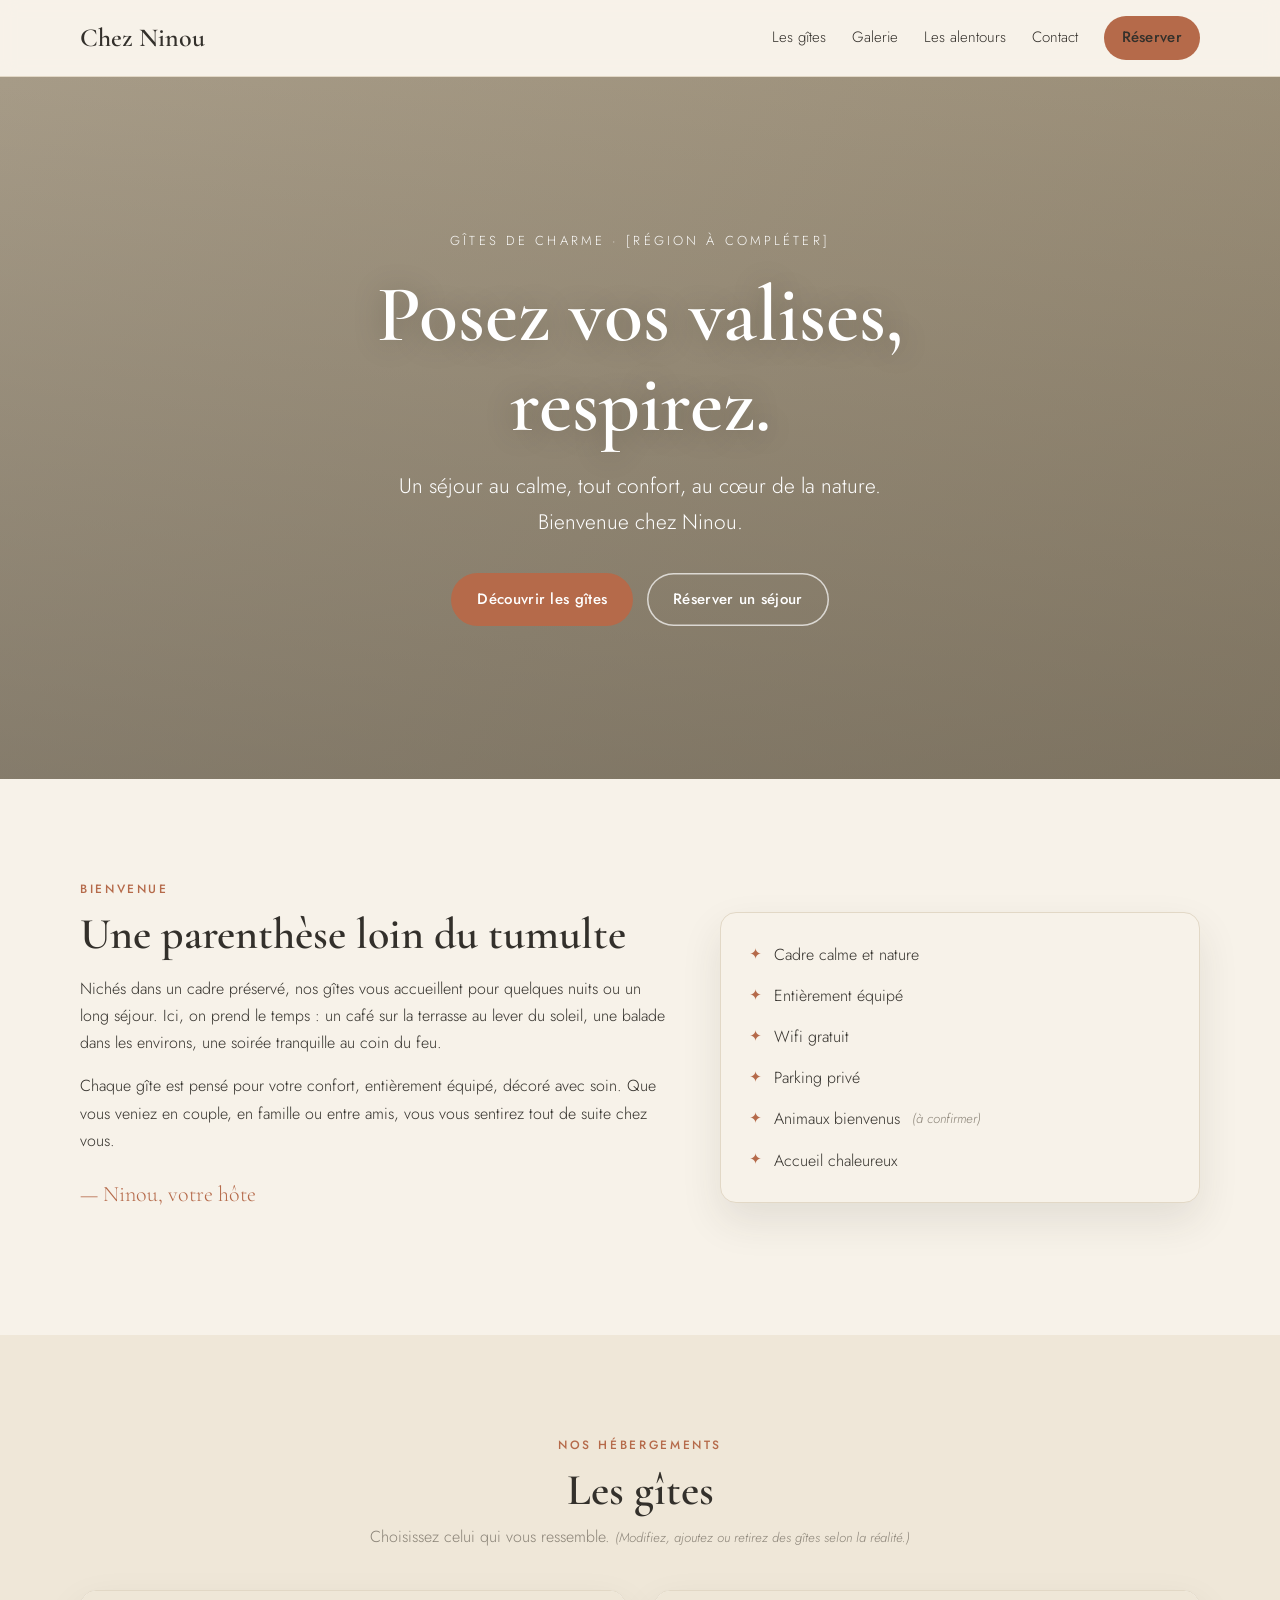
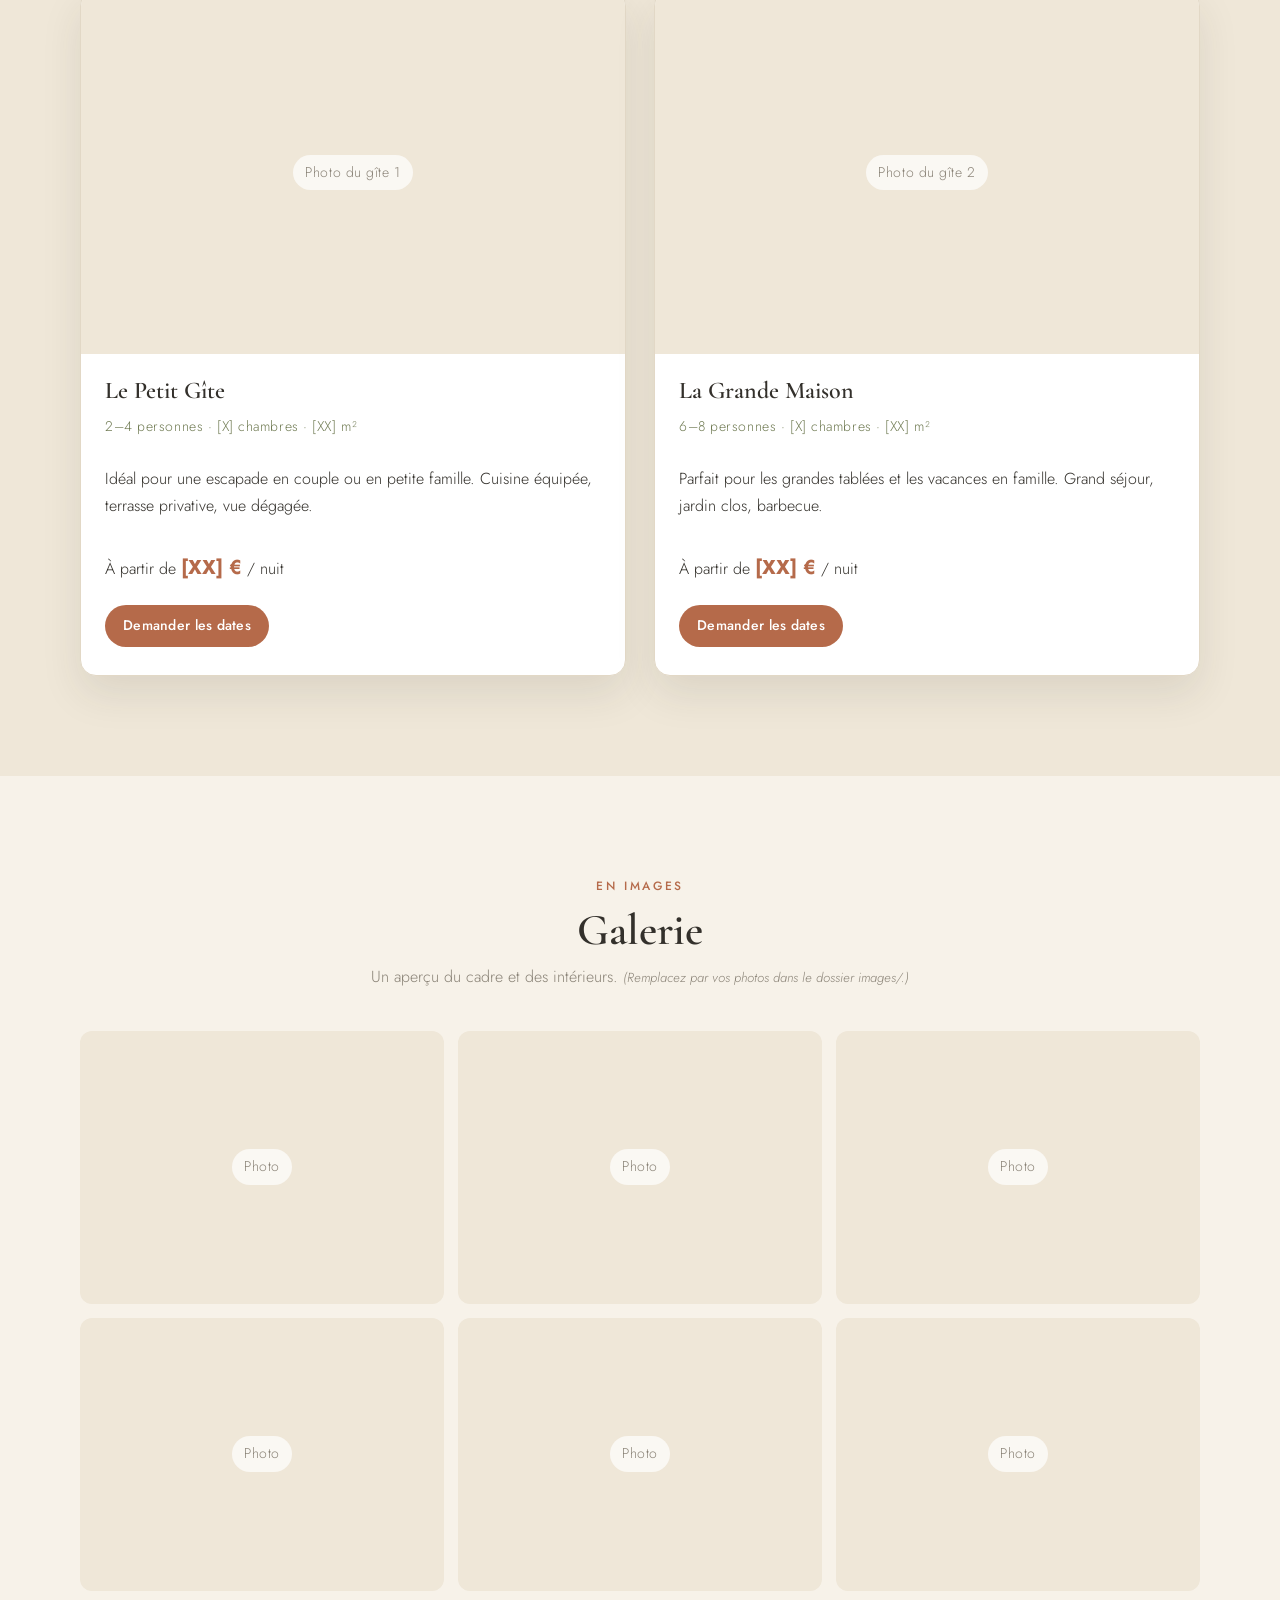
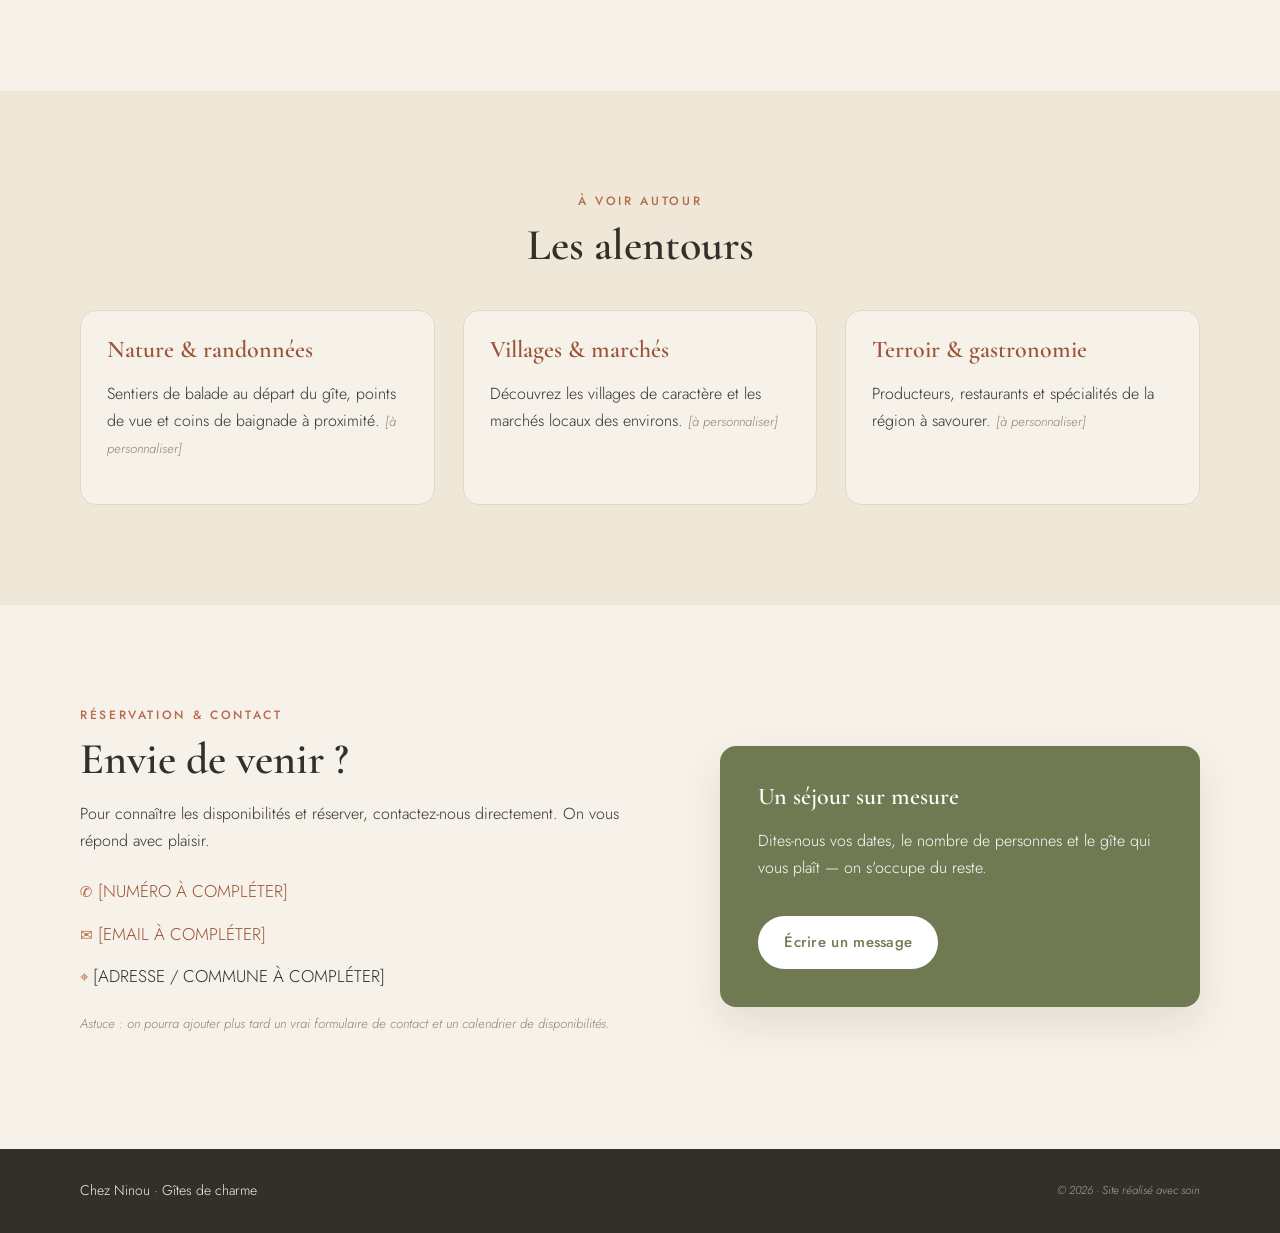
==== index.html @ 804cdf2d "Site de depart Chez Ninou (gites) : page vitrine + structure GitHub Pages Co-Authored-By: Claude Opu" ====
<!DOCTYPE html>
<html lang="fr">
<head>
  <meta charset="UTF-8">
  <meta name="viewport" content="width=device-width, initial-scale=1.0">
  <title>Chez Ninou · Gîtes de charme</title>
  <meta name="description" content="Chez Ninou · location de gîtes au cœur de la nature. Un séjour au calme, tout confort, pour se ressourcer.">
  <link rel="preconnect" href="https://fonts.googleapis.com">
  <link rel="preconnect" href="https://fonts.gstatic.com" crossorigin>
  <link href="https://fonts.googleapis.com/css2?family=Cormorant+Garamond:wght@500;600&family=Jost:wght@300;400;500&display=swap" rel="stylesheet">
  <link rel="stylesheet" href="styles.css">
</head>
<body>

  <header class="site-header" id="haut">
    <div class="wrap header-inner">
      <a class="logo" href="#haut">Chez&nbsp;Ninou</a>
      <nav class="nav">
        <a href="#gites">Les gîtes</a>
        <a href="#galerie">Galerie</a>
        <a href="#alentours">Les alentours</a>
        <a href="#contact">Contact</a>
        <a href="#contact" class="btn btn-mini">Réserver</a>
      </nav>
    </div>
  </header>

  <!-- HERO -->
  <section class="hero">
    <div class="hero-overlay"></div>
    <div class="wrap hero-content">
      <p class="kicker">Gîtes de charme · [RÉGION À COMPLÉTER]</p>
      <h1>Posez vos valises,<br>respirez.</h1>
      <p class="hero-sous">Un séjour au calme, tout confort, au cœur de la nature. Bienvenue chez Ninou.</p>
      <div class="hero-actions">
        <a href="#gites" class="btn">Découvrir les gîtes</a>
        <a href="#contact" class="btn btn-ghost">Réserver un séjour</a>
      </div>
    </div>
  </section>

  <!-- BIENVENUE -->
  <section class="section" id="bienvenue">
    <div class="wrap deux-cols">
      <div>
        <p class="etiq">Bienvenue</p>
        <h2>Une parenthèse loin du tumulte</h2>
        <p>Nichés dans un cadre préservé, nos gîtes vous accueillent pour quelques nuits ou un long séjour. Ici, on prend le temps : un café sur la terrasse au lever du soleil, une balade dans les environs, une soirée tranquille au coin du feu.</p>
        <p>Chaque gîte est pensé pour votre confort, entièrement équipé, décoré avec soin. Que vous veniez en couple, en famille ou entre amis, vous vous sentirez tout de suite chez vous.</p>
        <p class="signature">— Ninou, votre hôte</p>
      </div>
      <ul class="atouts">
        <li><span class="ico">✦</span> Cadre calme et nature</li>
        <li><span class="ico">✦</span> Entièrement équipé</li>
        <li><span class="ico">✦</span> Wifi gratuit</li>
        <li><span class="ico">✦</span> Parking privé</li>
        <li><span class="ico">✦</span> Animaux bienvenus <span class="mini-note">(à confirmer)</span></li>
        <li><span class="ico">✦</span> Accueil chaleureux</li>
      </ul>
    </div>
  </section>

  <!-- LES GÎTES -->
  <section class="section section-alt" id="gites">
    <div class="wrap">
      <p class="etiq center">Nos hébergements</p>
      <h2 class="center">Les gîtes</h2>
      <p class="intro center">Choisissez celui qui vous ressemble. <span class="mini-note">(Modifiez, ajoutez ou retirez des gîtes selon la réalité.)</span></p>

      <div class="cartes">
        <article class="carte-gite">
          <div class="carte-photo" style="background-image:url('images/gite-1.jpg')"><span class="photo-placeholder">Photo du gîte 1</span></div>
          <div class="carte-corps">
            <h3>Le Petit Gîte</h3>
            <p class="carte-meta">2–4 personnes · [X] chambres · [XX] m²</p>
            <p>Idéal pour une escapade en couple ou en petite famille. Cuisine équipée, terrasse privative, vue dégagée.</p>
            <p class="carte-prix">À partir de <strong>[XX] €</strong> / nuit</p>
            <a href="#contact" class="btn btn-mini">Demander les dates</a>
          </div>
        </article>

        <article class="carte-gite">
          <div class="carte-photo" style="background-image:url('images/gite-2.jpg')"><span class="photo-placeholder">Photo du gîte 2</span></div>
          <div class="carte-corps">
            <h3>La Grande Maison</h3>
            <p class="carte-meta">6–8 personnes · [X] chambres · [XX] m²</p>
            <p>Parfait pour les grandes tablées et les vacances en famille. Grand séjour, jardin clos, barbecue.</p>
            <p class="carte-prix">À partir de <strong>[XX] €</strong> / nuit</p>
            <a href="#contact" class="btn btn-mini">Demander les dates</a>
          </div>
        </article>
      </div>
    </div>
  </section>

  <!-- GALERIE -->
  <section class="section" id="galerie">
    <div class="wrap">
      <p class="etiq center">En images</p>
      <h2 class="center">Galerie</h2>
      <p class="intro center">Un aperçu du cadre et des intérieurs. <span class="mini-note">(Remplacez par vos photos dans le dossier images/.)</span></p>
      <div class="galerie">
        <div class="g-item" style="background-image:url('images/galerie-1.jpg')"><span class="photo-placeholder">Photo</span></div>
        <div class="g-item" style="background-image:url('images/galerie-2.jpg')"><span class="photo-placeholder">Photo</span></div>
        <div class="g-item" style="background-image:url('images/galerie-3.jpg')"><span class="photo-placeholder">Photo</span></div>
        <div class="g-item" style="background-image:url('images/galerie-4.jpg')"><span class="photo-placeholder">Photo</span></div>
        <div class="g-item" style="background-image:url('images/galerie-5.jpg')"><span class="photo-placeholder">Photo</span></div>
        <div class="g-item" style="background-image:url('images/galerie-6.jpg')"><span class="photo-placeholder">Photo</span></div>
      </div>
    </div>
  </section>

  <!-- ALENTOURS -->
  <section class="section section-alt" id="alentours">
    <div class="wrap">
      <p class="etiq center">À voir autour</p>
      <h2 class="center">Les alentours</h2>
      <div class="cartes trois">
        <div class="carte-info">
          <h3>Nature &amp; randonnées</h3>
          <p>Sentiers de balade au départ du gîte, points de vue et coins de baignade à proximité. <span class="mini-note">[à personnaliser]</span></p>
        </div>
        <div class="carte-info">
          <h3>Villages &amp; marchés</h3>
          <p>Découvrez les villages de caractère et les marchés locaux des environs. <span class="mini-note">[à personnaliser]</span></p>
        </div>
        <div class="carte-info">
          <h3>Terroir &amp; gastronomie</h3>
          <p>Producteurs, restaurants et spécialités de la région à savourer. <span class="mini-note">[à personnaliser]</span></p>
        </div>
      </div>
    </div>
  </section>

  <!-- CONTACT -->
  <section class="section" id="contact">
    <div class="wrap deux-cols">
      <div>
        <p class="etiq">Réservation &amp; contact</p>
        <h2>Envie de venir&nbsp;?</h2>
        <p>Pour connaître les disponibilités et réserver, contactez-nous directement. On vous répond avec plaisir.</p>
        <ul class="contact-liste">
          <li><span class="ico">✆</span> <a href="tel:+33000000000">[NUMÉRO À COMPLÉTER]</a></li>
          <li><span class="ico">✉</span> <a href="mailto:contact@chezninou.fr">[EMAIL À COMPLÉTER]</a></li>
          <li><span class="ico">⌖</span> [ADRESSE / COMMUNE À COMPLÉTER]</li>
        </ul>
        <p class="mini-note">Astuce : on pourra ajouter plus tard un vrai formulaire de contact et un calendrier de disponibilités.</p>
      </div>
      <div class="carte-resa">
        <h3>Un séjour sur mesure</h3>
        <p>Dites-nous vos dates, le nombre de personnes et le gîte qui vous plaît — on s'occupe du reste.</p>
        <a href="mailto:contact@chezninou.fr?subject=Demande%20de%20r%C3%A9servation%20Chez%20Ninou" class="btn">Écrire un message</a>
      </div>
    </div>
  </section>

  <footer class="site-footer">
    <div class="wrap footer-inner">
      <span>Chez Ninou · Gîtes de charme</span>
      <span class="mini-note">© <span id="annee"></span> · Site réalisé avec soin</span>
    </div>
  </footer>

  <script>document.getElementById('annee').textContent = new Date().getFullYear();</script>
</body>
</html>
---- styles.css ----
/* Chez Ninou · gîtes de charme — feuille de style unique.
   Palette naturelle et chaleureuse. Modifiable facilement via les variables. */

:root {
  --creme: #f7f2e9;
  --creme-2: #efe7d8;
  --encre: #33302b;
  --faded: #8a8377;
  --terre: #b56a4a;      /* terracotta, couleur d'accent */
  --terre-fonce: #9a5539;
  --olive: #6f7a52;
  --ligne: #e2d8c6;
  --ombre: 0 18px 40px rgba(51, 48, 43, 0.10);
  --rayon: 16px;
}

* { box-sizing: border-box; }

html { scroll-behavior: smooth; }

body {
  margin: 0;
  font-family: 'Jost', system-ui, sans-serif;
  font-weight: 300;
  color: var(--encre);
  background: var(--creme);
  line-height: 1.7;
  -webkit-font-smoothing: antialiased;
}

.wrap { width: min(1120px, 92vw); margin: 0 auto; }

h1, h2, h3 { font-family: 'Cormorant Garamond', Georgia, serif; font-weight: 600; line-height: 1.12; margin: 0; }
h2 { font-size: clamp(28px, 4.4vw, 44px); }
h3 { font-size: 24px; }

a { color: inherit; }

.etiq {
  text-transform: uppercase; letter-spacing: 0.22em; font-size: 12px;
  color: var(--terre); font-weight: 500; margin: 0 0 10px;
}
.etiq.center, .center { text-align: center; }
.intro { color: var(--faded); max-width: 620px; margin: 8px auto 0; }
.mini-note { color: var(--faded); font-size: 0.82em; font-style: italic; }

/* Boutons */
.btn {
  display: inline-block; background: var(--terre); color: #fff; text-decoration: none;
  padding: 14px 26px; border-radius: 999px; font-weight: 500; font-size: 15px;
  letter-spacing: 0.02em; transition: transform .15s ease, background .15s ease;
}
.btn:hover { background: var(--terre-fonce); transform: translateY(-2px); }
.btn-ghost { background: transparent; color: #fff; box-shadow: inset 0 0 0 1.5px rgba(255,255,255,.7); }
.btn-ghost:hover { background: rgba(255,255,255,.14); }
.btn-mini { padding: 9px 18px; font-size: 14px; }

/* Header */
.site-header {
  position: sticky; top: 0; z-index: 20;
  background: rgba(247, 242, 233, 0.88); backdrop-filter: blur(8px);
  border-bottom: 1px solid var(--ligne);
}
.header-inner { display: flex; align-items: center; justify-content: space-between; padding: 16px 0; }
.logo { font-family: 'Cormorant Garamond', serif; font-weight: 600; font-size: 26px; text-decoration: none; color: var(--encre); }
.nav { display: flex; align-items: center; gap: 26px; }
.nav a { text-decoration: none; font-size: 15px; color: var(--encre); }
.nav a:not(.btn):hover { color: var(--terre); }

/* Hero */
.hero {
  position: relative; min-height: 78vh; display: flex; align-items: center;
  background: linear-gradient(120deg, #cdbfa6, #b9a98c), url('images/hero.jpg') center/cover no-repeat;
  color: #fff; text-align: center; padding: 80px 0;
}
.hero-overlay { position: absolute; inset: 0; background: linear-gradient(180deg, rgba(51,48,43,.25), rgba(51,48,43,.45)); }
.hero-content { position: relative; }
.hero .kicker { text-transform: uppercase; letter-spacing: 0.24em; font-size: 13px; margin: 0 0 18px; opacity: .95; }
.hero h1 { font-size: clamp(40px, 7.5vw, 80px); text-shadow: 0 2px 30px rgba(0,0,0,.25); }
.hero-sous { font-size: clamp(17px, 2.4vw, 21px); max-width: 560px; margin: 20px auto 32px; font-weight: 300; }
.hero-actions { display: flex; gap: 14px; justify-content: center; flex-wrap: wrap; }

/* Sections */
.section { padding: clamp(56px, 9vw, 100px) 0; }
.section-alt { background: var(--creme-2); }
.deux-cols { display: grid; grid-template-columns: 1.1fr .9fr; gap: 54px; align-items: center; }
.signature { font-family: 'Cormorant Garamond', serif; font-size: 22px; color: var(--terre); margin-top: 22px; }

.atouts { list-style: none; margin: 0; padding: 28px; background: var(--creme); border: 1px solid var(--ligne); border-radius: var(--rayon); display: grid; gap: 14px; box-shadow: var(--ombre); }
.section-alt .atouts { background: #fff; }
.atouts li { display: flex; align-items: center; gap: 12px; font-size: 16px; }
.ico { color: var(--terre); font-size: 15px; }

/* Cartes gîtes */
.cartes { display: grid; grid-template-columns: repeat(auto-fit, minmax(300px, 1fr)); gap: 28px; margin-top: 40px; }
.cartes.trois { grid-template-columns: repeat(auto-fit, minmax(260px, 1fr)); }
.carte-gite { background: #fff; border-radius: var(--rayon); overflow: hidden; box-shadow: var(--ombre); border: 1px solid var(--ligne); display: flex; flex-direction: column; }
.carte-photo { aspect-ratio: 3/2; background-color: var(--creme-2); background-size: cover; background-position: center; display: flex; align-items: center; justify-content: center; }
.photo-placeholder { color: var(--faded); font-size: 14px; letter-spacing: .04em; background: rgba(255,255,255,.7); padding: 6px 12px; border-radius: 999px; }
.carte-corps { padding: 24px 24px 28px; display: flex; flex-direction: column; gap: 10px; }
.carte-meta { color: var(--olive); font-size: 14px; letter-spacing: .04em; margin: 0; }
.carte-prix { margin: 6px 0 4px; }
.carte-prix strong { color: var(--terre); font-size: 20px; }
.carte-gite .btn-mini { align-self: flex-start; margin-top: 6px; }

.carte-info { background: #fff; border: 1px solid var(--ligne); border-radius: var(--rayon); padding: 26px; }
.section-alt .carte-info { background: var(--creme); }
.carte-info h3 { color: var(--terre-fonce); margin-bottom: 8px; }

/* Galerie */
.galerie { display: grid; grid-template-columns: repeat(3, 1fr); gap: 14px; margin-top: 40px; }
.g-item { aspect-ratio: 4/3; border-radius: 12px; background-color: var(--creme-2); background-size: cover; background-position: center; display: flex; align-items: center; justify-content: center; }

/* Contact */
.contact-liste { list-style: none; padding: 0; margin: 22px 0; display: grid; gap: 14px; font-size: 17px; }
.contact-liste a { color: var(--terre-fonce); text-decoration: none; }
.contact-liste a:hover { text-decoration: underline; }
.carte-resa { background: var(--olive); color: #fff; border-radius: var(--rayon); padding: 38px; box-shadow: var(--ombre); }
.carte-resa h3 { margin-bottom: 12px; }
.carte-resa .btn { margin-top: 18px; background: #fff; color: var(--olive); }
.carte-resa .btn:hover { background: var(--creme); }

/* Footer */
.site-footer { background: var(--encre); color: var(--creme); padding: 30px 0; }
.footer-inner { display: flex; justify-content: space-between; align-items: center; gap: 12px; flex-wrap: wrap; font-size: 14px; }
.footer-inner .mini-note { color: rgba(247, 242, 233, 0.6); }

/* Mobile */
@media (max-width: 780px) {
  .nav { gap: 14px; }
  .nav a:not(.btn) { display: none; }
  .deux-cols { grid-template-columns: 1fr; gap: 32px; }
  .galerie { grid-template-columns: repeat(2, 1fr); }
}
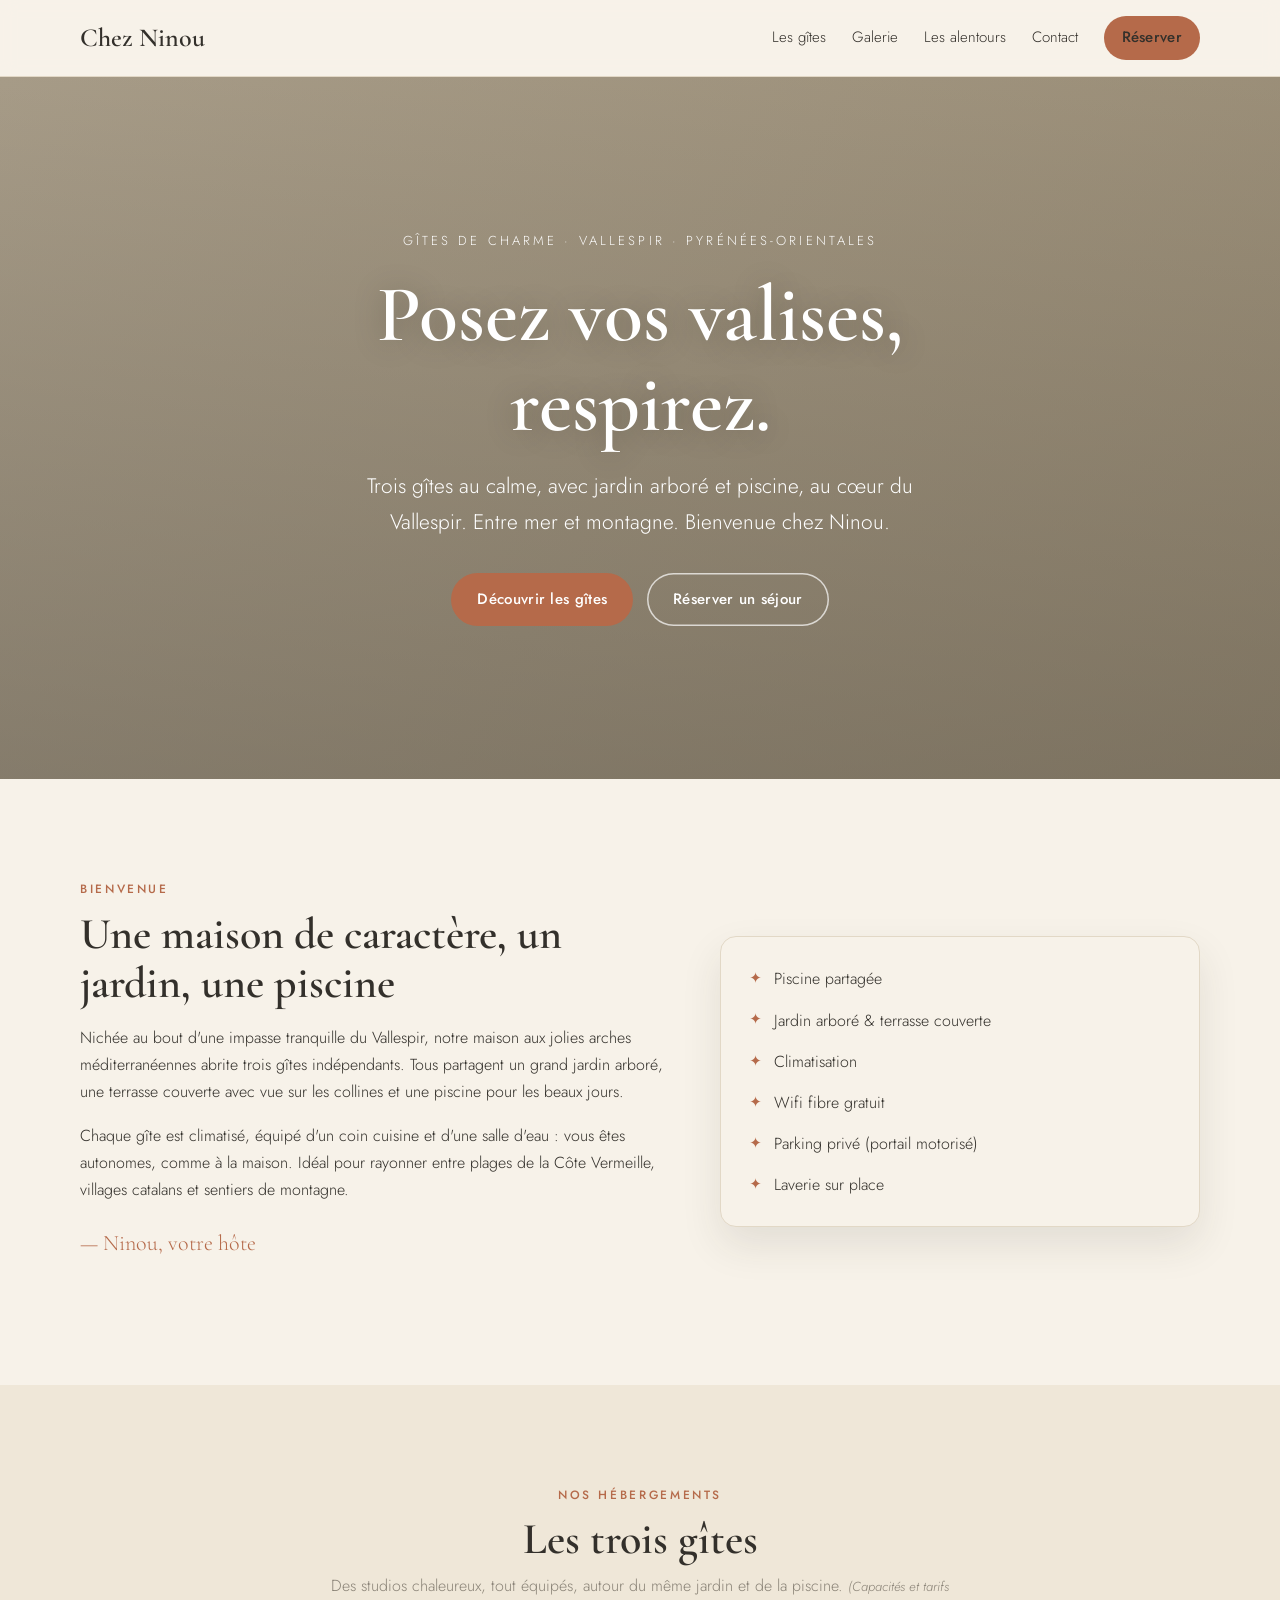
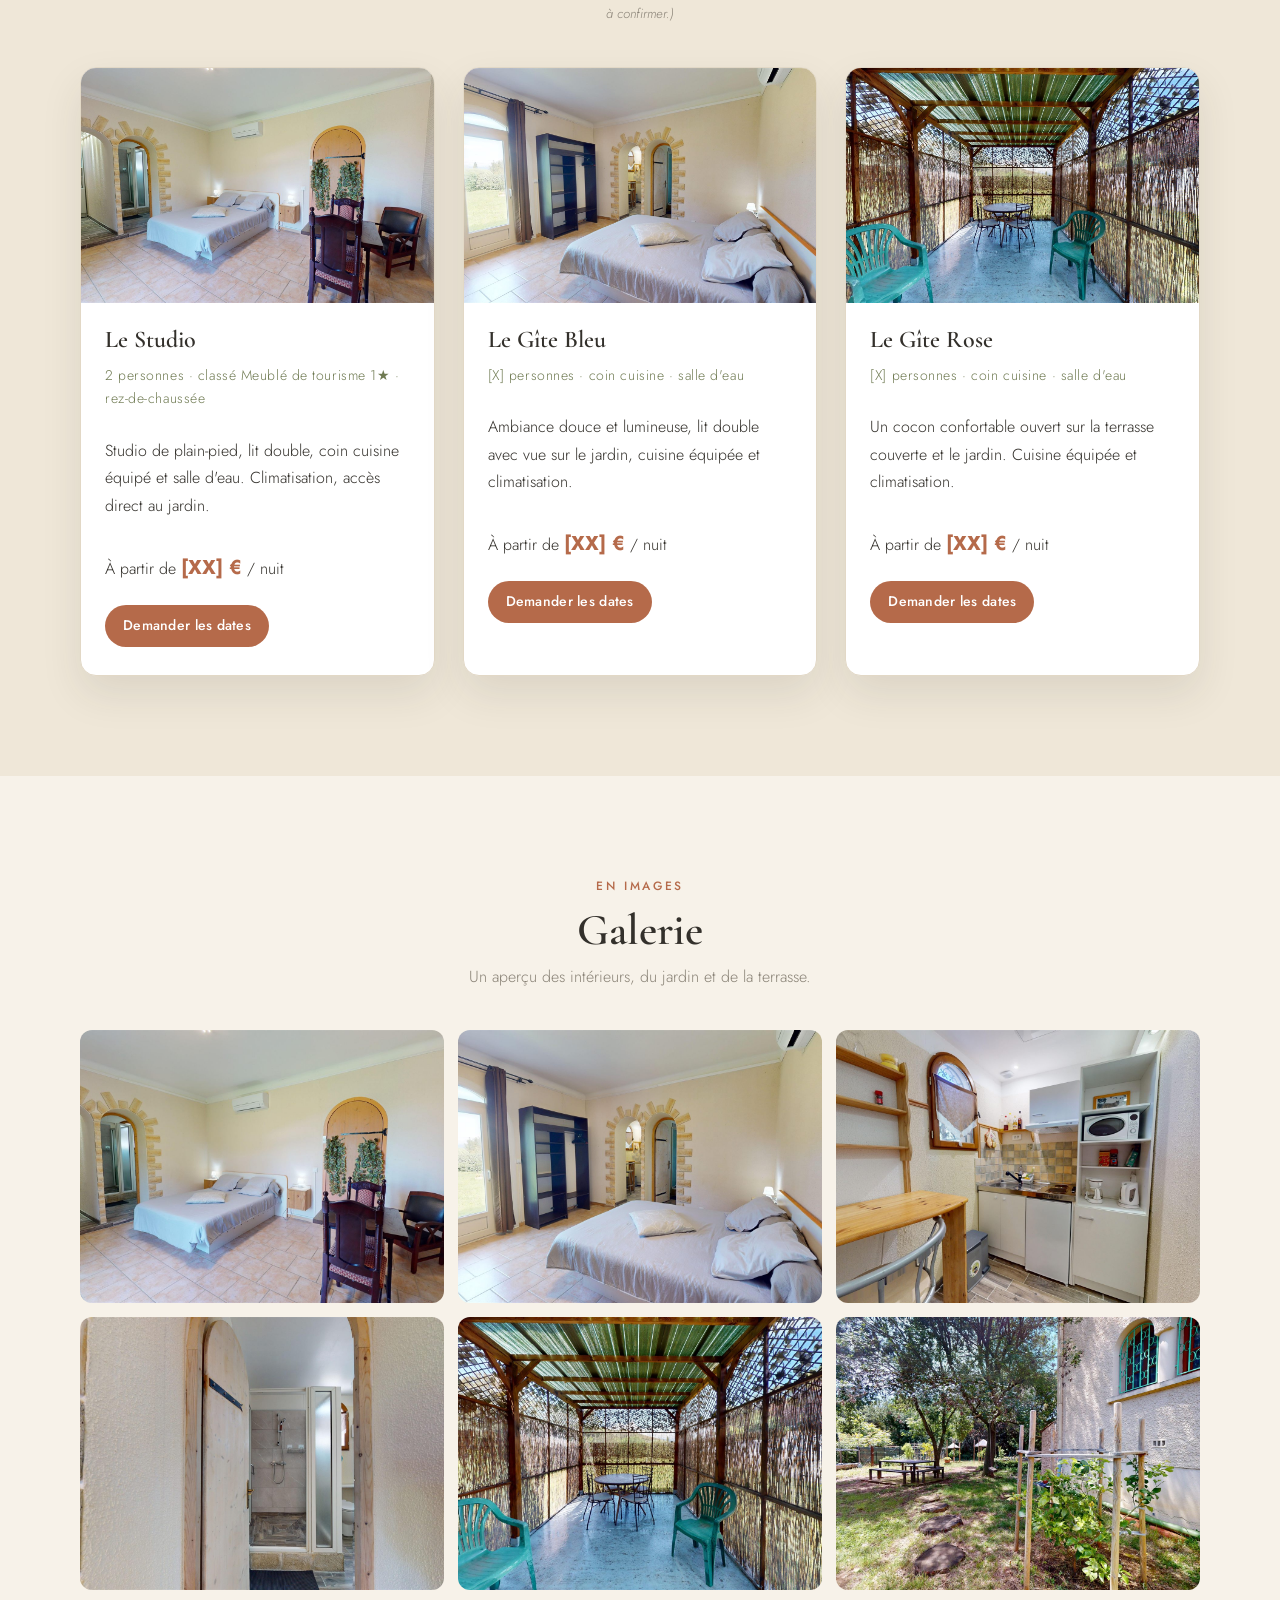
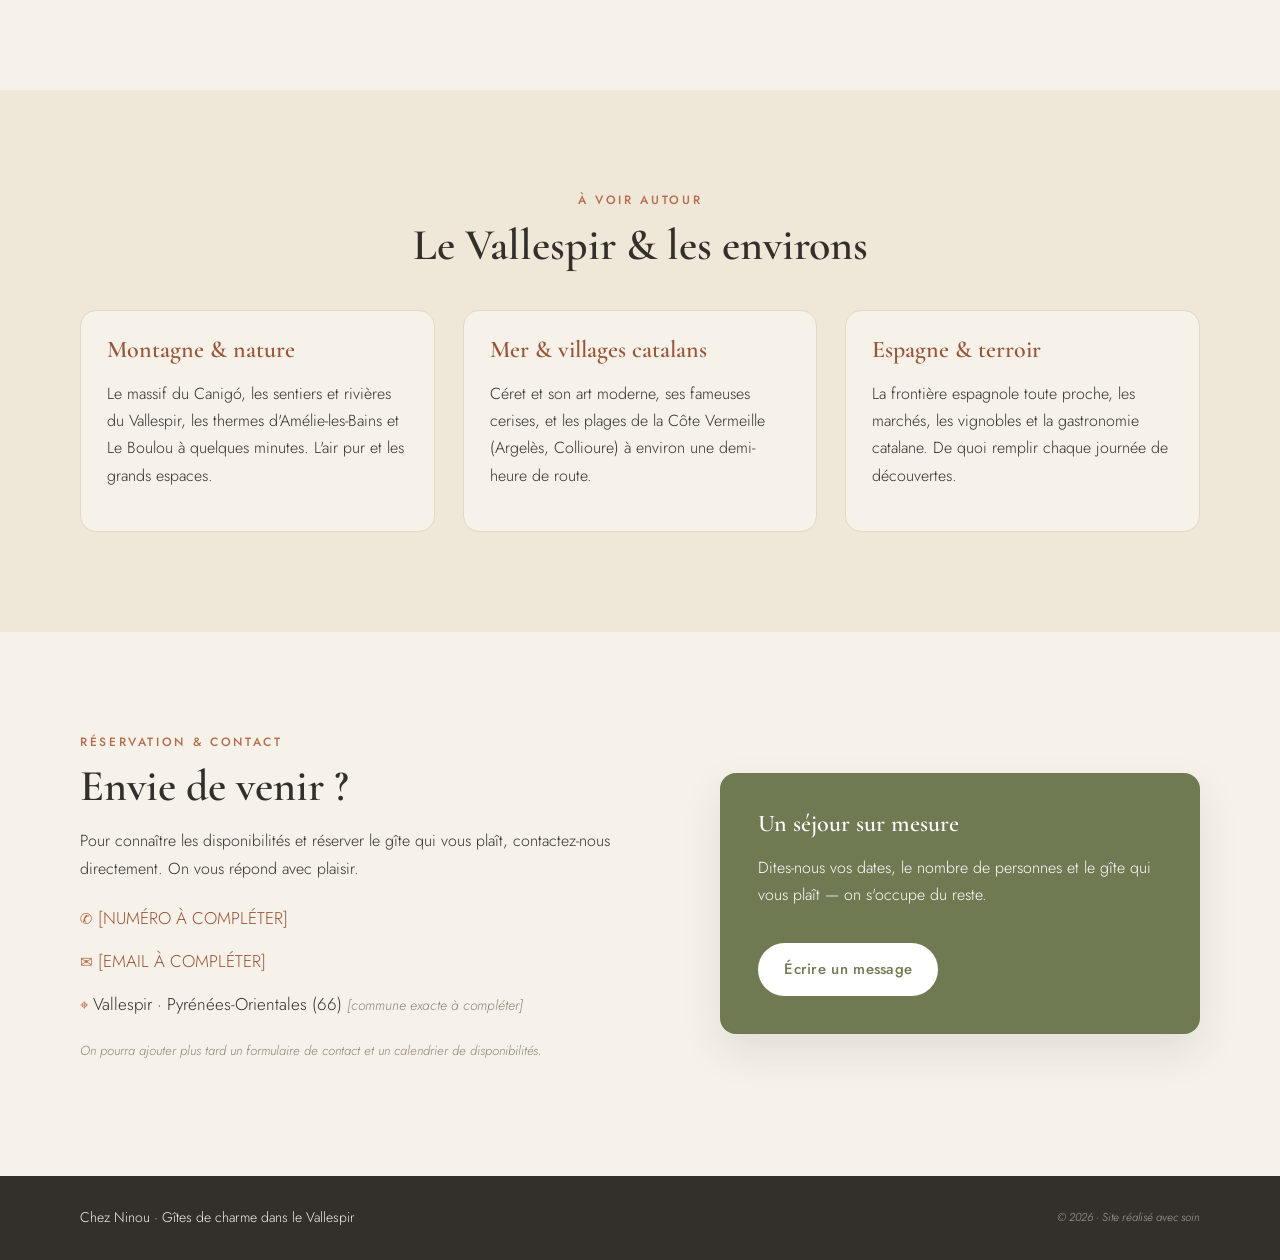
==== commit 6ccd66df: "Contenu reel Chez Ninou : Vallespir, 3 gites, piscine/jardin, vraies photos Co-Authored-By: Claude O" ====
--- a/index.html
+++ b/index.html
@@ -3,8 +3,8 @@
 <head>
   <meta charset="UTF-8">
   <meta name="viewport" content="width=device-width, initial-scale=1.0">
-  <title>Chez Ninou · Gîtes de charme</title>
-  <meta name="description" content="Chez Ninou · location de gîtes au cœur de la nature. Un séjour au calme, tout confort, pour se ressourcer.">
+  <title>Chez Ninou · Gîtes de charme dans le Vallespir</title>
+  <meta name="description" content="Chez Ninou · trois gîtes de charme au cœur du Vallespir (Pyrénées-Orientales), avec jardin arboré et piscine. Entre mer et montagne, un séjour au calme.">
   <link rel="preconnect" href="https://fonts.googleapis.com">
   <link rel="preconnect" href="https://fonts.gstatic.com" crossorigin>
   <link href="https://fonts.googleapis.com/css2?family=Cormorant+Garamond:wght@500;600&family=Jost:wght@300;400;500&display=swap" rel="stylesheet">
@@ -29,9 +29,9 @@
   <section class="hero">
     <div class="hero-overlay"></div>
     <div class="wrap hero-content">
-      <p class="kicker">Gîtes de charme · [RÉGION À COMPLÉTER]</p>
+      <p class="kicker">Gîtes de charme · Vallespir · Pyrénées-Orientales</p>
       <h1>Posez vos valises,<br>respirez.</h1>
-      <p class="hero-sous">Un séjour au calme, tout confort, au cœur de la nature. Bienvenue chez Ninou.</p>
+      <p class="hero-sous">Trois gîtes au calme, avec jardin arboré et piscine, au cœur du Vallespir. Entre mer et montagne. Bienvenue chez Ninou.</p>
       <div class="hero-actions">
         <a href="#gites" class="btn">Découvrir les gîtes</a>
         <a href="#contact" class="btn btn-ghost">Réserver un séjour</a>
@@ -44,18 +44,18 @@
     <div class="wrap deux-cols">
       <div>
         <p class="etiq">Bienvenue</p>
-        <h2>Une parenthèse loin du tumulte</h2>
-        <p>Nichés dans un cadre préservé, nos gîtes vous accueillent pour quelques nuits ou un long séjour. Ici, on prend le temps : un café sur la terrasse au lever du soleil, une balade dans les environs, une soirée tranquille au coin du feu.</p>
-        <p>Chaque gîte est pensé pour votre confort, entièrement équipé, décoré avec soin. Que vous veniez en couple, en famille ou entre amis, vous vous sentirez tout de suite chez vous.</p>
+        <h2>Une maison de caractère, un jardin, une piscine</h2>
+        <p>Nichée au bout d'une impasse tranquille du Vallespir, notre maison aux jolies arches méditerranéennes abrite trois gîtes indépendants. Tous partagent un grand jardin arboré, une terrasse couverte avec vue sur les collines et une piscine pour les beaux jours.</p>
+        <p>Chaque gîte est climatisé, équipé d'un coin cuisine et d'une salle d'eau : vous êtes autonomes, comme à la maison. Idéal pour rayonner entre plages de la Côte Vermeille, villages catalans et sentiers de montagne.</p>
         <p class="signature">— Ninou, votre hôte</p>
       </div>
       <ul class="atouts">
-        <li><span class="ico">✦</span> Cadre calme et nature</li>
-        <li><span class="ico">✦</span> Entièrement équipé</li>
-        <li><span class="ico">✦</span> Wifi gratuit</li>
-        <li><span class="ico">✦</span> Parking privé</li>
-        <li><span class="ico">✦</span> Animaux bienvenus <span class="mini-note">(à confirmer)</span></li>
-        <li><span class="ico">✦</span> Accueil chaleureux</li>
+        <li><span class="ico">✦</span> Piscine partagée</li>
+        <li><span class="ico">✦</span> Jardin arboré &amp; terrasse couverte</li>
+        <li><span class="ico">✦</span> Climatisation</li>
+        <li><span class="ico">✦</span> Wifi fibre gratuit</li>
+        <li><span class="ico">✦</span> Parking privé (portail motorisé)</li>
+        <li><span class="ico">✦</span> Laverie sur place</li>
       </ul>
     </div>
   </section>
@@ -64,27 +64,38 @@
   <section class="section section-alt" id="gites">
     <div class="wrap">
       <p class="etiq center">Nos hébergements</p>
-      <h2 class="center">Les gîtes</h2>
-      <p class="intro center">Choisissez celui qui vous ressemble. <span class="mini-note">(Modifiez, ajoutez ou retirez des gîtes selon la réalité.)</span></p>
+      <h2 class="center">Les trois gîtes</h2>
+      <p class="intro center">Des studios chaleureux, tout équipés, autour du même jardin et de la piscine. <span class="mini-note">(Capacités et tarifs à confirmer.)</span></p>
 
       <div class="cartes">
         <article class="carte-gite">
-          <div class="carte-photo" style="background-image:url('images/gite-1.jpg')"><span class="photo-placeholder">Photo du gîte 1</span></div>
+          <div class="carte-photo" style="background-image:url('images/studio.jpg')"></div>
           <div class="carte-corps">
-            <h3>Le Petit Gîte</h3>
-            <p class="carte-meta">2–4 personnes · [X] chambres · [XX] m²</p>
-            <p>Idéal pour une escapade en couple ou en petite famille. Cuisine équipée, terrasse privative, vue dégagée.</p>
+            <h3>Le Studio</h3>
+            <p class="carte-meta">2 personnes · classé Meublé de tourisme 1★ · rez-de-chaussée</p>
+            <p>Studio de plain-pied, lit double, coin cuisine équipé et salle d'eau. Climatisation, accès direct au jardin.</p>
             <p class="carte-prix">À partir de <strong>[XX] €</strong> / nuit</p>
             <a href="#contact" class="btn btn-mini">Demander les dates</a>
           </div>
         </article>
 
         <article class="carte-gite">
-          <div class="carte-photo" style="background-image:url('images/gite-2.jpg')"><span class="photo-placeholder">Photo du gîte 2</span></div>
+          <div class="carte-photo" style="background-image:url('images/chambre.jpg')"></div>
           <div class="carte-corps">
-            <h3>La Grande Maison</h3>
-            <p class="carte-meta">6–8 personnes · [X] chambres · [XX] m²</p>
-            <p>Parfait pour les grandes tablées et les vacances en famille. Grand séjour, jardin clos, barbecue.</p>
+            <h3>Le Gîte Bleu</h3>
+            <p class="carte-meta">[X] personnes · coin cuisine · salle d'eau</p>
+            <p>Ambiance douce et lumineuse, lit double avec vue sur le jardin, cuisine équipée et climatisation.</p>
+            <p class="carte-prix">À partir de <strong>[XX] €</strong> / nuit</p>
+            <a href="#contact" class="btn btn-mini">Demander les dates</a>
+          </div>
+        </article>
+
+        <article class="carte-gite">
+          <div class="carte-photo" style="background-image:url('images/terrasse.jpg')"></div>
+          <div class="carte-corps">
+            <h3>Le Gîte Rose</h3>
+            <p class="carte-meta">[X] personnes · coin cuisine · salle d'eau</p>
+            <p>Un cocon confortable ouvert sur la terrasse couverte et le jardin. Cuisine équipée et climatisation.</p>
             <p class="carte-prix">À partir de <strong>[XX] €</strong> / nuit</p>
             <a href="#contact" class="btn btn-mini">Demander les dates</a>
           </div>
@@ -98,14 +109,14 @@
     <div class="wrap">
       <p class="etiq center">En images</p>
       <h2 class="center">Galerie</h2>
-      <p class="intro center">Un aperçu du cadre et des intérieurs. <span class="mini-note">(Remplacez par vos photos dans le dossier images/.)</span></p>
+      <p class="intro center">Un aperçu des intérieurs, du jardin et de la terrasse.</p>
       <div class="galerie">
-        <div class="g-item" style="background-image:url('images/galerie-1.jpg')"><span class="photo-placeholder">Photo</span></div>
-        <div class="g-item" style="background-image:url('images/galerie-2.jpg')"><span class="photo-placeholder">Photo</span></div>
-        <div class="g-item" style="background-image:url('images/galerie-3.jpg')"><span class="photo-placeholder">Photo</span></div>
-        <div class="g-item" style="background-image:url('images/galerie-4.jpg')"><span class="photo-placeholder">Photo</span></div>
-        <div class="g-item" style="background-image:url('images/galerie-5.jpg')"><span class="photo-placeholder">Photo</span></div>
-        <div class="g-item" style="background-image:url('images/galerie-6.jpg')"><span class="photo-placeholder">Photo</span></div>
+        <div class="g-item" style="background-image:url('images/studio.jpg')"></div>
+        <div class="g-item" style="background-image:url('images/chambre.jpg')"></div>
+        <div class="g-item" style="background-image:url('images/cuisine.jpg')"></div>
+        <div class="g-item" style="background-image:url('images/salle-eau.jpg')"></div>
+        <div class="g-item" style="background-image:url('images/terrasse.jpg')"></div>
+        <div class="g-item" style="background-image:url('images/hero.jpg')"></div>
       </div>
     </div>
   </section>
@@ -114,19 +125,19 @@
   <section class="section section-alt" id="alentours">
     <div class="wrap">
       <p class="etiq center">À voir autour</p>
-      <h2 class="center">Les alentours</h2>
+      <h2 class="center">Le Vallespir &amp; les environs</h2>
       <div class="cartes trois">
         <div class="carte-info">
-          <h3>Nature &amp; randonnées</h3>
-          <p>Sentiers de balade au départ du gîte, points de vue et coins de baignade à proximité. <span class="mini-note">[à personnaliser]</span></p>
+          <h3>Montagne &amp; nature</h3>
+          <p>Le massif du Canigó, les sentiers et rivières du Vallespir, les thermes d'Amélie-les-Bains et Le Boulou à quelques minutes. L'air pur et les grands espaces.</p>
         </div>
         <div class="carte-info">
-          <h3>Villages &amp; marchés</h3>
-          <p>Découvrez les villages de caractère et les marchés locaux des environs. <span class="mini-note">[à personnaliser]</span></p>
+          <h3>Mer &amp; villages catalans</h3>
+          <p>Céret et son art moderne, ses fameuses cerises, et les plages de la Côte Vermeille (Argelès, Collioure) à environ une demi-heure de route.</p>
         </div>
         <div class="carte-info">
-          <h3>Terroir &amp; gastronomie</h3>
-          <p>Producteurs, restaurants et spécialités de la région à savourer. <span class="mini-note">[à personnaliser]</span></p>
+          <h3>Espagne &amp; terroir</h3>
+          <p>La frontière espagnole toute proche, les marchés, les vignobles et la gastronomie catalane. De quoi remplir chaque journée de découvertes.</p>
         </div>
       </div>
     </div>
@@ -138,13 +149,13 @@
       <div>
         <p class="etiq">Réservation &amp; contact</p>
         <h2>Envie de venir&nbsp;?</h2>
-        <p>Pour connaître les disponibilités et réserver, contactez-nous directement. On vous répond avec plaisir.</p>
+        <p>Pour connaître les disponibilités et réserver le gîte qui vous plaît, contactez-nous directement. On vous répond avec plaisir.</p>
         <ul class="contact-liste">
           <li><span class="ico">✆</span> <a href="tel:+33000000000">[NUMÉRO À COMPLÉTER]</a></li>
           <li><span class="ico">✉</span> <a href="mailto:contact@chezninou.fr">[EMAIL À COMPLÉTER]</a></li>
-          <li><span class="ico">⌖</span> [ADRESSE / COMMUNE À COMPLÉTER]</li>
+          <li><span class="ico">⌖</span> Vallespir · Pyrénées-Orientales (66) <span class="mini-note">[commune exacte à compléter]</span></li>
         </ul>
-        <p class="mini-note">Astuce : on pourra ajouter plus tard un vrai formulaire de contact et un calendrier de disponibilités.</p>
+        <p class="mini-note">On pourra ajouter plus tard un formulaire de contact et un calendrier de disponibilités.</p>
       </div>
       <div class="carte-resa">
         <h3>Un séjour sur mesure</h3>
@@ -156,7 +167,7 @@
 
   <footer class="site-footer">
     <div class="wrap footer-inner">
-      <span>Chez Ninou · Gîtes de charme</span>
+      <span>Chez Ninou · Gîtes de charme dans le Vallespir</span>
       <span class="mini-note">© <span id="annee"></span> · Site réalisé avec soin</span>
     </div>
   </footer>
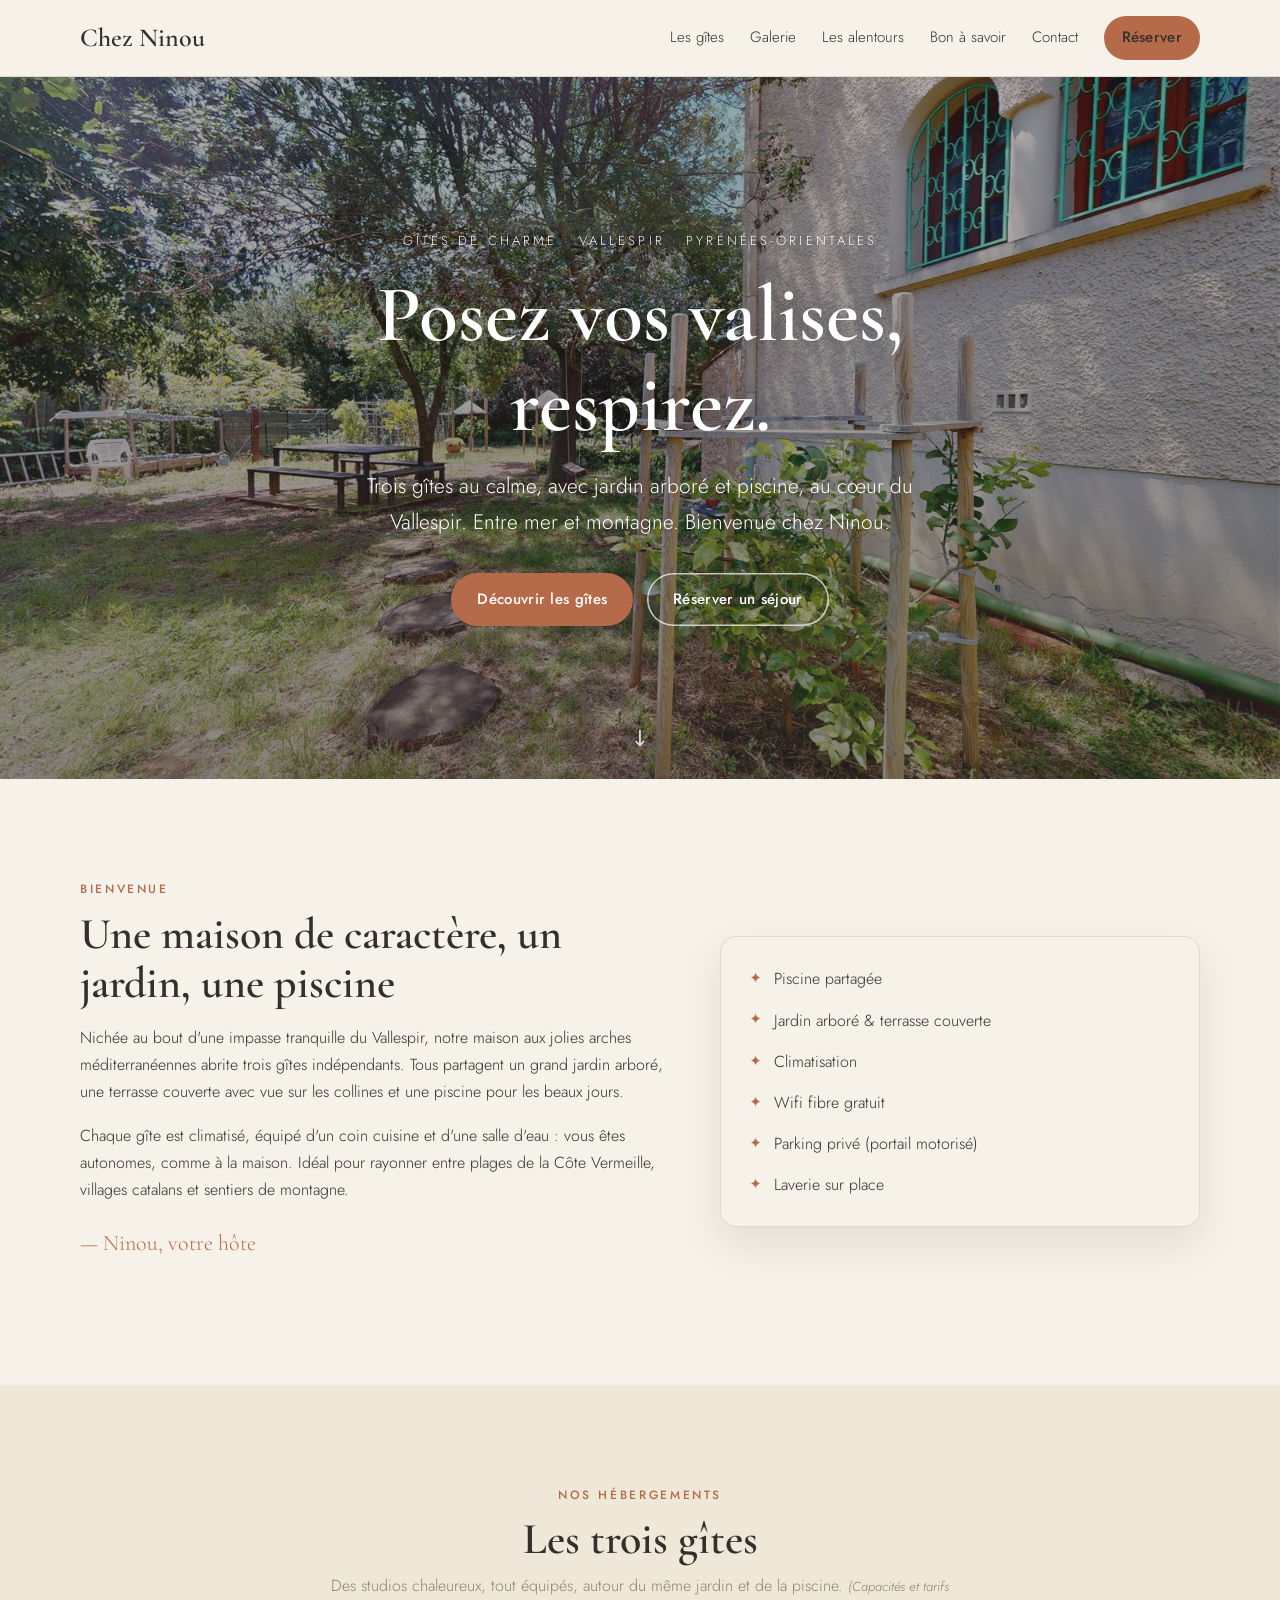
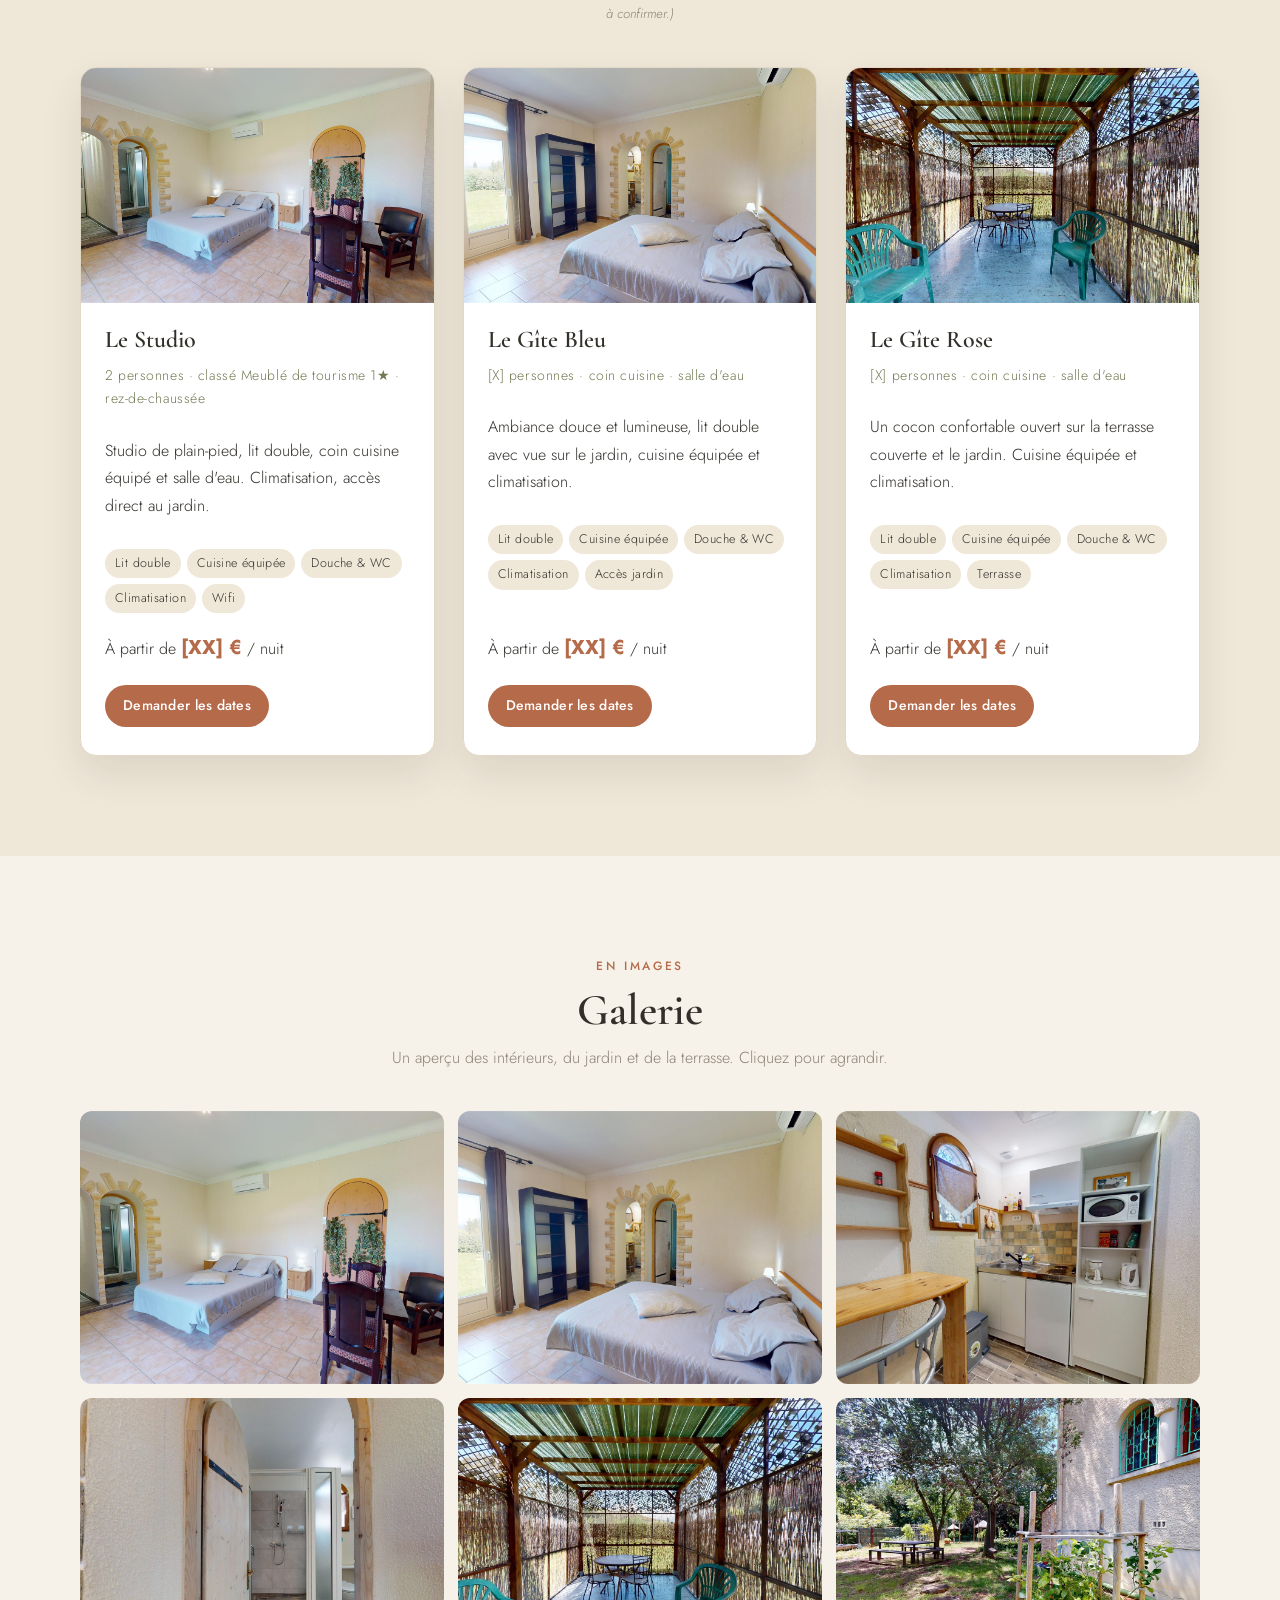
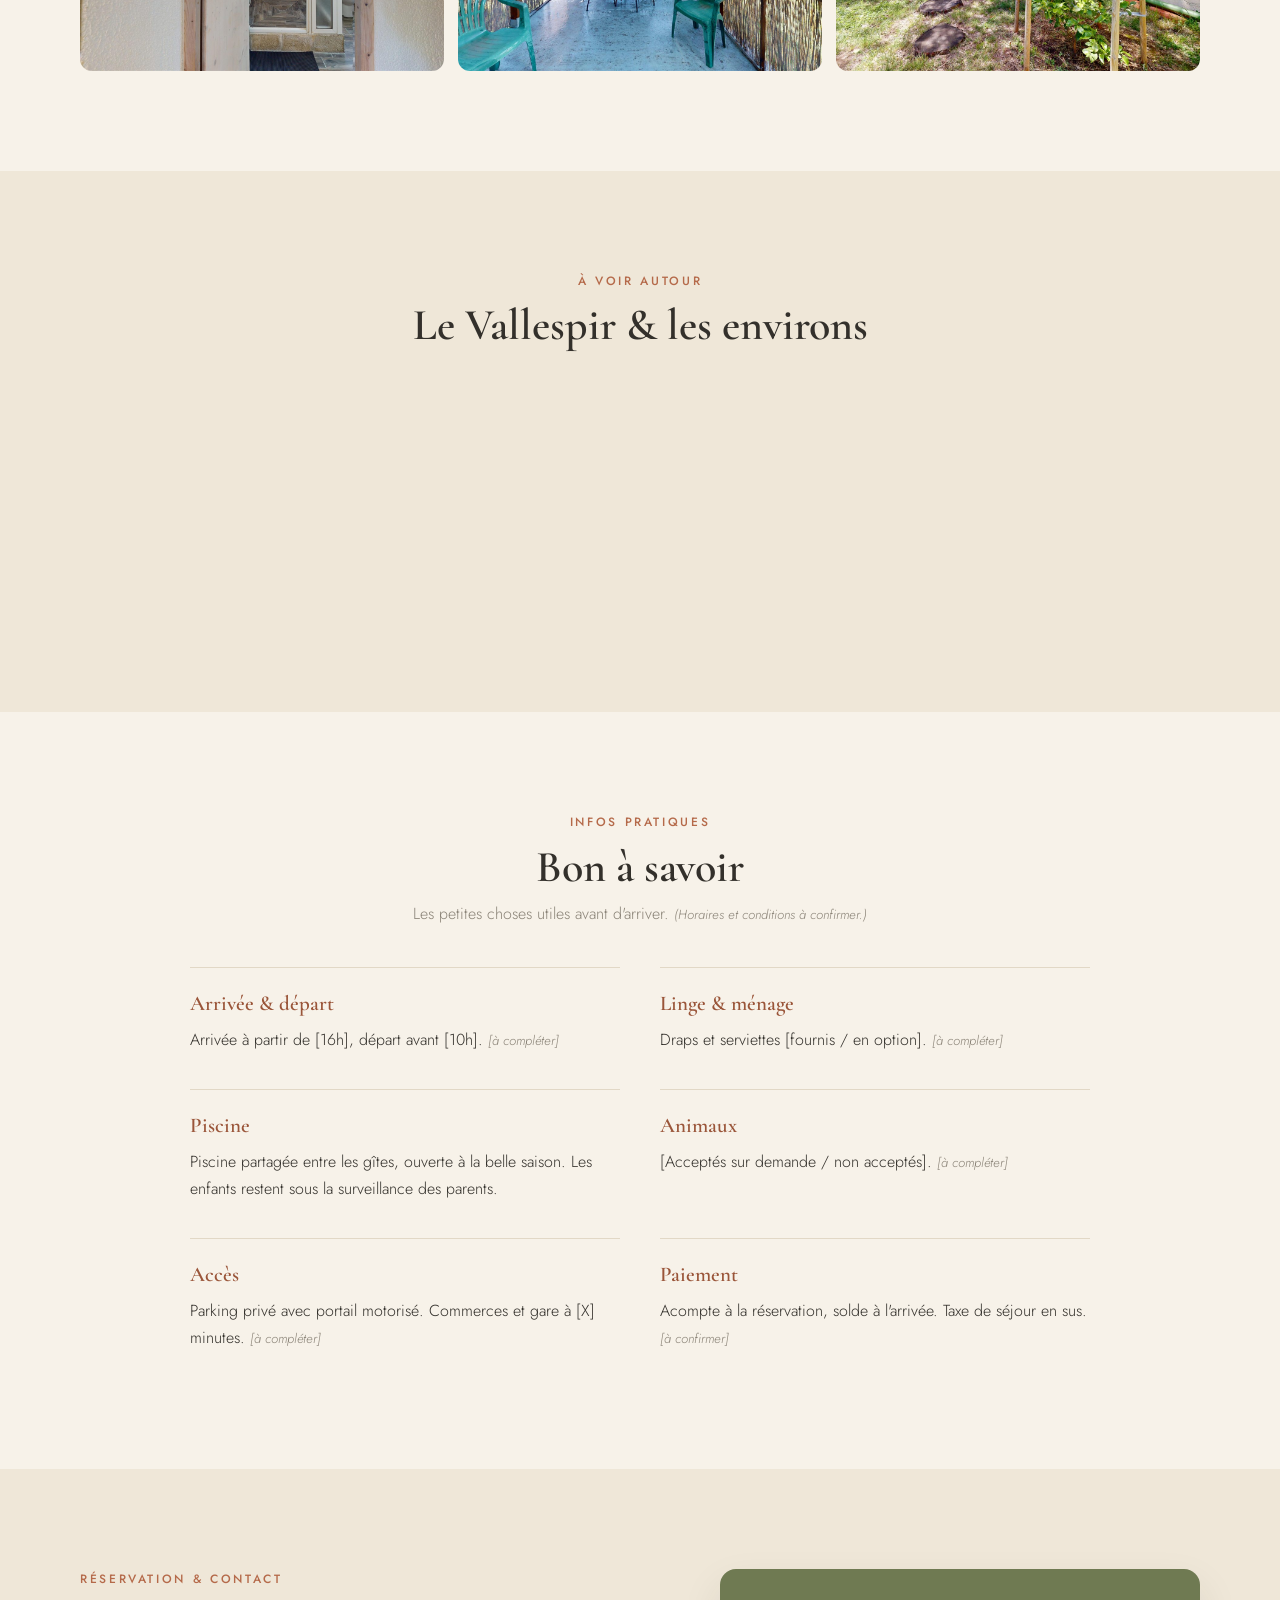
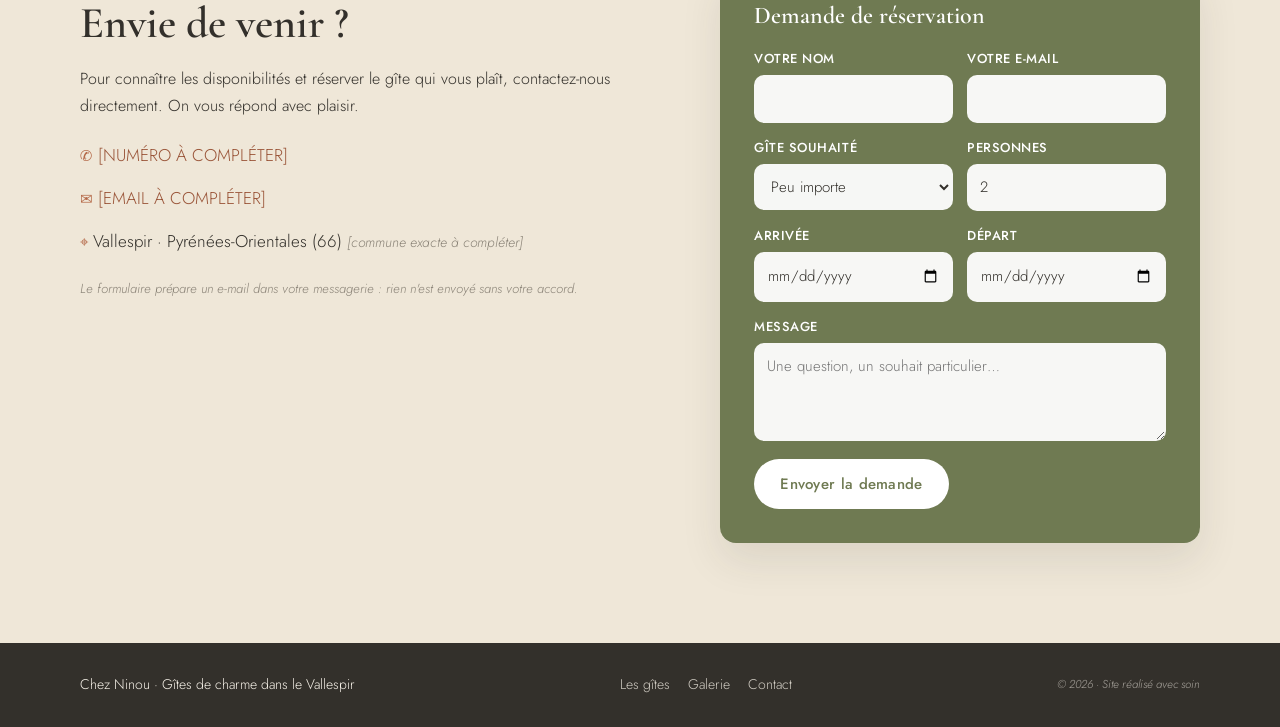
==== commit 325f372e: "Menu mobile, lightbox, formulaire de reservation, section Bon a savoir, SEO - Menu burger sur mobile" ====
--- a/index.html
+++ b/index.html
@@ -5,20 +5,55 @@
   <meta name="viewport" content="width=device-width, initial-scale=1.0">
   <title>Chez Ninou · Gîtes de charme dans le Vallespir</title>
   <meta name="description" content="Chez Ninou · trois gîtes de charme au cœur du Vallespir (Pyrénées-Orientales), avec jardin arboré et piscine. Entre mer et montagne, un séjour au calme.">
+  <meta name="theme-color" content="#f7f2e9">
+
+  <!-- Partage réseaux sociaux -->
+  <meta property="og:type" content="website">
+  <meta property="og:title" content="Chez Ninou · Gîtes de charme dans le Vallespir">
+  <meta property="og:description" content="Trois gîtes au calme, avec jardin arboré et piscine, au cœur du Vallespir. Entre mer et montagne.">
+  <meta property="og:image" content="images/hero.jpg">
+  <meta property="og:locale" content="fr_FR">
+  <meta name="twitter:card" content="summary_large_image">
+
+  <link rel="icon" href="data:image/svg+xml,%3Csvg xmlns='http://www.w3.org/2000/svg' viewBox='0 0 64 64'%3E%3Ccircle cx='32' cy='32' r='32' fill='%23b56a4a'/%3E%3Ctext x='32' y='44' text-anchor='middle' font-family='Georgia,serif' font-size='38' font-weight='600' fill='%23f7f2e9'%3EN%3C/text%3E%3C/svg%3E">
+
   <link rel="preconnect" href="https://fonts.googleapis.com">
   <link rel="preconnect" href="https://fonts.gstatic.com" crossorigin>
   <link href="https://fonts.googleapis.com/css2?family=Cormorant+Garamond:wght@500;600&family=Jost:wght@300;400;500&display=swap" rel="stylesheet">
   <link rel="stylesheet" href="styles.css">
+
+  <script type="application/ld+json">
+  {
+    "@context": "https://schema.org",
+    "@type": "LodgingBusiness",
+    "name": "Chez Ninou",
+    "description": "Trois gîtes de charme avec jardin arboré et piscine au cœur du Vallespir, Pyrénées-Orientales.",
+    "image": "images/hero.jpg",
+    "address": { "@type": "PostalAddress", "addressRegion": "Occitanie", "addressCountry": "FR" },
+    "amenityFeature": [
+      { "@type": "LocationFeatureSpecification", "name": "Piscine", "value": true },
+      { "@type": "LocationFeatureSpecification", "name": "Climatisation", "value": true },
+      { "@type": "LocationFeatureSpecification", "name": "Wifi", "value": true },
+      { "@type": "LocationFeatureSpecification", "name": "Parking privé", "value": true }
+    ]
+  }
+  </script>
 </head>
 <body>
+
+  <a class="skip-link" href="#bienvenue">Aller au contenu</a>
 
   <header class="site-header" id="haut">
     <div class="wrap header-inner">
       <a class="logo" href="#haut">Chez&nbsp;Ninou</a>
-      <nav class="nav">
+      <button class="burger" type="button" aria-label="Ouvrir le menu" aria-expanded="false" aria-controls="menu">
+        <span></span><span></span><span></span>
+      </button>
+      <nav class="nav" id="menu">
         <a href="#gites">Les gîtes</a>
         <a href="#galerie">Galerie</a>
         <a href="#alentours">Les alentours</a>
+        <a href="#infos">Bon à savoir</a>
         <a href="#contact">Contact</a>
         <a href="#contact" class="btn btn-mini">Réserver</a>
       </nav>
@@ -37,19 +72,20 @@
         <a href="#contact" class="btn btn-ghost">Réserver un séjour</a>
       </div>
     </div>
+    <a class="hero-scroll" href="#bienvenue" aria-label="Défiler vers le bas">↓</a>
   </section>
 
   <!-- BIENVENUE -->
   <section class="section" id="bienvenue">
     <div class="wrap deux-cols">
-      <div>
+      <div class="reveal">
         <p class="etiq">Bienvenue</p>
         <h2>Une maison de caractère, un jardin, une piscine</h2>
         <p>Nichée au bout d'une impasse tranquille du Vallespir, notre maison aux jolies arches méditerranéennes abrite trois gîtes indépendants. Tous partagent un grand jardin arboré, une terrasse couverte avec vue sur les collines et une piscine pour les beaux jours.</p>
         <p>Chaque gîte est climatisé, équipé d'un coin cuisine et d'une salle d'eau : vous êtes autonomes, comme à la maison. Idéal pour rayonner entre plages de la Côte Vermeille, villages catalans et sentiers de montagne.</p>
         <p class="signature">— Ninou, votre hôte</p>
       </div>
-      <ul class="atouts">
+      <ul class="atouts reveal">
         <li><span class="ico">✦</span> Piscine partagée</li>
         <li><span class="ico">✦</span> Jardin arboré &amp; terrasse couverte</li>
         <li><span class="ico">✦</span> Climatisation</li>
@@ -68,36 +104,51 @@
       <p class="intro center">Des studios chaleureux, tout équipés, autour du même jardin et de la piscine. <span class="mini-note">(Capacités et tarifs à confirmer.)</span></p>
 
       <div class="cartes">
-        <article class="carte-gite">
-          <div class="carte-photo" style="background-image:url('images/studio.jpg')"></div>
+        <article class="carte-gite reveal">
+          <a class="carte-photo" href="images/studio.jpg" data-lightbox data-caption="Le Studio">
+            <img src="images/studio.jpg" alt="Le Studio : lit double, arches en pierre, coin cuisine et salle d'eau" loading="lazy">
+          </a>
           <div class="carte-corps">
             <h3>Le Studio</h3>
             <p class="carte-meta">2 personnes · classé Meublé de tourisme 1★ · rez-de-chaussée</p>
             <p>Studio de plain-pied, lit double, coin cuisine équipé et salle d'eau. Climatisation, accès direct au jardin.</p>
+            <ul class="equip">
+              <li>Lit double</li><li>Cuisine équipée</li><li>Douche &amp; WC</li><li>Climatisation</li><li>Wifi</li>
+            </ul>
             <p class="carte-prix">À partir de <strong>[XX] €</strong> / nuit</p>
-            <a href="#contact" class="btn btn-mini">Demander les dates</a>
+            <a href="#contact" class="btn btn-mini" data-gite="Le Studio">Demander les dates</a>
           </div>
         </article>
 
-        <article class="carte-gite">
-          <div class="carte-photo" style="background-image:url('images/chambre.jpg')"></div>
+        <article class="carte-gite reveal">
+          <a class="carte-photo" href="images/chambre.jpg" data-lightbox data-caption="Le Gîte Bleu">
+            <img src="images/chambre.jpg" alt="Le Gîte Bleu : chambre lumineuse avec porte-fenêtre sur le jardin" loading="lazy">
+          </a>
           <div class="carte-corps">
             <h3>Le Gîte Bleu</h3>
             <p class="carte-meta">[X] personnes · coin cuisine · salle d'eau</p>
             <p>Ambiance douce et lumineuse, lit double avec vue sur le jardin, cuisine équipée et climatisation.</p>
+            <ul class="equip">
+              <li>Lit double</li><li>Cuisine équipée</li><li>Douche &amp; WC</li><li>Climatisation</li><li>Accès jardin</li>
+            </ul>
             <p class="carte-prix">À partir de <strong>[XX] €</strong> / nuit</p>
-            <a href="#contact" class="btn btn-mini">Demander les dates</a>
+            <a href="#contact" class="btn btn-mini" data-gite="Le Gîte Bleu">Demander les dates</a>
           </div>
         </article>
 
-        <article class="carte-gite">
-          <div class="carte-photo" style="background-image:url('images/terrasse.jpg')"></div>
+        <article class="carte-gite reveal">
+          <a class="carte-photo" href="images/terrasse.jpg" data-lightbox data-caption="Le Gîte Rose">
+            <img src="images/terrasse.jpg" alt="Le Gîte Rose : terrasse couverte avec table et chaises" loading="lazy">
+          </a>
           <div class="carte-corps">
             <h3>Le Gîte Rose</h3>
             <p class="carte-meta">[X] personnes · coin cuisine · salle d'eau</p>
             <p>Un cocon confortable ouvert sur la terrasse couverte et le jardin. Cuisine équipée et climatisation.</p>
+            <ul class="equip">
+              <li>Lit double</li><li>Cuisine équipée</li><li>Douche &amp; WC</li><li>Climatisation</li><li>Terrasse</li>
+            </ul>
             <p class="carte-prix">À partir de <strong>[XX] €</strong> / nuit</p>
-            <a href="#contact" class="btn btn-mini">Demander les dates</a>
+            <a href="#contact" class="btn btn-mini" data-gite="Le Gîte Rose">Demander les dates</a>
           </div>
         </article>
       </div>
@@ -109,14 +160,26 @@
     <div class="wrap">
       <p class="etiq center">En images</p>
       <h2 class="center">Galerie</h2>
-      <p class="intro center">Un aperçu des intérieurs, du jardin et de la terrasse.</p>
+      <p class="intro center">Un aperçu des intérieurs, du jardin et de la terrasse. Cliquez pour agrandir.</p>
       <div class="galerie">
-        <div class="g-item" style="background-image:url('images/studio.jpg')"></div>
-        <div class="g-item" style="background-image:url('images/chambre.jpg')"></div>
-        <div class="g-item" style="background-image:url('images/cuisine.jpg')"></div>
-        <div class="g-item" style="background-image:url('images/salle-eau.jpg')"></div>
-        <div class="g-item" style="background-image:url('images/terrasse.jpg')"></div>
-        <div class="g-item" style="background-image:url('images/hero.jpg')"></div>
+        <a class="g-item reveal" href="images/studio.jpg" data-lightbox data-caption="Le Studio et ses arches en pierre">
+          <img src="images/studio.jpg" alt="Le Studio et ses arches en pierre" loading="lazy">
+        </a>
+        <a class="g-item reveal" href="images/chambre.jpg" data-lightbox data-caption="Chambre ouverte sur le jardin">
+          <img src="images/chambre.jpg" alt="Chambre ouverte sur le jardin" loading="lazy">
+        </a>
+        <a class="g-item reveal" href="images/cuisine.jpg" data-lightbox data-caption="Coin cuisine équipé">
+          <img src="images/cuisine.jpg" alt="Coin cuisine équipé" loading="lazy">
+        </a>
+        <a class="g-item reveal" href="images/salle-eau.jpg" data-lightbox data-caption="Salle d'eau avec douche à l'italienne">
+          <img src="images/salle-eau.jpg" alt="Salle d'eau avec douche à l'italienne" loading="lazy">
+        </a>
+        <a class="g-item reveal" href="images/terrasse.jpg" data-lightbox data-caption="La terrasse couverte">
+          <img src="images/terrasse.jpg" alt="La terrasse couverte" loading="lazy">
+        </a>
+        <a class="g-item reveal" href="images/hero.jpg" data-lightbox data-caption="Le jardin arboré">
+          <img src="images/hero.jpg" alt="Le jardin arboré" loading="lazy">
+        </a>
       </div>
     </div>
   </section>
@@ -127,15 +190,15 @@
       <p class="etiq center">À voir autour</p>
       <h2 class="center">Le Vallespir &amp; les environs</h2>
       <div class="cartes trois">
-        <div class="carte-info">
+        <div class="carte-info reveal">
           <h3>Montagne &amp; nature</h3>
           <p>Le massif du Canigó, les sentiers et rivières du Vallespir, les thermes d'Amélie-les-Bains et Le Boulou à quelques minutes. L'air pur et les grands espaces.</p>
         </div>
-        <div class="carte-info">
+        <div class="carte-info reveal">
           <h3>Mer &amp; villages catalans</h3>
           <p>Céret et son art moderne, ses fameuses cerises, et les plages de la Côte Vermeille (Argelès, Collioure) à environ une demi-heure de route.</p>
         </div>
-        <div class="carte-info">
+        <div class="carte-info reveal">
           <h3>Espagne &amp; terroir</h3>
           <p>La frontière espagnole toute proche, les marchés, les vignobles et la gastronomie catalane. De quoi remplir chaque journée de découvertes.</p>
         </div>
@@ -143,35 +206,85 @@
     </div>
   </section>
 
+  <!-- BON À SAVOIR -->
+  <section class="section" id="infos">
+    <div class="wrap">
+      <p class="etiq center">Infos pratiques</p>
+      <h2 class="center">Bon à savoir</h2>
+      <p class="intro center">Les petites choses utiles avant d'arriver. <span class="mini-note">(Horaires et conditions à confirmer.)</span></p>
+      <dl class="infos reveal">
+        <div><dt>Arrivée &amp; départ</dt><dd>Arrivée à partir de [16h], départ avant [10h]. <span class="mini-note">[à compléter]</span></dd></div>
+        <div><dt>Linge &amp; ménage</dt><dd>Draps et serviettes [fournis / en option]. <span class="mini-note">[à compléter]</span></dd></div>
+        <div><dt>Piscine</dt><dd>Piscine partagée entre les gîtes, ouverte à la belle saison. Les enfants restent sous la surveillance des parents.</dd></div>
+        <div><dt>Animaux</dt><dd>[Acceptés sur demande / non acceptés]. <span class="mini-note">[à compléter]</span></dd></div>
+        <div><dt>Accès</dt><dd>Parking privé avec portail motorisé. Commerces et gare à [X] minutes. <span class="mini-note">[à compléter]</span></dd></div>
+        <div><dt>Paiement</dt><dd>Acompte à la réservation, solde à l'arrivée. Taxe de séjour en sus. <span class="mini-note">[à confirmer]</span></dd></div>
+      </dl>
+    </div>
+  </section>
+
   <!-- CONTACT -->
-  <section class="section" id="contact">
-    <div class="wrap deux-cols">
-      <div>
+  <section class="section section-alt" id="contact">
+    <div class="wrap deux-cols deux-cols-top">
+      <div class="reveal">
         <p class="etiq">Réservation &amp; contact</p>
         <h2>Envie de venir&nbsp;?</h2>
         <p>Pour connaître les disponibilités et réserver le gîte qui vous plaît, contactez-nous directement. On vous répond avec plaisir.</p>
         <ul class="contact-liste">
           <li><span class="ico">✆</span> <a href="tel:+33000000000">[NUMÉRO À COMPLÉTER]</a></li>
-          <li><span class="ico">✉</span> <a href="mailto:contact@chezninou.fr">[EMAIL À COMPLÉTER]</a></li>
+          <li><span class="ico">✉</span> <a href="mailto:contact@chezninou.fr" class="lien-email">[EMAIL À COMPLÉTER]</a></li>
           <li><span class="ico">⌖</span> Vallespir · Pyrénées-Orientales (66) <span class="mini-note">[commune exacte à compléter]</span></li>
         </ul>
-        <p class="mini-note">On pourra ajouter plus tard un formulaire de contact et un calendrier de disponibilités.</p>
-      </div>
-      <div class="carte-resa">
-        <h3>Un séjour sur mesure</h3>
-        <p>Dites-nous vos dates, le nombre de personnes et le gîte qui vous plaît — on s'occupe du reste.</p>
-        <a href="mailto:contact@chezninou.fr?subject=Demande%20de%20r%C3%A9servation%20Chez%20Ninou" class="btn">Écrire un message</a>
-      </div>
+        <p class="mini-note">Le formulaire prépare un e-mail dans votre messagerie : rien n'est envoyé sans votre accord.</p>
+      </div>
+
+      <form class="carte-resa reveal" id="form-resa" novalidate>
+        <h3>Demande de réservation</h3>
+        <div class="champs">
+          <label>Votre nom<input type="text" name="nom" required autocomplete="name"></label>
+          <label>Votre e-mail<input type="email" name="email" required autocomplete="email"></label>
+          <label>Gîte souhaité
+            <select name="gite">
+              <option>Peu importe</option>
+              <option>Le Studio</option>
+              <option>Le Gîte Bleu</option>
+              <option>Le Gîte Rose</option>
+            </select>
+          </label>
+          <label>Personnes<input type="number" name="personnes" min="1" max="6" value="2"></label>
+          <label>Arrivée<input type="date" name="arrivee" required></label>
+          <label>Départ<input type="date" name="depart" required></label>
+          <label class="pleine">Message<textarea name="message" rows="3" placeholder="Une question, un souhait particulier…"></textarea></label>
+        </div>
+        <p class="form-erreur" role="alert" hidden></p>
+        <button type="submit" class="btn">Envoyer la demande</button>
+      </form>
     </div>
   </section>
 
   <footer class="site-footer">
     <div class="wrap footer-inner">
       <span>Chez Ninou · Gîtes de charme dans le Vallespir</span>
+      <nav class="footer-nav">
+        <a href="#gites">Les gîtes</a>
+        <a href="#galerie">Galerie</a>
+        <a href="#contact">Contact</a>
+      </nav>
       <span class="mini-note">© <span id="annee"></span> · Site réalisé avec soin</span>
     </div>
   </footer>
 
-  <script>document.getElementById('annee').textContent = new Date().getFullYear();</script>
+  <!-- Lightbox -->
+  <div class="lightbox" id="lightbox" hidden aria-modal="true" role="dialog" aria-label="Photo agrandie">
+    <button class="lb-fermer" type="button" aria-label="Fermer">×</button>
+    <button class="lb-prec" type="button" aria-label="Photo précédente">‹</button>
+    <figure>
+      <img src="" alt="">
+      <figcaption></figcaption>
+    </figure>
+    <button class="lb-suiv" type="button" aria-label="Photo suivante">›</button>
+  </div>
+
+  <script src="script.js"></script>
 </body>
 </html>
--- a/styles.css
+++ b/styles.css
@@ -16,7 +16,7 @@
 
 * { box-sizing: border-box; }
 
-html { scroll-behavior: smooth; }
+html { scroll-behavior: smooth; scroll-padding-top: 80px; }
 
 body {
   margin: 0;
@@ -27,6 +27,9 @@
   line-height: 1.7;
   -webkit-font-smoothing: antialiased;
 }
+body.no-scroll { overflow: hidden; }
+
+img { max-width: 100%; display: block; }
 
 .wrap { width: min(1120px, 92vw); margin: 0 auto; }
 
@@ -35,6 +38,13 @@
 h3 { font-size: 24px; }
 
 a { color: inherit; }
+:focus-visible { outline: 2px solid var(--terre); outline-offset: 3px; }
+
+.skip-link {
+  position: absolute; left: 12px; top: -60px; z-index: 50;
+  background: var(--terre); color: #fff; padding: 10px 16px; border-radius: 8px; text-decoration: none;
+}
+.skip-link:focus { top: 12px; }
 
 .etiq {
   text-transform: uppercase; letter-spacing: 0.22em; font-size: 12px;
@@ -48,7 +58,8 @@
 .btn {
   display: inline-block; background: var(--terre); color: #fff; text-decoration: none;
   padding: 14px 26px; border-radius: 999px; font-weight: 500; font-size: 15px;
-  letter-spacing: 0.02em; transition: transform .15s ease, background .15s ease;
+  letter-spacing: 0.02em; border: 0; cursor: pointer; font-family: inherit;
+  transition: transform .15s ease, background .15s ease;
 }
 .btn:hover { background: var(--terre-fonce); transform: translateY(-2px); }
 .btn-ghost { background: transparent; color: #fff; box-shadow: inset 0 0 0 1.5px rgba(255,255,255,.7); }
@@ -67,23 +78,39 @@
 .nav a { text-decoration: none; font-size: 15px; color: var(--encre); }
 .nav a:not(.btn):hover { color: var(--terre); }
 
+.burger {
+  display: none; flex-direction: column; justify-content: center; gap: 5px;
+  width: 44px; height: 44px; padding: 0 10px; background: none; border: 0; cursor: pointer;
+}
+.burger span { display: block; height: 2px; background: var(--encre); border-radius: 2px; transition: transform .2s ease, opacity .2s ease; }
+.burger[aria-expanded="true"] span:nth-child(1) { transform: translateY(7px) rotate(45deg); }
+.burger[aria-expanded="true"] span:nth-child(2) { opacity: 0; }
+.burger[aria-expanded="true"] span:nth-child(3) { transform: translateY(-7px) rotate(-45deg); }
+
 /* Hero */
 .hero {
   position: relative; min-height: 78vh; display: flex; align-items: center;
-  background: linear-gradient(120deg, #cdbfa6, #b9a98c), url('images/hero.jpg') center/cover no-repeat;
+  background: url('images/hero.jpg') center/cover no-repeat, linear-gradient(120deg, #cdbfa6, #b9a98c);
   color: #fff; text-align: center; padding: 80px 0;
 }
-.hero-overlay { position: absolute; inset: 0; background: linear-gradient(180deg, rgba(51,48,43,.25), rgba(51,48,43,.45)); }
+.hero-overlay { position: absolute; inset: 0; background: linear-gradient(180deg, rgba(51,48,43,.38), rgba(51,48,43,.58)); }
 .hero-content { position: relative; }
 .hero .kicker { text-transform: uppercase; letter-spacing: 0.24em; font-size: 13px; margin: 0 0 18px; opacity: .95; }
 .hero h1 { font-size: clamp(40px, 7.5vw, 80px); text-shadow: 0 2px 30px rgba(0,0,0,.25); }
 .hero-sous { font-size: clamp(17px, 2.4vw, 21px); max-width: 560px; margin: 20px auto 32px; font-weight: 300; }
 .hero-actions { display: flex; gap: 14px; justify-content: center; flex-wrap: wrap; }
+.hero-scroll {
+  position: absolute; left: 50%; bottom: 22px; transform: translateX(-50%);
+  color: #fff; text-decoration: none; font-size: 22px; opacity: .8;
+  animation: flotte 2s ease-in-out infinite;
+}
+@keyframes flotte { 0%, 100% { transform: translate(-50%, 0); } 50% { transform: translate(-50%, 8px); } }
 
 /* Sections */
 .section { padding: clamp(56px, 9vw, 100px) 0; }
 .section-alt { background: var(--creme-2); }
 .deux-cols { display: grid; grid-template-columns: 1.1fr .9fr; gap: 54px; align-items: center; }
+.deux-cols-top { align-items: start; }
 .signature { font-family: 'Cormorant Garamond', serif; font-size: 22px; color: var(--terre); margin-top: 22px; }
 
 .atouts { list-style: none; margin: 0; padding: 28px; background: var(--creme); border: 1px solid var(--ligne); border-radius: var(--rayon); display: grid; gap: 14px; box-shadow: var(--ombre); }
@@ -95,11 +122,14 @@
 .cartes { display: grid; grid-template-columns: repeat(auto-fit, minmax(300px, 1fr)); gap: 28px; margin-top: 40px; }
 .cartes.trois { grid-template-columns: repeat(auto-fit, minmax(260px, 1fr)); }
 .carte-gite { background: #fff; border-radius: var(--rayon); overflow: hidden; box-shadow: var(--ombre); border: 1px solid var(--ligne); display: flex; flex-direction: column; }
-.carte-photo { aspect-ratio: 3/2; background-color: var(--creme-2); background-size: cover; background-position: center; display: flex; align-items: center; justify-content: center; }
-.photo-placeholder { color: var(--faded); font-size: 14px; letter-spacing: .04em; background: rgba(255,255,255,.7); padding: 6px 12px; border-radius: 999px; }
-.carte-corps { padding: 24px 24px 28px; display: flex; flex-direction: column; gap: 10px; }
+.carte-photo { display: block; aspect-ratio: 3/2; background: var(--creme-2); overflow: hidden; }
+.carte-photo img { width: 100%; height: 100%; object-fit: cover; transition: transform .5s ease; }
+.carte-gite:hover .carte-photo img { transform: scale(1.04); }
+.carte-corps { padding: 24px 24px 28px; display: flex; flex-direction: column; gap: 10px; flex: 1; }
 .carte-meta { color: var(--olive); font-size: 14px; letter-spacing: .04em; margin: 0; }
-.carte-prix { margin: 6px 0 4px; }
+.equip { list-style: none; margin: 4px 0 0; padding: 0; display: flex; flex-wrap: wrap; gap: 6px; }
+.equip li { font-size: 12.5px; letter-spacing: .03em; padding: 4px 10px; border-radius: 999px; background: var(--creme-2); color: var(--encre); }
+.carte-prix { margin: auto 0 4px; padding-top: 8px; }
 .carte-prix strong { color: var(--terre); font-size: 20px; }
 .carte-gite .btn-mini { align-self: flex-start; margin-top: 6px; }
 
@@ -109,26 +139,92 @@
 
 /* Galerie */
 .galerie { display: grid; grid-template-columns: repeat(3, 1fr); gap: 14px; margin-top: 40px; }
-.g-item { aspect-ratio: 4/3; border-radius: 12px; background-color: var(--creme-2); background-size: cover; background-position: center; display: flex; align-items: center; justify-content: center; }
+.g-item { display: block; aspect-ratio: 4/3; border-radius: 12px; background: var(--creme-2); overflow: hidden; }
+.g-item img { width: 100%; height: 100%; object-fit: cover; transition: transform .5s ease; }
+.g-item:hover img { transform: scale(1.05); }
+
+/* Lightbox */
+.lightbox {
+  position: fixed; inset: 0; z-index: 100; background: rgba(30, 27, 23, .94);
+  display: flex; align-items: center; justify-content: center; padding: 60px 70px;
+}
+.lightbox[hidden] { display: none; }
+.lightbox figure { margin: 0; max-width: 100%; max-height: 100%; text-align: center; }
+.lightbox img { max-width: 100%; max-height: calc(100vh - 140px); width: auto; height: auto; margin: 0 auto; border-radius: 8px; box-shadow: 0 30px 80px rgba(0,0,0,.5); }
+.lightbox figcaption { color: rgba(247,242,233,.85); margin-top: 14px; font-size: 15px; letter-spacing: .03em; }
+.lightbox button {
+  position: absolute; background: none; border: 0; color: #fff; cursor: pointer;
+  font-size: 44px; line-height: 1; width: 56px; height: 56px; border-radius: 50%; opacity: .75;
+  transition: opacity .15s ease, background .15s ease;
+}
+.lightbox button:hover { opacity: 1; background: rgba(255,255,255,.12); }
+.lb-fermer { top: 14px; right: 14px; font-size: 36px; }
+.lb-prec { left: 10px; top: 50%; transform: translateY(-50%); }
+.lb-suiv { right: 10px; top: 50%; transform: translateY(-50%); }
+
+/* Bon à savoir */
+.infos { display: grid; grid-template-columns: repeat(auto-fit, minmax(280px, 1fr)); gap: 18px 40px; margin: 40px 0 0; max-width: 900px; margin-inline: auto; }
+.infos > div { padding: 18px 0; border-top: 1px solid var(--ligne); }
+.infos dt { font-family: 'Cormorant Garamond', serif; font-weight: 600; font-size: 21px; color: var(--terre-fonce); }
+.infos dd { margin: 4px 0 0; }
 
 /* Contact */
 .contact-liste { list-style: none; padding: 0; margin: 22px 0; display: grid; gap: 14px; font-size: 17px; }
 .contact-liste a { color: var(--terre-fonce); text-decoration: none; }
 .contact-liste a:hover { text-decoration: underline; }
-.carte-resa { background: var(--olive); color: #fff; border-radius: var(--rayon); padding: 38px; box-shadow: var(--ombre); }
-.carte-resa h3 { margin-bottom: 12px; }
+
+.carte-resa { background: var(--olive); color: #fff; border-radius: var(--rayon); padding: 34px; box-shadow: var(--ombre); }
+.carte-resa h3 { margin-bottom: 18px; }
+.champs { display: grid; grid-template-columns: 1fr 1fr; gap: 14px; }
+.champs label { display: flex; flex-direction: column; gap: 5px; font-size: 13px; letter-spacing: .04em; text-transform: uppercase; font-weight: 500; }
+.champs .pleine { grid-column: 1 / -1; }
+.champs input, .champs select, .champs textarea {
+  font: inherit; font-size: 15px; font-weight: 300; text-transform: none; letter-spacing: 0;
+  color: var(--encre); background: rgba(255,255,255,.94); border: 1px solid transparent; border-radius: 10px;
+  padding: 10px 12px; width: 100%;
+}
+.champs textarea { resize: vertical; min-height: 80px; }
+.champs input:focus, .champs select:focus, .champs textarea:focus { outline: none; border-color: var(--terre); box-shadow: 0 0 0 3px rgba(181,106,74,.25); }
+.form-erreur { background: rgba(255,255,255,.16); border-radius: 8px; padding: 8px 12px; font-size: 14px; margin: 14px 0 0; }
 .carte-resa .btn { margin-top: 18px; background: #fff; color: var(--olive); }
 .carte-resa .btn:hover { background: var(--creme); }
 
 /* Footer */
 .site-footer { background: var(--encre); color: var(--creme); padding: 30px 0; }
 .footer-inner { display: flex; justify-content: space-between; align-items: center; gap: 12px; flex-wrap: wrap; font-size: 14px; }
+.footer-nav { display: flex; gap: 18px; }
+.footer-nav a { color: rgba(247,242,233,.8); text-decoration: none; }
+.footer-nav a:hover { color: #fff; text-decoration: underline; }
 .footer-inner .mini-note { color: rgba(247, 242, 233, 0.6); }
+
+/* Apparition au défilement */
+.reveal { opacity: 0; transform: translateY(18px); transition: opacity .6s ease, transform .6s ease; }
+.reveal.visible { opacity: 1; transform: none; }
+@media (prefers-reduced-motion: reduce) {
+  .reveal { opacity: 1; transform: none; transition: none; }
+  .hero-scroll { animation: none; }
+  html { scroll-behavior: auto; }
+}
 
 /* Mobile */
 @media (max-width: 780px) {
-  .nav { gap: 14px; }
-  .nav a:not(.btn) { display: none; }
+  .burger { display: flex; }
+  .nav {
+    display: none; position: absolute; left: 0; right: 0; top: 100%;
+    flex-direction: column; align-items: stretch; gap: 0;
+    background: var(--creme); border-bottom: 1px solid var(--ligne); box-shadow: var(--ombre);
+  }
+  .nav.ouvert { display: flex; }
+  .nav a { padding: 14px 4vw; border-top: 1px solid var(--ligne); font-size: 16px; }
+  .nav a.btn { margin: 12px 4vw 16px; text-align: center; border-top: 0; }
+
+  .hero { min-height: 70vh; }
   .deux-cols { grid-template-columns: 1fr; gap: 32px; }
-  .galerie { grid-template-columns: repeat(2, 1fr); }
-}
+  .galerie { grid-template-columns: repeat(2, 1fr); gap: 10px; }
+  .champs { grid-template-columns: 1fr; }
+  .carte-resa { padding: 26px 20px; }
+  .lightbox { padding: 70px 8px 60px; }
+  .lightbox button { width: 48px; height: 48px; font-size: 36px; }
+  .lb-prec { left: 2px; } .lb-suiv { right: 2px; }
+  .footer-inner { flex-direction: column; text-align: center; }
+}
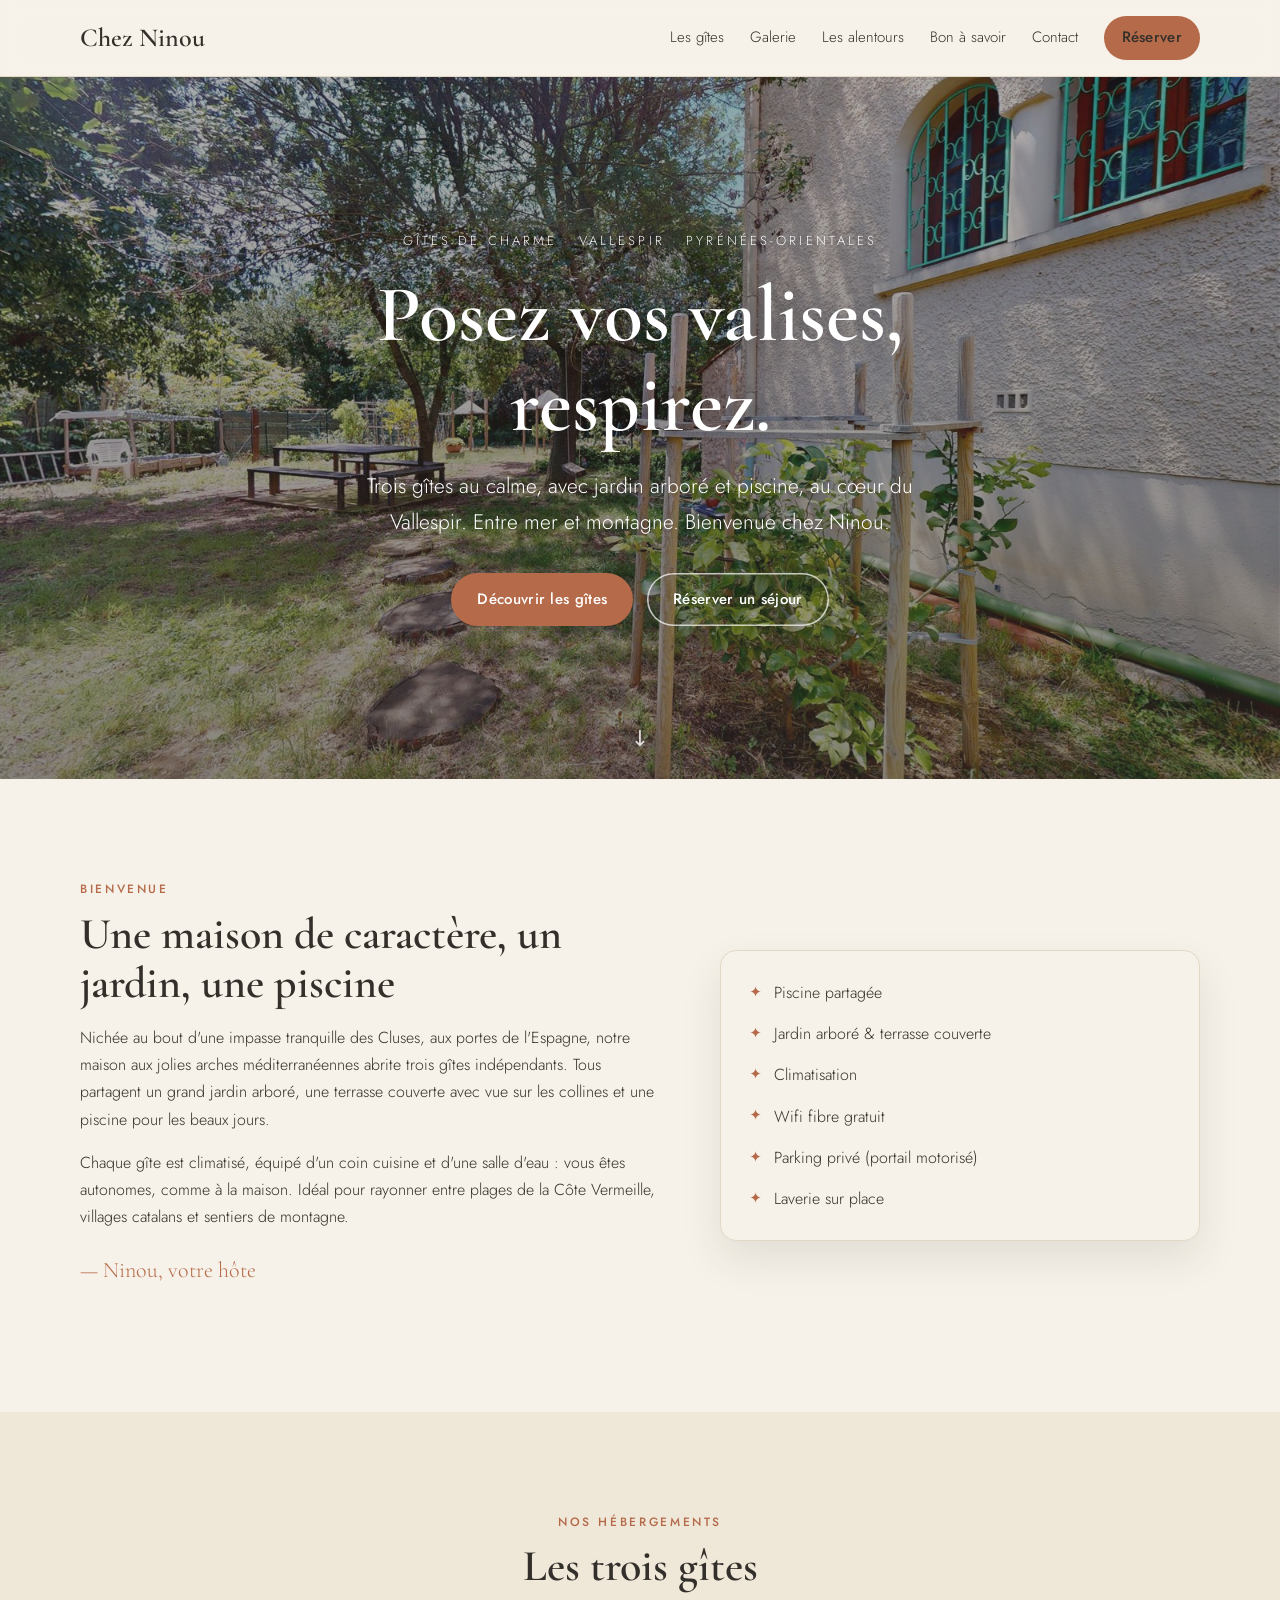
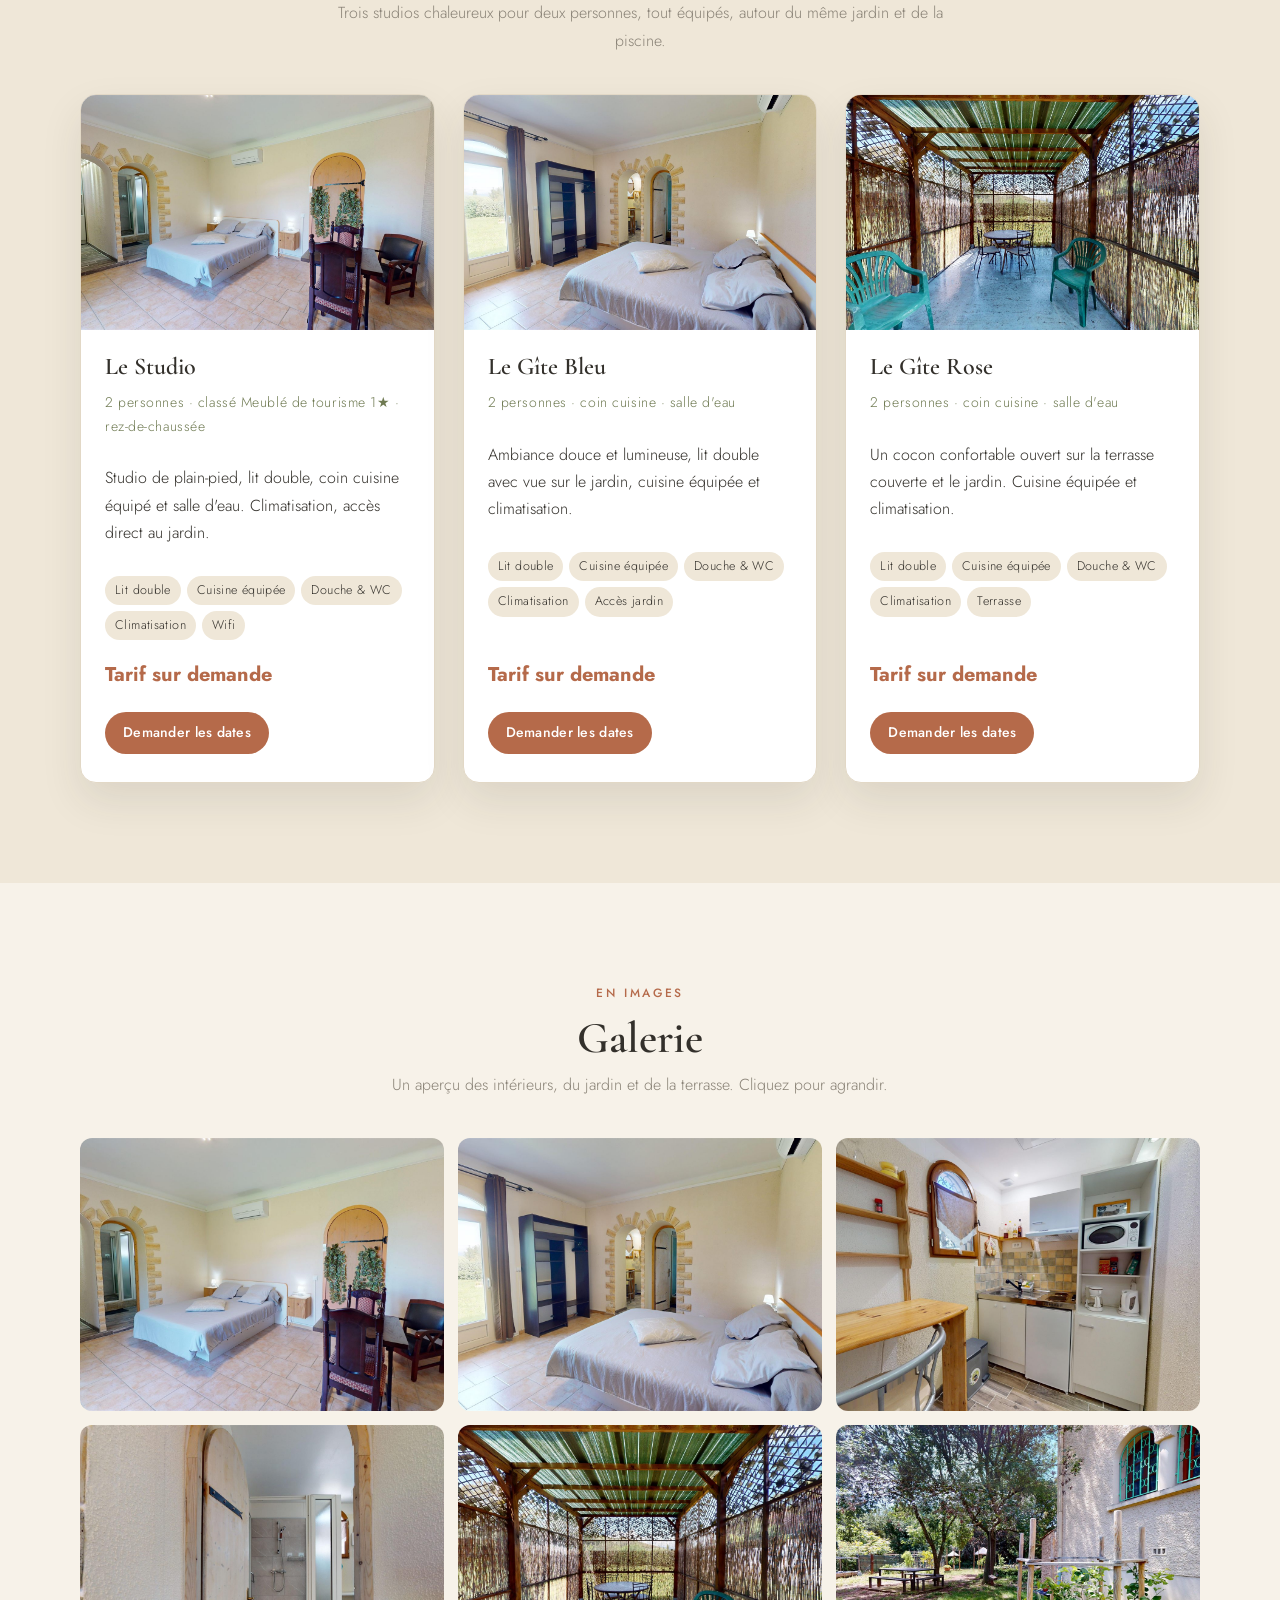
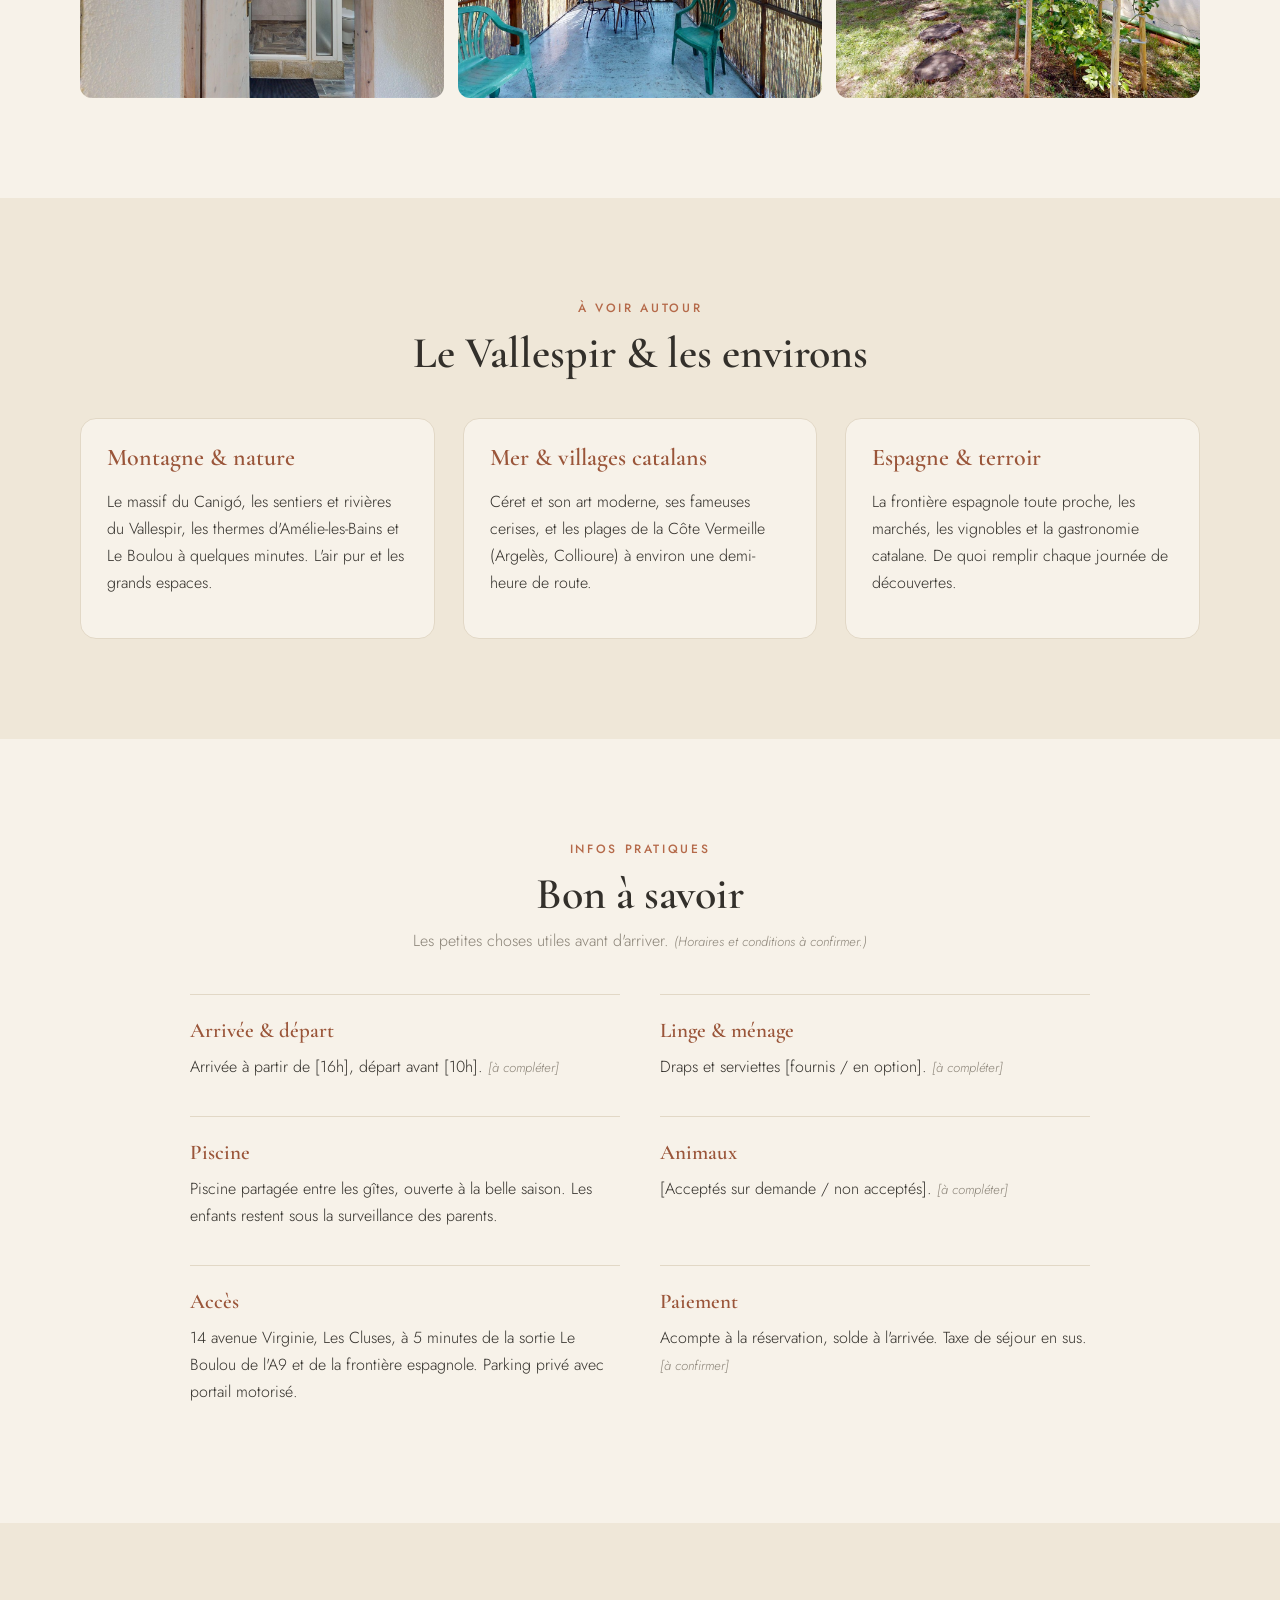
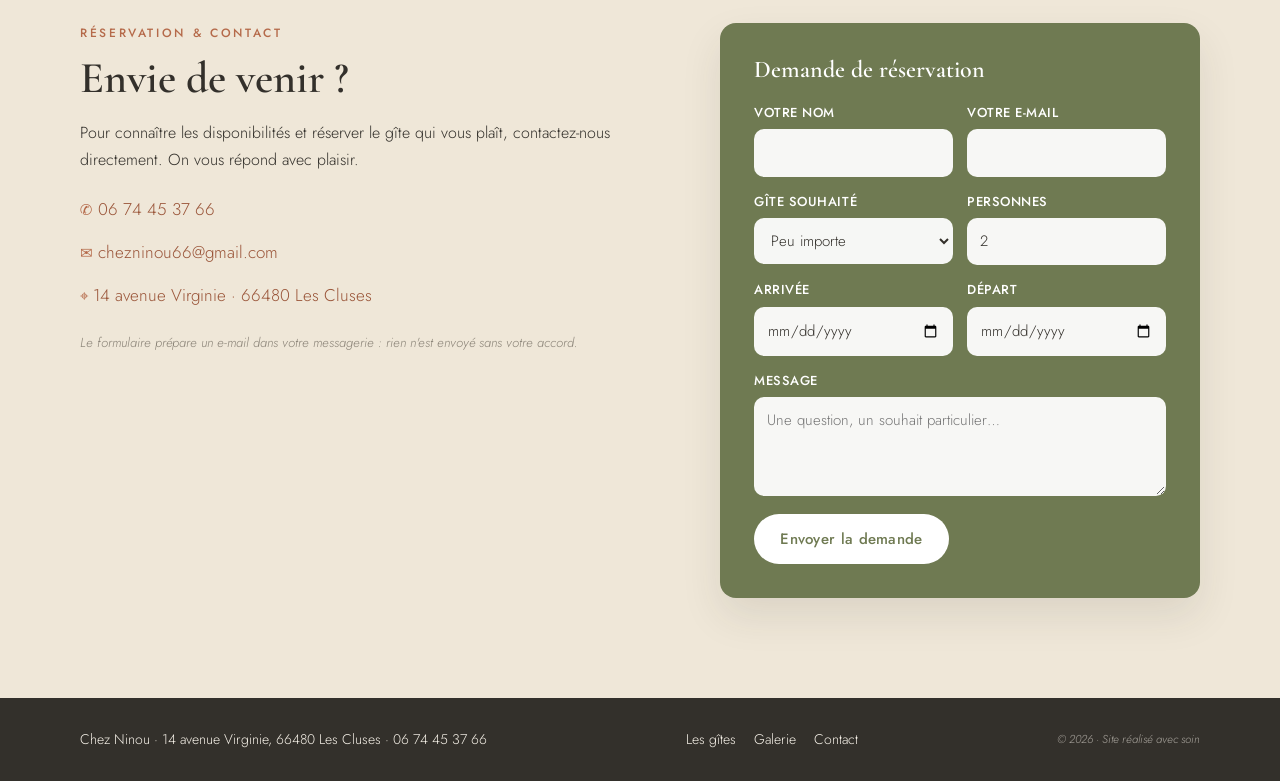
==== commit c44c8118: "Coordonnees reelles : telephone, e-mail, adresse Les Cluses, 2 personnes par gite - Tel 06 74 45 37 " ====
--- a/index.html
+++ b/index.html
@@ -29,7 +29,9 @@
     "name": "Chez Ninou",
     "description": "Trois gîtes de charme avec jardin arboré et piscine au cœur du Vallespir, Pyrénées-Orientales.",
     "image": "images/hero.jpg",
-    "address": { "@type": "PostalAddress", "addressRegion": "Occitanie", "addressCountry": "FR" },
+    "telephone": "+33674453766",
+    "email": "chezninou66@gmail.com",
+    "address": { "@type": "PostalAddress", "streetAddress": "14 avenue Virginie", "postalCode": "66480", "addressLocality": "Les Cluses", "addressRegion": "Occitanie", "addressCountry": "FR" },
     "amenityFeature": [
       { "@type": "LocationFeatureSpecification", "name": "Piscine", "value": true },
       { "@type": "LocationFeatureSpecification", "name": "Climatisation", "value": true },
@@ -81,7 +83,7 @@
       <div class="reveal">
         <p class="etiq">Bienvenue</p>
         <h2>Une maison de caractère, un jardin, une piscine</h2>
-        <p>Nichée au bout d'une impasse tranquille du Vallespir, notre maison aux jolies arches méditerranéennes abrite trois gîtes indépendants. Tous partagent un grand jardin arboré, une terrasse couverte avec vue sur les collines et une piscine pour les beaux jours.</p>
+        <p>Nichée au bout d'une impasse tranquille des Cluses, aux portes de l'Espagne, notre maison aux jolies arches méditerranéennes abrite trois gîtes indépendants. Tous partagent un grand jardin arboré, une terrasse couverte avec vue sur les collines et une piscine pour les beaux jours.</p>
         <p>Chaque gîte est climatisé, équipé d'un coin cuisine et d'une salle d'eau : vous êtes autonomes, comme à la maison. Idéal pour rayonner entre plages de la Côte Vermeille, villages catalans et sentiers de montagne.</p>
         <p class="signature">— Ninou, votre hôte</p>
       </div>
@@ -101,7 +103,7 @@
     <div class="wrap">
       <p class="etiq center">Nos hébergements</p>
       <h2 class="center">Les trois gîtes</h2>
-      <p class="intro center">Des studios chaleureux, tout équipés, autour du même jardin et de la piscine. <span class="mini-note">(Capacités et tarifs à confirmer.)</span></p>
+      <p class="intro center">Trois studios chaleureux pour deux personnes, tout équipés, autour du même jardin et de la piscine.</p>
 
       <div class="cartes">
         <article class="carte-gite reveal">
@@ -115,7 +117,7 @@
             <ul class="equip">
               <li>Lit double</li><li>Cuisine équipée</li><li>Douche &amp; WC</li><li>Climatisation</li><li>Wifi</li>
             </ul>
-            <p class="carte-prix">À partir de <strong>[XX] €</strong> / nuit</p>
+            <p class="carte-prix"><strong>Tarif sur demande</strong></p>
             <a href="#contact" class="btn btn-mini" data-gite="Le Studio">Demander les dates</a>
           </div>
         </article>
@@ -126,12 +128,12 @@
           </a>
           <div class="carte-corps">
             <h3>Le Gîte Bleu</h3>
-            <p class="carte-meta">[X] personnes · coin cuisine · salle d'eau</p>
+            <p class="carte-meta">2 personnes · coin cuisine · salle d'eau</p>
             <p>Ambiance douce et lumineuse, lit double avec vue sur le jardin, cuisine équipée et climatisation.</p>
             <ul class="equip">
               <li>Lit double</li><li>Cuisine équipée</li><li>Douche &amp; WC</li><li>Climatisation</li><li>Accès jardin</li>
             </ul>
-            <p class="carte-prix">À partir de <strong>[XX] €</strong> / nuit</p>
+            <p class="carte-prix"><strong>Tarif sur demande</strong></p>
             <a href="#contact" class="btn btn-mini" data-gite="Le Gîte Bleu">Demander les dates</a>
           </div>
         </article>
@@ -142,12 +144,12 @@
           </a>
           <div class="carte-corps">
             <h3>Le Gîte Rose</h3>
-            <p class="carte-meta">[X] personnes · coin cuisine · salle d'eau</p>
+            <p class="carte-meta">2 personnes · coin cuisine · salle d'eau</p>
             <p>Un cocon confortable ouvert sur la terrasse couverte et le jardin. Cuisine équipée et climatisation.</p>
             <ul class="equip">
               <li>Lit double</li><li>Cuisine équipée</li><li>Douche &amp; WC</li><li>Climatisation</li><li>Terrasse</li>
             </ul>
-            <p class="carte-prix">À partir de <strong>[XX] €</strong> / nuit</p>
+            <p class="carte-prix"><strong>Tarif sur demande</strong></p>
             <a href="#contact" class="btn btn-mini" data-gite="Le Gîte Rose">Demander les dates</a>
           </div>
         </article>
@@ -217,7 +219,7 @@
         <div><dt>Linge &amp; ménage</dt><dd>Draps et serviettes [fournis / en option]. <span class="mini-note">[à compléter]</span></dd></div>
         <div><dt>Piscine</dt><dd>Piscine partagée entre les gîtes, ouverte à la belle saison. Les enfants restent sous la surveillance des parents.</dd></div>
         <div><dt>Animaux</dt><dd>[Acceptés sur demande / non acceptés]. <span class="mini-note">[à compléter]</span></dd></div>
-        <div><dt>Accès</dt><dd>Parking privé avec portail motorisé. Commerces et gare à [X] minutes. <span class="mini-note">[à compléter]</span></dd></div>
+        <div><dt>Accès</dt><dd>14 avenue Virginie, Les Cluses, à 5 minutes de la sortie Le Boulou de l'A9 et de la frontière espagnole. Parking privé avec portail motorisé.</dd></div>
         <div><dt>Paiement</dt><dd>Acompte à la réservation, solde à l'arrivée. Taxe de séjour en sus. <span class="mini-note">[à confirmer]</span></dd></div>
       </dl>
     </div>
@@ -231,9 +233,9 @@
         <h2>Envie de venir&nbsp;?</h2>
         <p>Pour connaître les disponibilités et réserver le gîte qui vous plaît, contactez-nous directement. On vous répond avec plaisir.</p>
         <ul class="contact-liste">
-          <li><span class="ico">✆</span> <a href="tel:+33000000000">[NUMÉRO À COMPLÉTER]</a></li>
-          <li><span class="ico">✉</span> <a href="mailto:contact@chezninou.fr" class="lien-email">[EMAIL À COMPLÉTER]</a></li>
-          <li><span class="ico">⌖</span> Vallespir · Pyrénées-Orientales (66) <span class="mini-note">[commune exacte à compléter]</span></li>
+          <li><span class="ico">✆</span> <a href="tel:+33674453766">06 74 45 37 66</a></li>
+          <li><span class="ico">✉</span> <a href="mailto:chezninou66@gmail.com" class="lien-email">chezninou66@gmail.com</a></li>
+          <li><span class="ico">⌖</span> <a href="https://www.google.com/maps/search/?api=1&query=14+Avenue+Virginie+66480+Les+Cluses" target="_blank" rel="noopener">14 avenue Virginie · 66480 Les Cluses</a></li>
         </ul>
         <p class="mini-note">Le formulaire prépare un e-mail dans votre messagerie : rien n'est envoyé sans votre accord.</p>
       </div>
@@ -251,7 +253,7 @@
               <option>Le Gîte Rose</option>
             </select>
           </label>
-          <label>Personnes<input type="number" name="personnes" min="1" max="6" value="2"></label>
+          <label>Personnes<input type="number" name="personnes" min="1" max="2" value="2"></label>
           <label>Arrivée<input type="date" name="arrivee" required></label>
           <label>Départ<input type="date" name="depart" required></label>
           <label class="pleine">Message<textarea name="message" rows="3" placeholder="Une question, un souhait particulier…"></textarea></label>
@@ -264,7 +266,7 @@
 
   <footer class="site-footer">
     <div class="wrap footer-inner">
-      <span>Chez Ninou · Gîtes de charme dans le Vallespir</span>
+      <span>Chez Ninou · 14 avenue Virginie, 66480 Les Cluses · <a href="tel:+33674453766">06 74 45 37 66</a></span>
       <nav class="footer-nav">
         <a href="#gites">Les gîtes</a>
         <a href="#galerie">Galerie</a>
--- a/styles.css
+++ b/styles.css
@@ -195,6 +195,8 @@
 .footer-nav { display: flex; gap: 18px; }
 .footer-nav a { color: rgba(247,242,233,.8); text-decoration: none; }
 .footer-nav a:hover { color: #fff; text-decoration: underline; }
+.footer-inner a { color: inherit; text-decoration: none; }
+.footer-inner a:hover { text-decoration: underline; }
 .footer-inner .mini-note { color: rgba(247, 242, 233, 0.6); }
 
 /* Apparition au défilement */
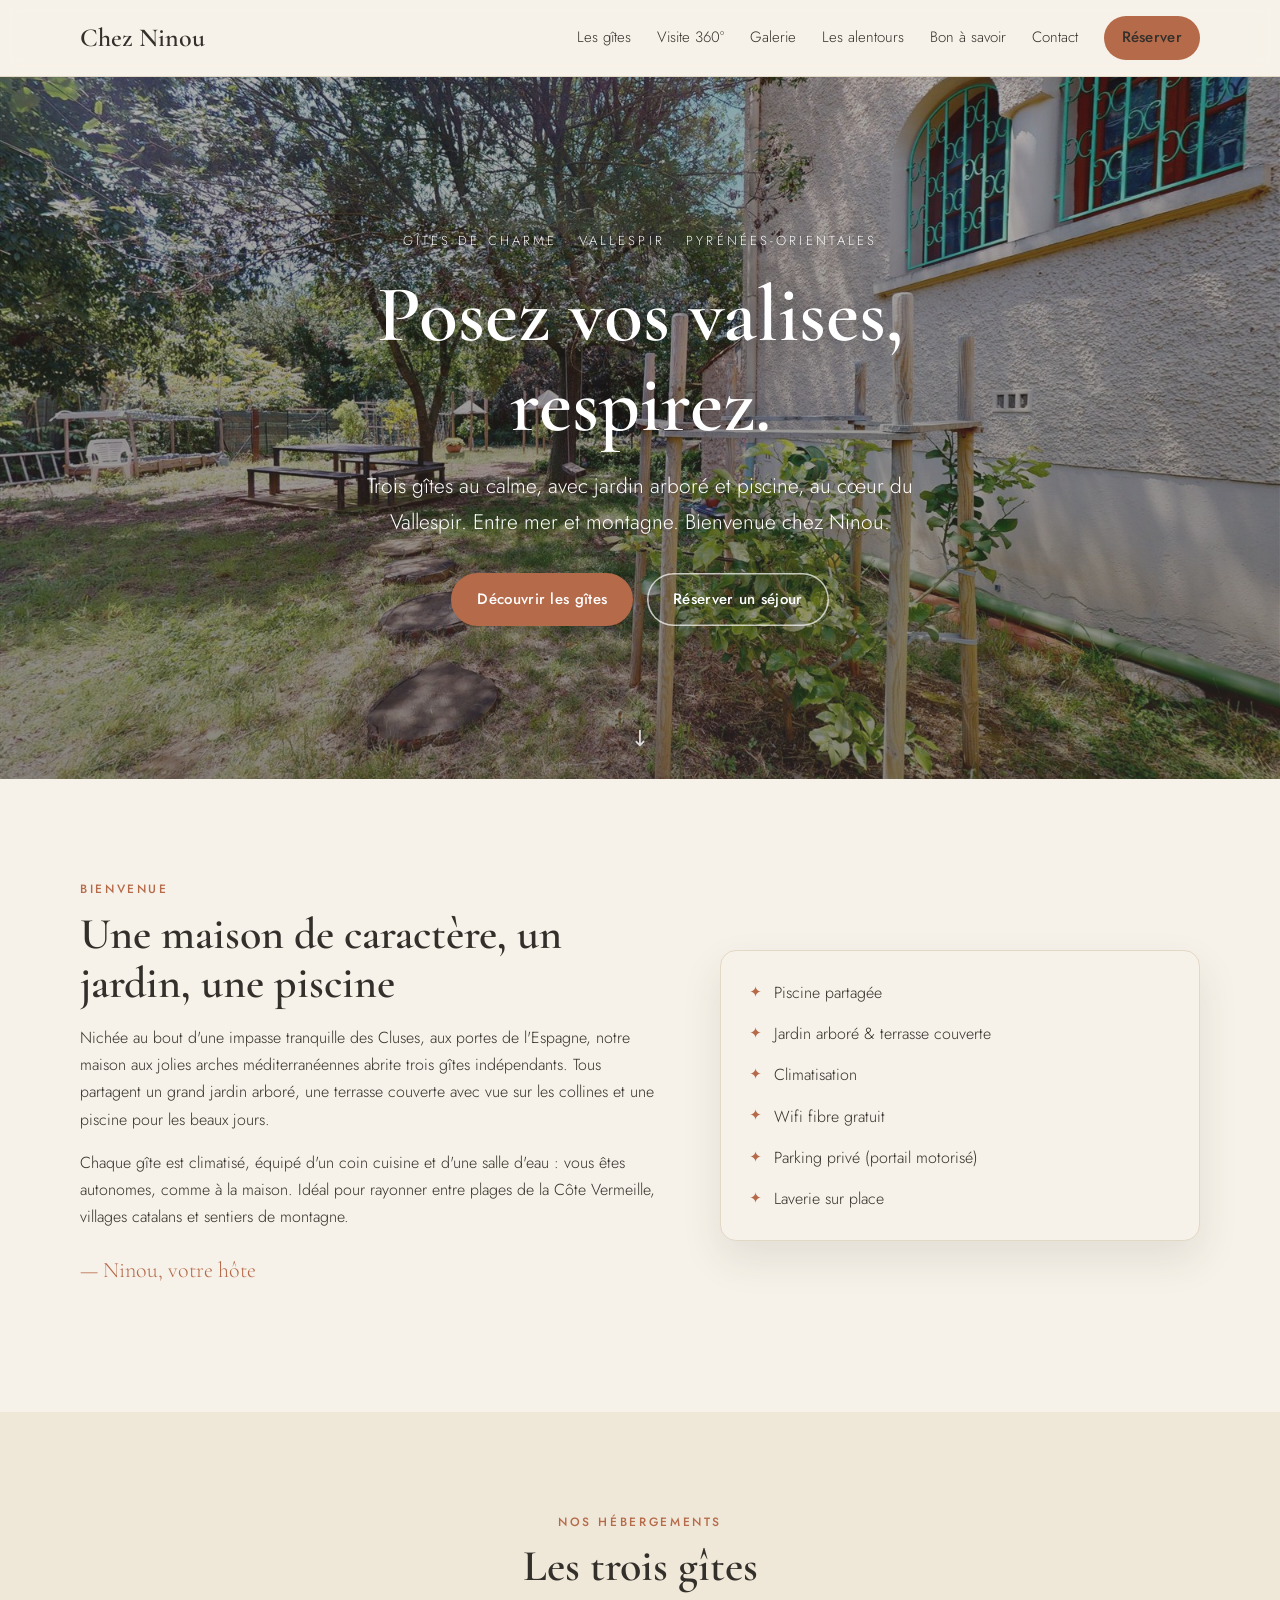
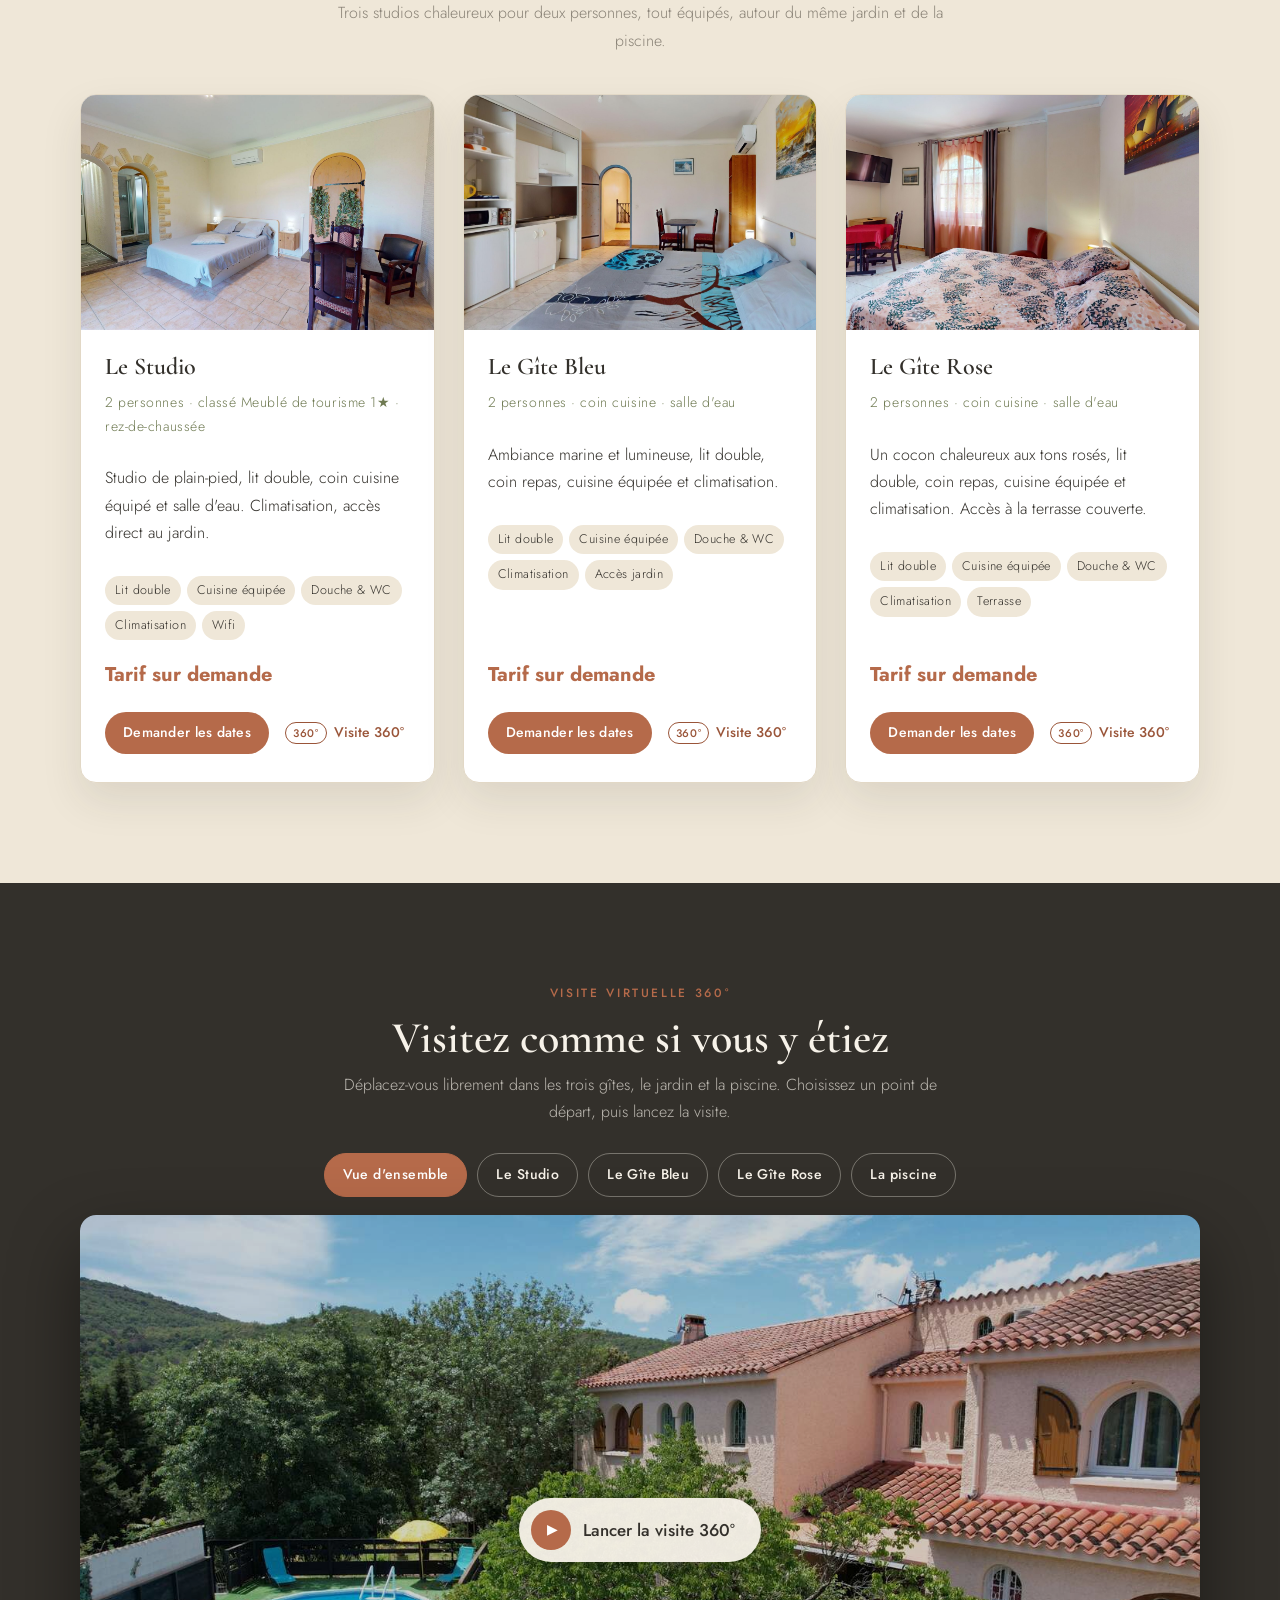
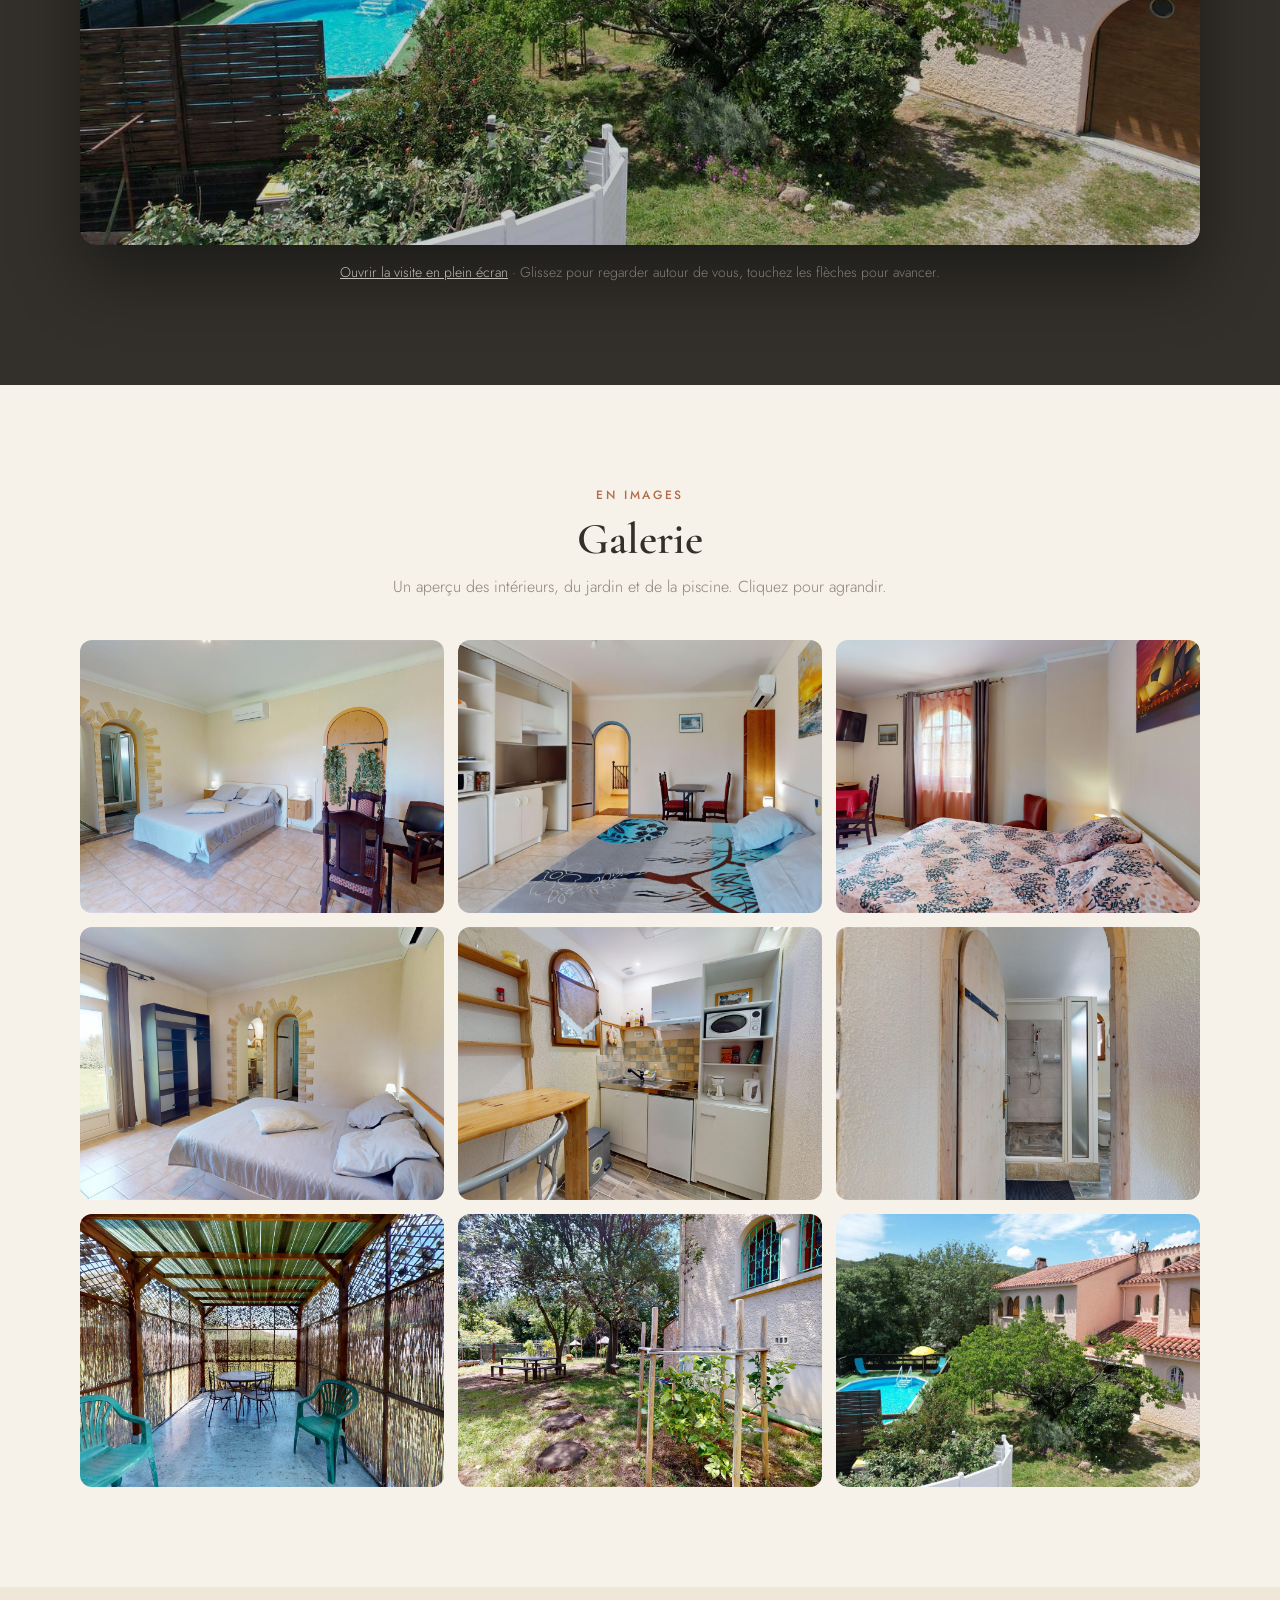
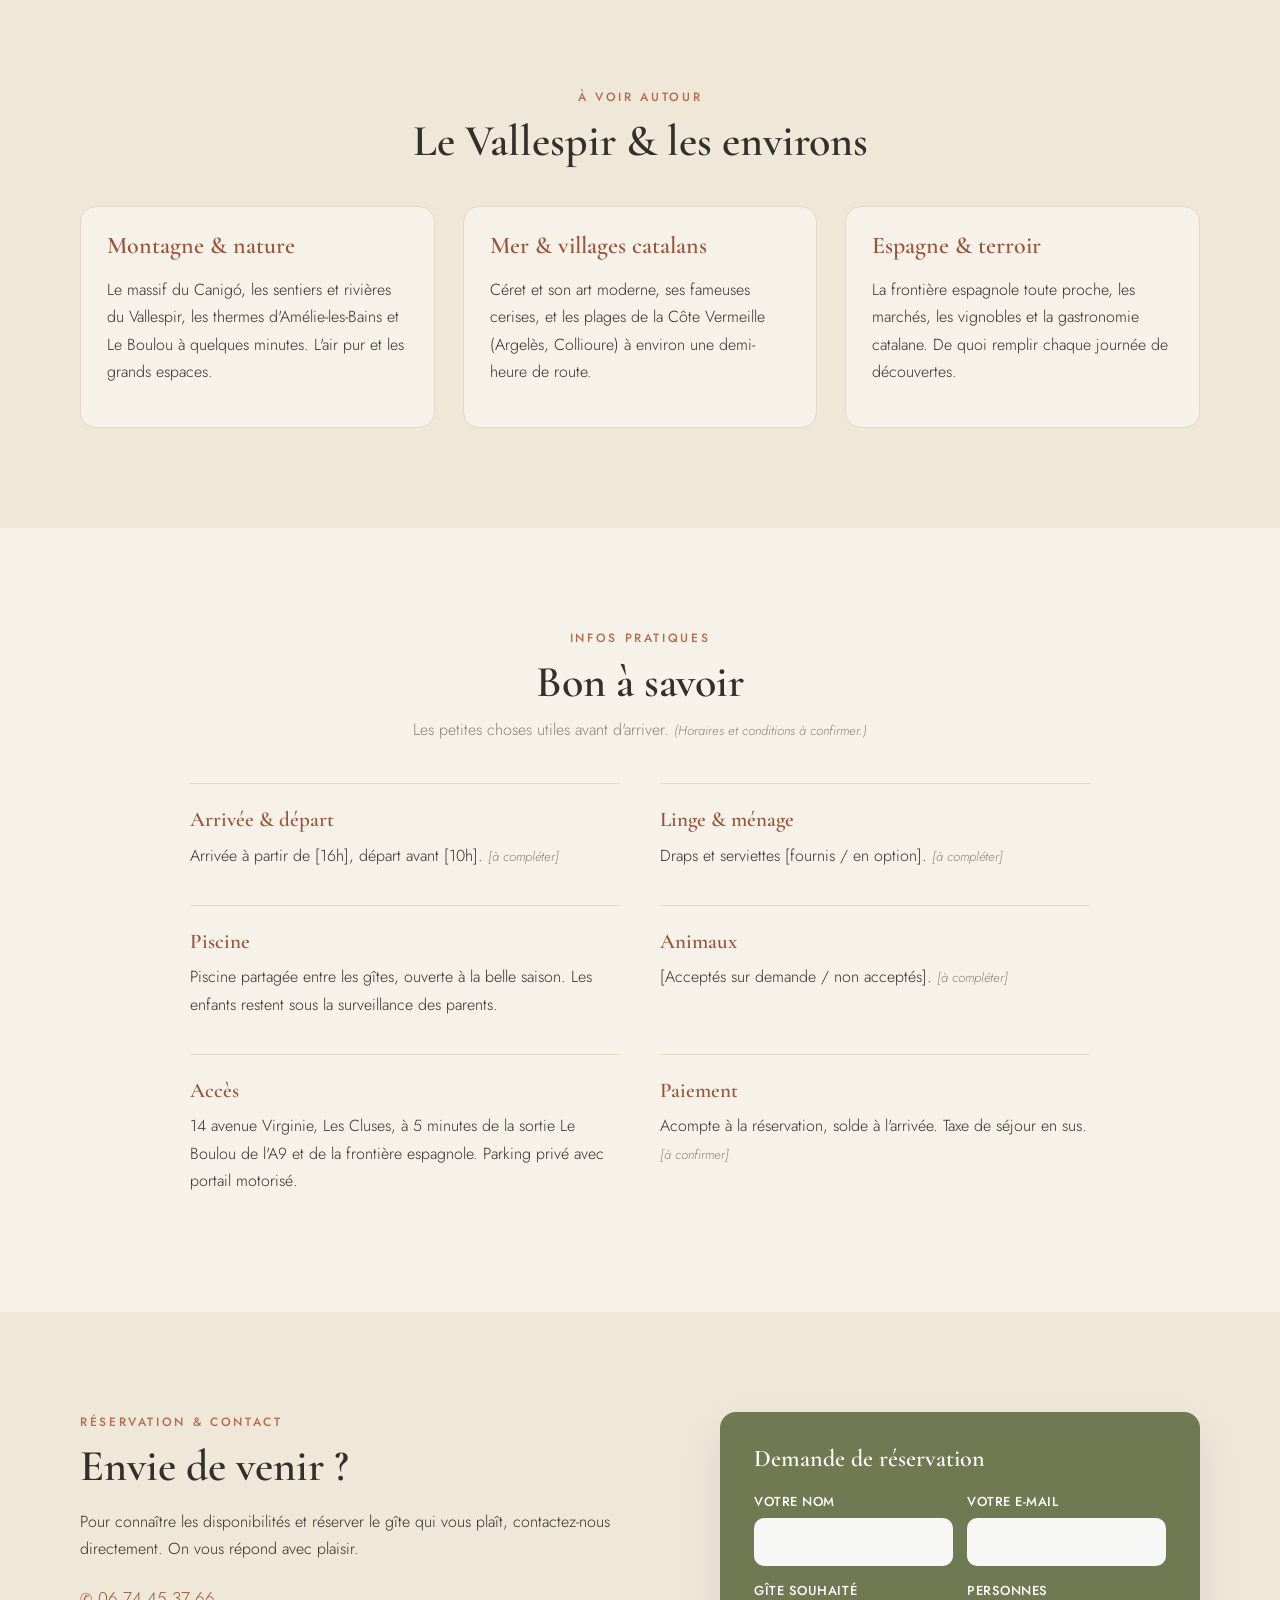
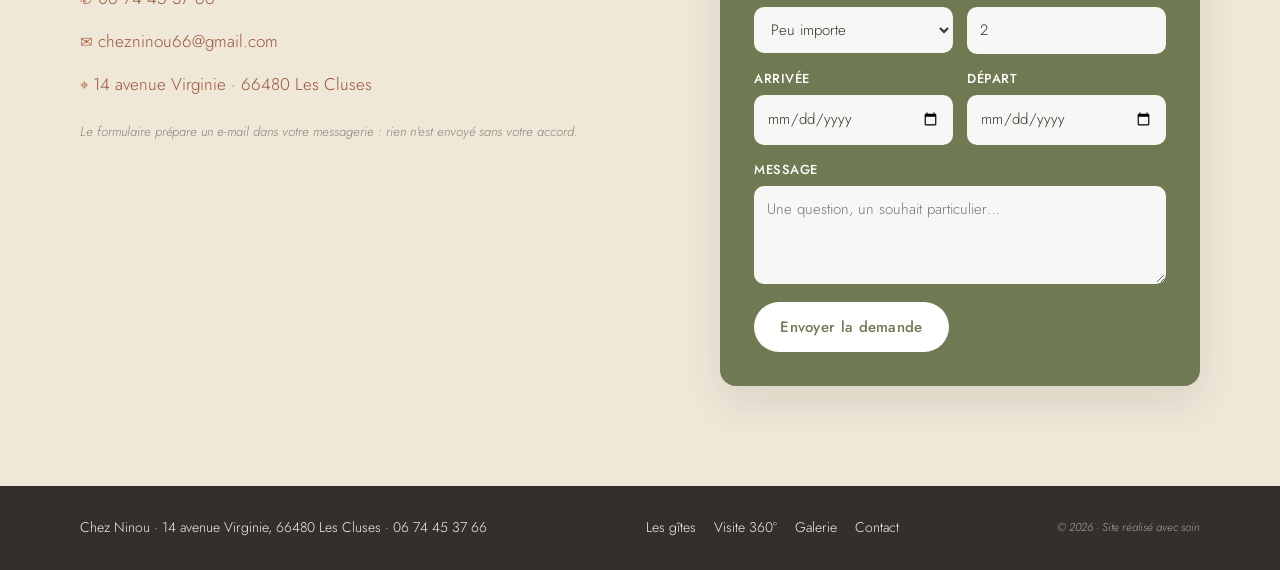
==== commit 6ff8b945: "Visite virtuelle 360 integree + vraies photos des gites Bleu et Rose - Section "Visite virtuelle 360" ====
--- a/index.html
+++ b/index.html
@@ -53,6 +53,7 @@
       </button>
       <nav class="nav" id="menu">
         <a href="#gites">Les gîtes</a>
+        <a href="#visite">Visite 360°</a>
         <a href="#galerie">Galerie</a>
         <a href="#alentours">Les alentours</a>
         <a href="#infos">Bon à savoir</a>
@@ -118,57 +119,94 @@
               <li>Lit double</li><li>Cuisine équipée</li><li>Douche &amp; WC</li><li>Climatisation</li><li>Wifi</li>
             </ul>
             <p class="carte-prix"><strong>Tarif sur demande</strong></p>
-            <a href="#contact" class="btn btn-mini" data-gite="Le Studio">Demander les dates</a>
+            <div class="carte-actions">
+              <a href="#contact" class="btn btn-mini" data-gite="Le Studio">Demander les dates</a>
+              <a href="#visite" class="lien-visite" data-visite="chambre_rdc_1">Visite 360°</a>
+            </div>
           </div>
         </article>
 
         <article class="carte-gite reveal">
-          <a class="carte-photo" href="images/chambre.jpg" data-lightbox data-caption="Le Gîte Bleu">
-            <img src="images/chambre.jpg" alt="Le Gîte Bleu : chambre lumineuse avec porte-fenêtre sur le jardin" loading="lazy">
+          <a class="carte-photo" href="images/gite-bleu.jpg" data-lightbox data-caption="Le Gîte Bleu">
+            <img src="images/gite-bleu.jpg" alt="Le Gîte Bleu : lit double, coin cuisine et coin repas aux tons bleus" loading="lazy">
           </a>
           <div class="carte-corps">
             <h3>Le Gîte Bleu</h3>
             <p class="carte-meta">2 personnes · coin cuisine · salle d'eau</p>
-            <p>Ambiance douce et lumineuse, lit double avec vue sur le jardin, cuisine équipée et climatisation.</p>
+            <p>Ambiance marine et lumineuse, lit double, coin repas, cuisine équipée et climatisation.</p>
             <ul class="equip">
               <li>Lit double</li><li>Cuisine équipée</li><li>Douche &amp; WC</li><li>Climatisation</li><li>Accès jardin</li>
             </ul>
             <p class="carte-prix"><strong>Tarif sur demande</strong></p>
-            <a href="#contact" class="btn btn-mini" data-gite="Le Gîte Bleu">Demander les dates</a>
+            <div class="carte-actions">
+              <a href="#contact" class="btn btn-mini" data-gite="Le Gîte Bleu">Demander les dates</a>
+              <a href="#visite" class="lien-visite" data-visite="blanc_1">Visite 360°</a>
+            </div>
           </div>
         </article>
 
         <article class="carte-gite reveal">
-          <a class="carte-photo" href="images/terrasse.jpg" data-lightbox data-caption="Le Gîte Rose">
-            <img src="images/terrasse.jpg" alt="Le Gîte Rose : terrasse couverte avec table et chaises" loading="lazy">
+          <a class="carte-photo" href="images/gite-rose.jpg" data-lightbox data-caption="Le Gîte Rose">
+            <img src="images/gite-rose.jpg" alt="Le Gîte Rose : lit double, coin repas et rideaux roses" loading="lazy">
           </a>
           <div class="carte-corps">
             <h3>Le Gîte Rose</h3>
             <p class="carte-meta">2 personnes · coin cuisine · salle d'eau</p>
-            <p>Un cocon confortable ouvert sur la terrasse couverte et le jardin. Cuisine équipée et climatisation.</p>
+            <p>Un cocon chaleureux aux tons rosés, lit double, coin repas, cuisine équipée et climatisation. Accès à la terrasse couverte.</p>
             <ul class="equip">
               <li>Lit double</li><li>Cuisine équipée</li><li>Douche &amp; WC</li><li>Climatisation</li><li>Terrasse</li>
             </ul>
             <p class="carte-prix"><strong>Tarif sur demande</strong></p>
-            <a href="#contact" class="btn btn-mini" data-gite="Le Gîte Rose">Demander les dates</a>
+            <div class="carte-actions">
+              <a href="#contact" class="btn btn-mini" data-gite="Le Gîte Rose">Demander les dates</a>
+              <a href="#visite" class="lien-visite" data-visite="rouge_1">Visite 360°</a>
+            </div>
           </div>
         </article>
       </div>
     </div>
   </section>
 
+  <!-- VISITE VIRTUELLE -->
+  <section class="section section-dark" id="visite">
+    <div class="wrap">
+      <p class="etiq center">Visite virtuelle 360°</p>
+      <h2 class="center">Visitez comme si vous y étiez</h2>
+      <p class="intro center">Déplacez-vous librement dans les trois gîtes, le jardin et la piscine. Choisissez un point de départ, puis lancez la visite.</p>
+      <div class="visite-choix">
+        <button type="button" class="chip actif" data-scene="" aria-pressed="true">Vue d'ensemble</button>
+        <button type="button" class="chip" data-scene="chambre_rdc_1" aria-pressed="false">Le Studio</button>
+        <button type="button" class="chip" data-scene="blanc_1" aria-pressed="false">Le Gîte Bleu</button>
+        <button type="button" class="chip" data-scene="rouge_1" aria-pressed="false">Le Gîte Rose</button>
+        <button type="button" class="chip" data-scene="piscine" aria-pressed="false">La piscine</button>
+      </div>
+      <div class="visite-cadre">
+        <img class="visite-poster" src="images/visite-poster.jpg" alt="Vue aérienne de la maison, du jardin et de la piscine" loading="lazy">
+        <button type="button" class="visite-lancer"><span class="play">▶</span> Lancer la visite 360°</button>
+        <iframe title="Visite virtuelle 360° de Chez Ninou" allow="fullscreen; gyroscope; accelerometer; xr-spatial-tracking" allowfullscreen hidden></iframe>
+      </div>
+      <p class="center visite-note"><a href="https://geasy.fr/chez-ninou/" target="_blank" rel="noopener">Ouvrir la visite en plein écran</a> · Glissez pour regarder autour de vous, touchez les flèches pour avancer.</p>
+    </div>
+  </section>
+
   <!-- GALERIE -->
   <section class="section" id="galerie">
     <div class="wrap">
       <p class="etiq center">En images</p>
       <h2 class="center">Galerie</h2>
-      <p class="intro center">Un aperçu des intérieurs, du jardin et de la terrasse. Cliquez pour agrandir.</p>
+      <p class="intro center">Un aperçu des intérieurs, du jardin et de la piscine. Cliquez pour agrandir.</p>
       <div class="galerie">
         <a class="g-item reveal" href="images/studio.jpg" data-lightbox data-caption="Le Studio et ses arches en pierre">
           <img src="images/studio.jpg" alt="Le Studio et ses arches en pierre" loading="lazy">
         </a>
-        <a class="g-item reveal" href="images/chambre.jpg" data-lightbox data-caption="Chambre ouverte sur le jardin">
-          <img src="images/chambre.jpg" alt="Chambre ouverte sur le jardin" loading="lazy">
+        <a class="g-item reveal" href="images/gite-bleu.jpg" data-lightbox data-caption="Le Gîte Bleu">
+          <img src="images/gite-bleu.jpg" alt="Le Gîte Bleu" loading="lazy">
+        </a>
+        <a class="g-item reveal" href="images/gite-rose.jpg" data-lightbox data-caption="Le Gîte Rose">
+          <img src="images/gite-rose.jpg" alt="Le Gîte Rose" loading="lazy">
+        </a>
+        <a class="g-item reveal" href="images/chambre.jpg" data-lightbox data-caption="Le Studio, côté jardin">
+          <img src="images/chambre.jpg" alt="Le Studio, côté jardin" loading="lazy">
         </a>
         <a class="g-item reveal" href="images/cuisine.jpg" data-lightbox data-caption="Coin cuisine équipé">
           <img src="images/cuisine.jpg" alt="Coin cuisine équipé" loading="lazy">
@@ -181,6 +219,9 @@
         </a>
         <a class="g-item reveal" href="images/hero.jpg" data-lightbox data-caption="Le jardin arboré">
           <img src="images/hero.jpg" alt="Le jardin arboré" loading="lazy">
+        </a>
+        <a class="g-item reveal" href="images/visite-poster.jpg" data-lightbox data-caption="La maison, le jardin et la piscine vus du ciel">
+          <img src="images/visite-poster.jpg" alt="La maison, le jardin et la piscine vus du ciel" loading="lazy">
         </a>
       </div>
     </div>
@@ -269,6 +310,7 @@
       <span>Chez Ninou · 14 avenue Virginie, 66480 Les Cluses · <a href="tel:+33674453766">06 74 45 37 66</a></span>
       <nav class="footer-nav">
         <a href="#gites">Les gîtes</a>
+        <a href="#visite">Visite 360°</a>
         <a href="#galerie">Galerie</a>
         <a href="#contact">Contact</a>
       </nav>
--- a/styles.css
+++ b/styles.css
@@ -131,11 +131,42 @@
 .equip li { font-size: 12.5px; letter-spacing: .03em; padding: 4px 10px; border-radius: 999px; background: var(--creme-2); color: var(--encre); }
 .carte-prix { margin: auto 0 4px; padding-top: 8px; }
 .carte-prix strong { color: var(--terre); font-size: 20px; }
-.carte-gite .btn-mini { align-self: flex-start; margin-top: 6px; }
+.carte-actions { display: flex; align-items: center; gap: 16px; flex-wrap: wrap; margin-top: 6px; }
+.lien-visite { font-size: 14px; font-weight: 500; color: var(--terre-fonce); text-decoration: none; }
+.lien-visite::before { content: '360°'; font-size: 11px; letter-spacing: .06em; border: 1px solid currentColor; border-radius: 999px; padding: 2px 7px; margin-right: 7px; }
+.lien-visite:hover { text-decoration: underline; }
 
 .carte-info { background: #fff; border: 1px solid var(--ligne); border-radius: var(--rayon); padding: 26px; }
 .section-alt .carte-info { background: var(--creme); }
 .carte-info h3 { color: var(--terre-fonce); margin-bottom: 8px; }
+
+/* Visite virtuelle */
+.section-dark { background: var(--encre); color: var(--creme); }
+.section-dark .intro { color: rgba(247, 242, 233, .7); }
+.visite-choix { display: flex; flex-wrap: wrap; justify-content: center; gap: 10px; margin: 28px 0 18px; }
+.chip {
+  font: inherit; font-size: 14px; font-weight: 500; letter-spacing: .03em; padding: 9px 18px; border-radius: 999px;
+  border: 1px solid rgba(247, 242, 233, .35); background: transparent; color: var(--creme); cursor: pointer;
+  transition: background .15s ease, border-color .15s ease;
+}
+.chip:hover { border-color: var(--creme); }
+.chip.actif { background: var(--terre); border-color: var(--terre); color: #fff; }
+.visite-cadre { position: relative; aspect-ratio: 16 / 9; border-radius: var(--rayon); overflow: hidden; background: #000; box-shadow: 0 30px 70px rgba(0, 0, 0, .45); }
+.visite-poster { width: 100%; height: 100%; object-fit: cover; filter: brightness(.82); transition: transform .6s ease; }
+.visite-cadre:hover .visite-poster { transform: scale(1.03); }
+.visite-lancer {
+  position: absolute; inset: 0; margin: auto; width: max-content; height: max-content;
+  display: flex; align-items: center; gap: 12px; font: inherit; font-size: 17px; font-weight: 500;
+  padding: 12px 26px 12px 12px; border-radius: 999px; border: 0; background: rgba(247, 242, 233, .95); color: var(--encre);
+  cursor: pointer; box-shadow: 0 10px 30px rgba(0, 0, 0, .35); transition: transform .15s ease, background .15s ease;
+}
+.visite-lancer:hover { transform: scale(1.04); background: #fff; }
+.visite-lancer .play { display: grid; place-items: center; width: 40px; height: 40px; border-radius: 50%; background: var(--terre); color: #fff; font-size: 14px; padding-left: 3px; }
+.visite-cadre iframe { position: absolute; inset: 0; width: 100%; height: 100%; border: 0; }
+.visite-cadre iframe[hidden] { display: none; }
+.visite-active .visite-poster, .visite-active .visite-lancer { display: none; }
+.visite-note { margin: 16px 0 0; font-size: 14px; color: rgba(247, 242, 233, .6); }
+.visite-note a { color: var(--creme); }
 
 /* Galerie */
 .galerie { display: grid; grid-template-columns: repeat(3, 1fr); gap: 14px; margin-top: 40px; }
@@ -223,6 +254,8 @@
   .hero { min-height: 70vh; }
   .deux-cols { grid-template-columns: 1fr; gap: 32px; }
   .galerie { grid-template-columns: repeat(2, 1fr); gap: 10px; }
+  .visite-cadre { aspect-ratio: 4 / 5; }
+  .visite-lancer { font-size: 15px; }
   .champs { grid-template-columns: 1fr; }
   .carte-resa { padding: 26px 20px; }
   .lightbox { padding: 70px 8px 60px; }
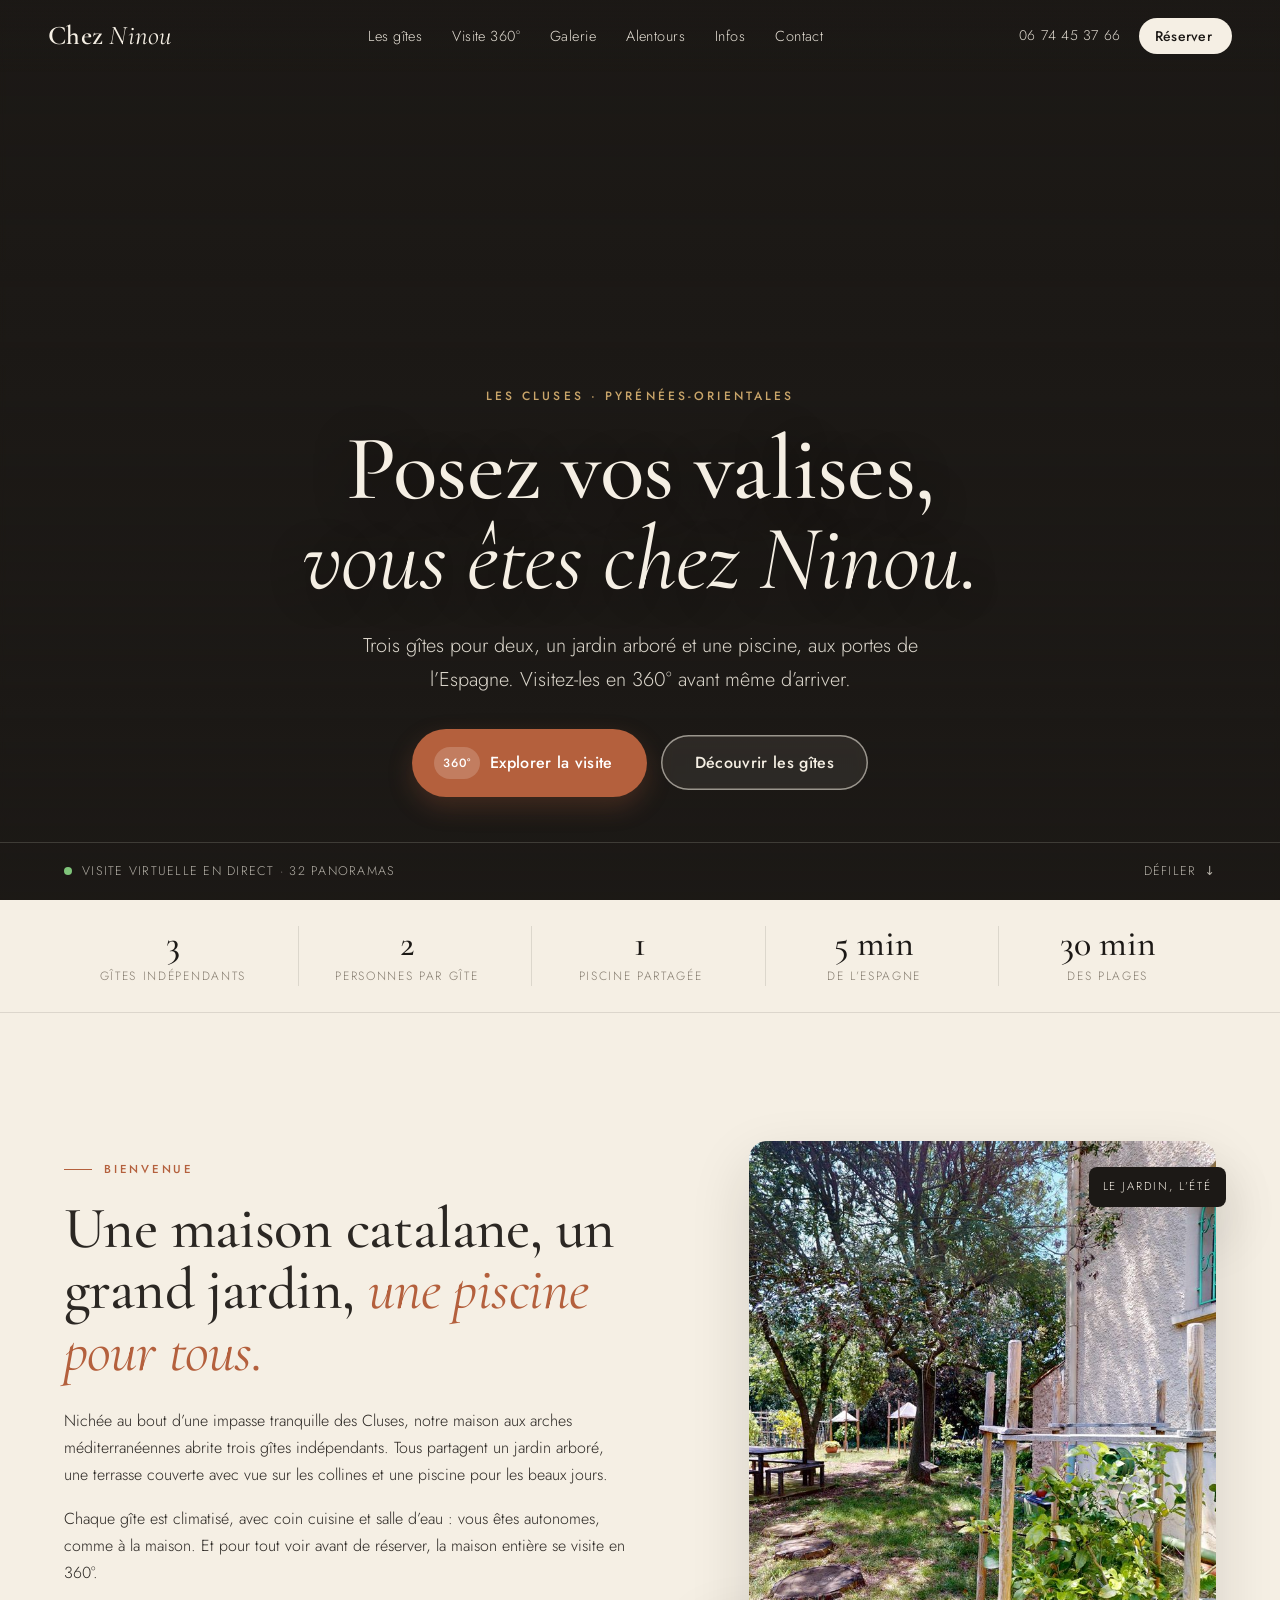
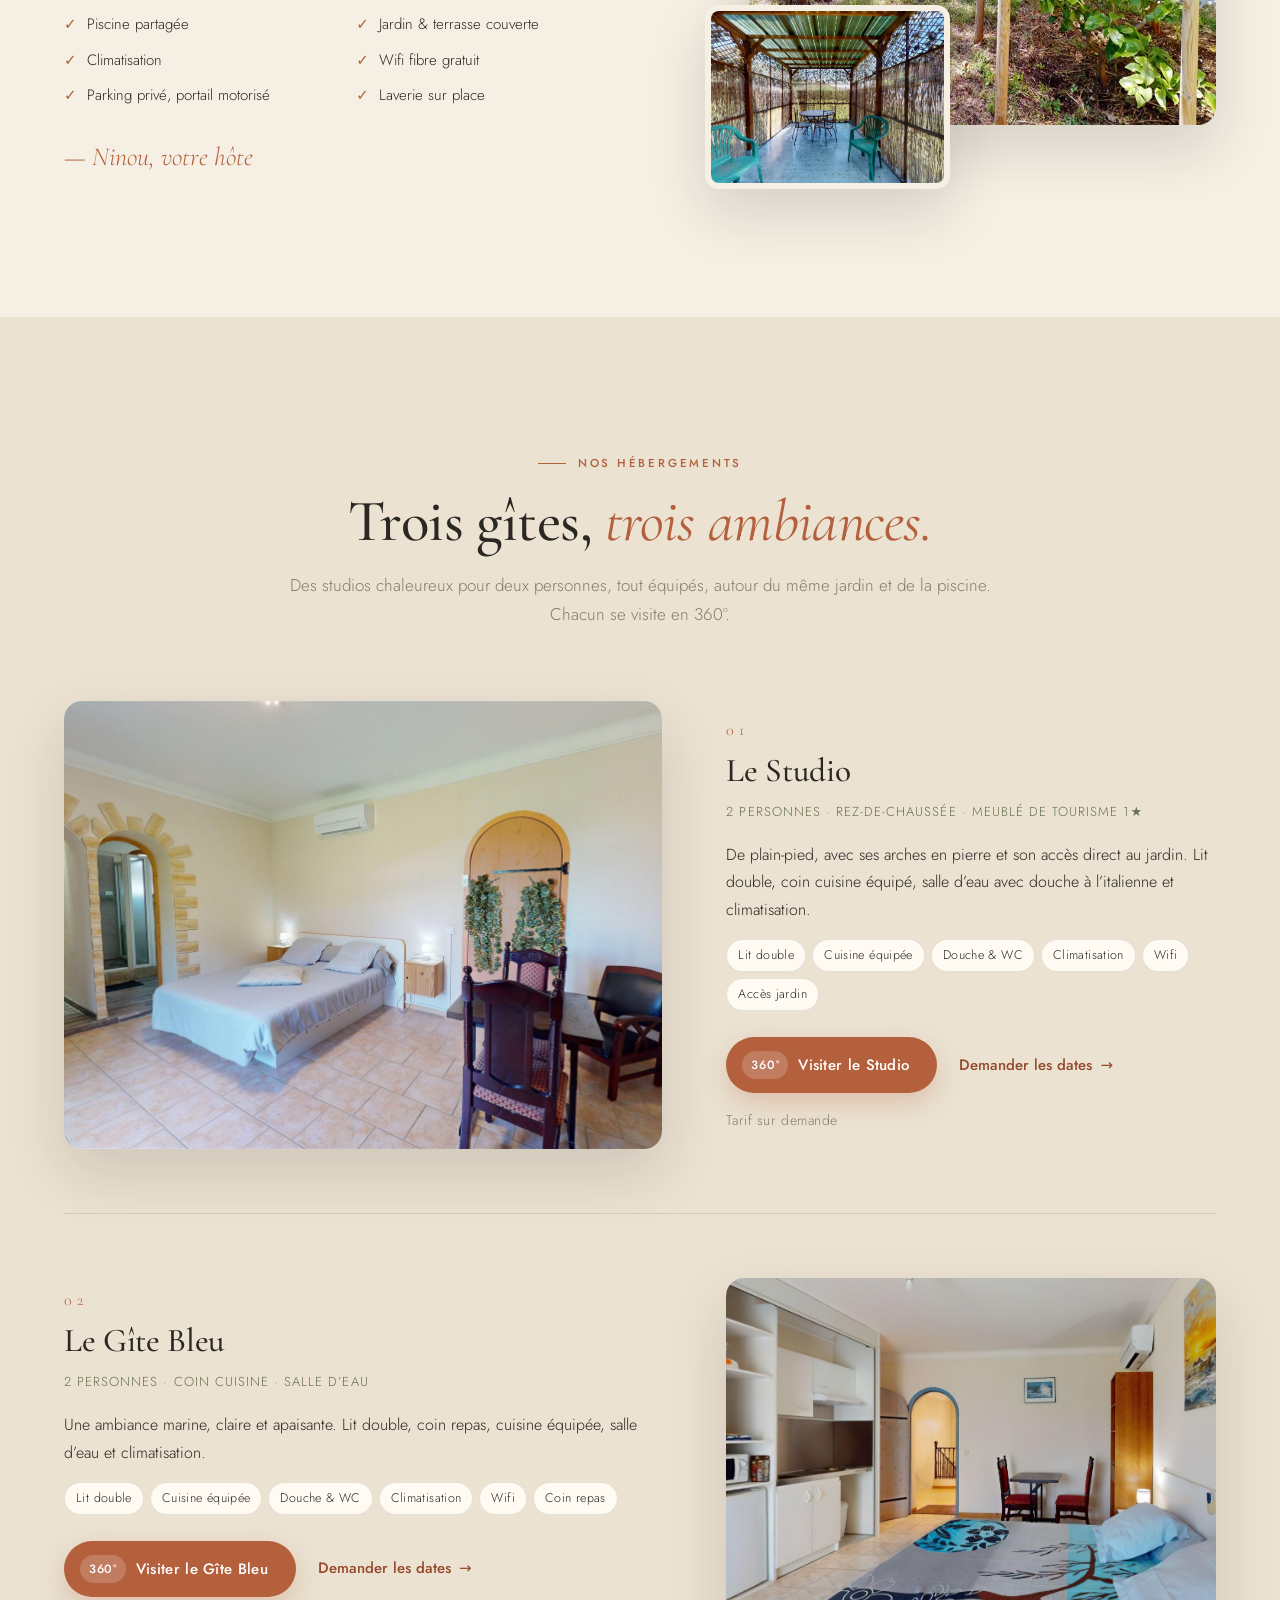
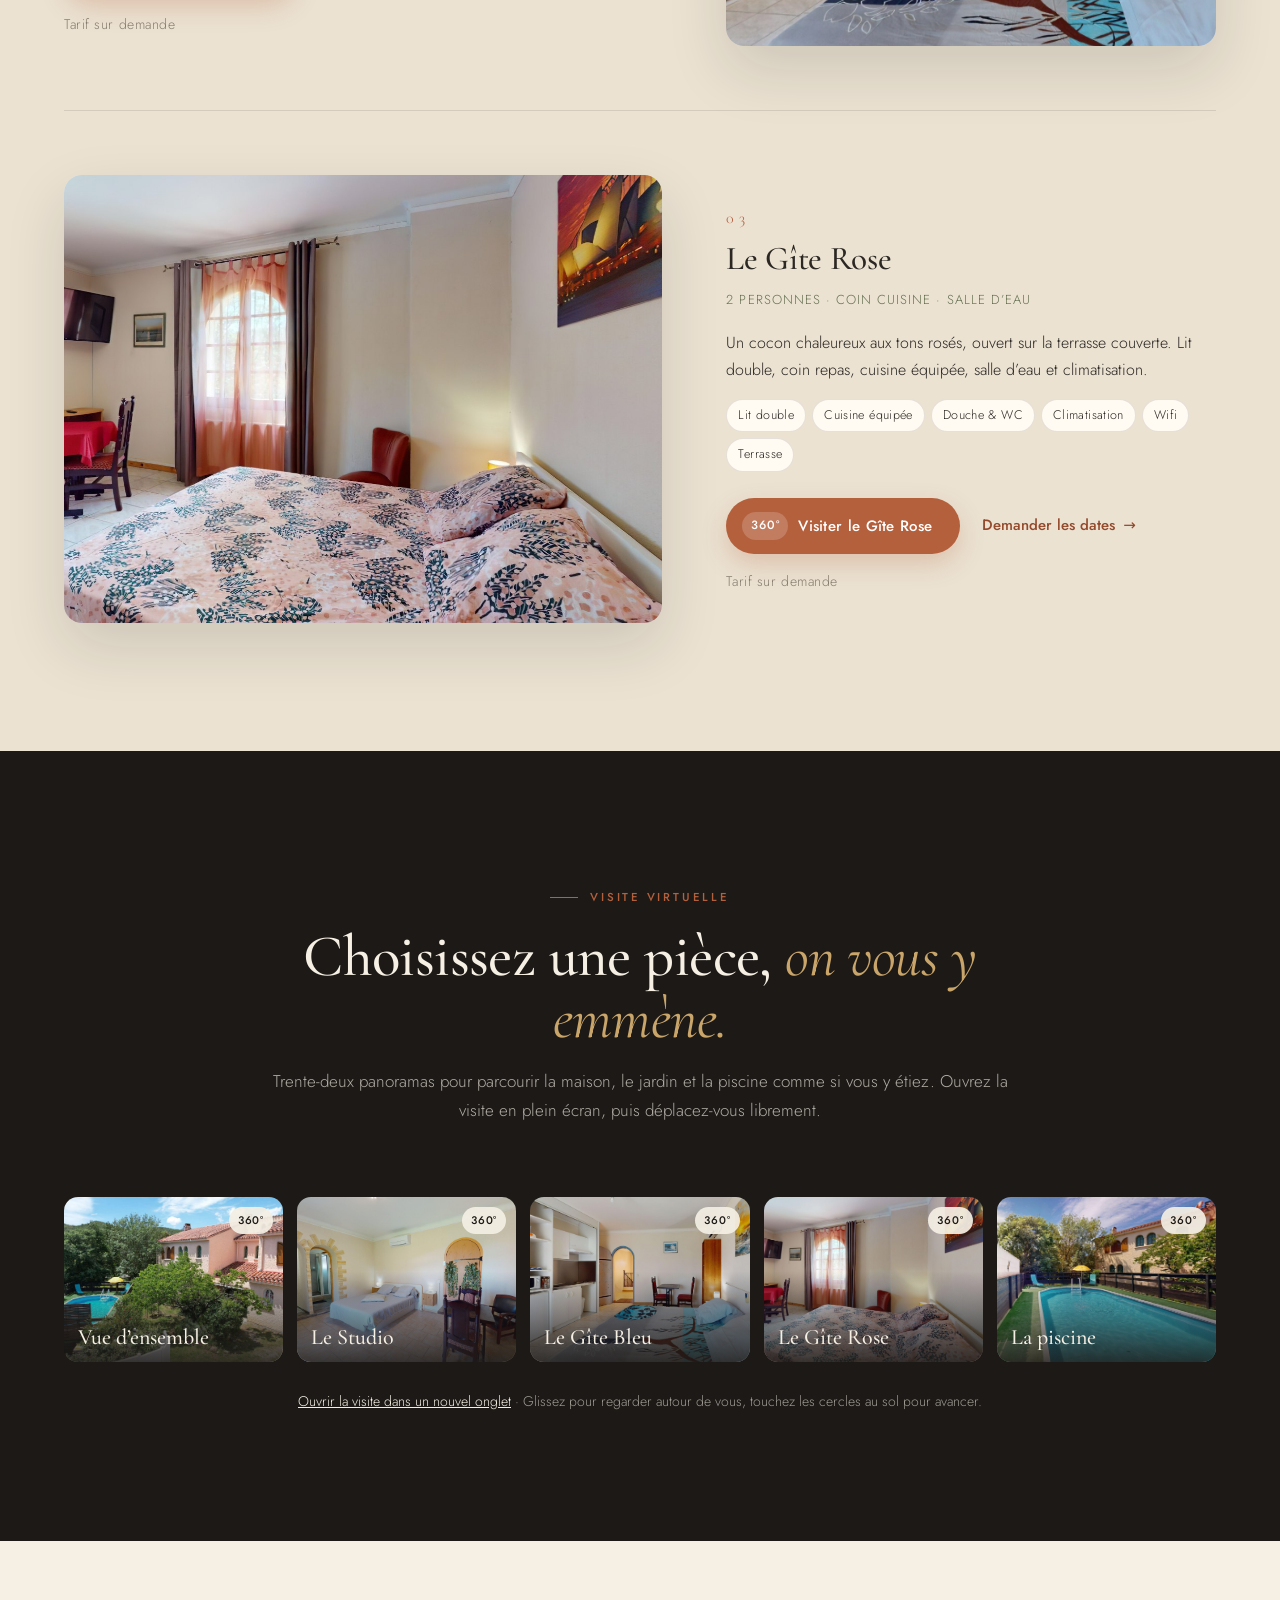
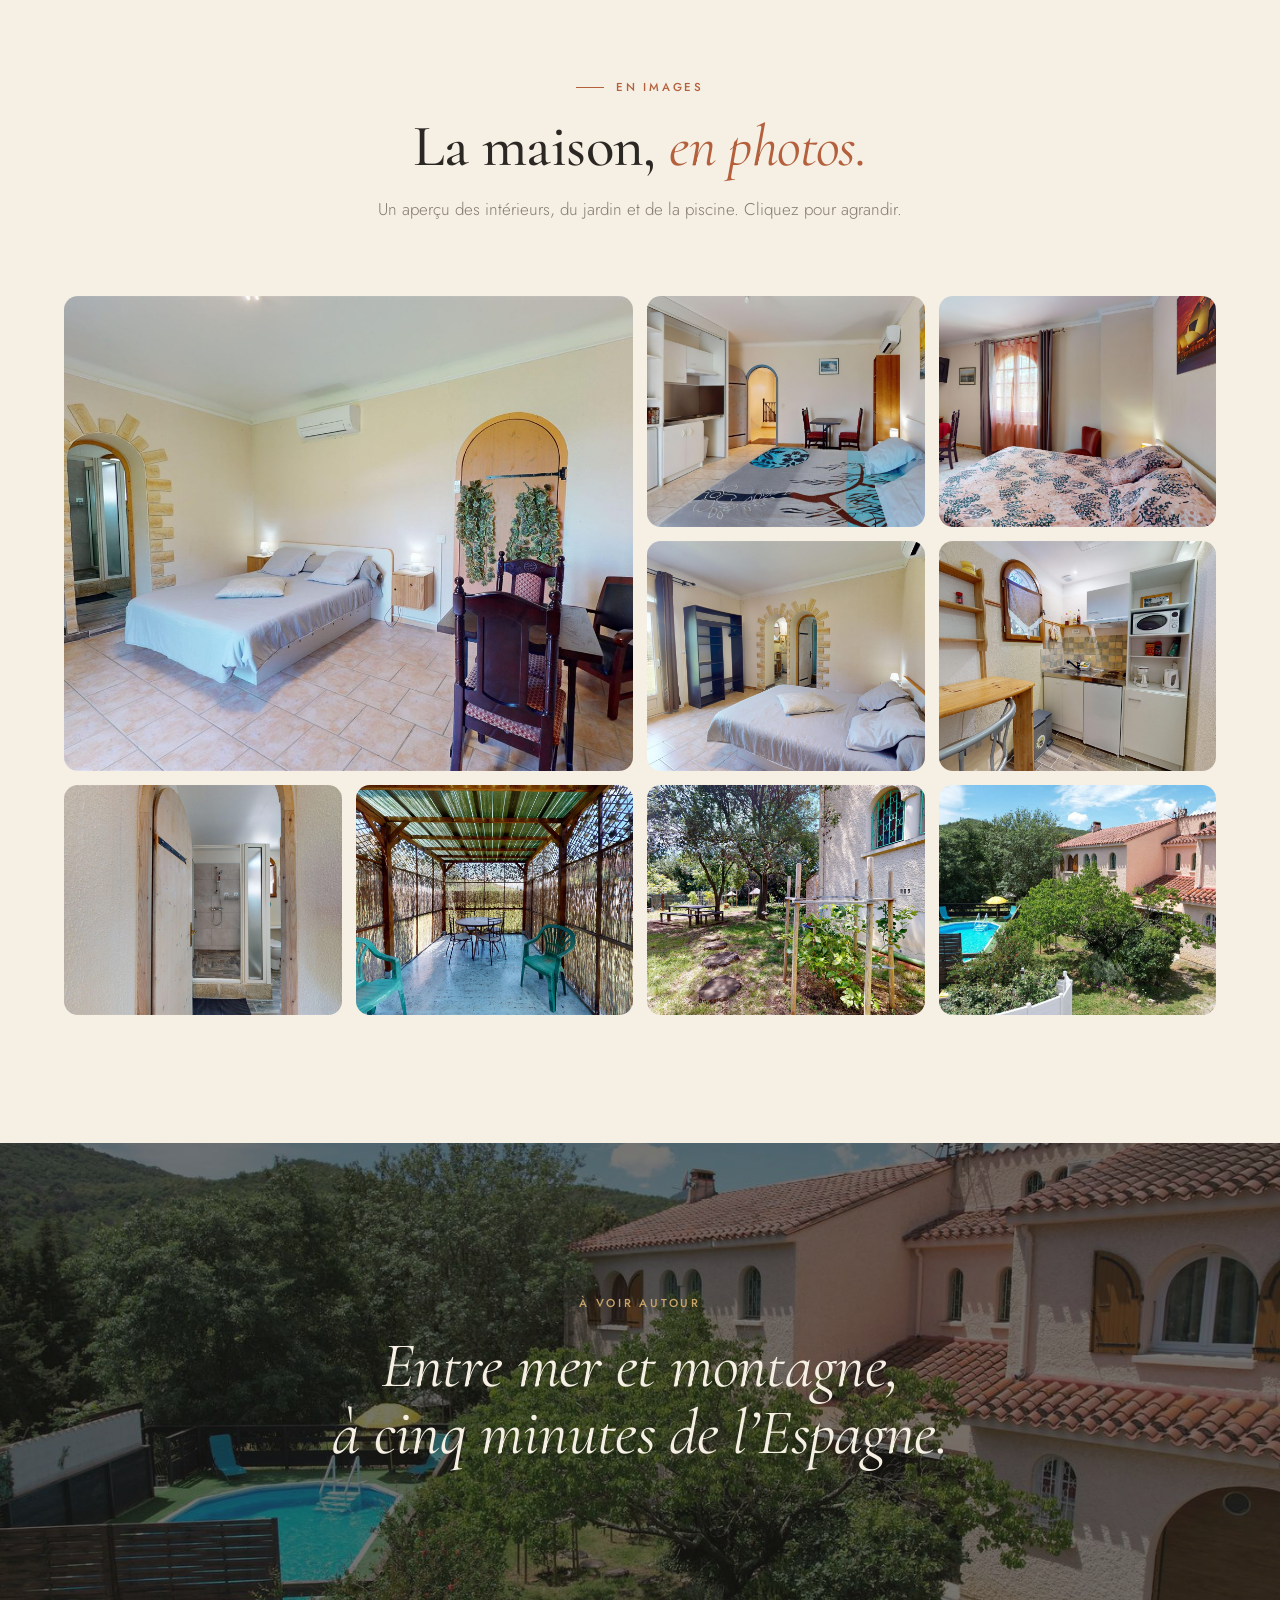
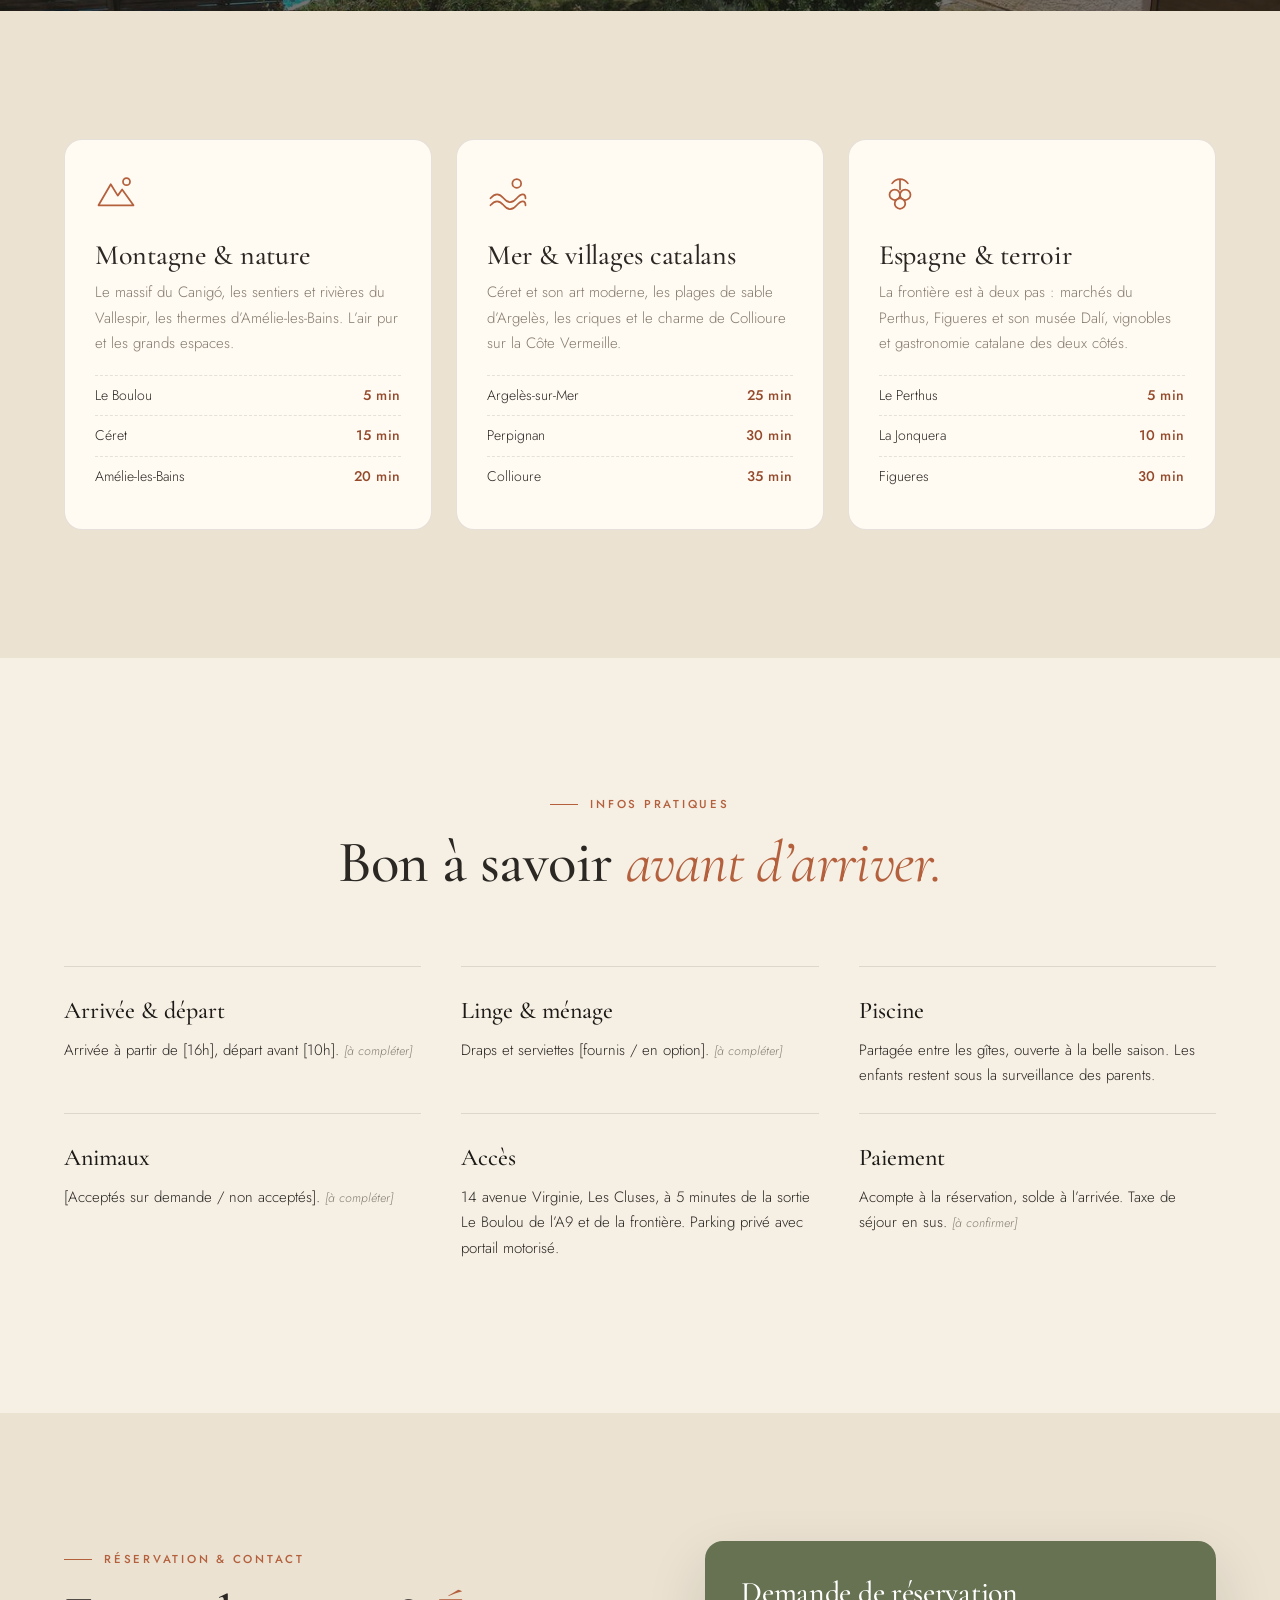
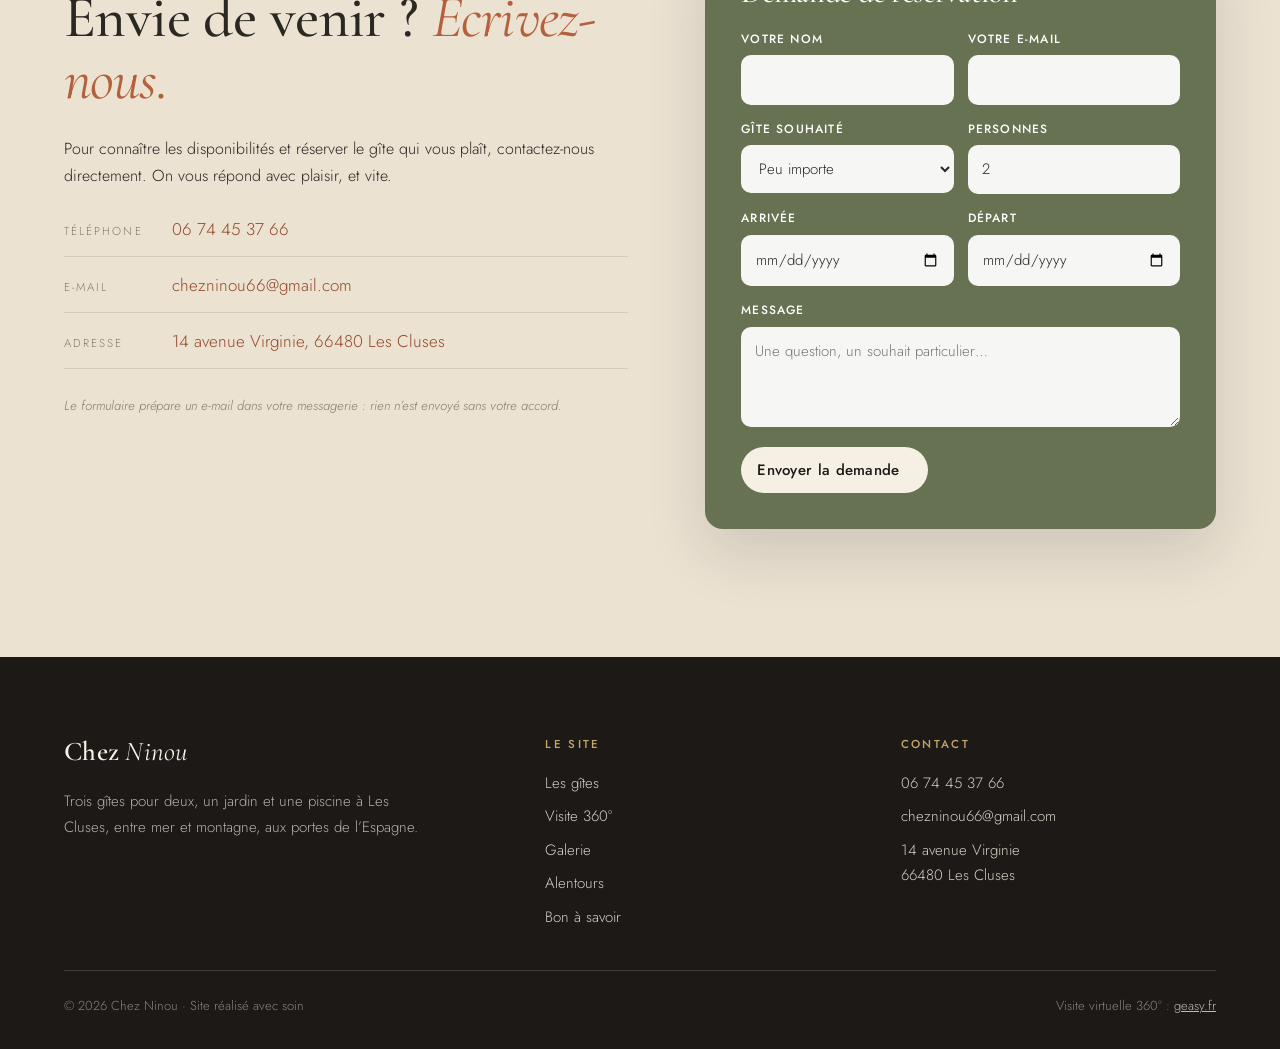
==== commit efdc59d6: "Refonte : visite 360 en plein ecran des l'arrivee, mode immersif, design editorial - Hero = la visit" ====
--- a/index.html
+++ b/index.html
@@ -2,24 +2,25 @@
 <html lang="fr">
 <head>
   <meta charset="UTF-8">
-  <meta name="viewport" content="width=device-width, initial-scale=1.0">
-  <title>Chez Ninou · Gîtes de charme dans le Vallespir</title>
-  <meta name="description" content="Chez Ninou · trois gîtes de charme au cœur du Vallespir (Pyrénées-Orientales), avec jardin arboré et piscine. Entre mer et montagne, un séjour au calme.">
-  <meta name="theme-color" content="#f7f2e9">
+  <meta name="viewport" content="width=device-width, initial-scale=1.0, viewport-fit=cover">
+  <title>Chez Ninou · Gîtes 360° à Les Cluses, Pyrénées-Orientales</title>
+  <meta name="description" content="Chez Ninou : trois gîtes pour deux personnes avec jardin arboré et piscine à Les Cluses, aux portes de l’Espagne. Visitez-les en 360° avant même d’arriver.">
+  <meta name="theme-color" content="#1c1916">
 
   <!-- Partage réseaux sociaux -->
   <meta property="og:type" content="website">
-  <meta property="og:title" content="Chez Ninou · Gîtes de charme dans le Vallespir">
-  <meta property="og:description" content="Trois gîtes au calme, avec jardin arboré et piscine, au cœur du Vallespir. Entre mer et montagne.">
-  <meta property="og:image" content="images/hero.jpg">
+  <meta property="og:title" content="Chez Ninou · Gîtes 360° à Les Cluses">
+  <meta property="og:description" content="Trois gîtes pour deux, un jardin arboré et une piscine, aux portes de l’Espagne. Visite virtuelle 360° en direct.">
+  <meta property="og:image" content="images/visite-poster.jpg">
   <meta property="og:locale" content="fr_FR">
   <meta name="twitter:card" content="summary_large_image">
 
-  <link rel="icon" href="data:image/svg+xml,%3Csvg xmlns='http://www.w3.org/2000/svg' viewBox='0 0 64 64'%3E%3Ccircle cx='32' cy='32' r='32' fill='%23b56a4a'/%3E%3Ctext x='32' y='44' text-anchor='middle' font-family='Georgia,serif' font-size='38' font-weight='600' fill='%23f7f2e9'%3EN%3C/text%3E%3C/svg%3E">
+  <link rel="icon" href="data:image/svg+xml,%3Csvg xmlns='http://www.w3.org/2000/svg' viewBox='0 0 64 64'%3E%3Ccircle cx='32' cy='32' r='32' fill='%23b4603d'/%3E%3Ctext x='32' y='44' text-anchor='middle' font-family='Georgia,serif' font-size='38' font-weight='600' fill='%23f5efe4'%3EN%3C/text%3E%3C/svg%3E">
 
   <link rel="preconnect" href="https://fonts.googleapis.com">
   <link rel="preconnect" href="https://fonts.gstatic.com" crossorigin>
-  <link href="https://fonts.googleapis.com/css2?family=Cormorant+Garamond:wght@500;600&family=Jost:wght@300;400;500&display=swap" rel="stylesheet">
+  <link rel="preconnect" href="https://geasy.fr">
+  <link href="https://fonts.googleapis.com/css2?family=Cormorant+Garamond:ital,wght@0,400;0,500;0,600;1,400;1,500&family=Jost:wght@300;400;500&display=swap" rel="stylesheet">
   <link rel="stylesheet" href="styles.css">
 
   <script type="application/ld+json">
@@ -27,8 +28,8 @@
     "@context": "https://schema.org",
     "@type": "LodgingBusiness",
     "name": "Chez Ninou",
-    "description": "Trois gîtes de charme avec jardin arboré et piscine au cœur du Vallespir, Pyrénées-Orientales.",
-    "image": "images/hero.jpg",
+    "description": "Trois gîtes pour deux personnes avec jardin arboré et piscine à Les Cluses, Pyrénées-Orientales, aux portes de l’Espagne.",
+    "image": "images/visite-poster.jpg",
     "telephone": "+33674453766",
     "email": "chezninou66@gmail.com",
     "address": { "@type": "PostalAddress", "streetAddress": "14 avenue Virginie", "postalCode": "66480", "addressLocality": "Les Cluses", "addressRegion": "Occitanie", "addressCountry": "FR" },
@@ -43,282 +44,408 @@
 </head>
 <body>
 
-  <a class="skip-link" href="#bienvenue">Aller au contenu</a>
-
-  <header class="site-header" id="haut">
-    <div class="wrap header-inner">
-      <a class="logo" href="#haut">Chez&nbsp;Ninou</a>
-      <button class="burger" type="button" aria-label="Ouvrir le menu" aria-expanded="false" aria-controls="menu">
-        <span></span><span></span><span></span>
-      </button>
-      <nav class="nav" id="menu">
+  <a class="skip-link" href="#intro">Aller au contenu</a>
+
+  <!-- EN-TÊTE -->
+  <header class="entete" id="entete">
+    <div class="entete-inner">
+      <a class="logo" href="#haut">Chez <em>Ninou</em></a>
+      <nav class="nav-bureau" aria-label="Navigation principale">
         <a href="#gites">Les gîtes</a>
         <a href="#visite">Visite 360°</a>
         <a href="#galerie">Galerie</a>
-        <a href="#alentours">Les alentours</a>
-        <a href="#infos">Bon à savoir</a>
+        <a href="#alentours">Alentours</a>
+        <a href="#infos">Infos</a>
         <a href="#contact">Contact</a>
+      </nav>
+      <div class="entete-actions">
+        <a href="tel:+33674453766" class="entete-tel">06 74 45 37 66</a>
         <a href="#contact" class="btn btn-mini">Réserver</a>
-      </nav>
+        <button class="burger" type="button" aria-label="Ouvrir le menu" aria-expanded="false" aria-controls="menu-mobile"><span></span><span></span></button>
+      </div>
     </div>
   </header>
 
-  <!-- HERO -->
-  <section class="hero">
-    <div class="hero-overlay"></div>
-    <div class="wrap hero-content">
-      <p class="kicker">Gîtes de charme · Vallespir · Pyrénées-Orientales</p>
-      <h1>Posez vos valises,<br>respirez.</h1>
-      <p class="hero-sous">Trois gîtes au calme, avec jardin arboré et piscine, au cœur du Vallespir. Entre mer et montagne. Bienvenue chez Ninou.</p>
-      <div class="hero-actions">
-        <a href="#gites" class="btn">Découvrir les gîtes</a>
-        <a href="#contact" class="btn btn-ghost">Réserver un séjour</a>
-      </div>
+  <div class="menu-mobile" id="menu-mobile" hidden>
+    <nav aria-label="Navigation mobile">
+      <a href="#gites"><small>01</small> Les gîtes</a>
+      <a href="#visite"><small>02</small> Visite 360°</a>
+      <a href="#galerie"><small>03</small> Galerie</a>
+      <a href="#alentours"><small>04</small> Alentours</a>
+      <a href="#infos"><small>05</small> Bon à savoir</a>
+      <a href="#contact"><small>06</small> Contact</a>
+    </nav>
+    <div class="menu-mobile-bas">
+      <a href="tel:+33674453766">06 74 45 37 66</a>
+      <a href="mailto:chezninou66@gmail.com">chezninou66@gmail.com</a>
+      <a href="#contact" class="btn">Réserver un séjour</a>
     </div>
-    <a class="hero-scroll" href="#bienvenue" aria-label="Défiler vers le bas">↓</a>
-  </section>
-
-  <!-- BIENVENUE -->
-  <section class="section" id="bienvenue">
-    <div class="wrap deux-cols">
-      <div class="reveal">
-        <p class="etiq">Bienvenue</p>
-        <h2>Une maison de caractère, un jardin, une piscine</h2>
-        <p>Nichée au bout d'une impasse tranquille des Cluses, aux portes de l'Espagne, notre maison aux jolies arches méditerranéennes abrite trois gîtes indépendants. Tous partagent un grand jardin arboré, une terrasse couverte avec vue sur les collines et une piscine pour les beaux jours.</p>
-        <p>Chaque gîte est climatisé, équipé d'un coin cuisine et d'une salle d'eau : vous êtes autonomes, comme à la maison. Idéal pour rayonner entre plages de la Côte Vermeille, villages catalans et sentiers de montagne.</p>
-        <p class="signature">— Ninou, votre hôte</p>
-      </div>
-      <ul class="atouts reveal">
-        <li><span class="ico">✦</span> Piscine partagée</li>
-        <li><span class="ico">✦</span> Jardin arboré &amp; terrasse couverte</li>
-        <li><span class="ico">✦</span> Climatisation</li>
-        <li><span class="ico">✦</span> Wifi fibre gratuit</li>
-        <li><span class="ico">✦</span> Parking privé (portail motorisé)</li>
-        <li><span class="ico">✦</span> Laverie sur place</li>
+  </div>
+
+  <main>
+
+    <!-- HERO : la visite virtuelle en plein écran -->
+    <section class="hero" id="haut">
+      <div class="hero-tour">
+        <img class="hero-poster" src="images/visite-poster.jpg" alt="" aria-hidden="true">
+        <iframe class="hero-iframe" title="Visite virtuelle 360° de Chez Ninou" allow="fullscreen; gyroscope; accelerometer; xr-spatial-tracking" allowfullscreen></iframe>
+      </div>
+
+      <div class="hero-voile">
+        <div class="hero-texte">
+          <p class="kicker">Les Cluses · Pyrénées-Orientales</p>
+          <h1>Posez vos valises,<br><em>vous êtes chez Ninou.</em></h1>
+          <p class="hero-sous">Trois gîtes pour deux, un jardin arboré et une piscine, aux portes de l’Espagne. Visitez-les en 360° avant même d’arriver.</p>
+          <div class="hero-actions">
+            <button type="button" class="btn btn-grand" id="explorer"><span class="btn-ico">360°</span> Explorer la visite</button>
+            <a href="#gites" class="btn btn-ghost btn-grand">Découvrir les gîtes</a>
+          </div>
+        </div>
+        <div class="hero-bas">
+          <span class="badge-live"><i></i><span class="badge-texte">Chargement de la visite virtuelle…</span></span>
+          <a href="#intro" class="hero-scroll" aria-label="Défiler vers le contenu">Défiler <span>↓</span></a>
+        </div>
+      </div>
+
+      <div class="hero-controles" hidden>
+        <div class="scenes-chips" role="group" aria-label="Choisir un point de départ">
+          <button type="button" class="chip actif" data-scene="" aria-pressed="true">Vue d’ensemble</button>
+          <button type="button" class="chip" data-scene="chambre_rdc_1" aria-pressed="false">Le Studio</button>
+          <button type="button" class="chip" data-scene="blanc_1" aria-pressed="false">Gîte Bleu</button>
+          <button type="button" class="chip" data-scene="rouge_1" aria-pressed="false">Gîte Rose</button>
+          <button type="button" class="chip" data-scene="piscine" aria-pressed="false">Piscine</button>
+        </div>
+        <span class="controles-sep" aria-hidden="true"></span>
+        <button type="button" class="ctrl" id="hero-plein-ecran" title="Plein écran">⛶<span class="ctrl-texte"> Plein écran</span></button>
+        <button type="button" class="ctrl ctrl-fermer" id="quitter">✕<span class="ctrl-texte"> Quitter la visite</span></button>
+      </div>
+    </section>
+
+    <!-- CHIFFRES CLÉS -->
+    <section class="bandeau" aria-label="En bref">
+      <ul class="stats wrap">
+        <li><strong>3</strong><span>gîtes indépendants</span></li>
+        <li><strong>2</strong><span>personnes par gîte</span></li>
+        <li><strong>1</strong><span>piscine partagée</span></li>
+        <li><strong>5 min</strong><span>de l’Espagne</span></li>
+        <li><strong>30 min</strong><span>des plages</span></li>
       </ul>
-    </div>
-  </section>
-
-  <!-- LES GÎTES -->
-  <section class="section section-alt" id="gites">
+    </section>
+
+    <!-- BIENVENUE -->
+    <section class="section" id="intro">
+      <div class="wrap deux-cols">
+        <div class="reveal">
+          <p class="etiq">Bienvenue</p>
+          <h2>Une maison catalane, un grand jardin, <em>une piscine pour tous.</em></h2>
+          <p>Nichée au bout d’une impasse tranquille des Cluses, notre maison aux arches méditerranéennes abrite trois gîtes indépendants. Tous partagent un jardin arboré, une terrasse couverte avec vue sur les collines et une piscine pour les beaux jours.</p>
+          <p>Chaque gîte est climatisé, avec coin cuisine et salle d’eau : vous êtes autonomes, comme à la maison. Et pour tout voir avant de réserver, la maison entière se visite en 360°.</p>
+          <ul class="atouts">
+            <li>Piscine partagée</li>
+            <li>Jardin &amp; terrasse couverte</li>
+            <li>Climatisation</li>
+            <li>Wifi fibre gratuit</li>
+            <li>Parking privé, portail motorisé</li>
+            <li>Laverie sur place</li>
+          </ul>
+          <p class="signature">Ninou, votre hôte</p>
+        </div>
+        <div class="collage reveal">
+          <div class="collage-grande"><img src="images/hero.jpg" alt="Le jardin arboré, la table de pique-nique et les fenêtres aux grilles turquoise" loading="lazy"></div>
+          <div class="collage-petite"><img src="images/terrasse.jpg" alt="La terrasse couverte" loading="lazy"></div>
+          <span class="collage-etiquette">Le jardin, l’été</span>
+        </div>
+      </div>
+    </section>
+
+    <!-- LES GÎTES -->
+    <section class="section section-alt" id="gites">
+      <div class="wrap">
+        <div class="section-tete">
+          <p class="etiq">Nos hébergements</p>
+          <h2>Trois gîtes, <em>trois ambiances.</em></h2>
+          <p class="intro">Des studios chaleureux pour deux personnes, tout équipés, autour du même jardin et de la piscine. Chacun se visite en 360°.</p>
+        </div>
+
+        <div class="gites-liste">
+          <article class="gite reveal">
+            <a class="gite-photo" href="images/studio.jpg" data-lightbox data-caption="Le Studio">
+              <img src="images/studio.jpg" alt="Le Studio : lit double, arches en pierre, coin cuisine et salle d’eau" loading="lazy">
+              <span class="gite-photo-badge">Agrandir</span>
+            </a>
+            <div class="gite-texte">
+              <span class="num">01</span>
+              <h3>Le Studio</h3>
+              <p class="gite-meta">2 personnes · rez-de-chaussée · meublé de tourisme 1★</p>
+              <p>De plain-pied, avec ses arches en pierre et son accès direct au jardin. Lit double, coin cuisine équipé, salle d’eau avec douche à l’italienne et climatisation.</p>
+              <ul class="equip">
+                <li>Lit double</li><li>Cuisine équipée</li><li>Douche &amp; WC</li><li>Climatisation</li><li>Wifi</li><li>Accès jardin</li>
+              </ul>
+              <div class="gite-actions">
+                <button type="button" class="btn" data-visite="chambre_rdc_1"><span class="btn-ico">360°</span> Visiter le Studio</button>
+                <a href="#contact" class="lien-fleche" data-gite="Le Studio">Demander les dates</a>
+              </div>
+              <p class="gite-prix">Tarif sur demande</p>
+            </div>
+          </article>
+
+          <article class="gite reveal">
+            <a class="gite-photo" href="images/gite-bleu.jpg" data-lightbox data-caption="Le Gîte Bleu">
+              <img src="images/gite-bleu.jpg" alt="Le Gîte Bleu : lit double, coin cuisine et coin repas aux tons bleus" loading="lazy">
+              <span class="gite-photo-badge">Agrandir</span>
+            </a>
+            <div class="gite-texte">
+              <span class="num">02</span>
+              <h3>Le Gîte Bleu</h3>
+              <p class="gite-meta">2 personnes · coin cuisine · salle d’eau</p>
+              <p>Une ambiance marine, claire et apaisante. Lit double, coin repas, cuisine équipée, salle d’eau et climatisation.</p>
+              <ul class="equip">
+                <li>Lit double</li><li>Cuisine équipée</li><li>Douche &amp; WC</li><li>Climatisation</li><li>Wifi</li><li>Coin repas</li>
+              </ul>
+              <div class="gite-actions">
+                <button type="button" class="btn" data-visite="blanc_1"><span class="btn-ico">360°</span> Visiter le Gîte Bleu</button>
+                <a href="#contact" class="lien-fleche" data-gite="Le Gîte Bleu">Demander les dates</a>
+              </div>
+              <p class="gite-prix">Tarif sur demande</p>
+            </div>
+          </article>
+
+          <article class="gite reveal">
+            <a class="gite-photo" href="images/gite-rose.jpg" data-lightbox data-caption="Le Gîte Rose">
+              <img src="images/gite-rose.jpg" alt="Le Gîte Rose : lit double, coin repas et rideaux roses" loading="lazy">
+              <span class="gite-photo-badge">Agrandir</span>
+            </a>
+            <div class="gite-texte">
+              <span class="num">03</span>
+              <h3>Le Gîte Rose</h3>
+              <p class="gite-meta">2 personnes · coin cuisine · salle d’eau</p>
+              <p>Un cocon chaleureux aux tons rosés, ouvert sur la terrasse couverte. Lit double, coin repas, cuisine équipée, salle d’eau et climatisation.</p>
+              <ul class="equip">
+                <li>Lit double</li><li>Cuisine équipée</li><li>Douche &amp; WC</li><li>Climatisation</li><li>Wifi</li><li>Terrasse</li>
+              </ul>
+              <div class="gite-actions">
+                <button type="button" class="btn" data-visite="rouge_1"><span class="btn-ico">360°</span> Visiter le Gîte Rose</button>
+                <a href="#contact" class="lien-fleche" data-gite="Le Gîte Rose">Demander les dates</a>
+              </div>
+              <p class="gite-prix">Tarif sur demande</p>
+            </div>
+          </article>
+        </div>
+      </div>
+    </section>
+
+    <!-- VISITE 360° : choisir une pièce -->
+    <section class="section section-dark" id="visite">
+      <div class="wrap">
+        <div class="section-tete">
+          <p class="etiq">Visite virtuelle</p>
+          <h2>Choisissez une pièce, <em>on vous y emmène.</em></h2>
+          <p class="intro">Trente-deux panoramas pour parcourir la maison, le jardin et la piscine comme si vous y étiez. Ouvrez la visite en plein écran, puis déplacez-vous librement.</p>
+        </div>
+        <div class="scenes reveal">
+          <button type="button" class="scene" data-visite="">
+            <img src="images/visite-poster.jpg" alt="" loading="lazy">
+            <span class="scene-nom">Vue d’ensemble</span><span class="scene-360">360°</span>
+          </button>
+          <button type="button" class="scene" data-visite="chambre_rdc_1">
+            <img src="images/studio.jpg" alt="" loading="lazy">
+            <span class="scene-nom">Le Studio</span><span class="scene-360">360°</span>
+          </button>
+          <button type="button" class="scene" data-visite="blanc_1">
+            <img src="images/gite-bleu.jpg" alt="" loading="lazy">
+            <span class="scene-nom">Le Gîte Bleu</span><span class="scene-360">360°</span>
+          </button>
+          <button type="button" class="scene" data-visite="rouge_1">
+            <img src="images/gite-rose.jpg" alt="" loading="lazy">
+            <span class="scene-nom">Le Gîte Rose</span><span class="scene-360">360°</span>
+          </button>
+          <button type="button" class="scene" data-visite="piscine">
+            <img src="images/piscine.jpg" alt="" loading="lazy">
+            <span class="scene-nom">La piscine</span><span class="scene-360">360°</span>
+          </button>
+        </div>
+        <p class="center visite-note"><a href="https://geasy.fr/chez-ninou/" target="_blank" rel="noopener">Ouvrir la visite dans un nouvel onglet</a> · Glissez pour regarder autour de vous, touchez les cercles au sol pour avancer.</p>
+      </div>
+    </section>
+
+    <!-- GALERIE -->
+    <section class="section" id="galerie">
+      <div class="wrap">
+        <div class="section-tete">
+          <p class="etiq">En images</p>
+          <h2>La maison, <em>en photos.</em></h2>
+          <p class="intro">Un aperçu des intérieurs, du jardin et de la piscine. Cliquez pour agrandir.</p>
+        </div>
+        <div class="galerie">
+          <a class="g-item reveal" href="images/studio.jpg" data-lightbox data-caption="Le Studio et ses arches en pierre"><img src="images/studio.jpg" alt="Le Studio et ses arches en pierre" loading="lazy"></a>
+          <a class="g-item reveal" href="images/gite-bleu.jpg" data-lightbox data-caption="Le Gîte Bleu"><img src="images/gite-bleu.jpg" alt="Le Gîte Bleu" loading="lazy"></a>
+          <a class="g-item reveal" href="images/gite-rose.jpg" data-lightbox data-caption="Le Gîte Rose"><img src="images/gite-rose.jpg" alt="Le Gîte Rose" loading="lazy"></a>
+          <a class="g-item reveal" href="images/chambre.jpg" data-lightbox data-caption="Le Studio, côté jardin"><img src="images/chambre.jpg" alt="Le Studio, côté jardin" loading="lazy"></a>
+          <a class="g-item reveal" href="images/cuisine.jpg" data-lightbox data-caption="Coin cuisine équipé"><img src="images/cuisine.jpg" alt="Coin cuisine équipé" loading="lazy"></a>
+          <a class="g-item reveal" href="images/salle-eau.jpg" data-lightbox data-caption="Salle d’eau avec douche à l’italienne"><img src="images/salle-eau.jpg" alt="Salle d’eau avec douche à l’italienne" loading="lazy"></a>
+          <a class="g-item reveal" href="images/terrasse.jpg" data-lightbox data-caption="La terrasse couverte"><img src="images/terrasse.jpg" alt="La terrasse couverte" loading="lazy"></a>
+          <a class="g-item reveal" href="images/hero.jpg" data-lightbox data-caption="Le jardin arboré"><img src="images/hero.jpg" alt="Le jardin arboré" loading="lazy"></a>
+          <a class="g-item reveal" href="images/visite-poster.jpg" data-lightbox data-caption="La maison, le jardin et la piscine vus du ciel"><img src="images/visite-poster.jpg" alt="La maison, le jardin et la piscine vus du ciel" loading="lazy"></a>
+        </div>
+      </div>
+    </section>
+
+    <!-- ALENTOURS -->
+    <section id="alentours">
+      <div class="bande">
+        <div class="wrap">
+          <p class="etiq etiq-clair">À voir autour</p>
+          <h2>Entre mer et montagne,<br>à cinq minutes de l’Espagne.</h2>
+        </div>
+      </div>
+      <div class="section section-alt">
+        <div class="wrap cartes-3">
+          <div class="carte-info reveal">
+            <svg class="carte-ico" viewBox="0 0 48 48" aria-hidden="true"><path d="M4 38 18 14l8 13 5-7 13 18Z" fill="none" stroke="currentColor" stroke-width="2" stroke-linejoin="round"/><circle cx="36" cy="11" r="4" fill="none" stroke="currentColor" stroke-width="2"/></svg>
+            <h3>Montagne &amp; nature</h3>
+            <p>Le massif du Canigó, les sentiers et rivières du Vallespir, les thermes d’Amélie-les-Bains. L’air pur et les grands espaces.</p>
+            <ul class="distances">
+              <li><span>Le Boulou</span><span>5 min</span></li>
+              <li><span>Céret</span><span>15 min</span></li>
+              <li><span>Amélie-les-Bains</span><span>20 min</span></li>
+            </ul>
+          </div>
+          <div class="carte-info reveal">
+            <svg class="carte-ico" viewBox="0 0 48 48" aria-hidden="true"><path d="M4 30c5-6 10-6 15 0s10 6 15 0 10-6 10 0M4 38c5-6 10-6 15 0s10 6 15 0 10-6 10 0" fill="none" stroke="currentColor" stroke-width="2" stroke-linecap="round"/><circle cx="34" cy="13" r="5" fill="none" stroke="currentColor" stroke-width="2"/></svg>
+            <h3>Mer &amp; villages catalans</h3>
+            <p>Céret et son art moderne, les plages de sable d’Argelès, les criques et le charme de Collioure sur la Côte Vermeille.</p>
+            <ul class="distances">
+              <li><span>Argelès-sur-Mer</span><span>25 min</span></li>
+              <li><span>Perpignan</span><span>30 min</span></li>
+              <li><span>Collioure</span><span>35 min</span></li>
+            </ul>
+          </div>
+          <div class="carte-info reveal">
+            <svg class="carte-ico" viewBox="0 0 48 48" aria-hidden="true"><circle cx="18" cy="26" r="6" fill="none" stroke="currentColor" stroke-width="2"/><circle cx="30" cy="26" r="6" fill="none" stroke="currentColor" stroke-width="2"/><circle cx="24" cy="36" r="6" fill="none" stroke="currentColor" stroke-width="2"/><path d="M24 20V8m0 0c4 0 7 2 9 5M24 8c-4 0-7 2-9 5" fill="none" stroke="currentColor" stroke-width="2" stroke-linecap="round"/></svg>
+            <h3>Espagne &amp; terroir</h3>
+            <p>La frontière est à deux pas : marchés du Perthus, Figueres et son musée Dalí, vignobles et gastronomie catalane des deux côtés.</p>
+            <ul class="distances">
+              <li><span>Le Perthus</span><span>5 min</span></li>
+              <li><span>La Jonquera</span><span>10 min</span></li>
+              <li><span>Figueres</span><span>30 min</span></li>
+            </ul>
+          </div>
+        </div>
+      </div>
+    </section>
+
+    <!-- BON À SAVOIR -->
+    <section class="section" id="infos">
+      <div class="wrap">
+        <div class="section-tete">
+          <p class="etiq">Infos pratiques</p>
+          <h2>Bon à savoir <em>avant d’arriver.</em></h2>
+        </div>
+        <dl class="infos reveal">
+          <div><dt>Arrivée &amp; départ</dt><dd>Arrivée à partir de [16h], départ avant [10h]. <span class="mini-note">[à compléter]</span></dd></div>
+          <div><dt>Linge &amp; ménage</dt><dd>Draps et serviettes [fournis / en option]. <span class="mini-note">[à compléter]</span></dd></div>
+          <div><dt>Piscine</dt><dd>Partagée entre les gîtes, ouverte à la belle saison. Les enfants restent sous la surveillance des parents.</dd></div>
+          <div><dt>Animaux</dt><dd>[Acceptés sur demande / non acceptés]. <span class="mini-note">[à compléter]</span></dd></div>
+          <div><dt>Accès</dt><dd>14 avenue Virginie, Les Cluses, à 5 minutes de la sortie Le Boulou de l’A9 et de la frontière. Parking privé avec portail motorisé.</dd></div>
+          <div><dt>Paiement</dt><dd>Acompte à la réservation, solde à l’arrivée. Taxe de séjour en sus. <span class="mini-note">[à confirmer]</span></dd></div>
+        </dl>
+      </div>
+    </section>
+
+    <!-- CONTACT -->
+    <section class="section section-alt" id="contact">
+      <div class="wrap deux-cols deux-cols-top">
+        <div class="reveal">
+          <p class="etiq">Réservation &amp; contact</p>
+          <h2>Envie de venir&nbsp;? <em>Écrivez-nous.</em></h2>
+          <p>Pour connaître les disponibilités et réserver le gîte qui vous plaît, contactez-nous directement. On vous répond avec plaisir, et vite.</p>
+          <ul class="contact-liste">
+            <li><span class="contact-cle">Téléphone</span><a href="tel:+33674453766">06 74 45 37 66</a></li>
+            <li><span class="contact-cle">E-mail</span><a href="mailto:chezninou66@gmail.com">chezninou66@gmail.com</a></li>
+            <li><span class="contact-cle">Adresse</span><a href="https://www.google.com/maps/search/?api=1&query=14+Avenue+Virginie+66480+Les+Cluses" target="_blank" rel="noopener">14 avenue Virginie, 66480 Les Cluses</a></li>
+          </ul>
+          <p class="mini-note">Le formulaire prépare un e-mail dans votre messagerie : rien n’est envoyé sans votre accord.</p>
+        </div>
+
+        <form class="carte-resa reveal" id="form-resa" novalidate>
+          <h3>Demande de réservation</h3>
+          <div class="champs">
+            <label>Votre nom<input type="text" name="nom" required autocomplete="name"></label>
+            <label>Votre e-mail<input type="email" name="email" required autocomplete="email"></label>
+            <label>Gîte souhaité
+              <select name="gite">
+                <option>Peu importe</option>
+                <option>Le Studio</option>
+                <option>Le Gîte Bleu</option>
+                <option>Le Gîte Rose</option>
+              </select>
+            </label>
+            <label>Personnes<input type="number" name="personnes" min="1" max="2" value="2"></label>
+            <label>Arrivée<input type="date" name="arrivee" required></label>
+            <label>Départ<input type="date" name="depart" required></label>
+            <label class="pleine">Message<textarea name="message" rows="3" placeholder="Une question, un souhait particulier…"></textarea></label>
+          </div>
+          <p class="form-erreur" role="alert" hidden></p>
+          <button type="submit" class="btn btn-clair">Envoyer la demande</button>
+        </form>
+      </div>
+    </section>
+
+  </main>
+
+  <footer class="pied">
     <div class="wrap">
-      <p class="etiq center">Nos hébergements</p>
-      <h2 class="center">Les trois gîtes</h2>
-      <p class="intro center">Trois studios chaleureux pour deux personnes, tout équipés, autour du même jardin et de la piscine.</p>
-
-      <div class="cartes">
-        <article class="carte-gite reveal">
-          <a class="carte-photo" href="images/studio.jpg" data-lightbox data-caption="Le Studio">
-            <img src="images/studio.jpg" alt="Le Studio : lit double, arches en pierre, coin cuisine et salle d'eau" loading="lazy">
-          </a>
-          <div class="carte-corps">
-            <h3>Le Studio</h3>
-            <p class="carte-meta">2 personnes · classé Meublé de tourisme 1★ · rez-de-chaussée</p>
-            <p>Studio de plain-pied, lit double, coin cuisine équipé et salle d'eau. Climatisation, accès direct au jardin.</p>
-            <ul class="equip">
-              <li>Lit double</li><li>Cuisine équipée</li><li>Douche &amp; WC</li><li>Climatisation</li><li>Wifi</li>
-            </ul>
-            <p class="carte-prix"><strong>Tarif sur demande</strong></p>
-            <div class="carte-actions">
-              <a href="#contact" class="btn btn-mini" data-gite="Le Studio">Demander les dates</a>
-              <a href="#visite" class="lien-visite" data-visite="chambre_rdc_1">Visite 360°</a>
-            </div>
-          </div>
-        </article>
-
-        <article class="carte-gite reveal">
-          <a class="carte-photo" href="images/gite-bleu.jpg" data-lightbox data-caption="Le Gîte Bleu">
-            <img src="images/gite-bleu.jpg" alt="Le Gîte Bleu : lit double, coin cuisine et coin repas aux tons bleus" loading="lazy">
-          </a>
-          <div class="carte-corps">
-            <h3>Le Gîte Bleu</h3>
-            <p class="carte-meta">2 personnes · coin cuisine · salle d'eau</p>
-            <p>Ambiance marine et lumineuse, lit double, coin repas, cuisine équipée et climatisation.</p>
-            <ul class="equip">
-              <li>Lit double</li><li>Cuisine équipée</li><li>Douche &amp; WC</li><li>Climatisation</li><li>Accès jardin</li>
-            </ul>
-            <p class="carte-prix"><strong>Tarif sur demande</strong></p>
-            <div class="carte-actions">
-              <a href="#contact" class="btn btn-mini" data-gite="Le Gîte Bleu">Demander les dates</a>
-              <a href="#visite" class="lien-visite" data-visite="blanc_1">Visite 360°</a>
-            </div>
-          </div>
-        </article>
-
-        <article class="carte-gite reveal">
-          <a class="carte-photo" href="images/gite-rose.jpg" data-lightbox data-caption="Le Gîte Rose">
-            <img src="images/gite-rose.jpg" alt="Le Gîte Rose : lit double, coin repas et rideaux roses" loading="lazy">
-          </a>
-          <div class="carte-corps">
-            <h3>Le Gîte Rose</h3>
-            <p class="carte-meta">2 personnes · coin cuisine · salle d'eau</p>
-            <p>Un cocon chaleureux aux tons rosés, lit double, coin repas, cuisine équipée et climatisation. Accès à la terrasse couverte.</p>
-            <ul class="equip">
-              <li>Lit double</li><li>Cuisine équipée</li><li>Douche &amp; WC</li><li>Climatisation</li><li>Terrasse</li>
-            </ul>
-            <p class="carte-prix"><strong>Tarif sur demande</strong></p>
-            <div class="carte-actions">
-              <a href="#contact" class="btn btn-mini" data-gite="Le Gîte Rose">Demander les dates</a>
-              <a href="#visite" class="lien-visite" data-visite="rouge_1">Visite 360°</a>
-            </div>
-          </div>
-        </article>
-      </div>
-    </div>
-  </section>
-
-  <!-- VISITE VIRTUELLE -->
-  <section class="section section-dark" id="visite">
-    <div class="wrap">
-      <p class="etiq center">Visite virtuelle 360°</p>
-      <h2 class="center">Visitez comme si vous y étiez</h2>
-      <p class="intro center">Déplacez-vous librement dans les trois gîtes, le jardin et la piscine. Choisissez un point de départ, puis lancez la visite.</p>
-      <div class="visite-choix">
-        <button type="button" class="chip actif" data-scene="" aria-pressed="true">Vue d'ensemble</button>
-        <button type="button" class="chip" data-scene="chambre_rdc_1" aria-pressed="false">Le Studio</button>
-        <button type="button" class="chip" data-scene="blanc_1" aria-pressed="false">Le Gîte Bleu</button>
-        <button type="button" class="chip" data-scene="rouge_1" aria-pressed="false">Le Gîte Rose</button>
-        <button type="button" class="chip" data-scene="piscine" aria-pressed="false">La piscine</button>
-      </div>
-      <div class="visite-cadre">
-        <img class="visite-poster" src="images/visite-poster.jpg" alt="Vue aérienne de la maison, du jardin et de la piscine" loading="lazy">
-        <button type="button" class="visite-lancer"><span class="play">▶</span> Lancer la visite 360°</button>
-        <iframe title="Visite virtuelle 360° de Chez Ninou" allow="fullscreen; gyroscope; accelerometer; xr-spatial-tracking" allowfullscreen hidden></iframe>
-      </div>
-      <p class="center visite-note"><a href="https://geasy.fr/chez-ninou/" target="_blank" rel="noopener">Ouvrir la visite en plein écran</a> · Glissez pour regarder autour de vous, touchez les flèches pour avancer.</p>
-    </div>
-  </section>
-
-  <!-- GALERIE -->
-  <section class="section" id="galerie">
-    <div class="wrap">
-      <p class="etiq center">En images</p>
-      <h2 class="center">Galerie</h2>
-      <p class="intro center">Un aperçu des intérieurs, du jardin et de la piscine. Cliquez pour agrandir.</p>
-      <div class="galerie">
-        <a class="g-item reveal" href="images/studio.jpg" data-lightbox data-caption="Le Studio et ses arches en pierre">
-          <img src="images/studio.jpg" alt="Le Studio et ses arches en pierre" loading="lazy">
-        </a>
-        <a class="g-item reveal" href="images/gite-bleu.jpg" data-lightbox data-caption="Le Gîte Bleu">
-          <img src="images/gite-bleu.jpg" alt="Le Gîte Bleu" loading="lazy">
-        </a>
-        <a class="g-item reveal" href="images/gite-rose.jpg" data-lightbox data-caption="Le Gîte Rose">
-          <img src="images/gite-rose.jpg" alt="Le Gîte Rose" loading="lazy">
-        </a>
-        <a class="g-item reveal" href="images/chambre.jpg" data-lightbox data-caption="Le Studio, côté jardin">
-          <img src="images/chambre.jpg" alt="Le Studio, côté jardin" loading="lazy">
-        </a>
-        <a class="g-item reveal" href="images/cuisine.jpg" data-lightbox data-caption="Coin cuisine équipé">
-          <img src="images/cuisine.jpg" alt="Coin cuisine équipé" loading="lazy">
-        </a>
-        <a class="g-item reveal" href="images/salle-eau.jpg" data-lightbox data-caption="Salle d'eau avec douche à l'italienne">
-          <img src="images/salle-eau.jpg" alt="Salle d'eau avec douche à l'italienne" loading="lazy">
-        </a>
-        <a class="g-item reveal" href="images/terrasse.jpg" data-lightbox data-caption="La terrasse couverte">
-          <img src="images/terrasse.jpg" alt="La terrasse couverte" loading="lazy">
-        </a>
-        <a class="g-item reveal" href="images/hero.jpg" data-lightbox data-caption="Le jardin arboré">
-          <img src="images/hero.jpg" alt="Le jardin arboré" loading="lazy">
-        </a>
-        <a class="g-item reveal" href="images/visite-poster.jpg" data-lightbox data-caption="La maison, le jardin et la piscine vus du ciel">
-          <img src="images/visite-poster.jpg" alt="La maison, le jardin et la piscine vus du ciel" loading="lazy">
-        </a>
-      </div>
-    </div>
-  </section>
-
-  <!-- ALENTOURS -->
-  <section class="section section-alt" id="alentours">
-    <div class="wrap">
-      <p class="etiq center">À voir autour</p>
-      <h2 class="center">Le Vallespir &amp; les environs</h2>
-      <div class="cartes trois">
-        <div class="carte-info reveal">
-          <h3>Montagne &amp; nature</h3>
-          <p>Le massif du Canigó, les sentiers et rivières du Vallespir, les thermes d'Amélie-les-Bains et Le Boulou à quelques minutes. L'air pur et les grands espaces.</p>
-        </div>
-        <div class="carte-info reveal">
-          <h3>Mer &amp; villages catalans</h3>
-          <p>Céret et son art moderne, ses fameuses cerises, et les plages de la Côte Vermeille (Argelès, Collioure) à environ une demi-heure de route.</p>
-        </div>
-        <div class="carte-info reveal">
-          <h3>Espagne &amp; terroir</h3>
-          <p>La frontière espagnole toute proche, les marchés, les vignobles et la gastronomie catalane. De quoi remplir chaque journée de découvertes.</p>
-        </div>
-      </div>
-    </div>
-  </section>
-
-  <!-- BON À SAVOIR -->
-  <section class="section" id="infos">
-    <div class="wrap">
-      <p class="etiq center">Infos pratiques</p>
-      <h2 class="center">Bon à savoir</h2>
-      <p class="intro center">Les petites choses utiles avant d'arriver. <span class="mini-note">(Horaires et conditions à confirmer.)</span></p>
-      <dl class="infos reveal">
-        <div><dt>Arrivée &amp; départ</dt><dd>Arrivée à partir de [16h], départ avant [10h]. <span class="mini-note">[à compléter]</span></dd></div>
-        <div><dt>Linge &amp; ménage</dt><dd>Draps et serviettes [fournis / en option]. <span class="mini-note">[à compléter]</span></dd></div>
-        <div><dt>Piscine</dt><dd>Piscine partagée entre les gîtes, ouverte à la belle saison. Les enfants restent sous la surveillance des parents.</dd></div>
-        <div><dt>Animaux</dt><dd>[Acceptés sur demande / non acceptés]. <span class="mini-note">[à compléter]</span></dd></div>
-        <div><dt>Accès</dt><dd>14 avenue Virginie, Les Cluses, à 5 minutes de la sortie Le Boulou de l'A9 et de la frontière espagnole. Parking privé avec portail motorisé.</dd></div>
-        <div><dt>Paiement</dt><dd>Acompte à la réservation, solde à l'arrivée. Taxe de séjour en sus. <span class="mini-note">[à confirmer]</span></dd></div>
-      </dl>
-    </div>
-  </section>
-
-  <!-- CONTACT -->
-  <section class="section section-alt" id="contact">
-    <div class="wrap deux-cols deux-cols-top">
-      <div class="reveal">
-        <p class="etiq">Réservation &amp; contact</p>
-        <h2>Envie de venir&nbsp;?</h2>
-        <p>Pour connaître les disponibilités et réserver le gîte qui vous plaît, contactez-nous directement. On vous répond avec plaisir.</p>
-        <ul class="contact-liste">
-          <li><span class="ico">✆</span> <a href="tel:+33674453766">06 74 45 37 66</a></li>
-          <li><span class="ico">✉</span> <a href="mailto:chezninou66@gmail.com" class="lien-email">chezninou66@gmail.com</a></li>
-          <li><span class="ico">⌖</span> <a href="https://www.google.com/maps/search/?api=1&query=14+Avenue+Virginie+66480+Les+Cluses" target="_blank" rel="noopener">14 avenue Virginie · 66480 Les Cluses</a></li>
-        </ul>
-        <p class="mini-note">Le formulaire prépare un e-mail dans votre messagerie : rien n'est envoyé sans votre accord.</p>
-      </div>
-
-      <form class="carte-resa reveal" id="form-resa" novalidate>
-        <h3>Demande de réservation</h3>
-        <div class="champs">
-          <label>Votre nom<input type="text" name="nom" required autocomplete="name"></label>
-          <label>Votre e-mail<input type="email" name="email" required autocomplete="email"></label>
-          <label>Gîte souhaité
-            <select name="gite">
-              <option>Peu importe</option>
-              <option>Le Studio</option>
-              <option>Le Gîte Bleu</option>
-              <option>Le Gîte Rose</option>
-            </select>
-          </label>
-          <label>Personnes<input type="number" name="personnes" min="1" max="2" value="2"></label>
-          <label>Arrivée<input type="date" name="arrivee" required></label>
-          <label>Départ<input type="date" name="depart" required></label>
-          <label class="pleine">Message<textarea name="message" rows="3" placeholder="Une question, un souhait particulier…"></textarea></label>
-        </div>
-        <p class="form-erreur" role="alert" hidden></p>
-        <button type="submit" class="btn">Envoyer la demande</button>
-      </form>
-    </div>
-  </section>
-
-  <footer class="site-footer">
-    <div class="wrap footer-inner">
-      <span>Chez Ninou · 14 avenue Virginie, 66480 Les Cluses · <a href="tel:+33674453766">06 74 45 37 66</a></span>
-      <nav class="footer-nav">
-        <a href="#gites">Les gîtes</a>
-        <a href="#visite">Visite 360°</a>
-        <a href="#galerie">Galerie</a>
-        <a href="#contact">Contact</a>
-      </nav>
-      <span class="mini-note">© <span id="annee"></span> · Site réalisé avec soin</span>
+      <div class="pied-grille">
+        <div>
+          <a class="logo" href="#haut">Chez <em>Ninou</em></a>
+          <p class="pied-texte">Trois gîtes pour deux, un jardin et une piscine à Les Cluses, entre mer et montagne, aux portes de l’Espagne.</p>
+        </div>
+        <div>
+          <h4>Le site</h4>
+          <ul class="pied-liens">
+            <li><a href="#gites">Les gîtes</a></li>
+            <li><a href="#visite">Visite 360°</a></li>
+            <li><a href="#galerie">Galerie</a></li>
+            <li><a href="#alentours">Alentours</a></li>
+            <li><a href="#infos">Bon à savoir</a></li>
+          </ul>
+        </div>
+        <div>
+          <h4>Contact</h4>
+          <ul class="pied-liens">
+            <li><a href="tel:+33674453766">06 74 45 37 66</a></li>
+            <li><a href="mailto:chezninou66@gmail.com">chezninou66@gmail.com</a></li>
+            <li><a href="https://www.google.com/maps/search/?api=1&query=14+Avenue+Virginie+66480+Les+Cluses" target="_blank" rel="noopener">14 avenue Virginie<br>66480 Les Cluses</a></li>
+          </ul>
+        </div>
+      </div>
+      <div class="pied-bas">
+        <span>© <span id="annee"></span> Chez Ninou · Site réalisé avec soin</span>
+        <span>Visite virtuelle 360° : <a href="https://geasy.fr/chez-ninou/" target="_blank" rel="noopener">geasy.fr</a></span>
+      </div>
     </div>
   </footer>
 
-  <!-- Lightbox -->
+  <!-- Visite 360° en plein écran (ouverte depuis les gîtes et la section visite) -->
+  <div class="modal-visite" id="modal-visite" hidden role="dialog" aria-modal="true" aria-label="Visite virtuelle 360°">
+    <div class="modal-barre">
+      <span class="modal-titre">Visite 360° · <em id="modal-scene-nom">Vue d’ensemble</em></span>
+      <div class="scenes-chips modal-scenes" role="group" aria-label="Changer de pièce">
+        <button type="button" class="chip" data-scene="" aria-pressed="false">Vue d’ensemble</button>
+        <button type="button" class="chip" data-scene="chambre_rdc_1" aria-pressed="false">Le Studio</button>
+        <button type="button" class="chip" data-scene="blanc_1" aria-pressed="false">Gîte Bleu</button>
+        <button type="button" class="chip" data-scene="rouge_1" aria-pressed="false">Gîte Rose</button>
+        <button type="button" class="chip" data-scene="piscine" aria-pressed="false">Piscine</button>
+      </div>
+      <div class="modal-actions">
+        <button type="button" class="ctrl" id="modal-plein-ecran" title="Plein écran">⛶<span class="ctrl-texte"> Plein écran</span></button>
+        <button type="button" class="ctrl ctrl-fermer" id="modal-fermer">✕<span class="ctrl-texte"> Fermer</span></button>
+      </div>
+    </div>
+    <iframe title="Visite virtuelle 360° de Chez Ninou" allow="fullscreen; gyroscope; accelerometer; xr-spatial-tracking" allowfullscreen></iframe>
+  </div>
+
+  <!-- Lightbox photos -->
   <div class="lightbox" id="lightbox" hidden aria-modal="true" role="dialog" aria-label="Photo agrandie">
     <button class="lb-fermer" type="button" aria-label="Fermer">×</button>
     <button class="lb-prec" type="button" aria-label="Photo précédente">‹</button>
--- a/styles.css
+++ b/styles.css
@@ -1,28 +1,35 @@
-/* Chez Ninou · gîtes de charme — feuille de style unique.
-   Palette naturelle et chaleureuse. Modifiable facilement via les variables. */
+/* Chez Ninou · gîtes 360° — feuille de style unique.
+   Palette, typographie et rythme dans :root. Mobile en bas de fichier. */
 
 :root {
-  --creme: #f7f2e9;
-  --creme-2: #efe7d8;
-  --encre: #33302b;
-  --faded: #8a8377;
-  --terre: #b56a4a;      /* terracotta, couleur d'accent */
-  --terre-fonce: #9a5539;
-  --olive: #6f7a52;
-  --ligne: #e2d8c6;
-  --ombre: 0 18px 40px rgba(51, 48, 43, 0.10);
-  --rayon: 16px;
-}
-
-* { box-sizing: border-box; }
-
-html { scroll-behavior: smooth; scroll-padding-top: 80px; }
+  --encre: #1c1916;
+  --encre-2: #27231f;
+  --creme: #f5efe4;
+  --creme-2: #ebe2d2;
+  --blanc: #fffaf2;
+  --texte: #2b2723;
+  --faded: #857c6f;
+  --terre: #b4603d;
+  --terre-fonce: #94492b;
+  --olive: #667251;
+  --or: #c9a56a;
+  --ligne: rgba(43, 39, 35, .12);
+  --ligne-clair: rgba(245, 239, 228, .16);
+  --rayon: 18px;
+  --ombre: 0 24px 60px rgba(28, 25, 22, .14);
+  --entete: 72px;
+}
+
+*, *::before, *::after { box-sizing: border-box; }
+
+html { scroll-behavior: smooth; scroll-padding-top: 84px; }
 
 body {
   margin: 0;
   font-family: 'Jost', system-ui, sans-serif;
   font-weight: 300;
-  color: var(--encre);
+  font-size: 16px;
+  color: var(--texte);
   background: var(--creme);
   line-height: 1.7;
   -webkit-font-smoothing: antialiased;
@@ -30,236 +37,404 @@
 body.no-scroll { overflow: hidden; }
 
 img { max-width: 100%; display: block; }
-
-.wrap { width: min(1120px, 92vw); margin: 0 auto; }
-
-h1, h2, h3 { font-family: 'Cormorant Garamond', Georgia, serif; font-weight: 600; line-height: 1.12; margin: 0; }
-h2 { font-size: clamp(28px, 4.4vw, 44px); }
-h3 { font-size: 24px; }
-
 a { color: inherit; }
+button { font: inherit; color: inherit; }
 :focus-visible { outline: 2px solid var(--terre); outline-offset: 3px; }
 
+.wrap { width: min(1180px, 100% - 2 * clamp(20px, 5vw, 72px)); margin-inline: auto; }
+
+h1, h2, h3 { font-family: 'Cormorant Garamond', Georgia, serif; font-weight: 500; line-height: 1.05; margin: 0; letter-spacing: -.01em; }
+h2 { font-size: clamp(34px, 4.6vw, 60px); }
+h3 { font-size: clamp(26px, 2.6vw, 38px); }
+h1 em, h2 em { font-style: italic; font-weight: 400; color: var(--terre); }
+.section-dark h2 em, .bande h2 em { color: var(--or); }
+p { margin: 0 0 16px; }
+
+.etiq {
+  display: inline-flex; align-items: center; gap: 12px; margin: 0 0 18px;
+  text-transform: uppercase; letter-spacing: .24em; font-size: 11.5px; font-weight: 500; color: var(--terre);
+}
+.etiq::before { content: ''; width: 28px; height: 1px; background: currentColor; }
+.etiq-clair { color: var(--or); }
+.center { text-align: center; }
+.section-tete { text-align: center; max-width: 760px; margin: 0 auto clamp(40px, 6vw, 72px); }
+.intro { color: var(--faded); font-size: 17px; margin: 18px auto 0; }
+.section-dark .intro { color: rgba(245, 239, 228, .68); }
+.mini-note { color: var(--faded); font-size: .82em; font-style: italic; }
+
 .skip-link {
-  position: absolute; left: 12px; top: -60px; z-index: 50;
+  position: absolute; left: 12px; top: -60px; z-index: 100;
   background: var(--terre); color: #fff; padding: 10px 16px; border-radius: 8px; text-decoration: none;
 }
 .skip-link:focus { top: 12px; }
 
-.etiq {
-  text-transform: uppercase; letter-spacing: 0.22em; font-size: 12px;
-  color: var(--terre); font-weight: 500; margin: 0 0 10px;
-}
-.etiq.center, .center { text-align: center; }
-.intro { color: var(--faded); max-width: 620px; margin: 8px auto 0; }
-.mini-note { color: var(--faded); font-size: 0.82em; font-style: italic; }
-
-/* Boutons */
+/* ---------- Boutons ---------- */
 .btn {
-  display: inline-block; background: var(--terre); color: #fff; text-decoration: none;
-  padding: 14px 26px; border-radius: 999px; font-weight: 500; font-size: 15px;
-  letter-spacing: 0.02em; border: 0; cursor: pointer; font-family: inherit;
-  transition: transform .15s ease, background .15s ease;
+  display: inline-flex; align-items: center; gap: 10px;
+  background: var(--terre); color: #fff; text-decoration: none; border: 0; cursor: pointer;
+  padding: 14px 28px; border-radius: 999px; font-weight: 500; font-size: 15px; letter-spacing: .02em; line-height: 1.2;
+  box-shadow: 0 10px 24px rgba(180, 96, 61, .25);
+  transition: transform .2s ease, background .2s ease, box-shadow .2s ease;
 }
 .btn:hover { background: var(--terre-fonce); transform: translateY(-2px); }
-.btn-ghost { background: transparent; color: #fff; box-shadow: inset 0 0 0 1.5px rgba(255,255,255,.7); }
-.btn-ghost:hover { background: rgba(255,255,255,.14); }
-.btn-mini { padding: 9px 18px; font-size: 14px; }
-
-/* Header */
-.site-header {
-  position: sticky; top: 0; z-index: 20;
-  background: rgba(247, 242, 233, 0.88); backdrop-filter: blur(8px);
-  border-bottom: 1px solid var(--ligne);
-}
-.header-inner { display: flex; align-items: center; justify-content: space-between; padding: 16px 0; }
-.logo { font-family: 'Cormorant Garamond', serif; font-weight: 600; font-size: 26px; text-decoration: none; color: var(--encre); }
-.nav { display: flex; align-items: center; gap: 26px; }
-.nav a { text-decoration: none; font-size: 15px; color: var(--encre); }
-.nav a:not(.btn):hover { color: var(--terre); }
+.btn-grand { padding: 18px 34px 18px 22px; font-size: 16px; }
+.btn-mini { padding: 10px 20px; font-size: 14px; box-shadow: none; }
+.btn-ghost { background: rgba(245, 239, 228, .08); color: var(--creme); box-shadow: inset 0 0 0 1.5px rgba(245, 239, 228, .55); backdrop-filter: blur(6px); padding-left: 34px; }
+.btn-ghost:hover { background: rgba(245, 239, 228, .18); }
+.btn-clair { background: var(--creme); color: var(--encre); box-shadow: none; }
+.btn-clair:hover { background: #fff; }
+.btn-ico {
+  display: inline-grid; place-items: center; height: 32px; padding: 0 9px; border-radius: 999px;
+  background: rgba(255, 255, 255, .18); font-size: 12px; letter-spacing: .06em; font-weight: 500;
+}
+.btn:not(.btn-grand) { padding-left: 16px; }
+.btn:not(.btn-grand) .btn-ico { height: 28px; }
+.lien-fleche { display: inline-flex; align-items: center; gap: 8px; font-weight: 500; font-size: 15px; color: var(--terre-fonce); text-decoration: none; }
+.lien-fleche::after { content: '→'; transition: transform .2s ease; }
+.lien-fleche:hover::after { transform: translateX(4px); }
+
+/* ---------- En-tête ---------- */
+.entete {
+  position: fixed; top: 0; left: 0; right: 0; z-index: 50; height: var(--entete);
+  display: flex; align-items: center; padding: 0 clamp(20px, 4vw, 48px);
+  color: var(--creme);
+  background: linear-gradient(180deg, rgba(28, 25, 22, .6), rgba(28, 25, 22, 0));
+  transition: transform .45s cubic-bezier(.4, 0, .2, 1), background .35s ease, color .35s ease, box-shadow .35s ease;
+}
+.entete-inner { width: 100%; display: flex; align-items: center; justify-content: space-between; gap: 24px; }
+.entete.solide { background: rgba(245, 239, 228, .92); color: var(--texte); backdrop-filter: blur(14px); box-shadow: 0 1px 0 var(--ligne); }
+.entete.menu-ouvert { background: transparent; color: var(--creme); box-shadow: none; backdrop-filter: none; }
+body.immersif .entete { transform: translateY(-110%); }
+
+.logo { font-family: 'Cormorant Garamond', serif; font-size: 27px; font-weight: 600; text-decoration: none; letter-spacing: .01em; white-space: nowrap; }
+.logo em { font-style: italic; font-weight: 400; }
+
+.nav-bureau { display: flex; gap: 30px; }
+.nav-bureau a { position: relative; text-decoration: none; font-size: 14.5px; letter-spacing: .03em; padding: 6px 0; opacity: .92; }
+.nav-bureau a::after { content: ''; position: absolute; left: 0; right: 100%; bottom: 0; height: 1px; background: currentColor; transition: right .25s ease; }
+.nav-bureau a:hover::after { right: 0; }
+
+.entete-actions { display: flex; align-items: center; gap: 18px; }
+.entete-tel { text-decoration: none; font-size: 14px; letter-spacing: .04em; opacity: .9; }
+.entete .btn-mini { background: var(--creme); color: var(--encre); }
+.entete.solide .btn-mini { background: var(--terre); color: #fff; }
+.entete.menu-ouvert .btn-mini { display: none; }
 
 .burger {
-  display: none; flex-direction: column; justify-content: center; gap: 5px;
-  width: 44px; height: 44px; padding: 0 10px; background: none; border: 0; cursor: pointer;
-}
-.burger span { display: block; height: 2px; background: var(--encre); border-radius: 2px; transition: transform .2s ease, opacity .2s ease; }
-.burger[aria-expanded="true"] span:nth-child(1) { transform: translateY(7px) rotate(45deg); }
-.burger[aria-expanded="true"] span:nth-child(2) { opacity: 0; }
-.burger[aria-expanded="true"] span:nth-child(3) { transform: translateY(-7px) rotate(-45deg); }
-
-/* Hero */
-.hero {
-  position: relative; min-height: 78vh; display: flex; align-items: center;
-  background: url('images/hero.jpg') center/cover no-repeat, linear-gradient(120deg, #cdbfa6, #b9a98c);
-  color: #fff; text-align: center; padding: 80px 0;
-}
-.hero-overlay { position: absolute; inset: 0; background: linear-gradient(180deg, rgba(51,48,43,.38), rgba(51,48,43,.58)); }
-.hero-content { position: relative; }
-.hero .kicker { text-transform: uppercase; letter-spacing: 0.24em; font-size: 13px; margin: 0 0 18px; opacity: .95; }
-.hero h1 { font-size: clamp(40px, 7.5vw, 80px); text-shadow: 0 2px 30px rgba(0,0,0,.25); }
-.hero-sous { font-size: clamp(17px, 2.4vw, 21px); max-width: 560px; margin: 20px auto 32px; font-weight: 300; }
-.hero-actions { display: flex; gap: 14px; justify-content: center; flex-wrap: wrap; }
-.hero-scroll {
-  position: absolute; left: 50%; bottom: 22px; transform: translateX(-50%);
-  color: #fff; text-decoration: none; font-size: 22px; opacity: .8;
-  animation: flotte 2s ease-in-out infinite;
-}
-@keyframes flotte { 0%, 100% { transform: translate(-50%, 0); } 50% { transform: translate(-50%, 8px); } }
-
-/* Sections */
-.section { padding: clamp(56px, 9vw, 100px) 0; }
+  display: none; flex-direction: column; justify-content: center; gap: 6px;
+  width: 44px; height: 44px; padding: 0 10px; margin-right: -10px; background: none; border: 0; cursor: pointer;
+}
+.burger span { display: block; height: 1.5px; background: currentColor; border-radius: 2px; transition: transform .25s ease; }
+.burger[aria-expanded="true"] span:nth-child(1) { transform: translateY(3.75px) rotate(45deg); }
+.burger[aria-expanded="true"] span:nth-child(2) { transform: translateY(-3.75px) rotate(-45deg); }
+
+/* Menu mobile plein écran */
+.menu-mobile {
+  position: fixed; inset: 0; z-index: 45; background: var(--encre); color: var(--creme);
+  display: flex; flex-direction: column; justify-content: space-between;
+  padding: calc(var(--entete) + 24px) clamp(24px, 6vw, 48px) 36px;
+  opacity: 0; transform: translateY(-10px); transition: opacity .3s ease, transform .3s ease;
+}
+.menu-mobile[hidden] { display: none; }
+.menu-mobile.ouvert { opacity: 1; transform: none; }
+.menu-mobile nav { display: flex; flex-direction: column; gap: 4px; }
+.menu-mobile nav a {
+  display: flex; align-items: baseline; gap: 16px; text-decoration: none; line-height: 1.25;
+  font-family: 'Cormorant Garamond', serif; font-size: clamp(34px, 8.5vw, 48px); font-weight: 500;
+  padding: 8px 0; border-bottom: 1px solid var(--ligne-clair);
+}
+.menu-mobile nav a small { font-family: 'Jost', sans-serif; font-size: 11px; letter-spacing: .2em; color: var(--or); }
+.menu-mobile-bas { display: grid; gap: 12px; font-size: 15px; }
+.menu-mobile-bas a { text-decoration: none; }
+.menu-mobile-bas .btn { justify-content: center; margin-top: 6px; }
+
+/* ---------- Hero : la visite 360° ---------- */
+.hero { position: relative; height: 100vh; height: 100svh; min-height: 600px; background: var(--encre); color: var(--creme); overflow: hidden; isolation: isolate; }
+.hero-tour { position: absolute; inset: 0; }
+.hero-iframe { position: absolute; inset: 0; width: 100%; height: 100%; border: 0; background: var(--encre); }
+.hero-poster {
+  position: absolute; inset: 0; width: 100%; height: 100%; object-fit: cover; z-index: 1;
+  transform-origin: 55% 45%; animation: kenburns 22s ease-in-out infinite alternate;
+  transition: opacity 1.4s ease;
+}
+.hero.pret .hero-poster { opacity: 0; pointer-events: none; }
+@keyframes kenburns { from { transform: scale(1); } to { transform: scale(1.1); } }
+
+.hero-voile {
+  position: absolute; inset: 0; z-index: 2; display: flex; flex-direction: column; justify-content: flex-end;
+  background: linear-gradient(180deg, rgba(28, 25, 22, .5) 0%, rgba(28, 25, 22, .3) 35%, rgba(28, 25, 22, .45) 60%, rgba(28, 25, 22, .92) 100%);
+  backdrop-filter: blur(3px) saturate(1.1); -webkit-backdrop-filter: blur(3px) saturate(1.1);
+  transition: opacity .7s ease;
+}
+.hero.immersif .hero-voile { opacity: 0; pointer-events: none; }
+.hero-texte { width: min(920px, 100% - 2 * clamp(20px, 5vw, 72px)); margin: 0 auto; text-align: center; }
+.hero .kicker { text-transform: uppercase; letter-spacing: .26em; font-size: 12px; font-weight: 500; color: var(--or); margin: 0 0 18px; }
+.hero h1 { font-size: clamp(42px, 7.2vw, 108px); line-height: .98; text-shadow: 0 4px 40px rgba(0, 0, 0, .45); }
+.hero h1 em { color: var(--creme); }
+.hero-sous { font-size: clamp(16px, 1.6vw, 20px); max-width: 580px; margin: 24px auto 32px; color: rgba(245, 239, 228, .88); }
+.hero-actions { display: flex; gap: 14px; flex-wrap: wrap; align-items: center; justify-content: center; }
+
+.hero-bas {
+  display: flex; justify-content: space-between; align-items: center; gap: 16px; flex-wrap: wrap;
+  margin-top: clamp(28px, 5vh, 56px); padding: 18px clamp(20px, 5vw, 72px) max(18px, env(safe-area-inset-bottom));
+  border-top: 1px solid var(--ligne-clair); font-size: 12.5px; letter-spacing: .1em; text-transform: uppercase; color: rgba(245, 239, 228, .7);
+}
+.badge-live { display: inline-flex; align-items: center; gap: 10px; }
+.badge-live i { width: 8px; height: 8px; border-radius: 50%; background: var(--or); box-shadow: 0 0 0 0 rgba(201, 165, 106, .6); animation: pulse 1.8s ease-out infinite; }
+.hero.pret .badge-live i { background: #7fc47a; box-shadow: 0 0 0 0 rgba(127, 196, 122, .6); }
+@keyframes pulse { 0% { box-shadow: 0 0 0 0 rgba(201, 165, 106, .55); } 100% { box-shadow: 0 0 0 10px rgba(201, 165, 106, 0); } }
+.hero-scroll { text-decoration: none; display: inline-flex; align-items: center; gap: 8px; }
+.hero-scroll span { display: inline-block; animation: flotte 2s ease-in-out infinite; }
+@keyframes flotte { 0%, 100% { transform: translateY(0); } 50% { transform: translateY(5px); } }
+
+/* Contrôles du mode immersif */
+.hero-controles {
+  position: absolute; left: 50%; bottom: max(18px, env(safe-area-inset-bottom)); transform: translateX(-50%); z-index: 3;
+  display: flex; align-items: center; gap: 6px; max-width: calc(100% - 24px); padding: 6px;
+  background: rgba(28, 25, 22, .78); backdrop-filter: blur(12px); border: 1px solid var(--ligne-clair); border-radius: 999px;
+  box-shadow: 0 20px 50px rgba(0, 0, 0, .45);
+}
+.hero-controles[hidden] { display: none; }
+.scenes-chips { display: flex; gap: 6px; overflow-x: auto; scrollbar-width: none; }
+.scenes-chips::-webkit-scrollbar { display: none; }
+.controles-sep { width: 1px; height: 24px; background: var(--ligne-clair); margin: 0 4px; flex: none; }
+
+.chip, .ctrl {
+  flex: none; white-space: nowrap; cursor: pointer;
+  font-size: 13.5px; font-weight: 500; letter-spacing: .03em; padding: 9px 16px; border-radius: 999px;
+  border: 1px solid transparent; background: transparent; color: var(--creme);
+  transition: background .15s ease, border-color .15s ease, color .15s ease;
+}
+.chip:hover, .ctrl:hover { background: rgba(245, 239, 228, .1); }
+.chip.actif { background: var(--terre); border-color: var(--terre); color: #fff; }
+.ctrl { border-color: rgba(245, 239, 228, .22); }
+.ctrl-fermer { background: var(--creme); color: var(--encre); border-color: var(--creme); }
+.ctrl-fermer:hover { background: #fff; }
+
+/* ---------- Chiffres clés ---------- */
+.bandeau { background: var(--creme); border-bottom: 1px solid var(--ligne); }
+.stats { list-style: none; margin: 0 auto; padding: 26px 0; display: grid; grid-template-columns: repeat(5, 1fr); gap: 16px; }
+.stats li { display: flex; flex-direction: column; align-items: center; text-align: center; gap: 4px; border-left: 1px solid var(--ligne); }
+.stats li:first-child { border-left: 0; }
+.stats strong { font-family: 'Cormorant Garamond', serif; font-size: 36px; font-weight: 500; line-height: 1; color: var(--encre); }
+.stats span { font-size: 12px; letter-spacing: .14em; text-transform: uppercase; color: var(--faded); }
+
+/* ---------- Sections ---------- */
+.section { padding: clamp(72px, 10vw, 128px) 0; }
 .section-alt { background: var(--creme-2); }
-.deux-cols { display: grid; grid-template-columns: 1.1fr .9fr; gap: 54px; align-items: center; }
+.section-dark { background: var(--encre); color: var(--creme); }
+.deux-cols { display: grid; grid-template-columns: 1.05fr .95fr; gap: clamp(36px, 6vw, 80px); align-items: center; }
 .deux-cols-top { align-items: start; }
-.signature { font-family: 'Cormorant Garamond', serif; font-size: 22px; color: var(--terre); margin-top: 22px; }
-
-.atouts { list-style: none; margin: 0; padding: 28px; background: var(--creme); border: 1px solid var(--ligne); border-radius: var(--rayon); display: grid; gap: 14px; box-shadow: var(--ombre); }
-.section-alt .atouts { background: #fff; }
-.atouts li { display: flex; align-items: center; gap: 12px; font-size: 16px; }
-.ico { color: var(--terre); font-size: 15px; }
-
-/* Cartes gîtes */
-.cartes { display: grid; grid-template-columns: repeat(auto-fit, minmax(300px, 1fr)); gap: 28px; margin-top: 40px; }
-.cartes.trois { grid-template-columns: repeat(auto-fit, minmax(260px, 1fr)); }
-.carte-gite { background: #fff; border-radius: var(--rayon); overflow: hidden; box-shadow: var(--ombre); border: 1px solid var(--ligne); display: flex; flex-direction: column; }
-.carte-photo { display: block; aspect-ratio: 3/2; background: var(--creme-2); overflow: hidden; }
-.carte-photo img { width: 100%; height: 100%; object-fit: cover; transition: transform .5s ease; }
-.carte-gite:hover .carte-photo img { transform: scale(1.04); }
-.carte-corps { padding: 24px 24px 28px; display: flex; flex-direction: column; gap: 10px; flex: 1; }
-.carte-meta { color: var(--olive); font-size: 14px; letter-spacing: .04em; margin: 0; }
+.deux-cols h2 { margin-bottom: 24px; }
+.signature { font-family: 'Cormorant Garamond', serif; font-style: italic; font-size: 26px; color: var(--terre); margin: 26px 0 0; }
+.signature::before { content: '— '; }
+
+.atouts { list-style: none; margin: 26px 0 0; padding: 0; display: grid; grid-template-columns: 1fr 1fr; gap: 10px 20px; font-size: 15px; }
+.atouts li::before { content: '✓'; color: var(--terre); font-weight: 500; margin-right: 10px; }
+
+.collage { position: relative; padding: 0 0 64px 44px; }
+.collage-grande { aspect-ratio: 4 / 5; border-radius: var(--rayon); overflow: hidden; box-shadow: var(--ombre); }
+.collage-petite { position: absolute; left: 0; bottom: 0; width: 48%; aspect-ratio: 4 / 3; border-radius: 14px; overflow: hidden; border: 6px solid var(--creme); box-shadow: var(--ombre); }
+.collage img { width: 100%; height: 100%; object-fit: cover; }
+.collage-etiquette { position: absolute; top: 26px; right: -10px; background: var(--encre); color: var(--creme); font-size: 11.5px; letter-spacing: .16em; text-transform: uppercase; padding: 10px 14px; border-radius: 8px; box-shadow: var(--ombre); }
+
+/* ---------- Gîtes ---------- */
+.gites-liste { display: flex; flex-direction: column; }
+.gite { display: grid; grid-template-columns: 1.1fr .9fr; gap: clamp(28px, 5vw, 80px); align-items: center; padding: clamp(40px, 5vw, 72px) 0; border-top: 1px solid var(--ligne); }
+.gite:first-child { border-top: 0; padding-top: 0; }
+.gite:last-child { padding-bottom: 0; }
+.gite:nth-child(even) .gite-photo { order: 2; }
+.gite-photo { position: relative; display: block; aspect-ratio: 4 / 3; border-radius: var(--rayon); overflow: hidden; box-shadow: var(--ombre); background: var(--creme); }
+.gite-photo img { width: 100%; height: 100%; object-fit: cover; transition: transform .7s ease; }
+.gite-photo:hover img { transform: scale(1.05); }
+.gite-photo-badge { position: absolute; right: 14px; bottom: 14px; font-size: 12px; letter-spacing: .06em; padding: 6px 12px; border-radius: 999px; background: rgba(245, 239, 228, .92); color: var(--encre); opacity: 0; transform: translateY(6px); transition: opacity .25s ease, transform .25s ease; }
+.gite-photo:hover .gite-photo-badge { opacity: 1; transform: none; }
+.num { display: block; font-family: 'Cormorant Garamond', serif; font-size: 16px; letter-spacing: .3em; color: var(--terre); margin-bottom: 10px; }
+.gite-meta { color: var(--olive); font-size: 13px; letter-spacing: .08em; text-transform: uppercase; margin: 12px 0 18px; }
 .equip { list-style: none; margin: 4px 0 0; padding: 0; display: flex; flex-wrap: wrap; gap: 6px; }
-.equip li { font-size: 12.5px; letter-spacing: .03em; padding: 4px 10px; border-radius: 999px; background: var(--creme-2); color: var(--encre); }
-.carte-prix { margin: auto 0 4px; padding-top: 8px; }
-.carte-prix strong { color: var(--terre); font-size: 20px; }
-.carte-actions { display: flex; align-items: center; gap: 16px; flex-wrap: wrap; margin-top: 6px; }
-.lien-visite { font-size: 14px; font-weight: 500; color: var(--terre-fonce); text-decoration: none; }
-.lien-visite::before { content: '360°'; font-size: 11px; letter-spacing: .06em; border: 1px solid currentColor; border-radius: 999px; padding: 2px 7px; margin-right: 7px; }
-.lien-visite:hover { text-decoration: underline; }
-
-.carte-info { background: #fff; border: 1px solid var(--ligne); border-radius: var(--rayon); padding: 26px; }
-.section-alt .carte-info { background: var(--creme); }
-.carte-info h3 { color: var(--terre-fonce); margin-bottom: 8px; }
-
-/* Visite virtuelle */
-.section-dark { background: var(--encre); color: var(--creme); }
-.section-dark .intro { color: rgba(247, 242, 233, .7); }
-.visite-choix { display: flex; flex-wrap: wrap; justify-content: center; gap: 10px; margin: 28px 0 18px; }
-.chip {
-  font: inherit; font-size: 14px; font-weight: 500; letter-spacing: .03em; padding: 9px 18px; border-radius: 999px;
-  border: 1px solid rgba(247, 242, 233, .35); background: transparent; color: var(--creme); cursor: pointer;
-  transition: background .15s ease, border-color .15s ease;
-}
-.chip:hover { border-color: var(--creme); }
-.chip.actif { background: var(--terre); border-color: var(--terre); color: #fff; }
-.visite-cadre { position: relative; aspect-ratio: 16 / 9; border-radius: var(--rayon); overflow: hidden; background: #000; box-shadow: 0 30px 70px rgba(0, 0, 0, .45); }
-.visite-poster { width: 100%; height: 100%; object-fit: cover; filter: brightness(.82); transition: transform .6s ease; }
-.visite-cadre:hover .visite-poster { transform: scale(1.03); }
-.visite-lancer {
-  position: absolute; inset: 0; margin: auto; width: max-content; height: max-content;
-  display: flex; align-items: center; gap: 12px; font: inherit; font-size: 17px; font-weight: 500;
-  padding: 12px 26px 12px 12px; border-radius: 999px; border: 0; background: rgba(247, 242, 233, .95); color: var(--encre);
-  cursor: pointer; box-shadow: 0 10px 30px rgba(0, 0, 0, .35); transition: transform .15s ease, background .15s ease;
-}
-.visite-lancer:hover { transform: scale(1.04); background: #fff; }
-.visite-lancer .play { display: grid; place-items: center; width: 40px; height: 40px; border-radius: 50%; background: var(--terre); color: #fff; font-size: 14px; padding-left: 3px; }
-.visite-cadre iframe { position: absolute; inset: 0; width: 100%; height: 100%; border: 0; }
-.visite-cadre iframe[hidden] { display: none; }
-.visite-active .visite-poster, .visite-active .visite-lancer { display: none; }
-.visite-note { margin: 16px 0 0; font-size: 14px; color: rgba(247, 242, 233, .6); }
+.equip li { font-size: 12.5px; letter-spacing: .03em; padding: 5px 11px; border-radius: 999px; background: var(--creme); border: 1px solid var(--ligne); }
+.section-alt .equip li { background: var(--blanc); }
+.gite-actions { display: flex; align-items: center; gap: 22px; flex-wrap: wrap; margin-top: 26px; }
+.gite-prix { margin: 16px 0 0; font-size: 14px; color: var(--faded); letter-spacing: .04em; }
+
+/* ---------- Scènes 360° ---------- */
+.scenes { display: grid; grid-template-columns: repeat(5, 1fr); gap: 14px; }
+.scene {
+  position: relative; padding: 0; border: 0; overflow: hidden; cursor: pointer; text-align: left;
+  aspect-ratio: 4 / 3; border-radius: 14px; background: var(--encre-2); color: var(--creme);
+  transition: transform .3s ease, box-shadow .3s ease;
+}
+.scene img { width: 100%; height: 100%; object-fit: cover; transition: transform .7s ease; }
+.scene::after { content: ''; position: absolute; inset: 0; background: linear-gradient(180deg, rgba(28, 25, 22, 0) 45%, rgba(28, 25, 22, .85)); }
+.scene:hover { transform: translateY(-6px); box-shadow: 0 26px 50px rgba(0, 0, 0, .45); }
+.scene:hover img { transform: scale(1.07); }
+.scene-nom { position: absolute; left: 14px; right: 14px; bottom: 12px; z-index: 1; font-family: 'Cormorant Garamond', serif; font-size: 22px; font-weight: 500; line-height: 1.1; }
+.scene-360 { position: absolute; top: 10px; right: 10px; z-index: 1; font-size: 11px; letter-spacing: .08em; font-weight: 500; padding: 4px 9px; border-radius: 999px; background: rgba(245, 239, 228, .92); color: var(--encre); }
+.visite-note { margin: 28px 0 0; font-size: 14px; color: rgba(245, 239, 228, .6); }
 .visite-note a { color: var(--creme); }
 
-/* Galerie */
-.galerie { display: grid; grid-template-columns: repeat(3, 1fr); gap: 14px; margin-top: 40px; }
-.g-item { display: block; aspect-ratio: 4/3; border-radius: 12px; background: var(--creme-2); overflow: hidden; }
-.g-item img { width: 100%; height: 100%; object-fit: cover; transition: transform .5s ease; }
+/* ---------- Galerie ---------- */
+.galerie { display: grid; grid-template-columns: repeat(4, 1fr); grid-auto-rows: clamp(150px, 18vw, 250px); gap: 14px; }
+.galerie .g-item:first-child { grid-column: span 2; grid-row: span 2; }
+.g-item { display: block; border-radius: 14px; overflow: hidden; background: var(--creme-2); }
+.g-item img { width: 100%; height: 100%; object-fit: cover; transition: transform .6s ease; }
 .g-item:hover img { transform: scale(1.05); }
 
-/* Lightbox */
+/* ---------- Alentours ---------- */
+.bande { position: relative; min-height: 52vh; display: grid; place-items: center; text-align: center; color: var(--creme); background: url('images/visite-poster.jpg') center 35% / cover no-repeat; }
+.bande::before { content: ''; position: absolute; inset: 0; background: rgba(28, 25, 22, .6); }
+.bande .wrap { position: relative; padding: 80px 0; }
+.bande .etiq { justify-content: center; }
+.bande .etiq::before { display: none; }
+.bande h2 { font-size: clamp(34px, 5vw, 66px); font-style: italic; font-weight: 400; }
+.cartes-3 { display: grid; grid-template-columns: repeat(3, 1fr); gap: 24px; }
+.carte-info { background: var(--blanc); border: 1px solid var(--ligne); border-radius: var(--rayon); padding: 32px 30px; }
+.carte-ico { width: 42px; height: 42px; color: var(--terre); margin-bottom: 18px; }
+.carte-info h3 { font-size: 28px; margin-bottom: 10px; }
+.carte-info p { color: var(--faded); font-size: 15px; }
+.distances { list-style: none; margin: 18px 0 0; padding: 0; font-size: 14px; }
+.distances li { display: flex; justify-content: space-between; gap: 12px; padding: 8px 0; border-top: 1px dashed var(--ligne); }
+.distances li span:last-child { color: var(--terre-fonce); font-weight: 500; letter-spacing: .04em; }
+
+/* ---------- Bon à savoir ---------- */
+.infos { display: grid; grid-template-columns: repeat(3, 1fr); gap: 0 40px; margin: 0; }
+.infos > div { padding: 24px 0; border-top: 1px solid var(--ligne); }
+.infos dt { font-family: 'Cormorant Garamond', serif; font-weight: 500; font-size: 24px; color: var(--encre); }
+.infos dd { margin: 6px 0 0; font-size: 15px; }
+
+/* ---------- Contact ---------- */
+.contact-liste { list-style: none; padding: 0; margin: 26px 0; display: grid; gap: 14px; }
+.contact-liste li { display: grid; grid-template-columns: 96px 1fr; gap: 12px; align-items: baseline; padding-bottom: 12px; border-bottom: 1px solid var(--ligne); }
+.contact-cle { font-size: 11.5px; letter-spacing: .18em; text-transform: uppercase; color: var(--faded); }
+.contact-liste a { font-size: 17px; color: var(--terre-fonce); text-decoration: none; }
+.contact-liste a:hover { text-decoration: underline; }
+
+.carte-resa { background: var(--olive); color: #fff; border-radius: var(--rayon); padding: 36px; box-shadow: var(--ombre); }
+.carte-resa h3 { margin-bottom: 20px; font-size: 30px; }
+.champs { display: grid; grid-template-columns: 1fr 1fr; gap: 14px; }
+.champs label { display: flex; flex-direction: column; gap: 6px; font-size: 12px; letter-spacing: .1em; text-transform: uppercase; font-weight: 500; }
+.champs .pleine { grid-column: 1 / -1; }
+.champs input, .champs select, .champs textarea {
+  font: inherit; font-size: 15px; font-weight: 300; text-transform: none; letter-spacing: 0;
+  color: var(--texte); background: rgba(255, 255, 255, .94); border: 1px solid transparent; border-radius: 10px;
+  padding: 11px 13px; width: 100%;
+}
+.champs textarea { resize: vertical; min-height: 84px; }
+.champs input:focus, .champs select:focus, .champs textarea:focus { outline: none; border-color: var(--terre); box-shadow: 0 0 0 3px rgba(180, 96, 61, .25); }
+.form-erreur { background: rgba(255, 255, 255, .16); border-radius: 8px; padding: 8px 12px; font-size: 14px; margin: 14px 0 0; }
+.carte-resa .btn { margin-top: 20px; }
+
+/* ---------- Pied de page ---------- */
+.pied { background: var(--encre); color: var(--creme); padding: 72px 0 32px; }
+.pied-grille { display: grid; grid-template-columns: 1.4fr 1fr 1fr; gap: 40px; padding-bottom: 40px; border-bottom: 1px solid var(--ligne-clair); }
+.pied-texte { margin-top: 14px; max-width: 360px; color: rgba(245, 239, 228, .7); font-size: 15px; }
+.pied h4 { font-family: 'Jost', sans-serif; text-transform: uppercase; letter-spacing: .2em; font-size: 11.5px; color: var(--or); margin: 6px 0 16px; font-weight: 500; }
+.pied-liens { list-style: none; margin: 0; padding: 0; display: grid; gap: 8px; font-size: 15px; }
+.pied-liens a { text-decoration: none; color: rgba(245, 239, 228, .85); }
+.pied-liens a:hover { color: #fff; text-decoration: underline; }
+.pied-bas { display: flex; justify-content: space-between; flex-wrap: wrap; gap: 12px; padding-top: 24px; font-size: 13px; color: rgba(245, 239, 228, .5); }
+.pied-bas a { color: rgba(245, 239, 228, .75); }
+
+/* ---------- Visite 360° plein écran ---------- */
+.modal-visite { position: fixed; inset: 0; z-index: 90; background: var(--encre); color: var(--creme); display: flex; flex-direction: column; }
+.modal-visite[hidden] { display: none; }
+.modal-barre { display: flex; align-items: center; gap: 16px; height: 62px; padding: 0 clamp(12px, 2vw, 24px); border-bottom: 1px solid var(--ligne-clair); }
+.modal-titre { font-family: 'Cormorant Garamond', serif; font-size: 22px; white-space: nowrap; }
+.modal-titre em { font-style: italic; color: var(--or); }
+.modal-scenes { flex: 1; }
+.modal-actions { display: flex; gap: 8px; margin-left: auto; flex: none; }
+.modal-visite iframe { flex: 1; width: 100%; border: 0; }
+
+/* ---------- Lightbox ---------- */
 .lightbox {
-  position: fixed; inset: 0; z-index: 100; background: rgba(30, 27, 23, .94);
+  position: fixed; inset: 0; z-index: 95; background: rgba(20, 18, 15, .94);
   display: flex; align-items: center; justify-content: center; padding: 60px 70px;
 }
 .lightbox[hidden] { display: none; }
 .lightbox figure { margin: 0; max-width: 100%; max-height: 100%; text-align: center; }
-.lightbox img { max-width: 100%; max-height: calc(100vh - 140px); width: auto; height: auto; margin: 0 auto; border-radius: 8px; box-shadow: 0 30px 80px rgba(0,0,0,.5); }
-.lightbox figcaption { color: rgba(247,242,233,.85); margin-top: 14px; font-size: 15px; letter-spacing: .03em; }
+.lightbox img { max-width: 100%; max-height: calc(100vh - 140px); width: auto; height: auto; margin: 0 auto; border-radius: 8px; box-shadow: 0 30px 80px rgba(0, 0, 0, .5); }
+.lightbox figcaption { color: rgba(245, 239, 228, .85); margin-top: 14px; font-size: 15px; letter-spacing: .03em; }
 .lightbox button {
   position: absolute; background: none; border: 0; color: #fff; cursor: pointer;
   font-size: 44px; line-height: 1; width: 56px; height: 56px; border-radius: 50%; opacity: .75;
   transition: opacity .15s ease, background .15s ease;
 }
-.lightbox button:hover { opacity: 1; background: rgba(255,255,255,.12); }
+.lightbox button:hover { opacity: 1; background: rgba(255, 255, 255, .12); }
 .lb-fermer { top: 14px; right: 14px; font-size: 36px; }
 .lb-prec { left: 10px; top: 50%; transform: translateY(-50%); }
 .lb-suiv { right: 10px; top: 50%; transform: translateY(-50%); }
 
-/* Bon à savoir */
-.infos { display: grid; grid-template-columns: repeat(auto-fit, minmax(280px, 1fr)); gap: 18px 40px; margin: 40px 0 0; max-width: 900px; margin-inline: auto; }
-.infos > div { padding: 18px 0; border-top: 1px solid var(--ligne); }
-.infos dt { font-family: 'Cormorant Garamond', serif; font-weight: 600; font-size: 21px; color: var(--terre-fonce); }
-.infos dd { margin: 4px 0 0; }
-
-/* Contact */
-.contact-liste { list-style: none; padding: 0; margin: 22px 0; display: grid; gap: 14px; font-size: 17px; }
-.contact-liste a { color: var(--terre-fonce); text-decoration: none; }
-.contact-liste a:hover { text-decoration: underline; }
-
-.carte-resa { background: var(--olive); color: #fff; border-radius: var(--rayon); padding: 34px; box-shadow: var(--ombre); }
-.carte-resa h3 { margin-bottom: 18px; }
-.champs { display: grid; grid-template-columns: 1fr 1fr; gap: 14px; }
-.champs label { display: flex; flex-direction: column; gap: 5px; font-size: 13px; letter-spacing: .04em; text-transform: uppercase; font-weight: 500; }
-.champs .pleine { grid-column: 1 / -1; }
-.champs input, .champs select, .champs textarea {
-  font: inherit; font-size: 15px; font-weight: 300; text-transform: none; letter-spacing: 0;
-  color: var(--encre); background: rgba(255,255,255,.94); border: 1px solid transparent; border-radius: 10px;
-  padding: 10px 12px; width: 100%;
-}
-.champs textarea { resize: vertical; min-height: 80px; }
-.champs input:focus, .champs select:focus, .champs textarea:focus { outline: none; border-color: var(--terre); box-shadow: 0 0 0 3px rgba(181,106,74,.25); }
-.form-erreur { background: rgba(255,255,255,.16); border-radius: 8px; padding: 8px 12px; font-size: 14px; margin: 14px 0 0; }
-.carte-resa .btn { margin-top: 18px; background: #fff; color: var(--olive); }
-.carte-resa .btn:hover { background: var(--creme); }
-
-/* Footer */
-.site-footer { background: var(--encre); color: var(--creme); padding: 30px 0; }
-.footer-inner { display: flex; justify-content: space-between; align-items: center; gap: 12px; flex-wrap: wrap; font-size: 14px; }
-.footer-nav { display: flex; gap: 18px; }
-.footer-nav a { color: rgba(247,242,233,.8); text-decoration: none; }
-.footer-nav a:hover { color: #fff; text-decoration: underline; }
-.footer-inner a { color: inherit; text-decoration: none; }
-.footer-inner a:hover { text-decoration: underline; }
-.footer-inner .mini-note { color: rgba(247, 242, 233, 0.6); }
-
-/* Apparition au défilement */
-.reveal { opacity: 0; transform: translateY(18px); transition: opacity .6s ease, transform .6s ease; }
+/* ---------- Apparition au défilement ---------- */
+.reveal { opacity: 0; transform: translateY(22px); transition: opacity .7s ease, transform .7s ease; }
 .reveal.visible { opacity: 1; transform: none; }
 @media (prefers-reduced-motion: reduce) {
   .reveal { opacity: 1; transform: none; transition: none; }
-  .hero-scroll { animation: none; }
+  .hero-poster, .hero-scroll span, .badge-live i { animation: none; }
   html { scroll-behavior: auto; }
 }
 
-/* Mobile */
+/* ---------- Tablette ---------- */
+@media (max-width: 1024px) {
+  .nav-bureau { display: none; }
+  .burger { display: flex; }
+  .entete-tel { display: none; }
+  .scenes { grid-template-columns: repeat(3, 1fr); }
+  .scenes .scene:first-child { grid-column: span 3; aspect-ratio: 21 / 9; }
+  .cartes-3 { grid-template-columns: 1fr; max-width: 640px; margin-inline: auto; }
+  .infos { grid-template-columns: 1fr 1fr; }
+  .pied-grille { grid-template-columns: 1fr 1fr; }
+}
+
+/* ---------- Mobile ---------- */
 @media (max-width: 780px) {
-  .burger { display: flex; }
-  .nav {
-    display: none; position: absolute; left: 0; right: 0; top: 100%;
-    flex-direction: column; align-items: stretch; gap: 0;
-    background: var(--creme); border-bottom: 1px solid var(--ligne); box-shadow: var(--ombre);
-  }
-  .nav.ouvert { display: flex; }
-  .nav a { padding: 14px 4vw; border-top: 1px solid var(--ligne); font-size: 16px; }
-  .nav a.btn { margin: 12px 4vw 16px; text-align: center; border-top: 0; }
-
-  .hero { min-height: 70vh; }
-  .deux-cols { grid-template-columns: 1fr; gap: 32px; }
-  .galerie { grid-template-columns: repeat(2, 1fr); gap: 10px; }
-  .visite-cadre { aspect-ratio: 4 / 5; }
-  .visite-lancer { font-size: 15px; }
+  .hero { min-height: 560px; }
+  .hero h1 { font-size: clamp(40px, 11vw, 60px); }
+  .hero-sous { font-size: 16px; margin: 18px 0 24px; }
+  .hero-actions .btn { width: 100%; justify-content: center; }
+  .hero-bas { font-size: 11px; }
+  .hero-controles { flex-wrap: wrap; justify-content: center; border-radius: 22px; max-width: calc(100% - 16px); }
+  .hero-controles .scenes-chips { width: 100%; justify-content: flex-start; }
+  .controles-sep { display: none; }
+
+  .stats { grid-template-columns: repeat(3, 1fr); padding: 20px 0; }
+  .stats li { border-left: 0; }
+  .stats strong { font-size: 30px; }
+  .stats span { font-size: 11px; }
+
+  .deux-cols { grid-template-columns: 1fr; gap: 40px; }
+  .collage { padding: 0 0 48px 0; }
+  .collage-petite { width: 52%; }
+  .collage-etiquette { right: 8px; }
+  .atouts { grid-template-columns: 1fr; }
+
+  .gite { grid-template-columns: 1fr; gap: 24px; }
+  .gite:nth-child(even) .gite-photo { order: 0; }
+  .gite-actions { gap: 16px; }
+  .gite-actions .btn { width: 100%; justify-content: center; }
+
+  .scenes { grid-template-columns: 1fr 1fr; gap: 10px; }
+  .scenes .scene:first-child { grid-column: span 2; aspect-ratio: 16 / 9; }
+  .scene-nom { font-size: 19px; }
+
+  .galerie { grid-template-columns: 1fr 1fr; grid-auto-rows: 42vw; gap: 10px; }
+  .galerie .g-item:first-child { grid-column: span 2; grid-row: span 1; }
+
+  .bande { min-height: 40vh; }
+  .infos { grid-template-columns: 1fr; }
+  .contact-liste li { grid-template-columns: 1fr; gap: 2px; }
   .champs { grid-template-columns: 1fr; }
-  .carte-resa { padding: 26px 20px; }
+  .carte-resa { padding: 28px 20px; }
+  .carte-resa .btn { width: 100%; justify-content: center; }
+
+  .pied-grille { grid-template-columns: 1fr; gap: 28px; }
+  .pied-bas { flex-direction: column; }
+
+  .modal-barre { height: 56px; gap: 10px; }
+  .modal-titre { display: none; }
+  .ctrl-texte { display: none; }
+  .ctrl { padding: 9px 13px; }
+
   .lightbox { padding: 70px 8px 60px; }
   .lightbox button { width: 48px; height: 48px; font-size: 36px; }
   .lb-prec { left: 2px; } .lb-suiv { right: 2px; }
-  .footer-inner { flex-direction: column; text-align: center; }
-}
+}
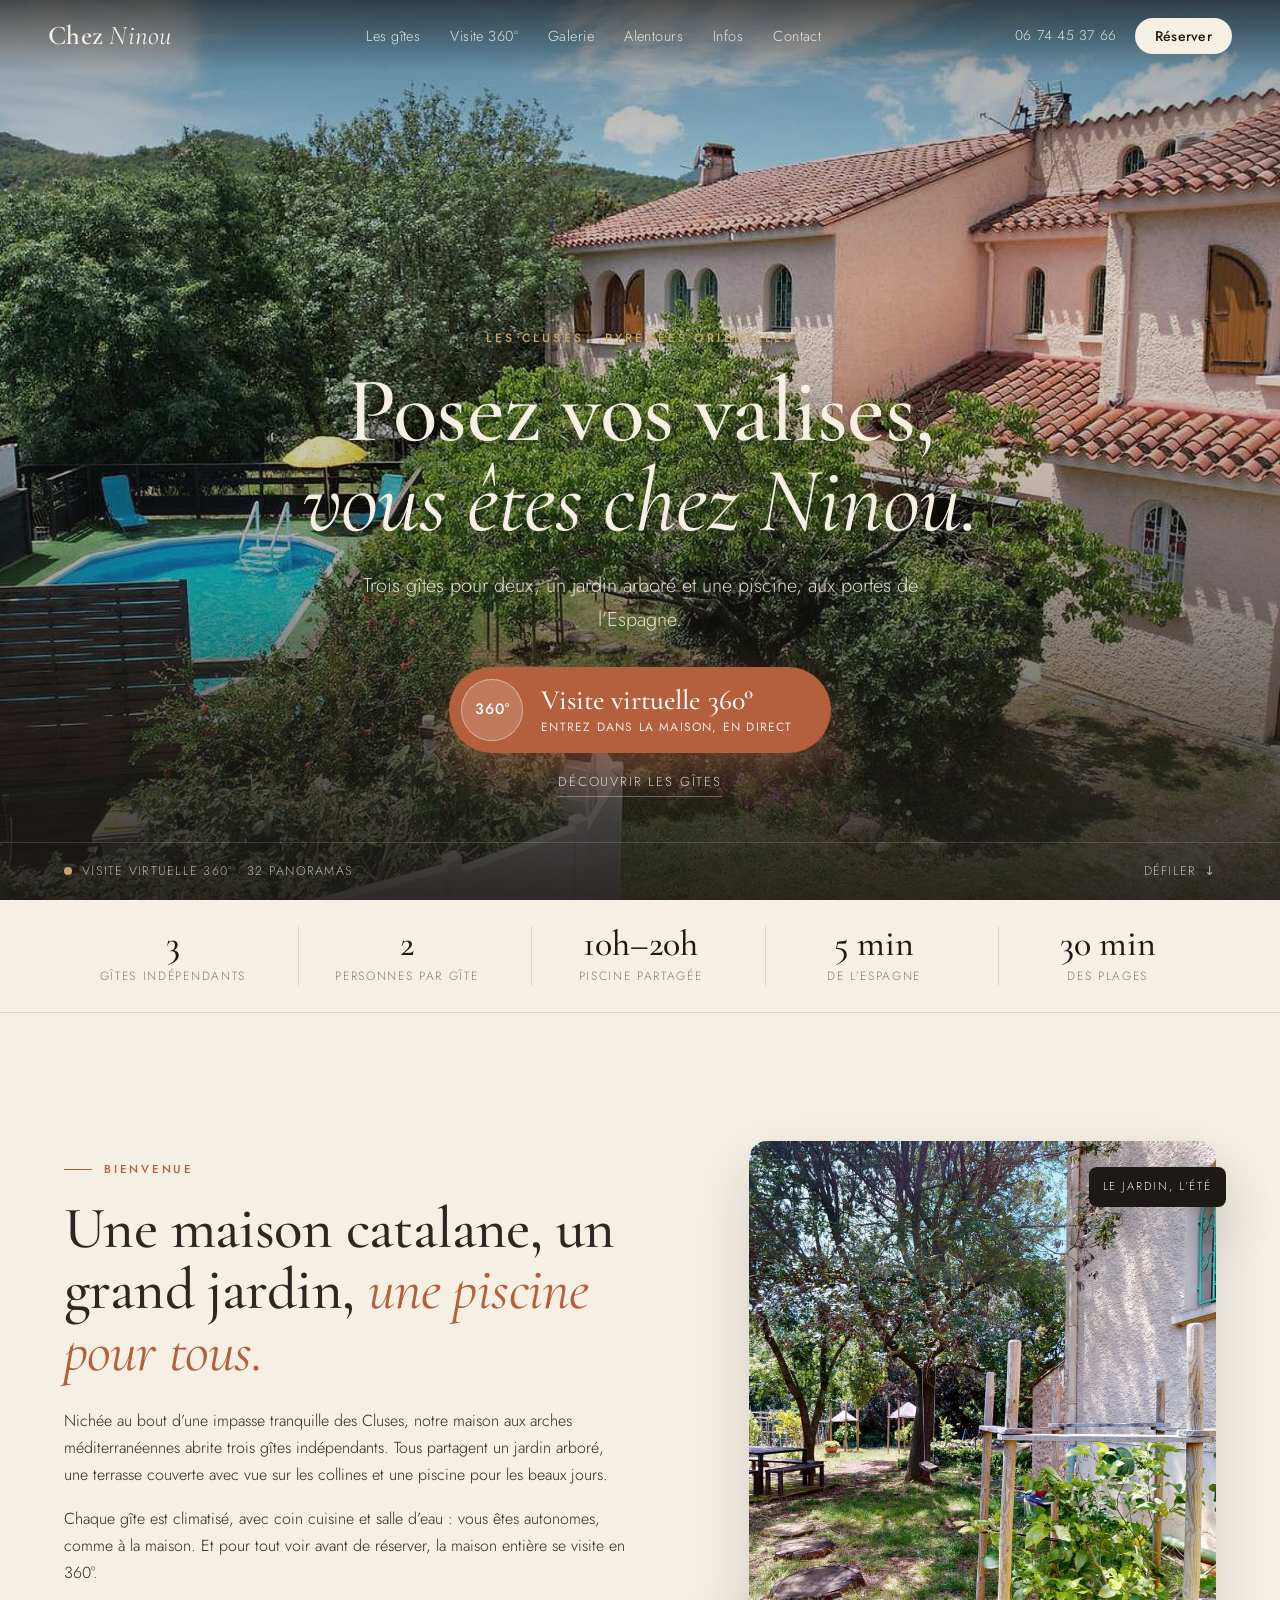
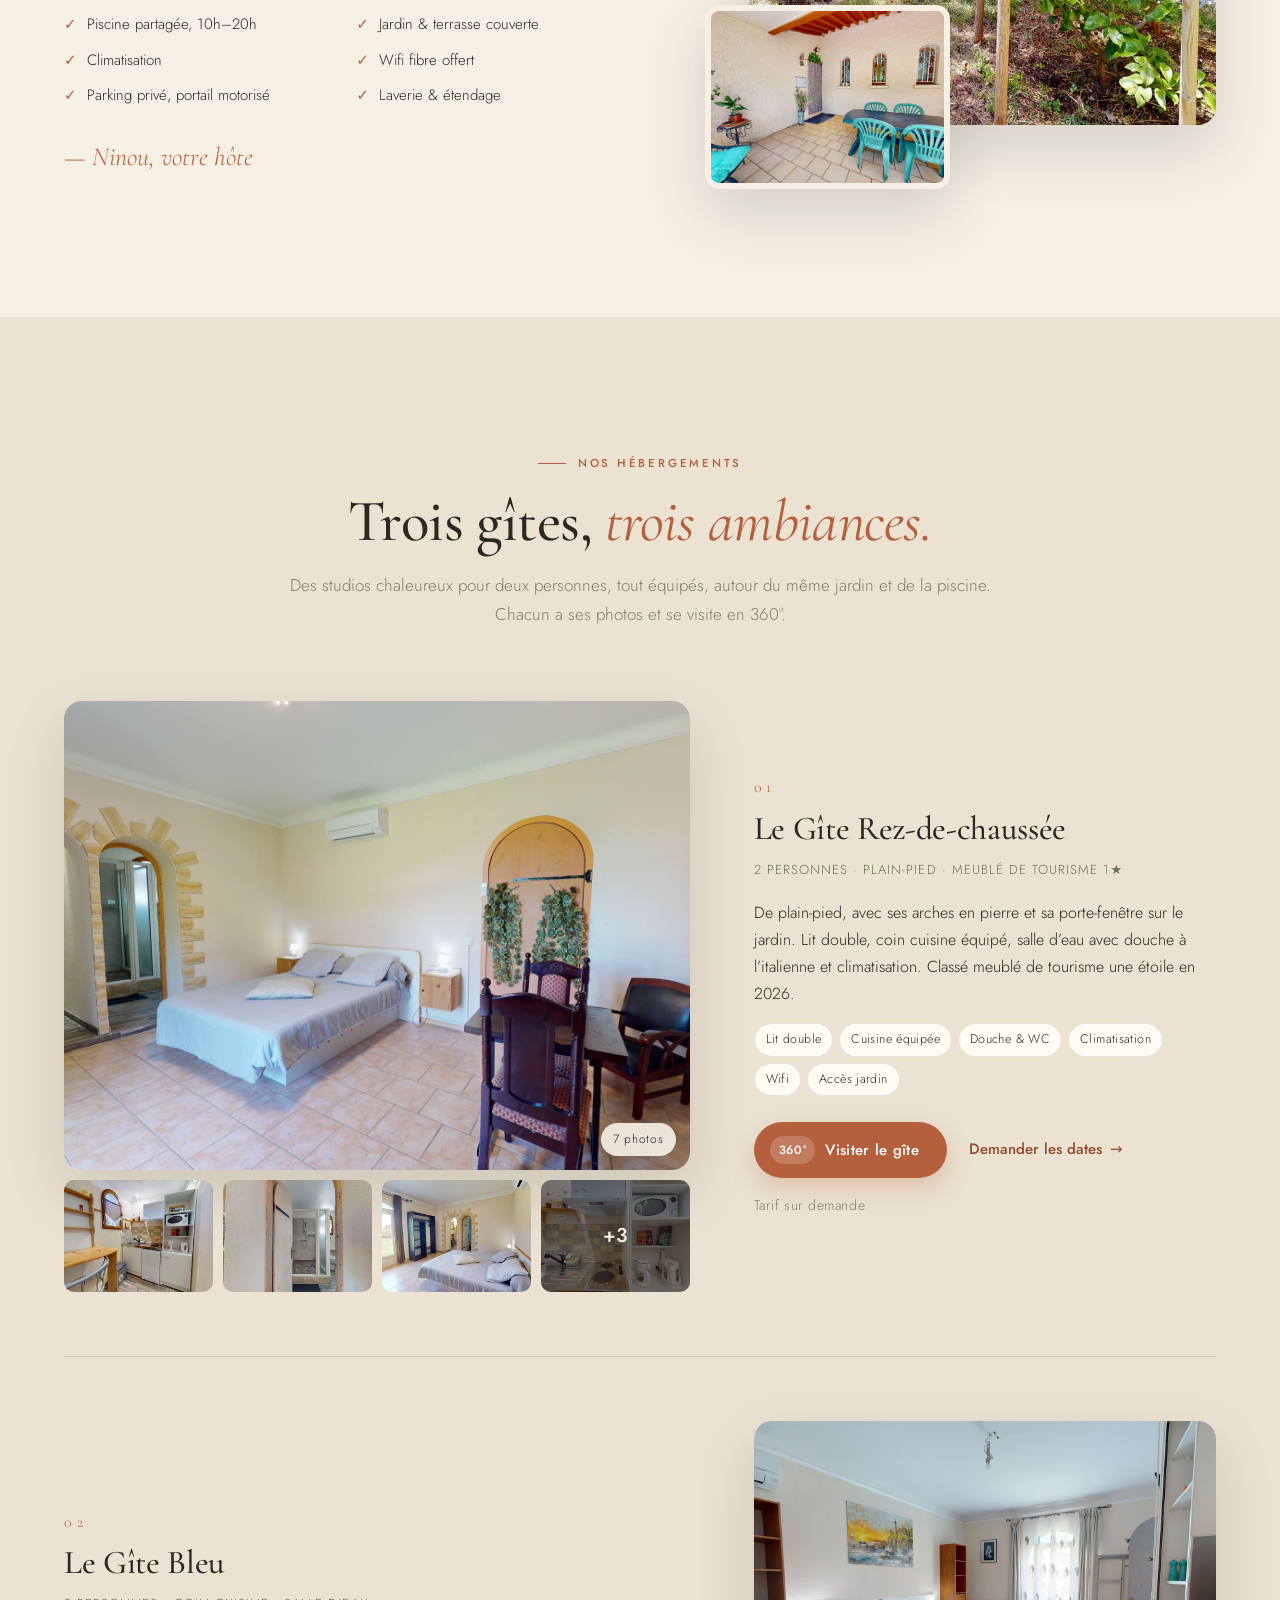
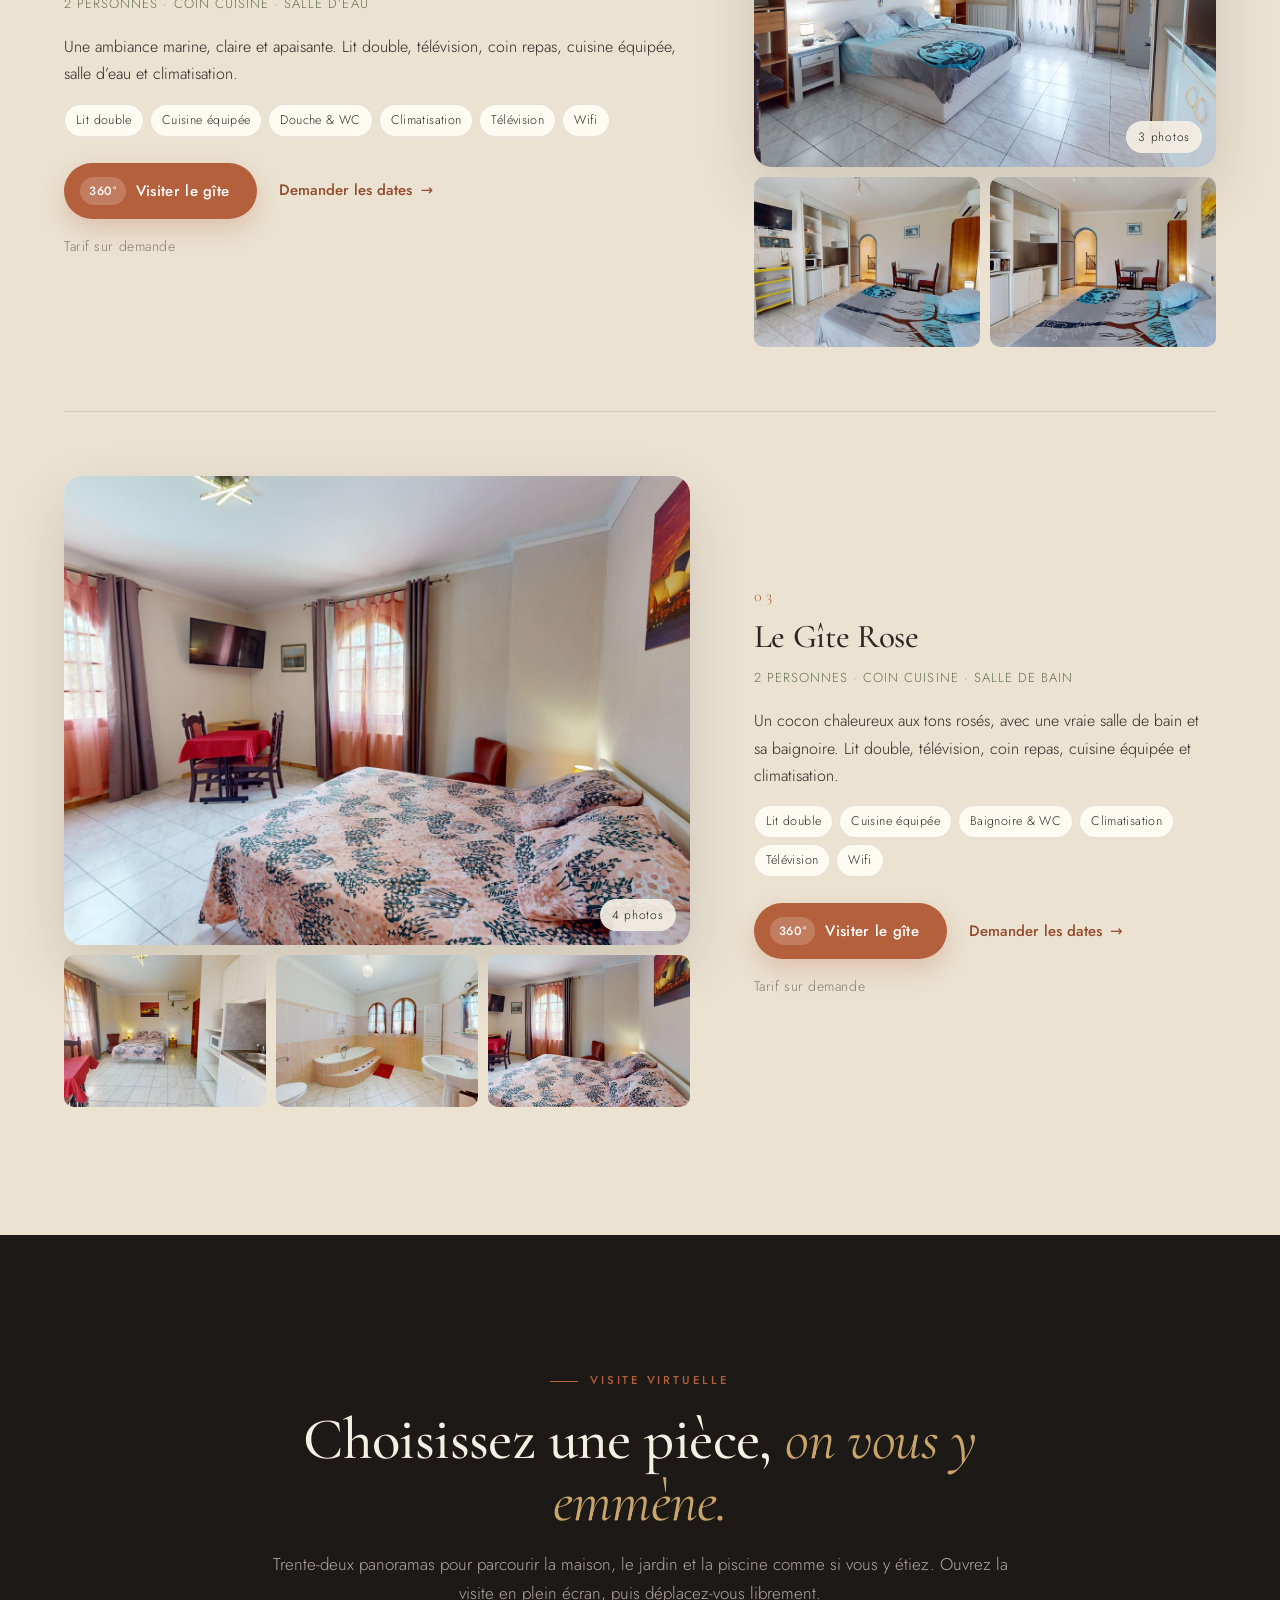
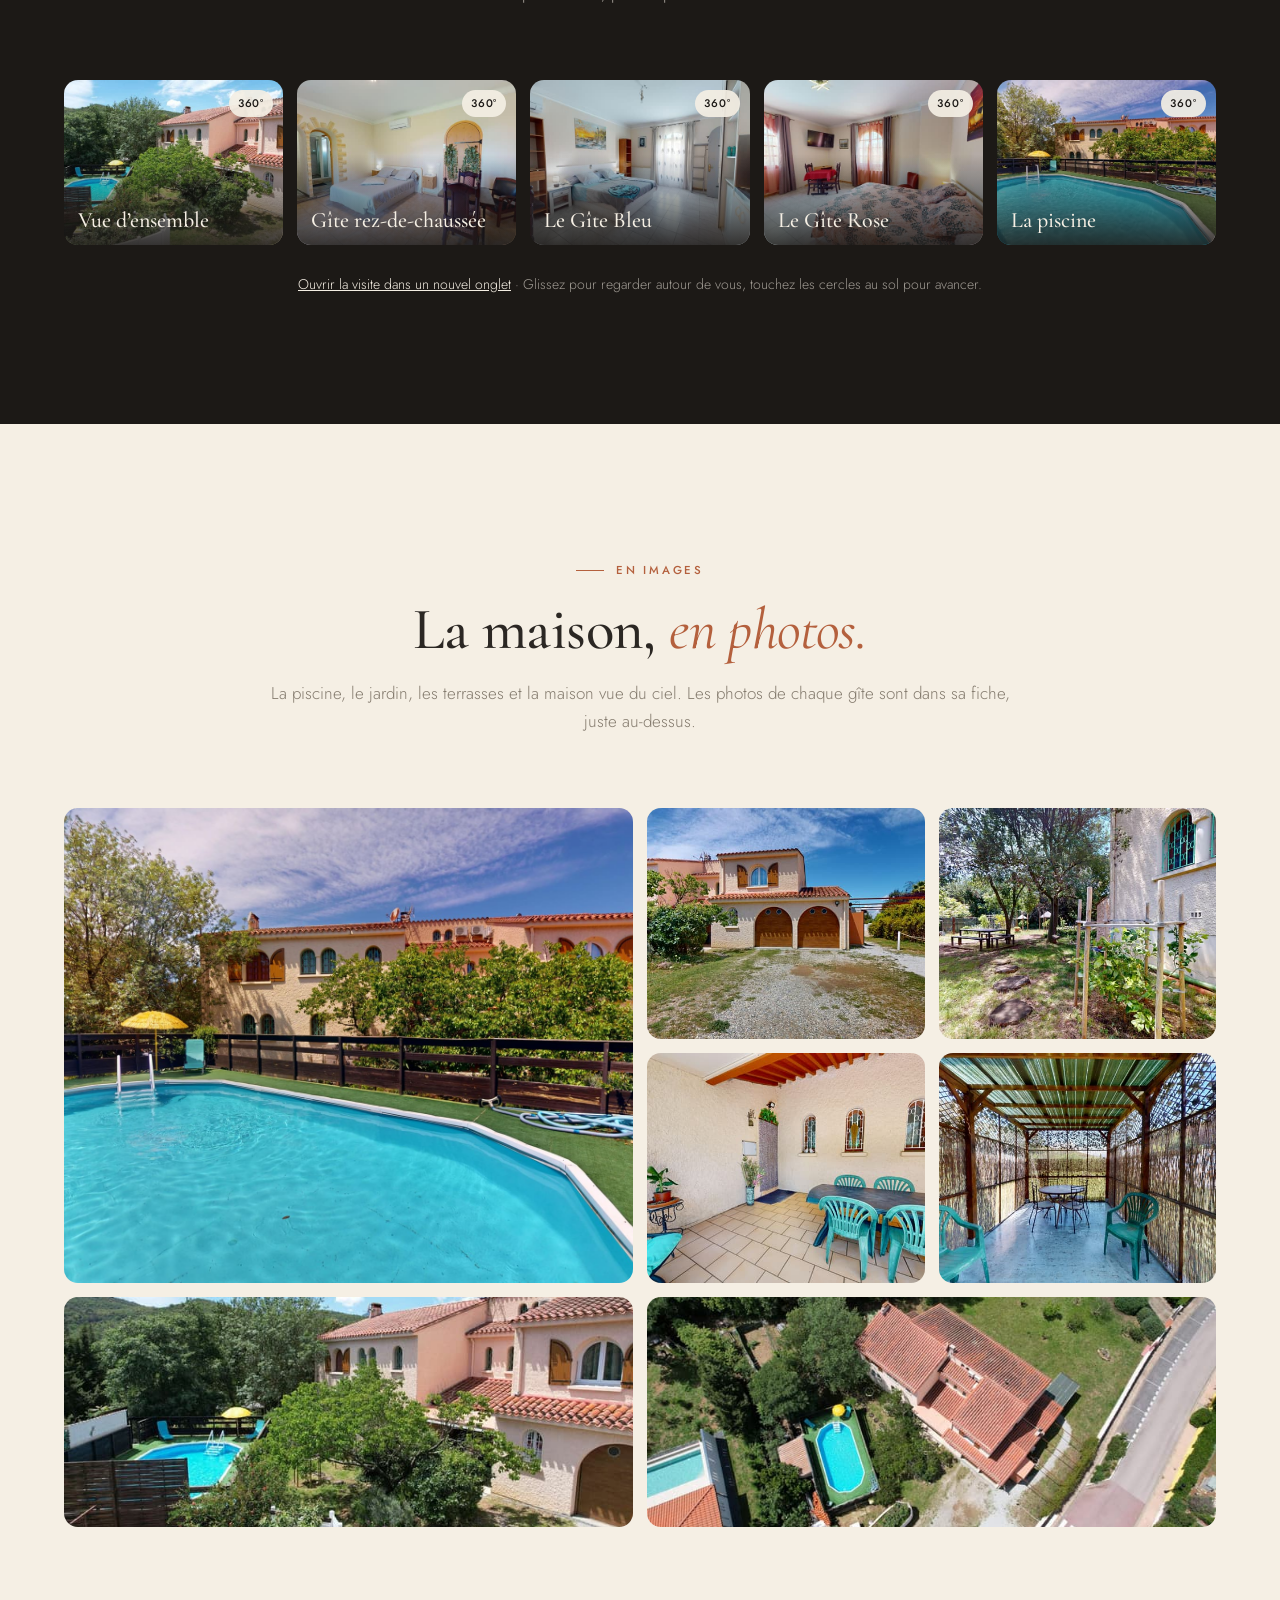
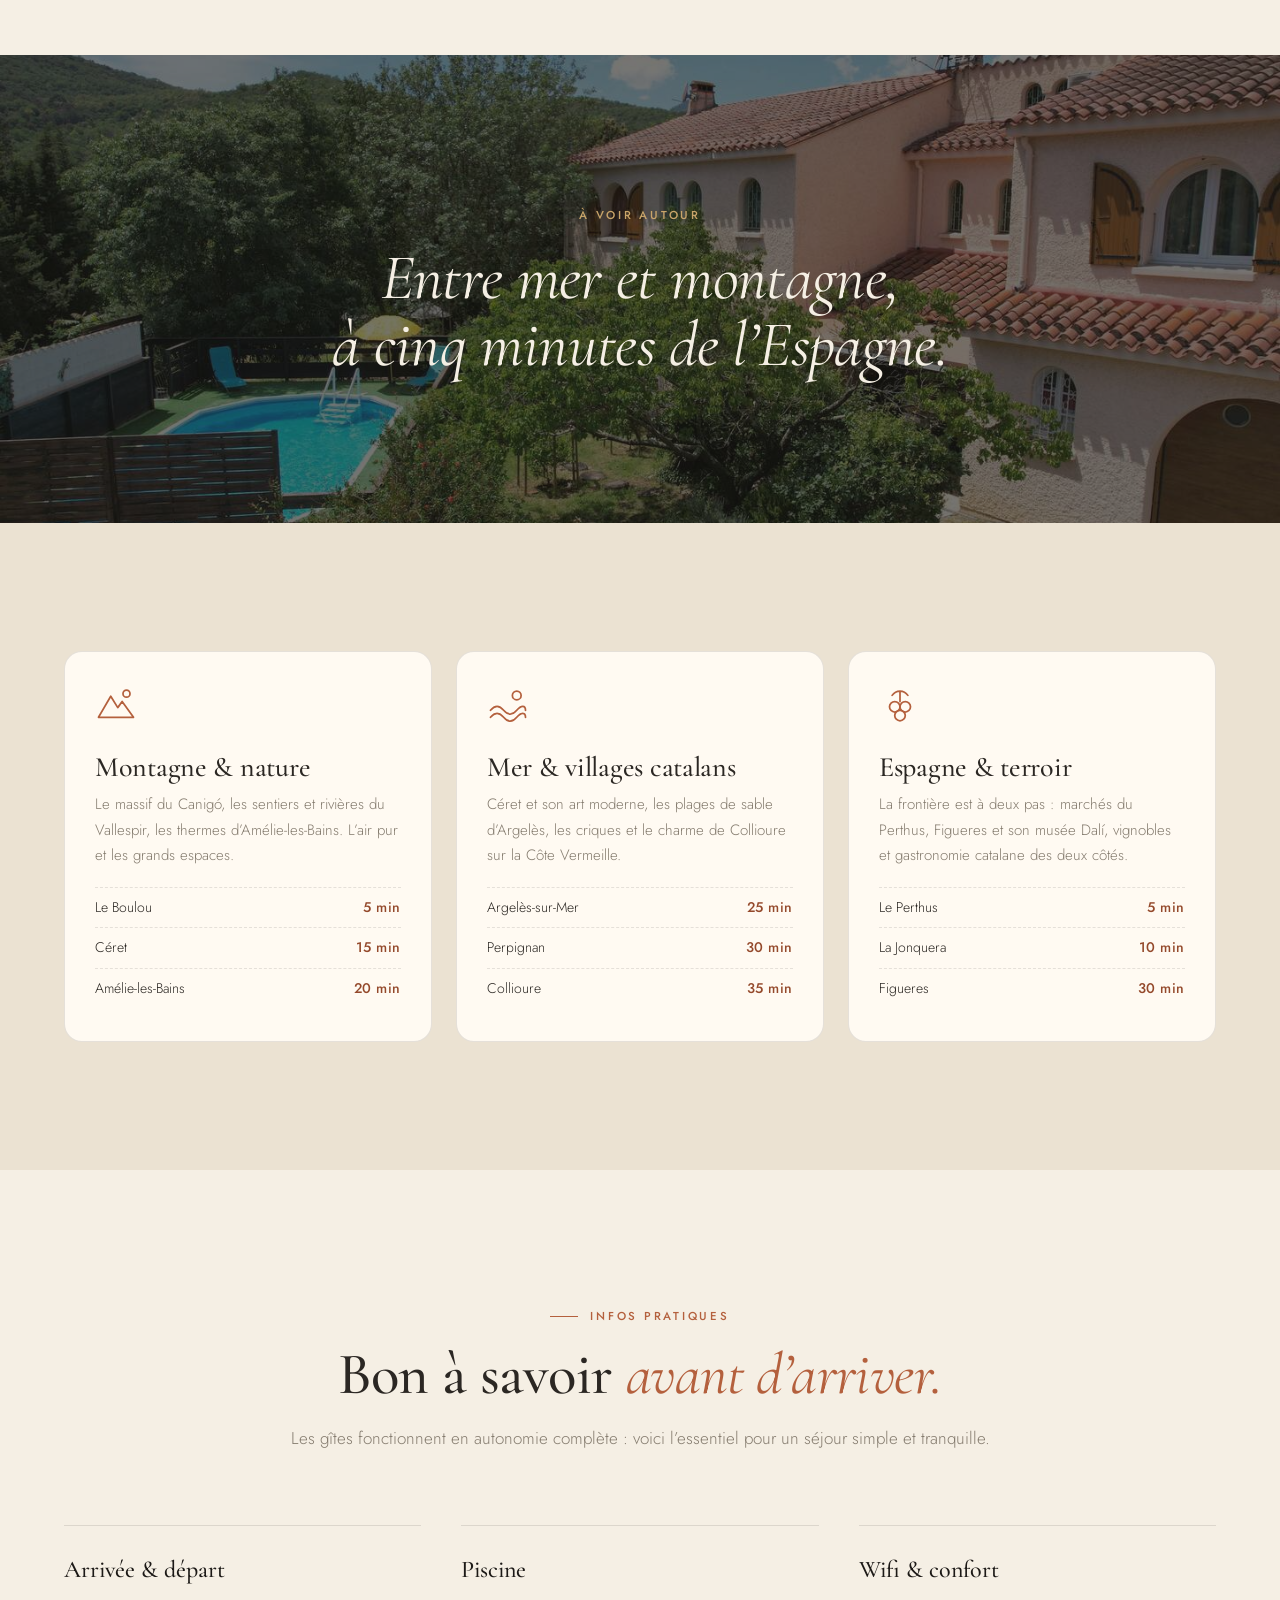
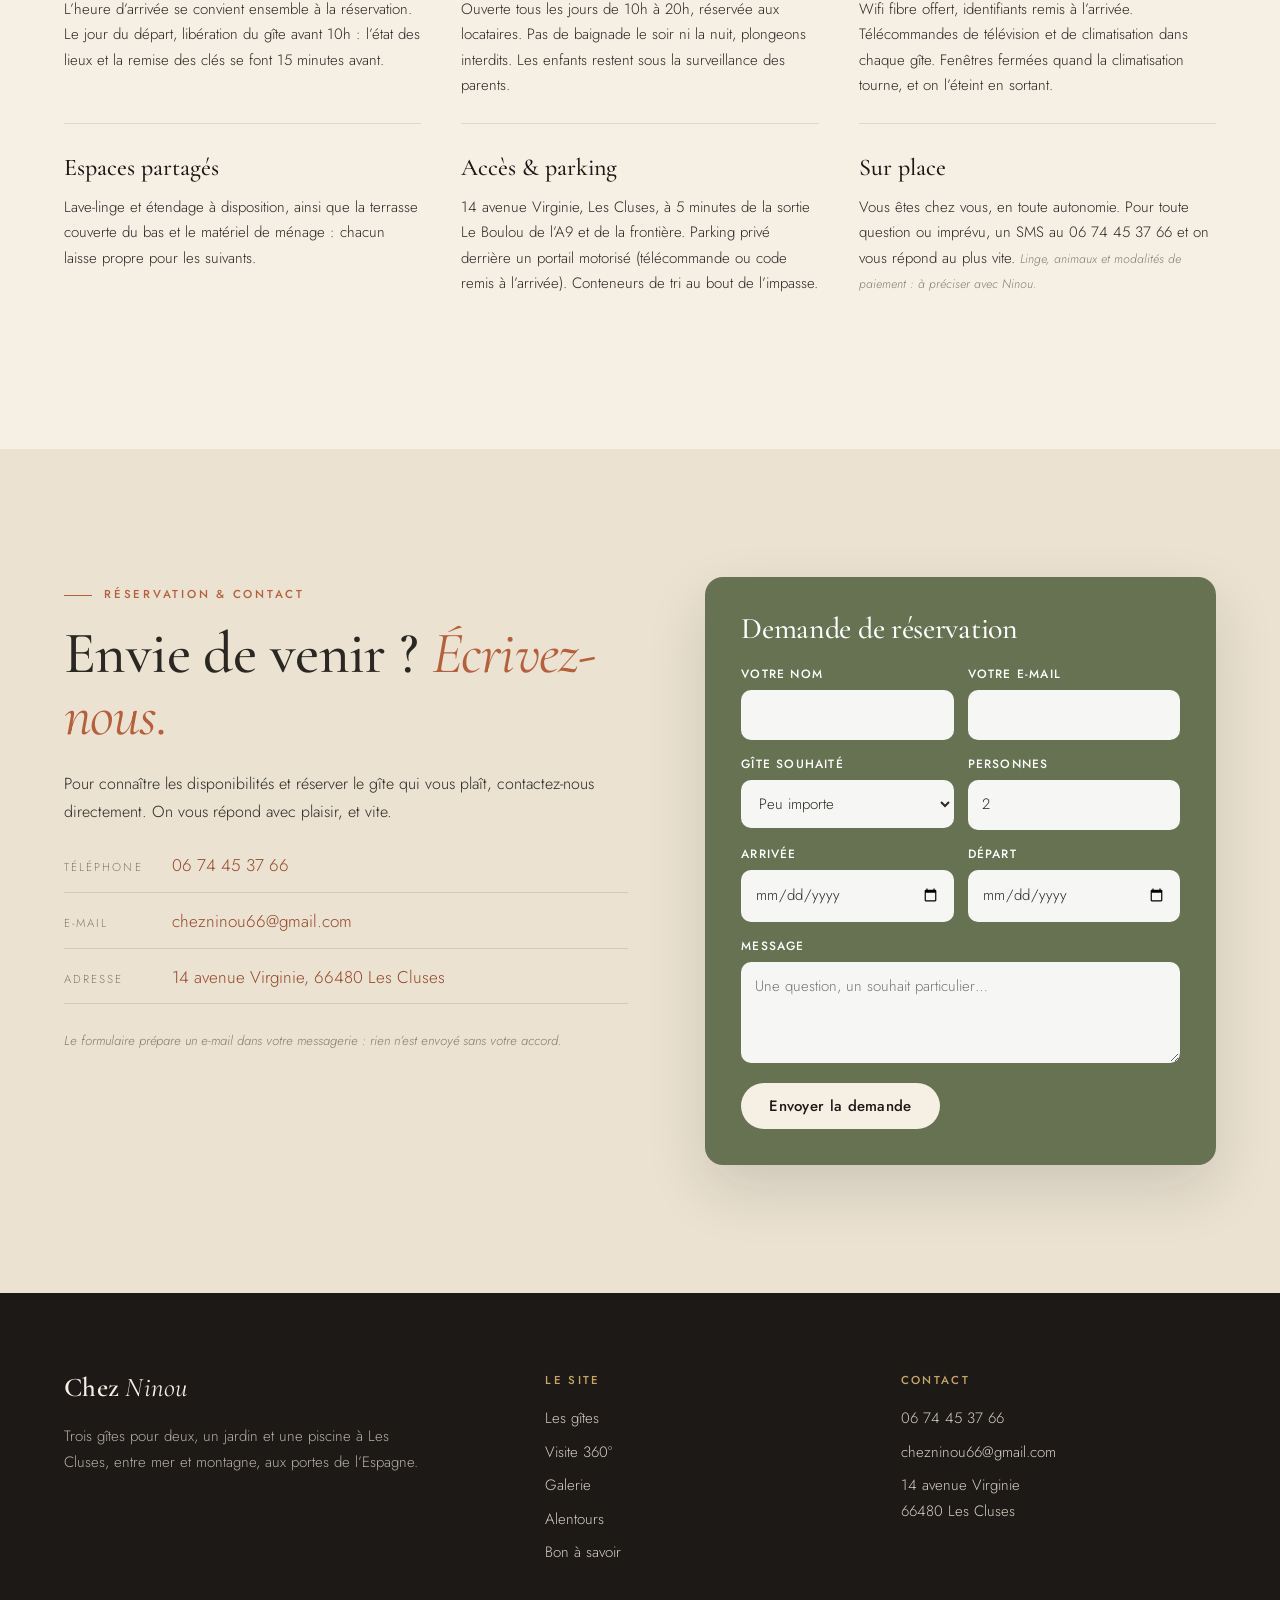
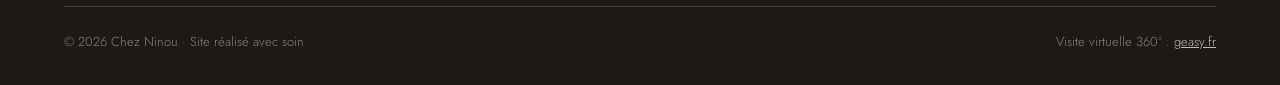
==== commit f7d4b864: "Photo de la maison a l'accueil + fondu vers la visite, photos HD par gite, Gite Rez-de-chaussee, inf" ====
--- a/index.html
+++ b/index.html
@@ -11,7 +11,7 @@
   <meta property="og:type" content="website">
   <meta property="og:title" content="Chez Ninou · Gîtes 360° à Les Cluses">
   <meta property="og:description" content="Trois gîtes pour deux, un jardin arboré et une piscine, aux portes de l’Espagne. Visite virtuelle 360° en direct.">
-  <meta property="og:image" content="images/visite-poster.jpg">
+  <meta property="og:image" content="images/hero-maison.jpg">
   <meta property="og:locale" content="fr_FR">
   <meta name="twitter:card" content="summary_large_image">
 
@@ -20,6 +20,7 @@
   <link rel="preconnect" href="https://fonts.googleapis.com">
   <link rel="preconnect" href="https://fonts.gstatic.com" crossorigin>
   <link rel="preconnect" href="https://geasy.fr">
+  <link rel="preload" as="image" href="images/hero-maison.jpg">
   <link href="https://fonts.googleapis.com/css2?family=Cormorant+Garamond:ital,wght@0,400;0,500;0,600;1,400;1,500&family=Jost:wght@300;400;500&display=swap" rel="stylesheet">
   <link rel="stylesheet" href="styles.css">
 
@@ -29,15 +30,17 @@
     "@type": "LodgingBusiness",
     "name": "Chez Ninou",
     "description": "Trois gîtes pour deux personnes avec jardin arboré et piscine à Les Cluses, Pyrénées-Orientales, aux portes de l’Espagne.",
-    "image": "images/visite-poster.jpg",
+    "image": "images/hero-maison.jpg",
     "telephone": "+33674453766",
     "email": "chezninou66@gmail.com",
     "address": { "@type": "PostalAddress", "streetAddress": "14 avenue Virginie", "postalCode": "66480", "addressLocality": "Les Cluses", "addressRegion": "Occitanie", "addressCountry": "FR" },
+    "checkoutTime": "10:00",
     "amenityFeature": [
       { "@type": "LocationFeatureSpecification", "name": "Piscine", "value": true },
       { "@type": "LocationFeatureSpecification", "name": "Climatisation", "value": true },
       { "@type": "LocationFeatureSpecification", "name": "Wifi", "value": true },
-      { "@type": "LocationFeatureSpecification", "name": "Parking privé", "value": true }
+      { "@type": "LocationFeatureSpecification", "name": "Parking privé", "value": true },
+      { "@type": "LocationFeatureSpecification", "name": "Laverie", "value": true }
     ]
   }
   </script>
@@ -84,33 +87,40 @@
 
   <main>
 
-    <!-- HERO : la visite virtuelle en plein écran -->
+    <!-- HERO : la grande photo de la maison, puis la visite 360° au clic -->
     <section class="hero" id="haut">
       <div class="hero-tour">
-        <img class="hero-poster" src="images/visite-poster.jpg" alt="" aria-hidden="true">
         <iframe class="hero-iframe" title="Visite virtuelle 360° de Chez Ninou" allow="fullscreen; gyroscope; accelerometer; xr-spatial-tracking" allowfullscreen></iframe>
+        <div class="hero-photo-cadre">
+          <img class="hero-photo" src="images/hero-maison.jpg" alt="La maison, le jardin et la piscine de Chez Ninou vus du ciel">
+        </div>
       </div>
 
       <div class="hero-voile">
         <div class="hero-texte">
           <p class="kicker">Les Cluses · Pyrénées-Orientales</p>
           <h1>Posez vos valises,<br><em>vous êtes chez Ninou.</em></h1>
-          <p class="hero-sous">Trois gîtes pour deux, un jardin arboré et une piscine, aux portes de l’Espagne. Visitez-les en 360° avant même d’arriver.</p>
+          <p class="hero-sous">Trois gîtes pour deux, un jardin arboré et une piscine, aux portes de l’Espagne.</p>
           <div class="hero-actions">
-            <button type="button" class="btn btn-grand" id="explorer"><span class="btn-ico">360°</span> Explorer la visite</button>
-            <a href="#gites" class="btn btn-ghost btn-grand">Découvrir les gîtes</a>
+            <button type="button" class="btn-visite" id="explorer">
+              <span class="btn-visite-ico">360°</span>
+              <span class="btn-visite-texte"><strong>Visite virtuelle 360°</strong><small>Entrez dans la maison, en direct</small></span>
+            </button>
+            <a href="#gites" class="hero-lien">Découvrir les gîtes</a>
           </div>
         </div>
         <div class="hero-bas">
-          <span class="badge-live"><i></i><span class="badge-texte">Chargement de la visite virtuelle…</span></span>
+          <span class="badge-live"><i></i><span class="badge-texte">Visite virtuelle 360° · 32 panoramas</span></span>
           <a href="#intro" class="hero-scroll" aria-label="Défiler vers le contenu">Défiler <span>↓</span></a>
         </div>
       </div>
+
+      <div class="hero-chargement" hidden><span class="spinner" aria-hidden="true"></span> Chargement de la visite…</div>
 
       <div class="hero-controles" hidden>
         <div class="scenes-chips" role="group" aria-label="Choisir un point de départ">
           <button type="button" class="chip actif" data-scene="" aria-pressed="true">Vue d’ensemble</button>
-          <button type="button" class="chip" data-scene="chambre_rdc_1" aria-pressed="false">Le Studio</button>
+          <button type="button" class="chip" data-scene="chambre_rdc_1" aria-pressed="false">Gîte RDC</button>
           <button type="button" class="chip" data-scene="blanc_1" aria-pressed="false">Gîte Bleu</button>
           <button type="button" class="chip" data-scene="rouge_1" aria-pressed="false">Gîte Rose</button>
           <button type="button" class="chip" data-scene="piscine" aria-pressed="false">Piscine</button>
@@ -126,7 +136,7 @@
       <ul class="stats wrap">
         <li><strong>3</strong><span>gîtes indépendants</span></li>
         <li><strong>2</strong><span>personnes par gîte</span></li>
-        <li><strong>1</strong><span>piscine partagée</span></li>
+        <li><strong>10h–20h</strong><span>piscine partagée</span></li>
         <li><strong>5 min</strong><span>de l’Espagne</span></li>
         <li><strong>30 min</strong><span>des plages</span></li>
       </ul>
@@ -141,18 +151,18 @@
           <p>Nichée au bout d’une impasse tranquille des Cluses, notre maison aux arches méditerranéennes abrite trois gîtes indépendants. Tous partagent un jardin arboré, une terrasse couverte avec vue sur les collines et une piscine pour les beaux jours.</p>
           <p>Chaque gîte est climatisé, avec coin cuisine et salle d’eau : vous êtes autonomes, comme à la maison. Et pour tout voir avant de réserver, la maison entière se visite en 360°.</p>
           <ul class="atouts">
-            <li>Piscine partagée</li>
+            <li>Piscine partagée, 10h–20h</li>
             <li>Jardin &amp; terrasse couverte</li>
             <li>Climatisation</li>
-            <li>Wifi fibre gratuit</li>
+            <li>Wifi fibre offert</li>
             <li>Parking privé, portail motorisé</li>
-            <li>Laverie sur place</li>
+            <li>Laverie &amp; étendage</li>
           </ul>
           <p class="signature">Ninou, votre hôte</p>
         </div>
         <div class="collage reveal">
-          <div class="collage-grande"><img src="images/hero.jpg" alt="Le jardin arboré, la table de pique-nique et les fenêtres aux grilles turquoise" loading="lazy"></div>
-          <div class="collage-petite"><img src="images/terrasse.jpg" alt="La terrasse couverte" loading="lazy"></div>
+          <div class="collage-grande"><img src="images/jardin.jpg" alt="Le jardin arboré, la table de pique-nique et les fenêtres aux grilles turquoise" loading="lazy"></div>
+          <div class="collage-petite"><img src="images/terrasse-min.jpg" alt="La terrasse couverte" loading="lazy"></div>
           <span class="collage-etiquette">Le jardin, l’été</span>
         </div>
       </div>
@@ -164,67 +174,90 @@
         <div class="section-tete">
           <p class="etiq">Nos hébergements</p>
           <h2>Trois gîtes, <em>trois ambiances.</em></h2>
-          <p class="intro">Des studios chaleureux pour deux personnes, tout équipés, autour du même jardin et de la piscine. Chacun se visite en 360°.</p>
+          <p class="intro">Des studios chaleureux pour deux personnes, tout équipés, autour du même jardin et de la piscine. Chacun a ses photos et se visite en 360°.</p>
         </div>
 
         <div class="gites-liste">
-          <article class="gite reveal">
-            <a class="gite-photo" href="images/studio.jpg" data-lightbox data-caption="Le Studio">
-              <img src="images/studio.jpg" alt="Le Studio : lit double, arches en pierre, coin cuisine et salle d’eau" loading="lazy">
-              <span class="gite-photo-badge">Agrandir</span>
-            </a>
+          <article class="gite reveal" id="gite-rdc">
+            <div class="gite-photos">
+              <a class="gite-photo" href="images/rdc-chambre.jpg" data-lightbox data-groupe="rdc" data-caption="Gîte rez-de-chaussée · la chambre et ses arches">
+                <img src="images/rdc-chambre.jpg" alt="Gîte rez-de-chaussée : lit double, arches en pierre vers la cuisine et la salle d’eau" loading="lazy">
+                <span class="gite-photo-badge">7 photos</span>
+              </a>
+              <div class="gite-vignettes">
+                <a href="images/rdc-cuisine.jpg" data-lightbox data-groupe="rdc" data-caption="Gîte rez-de-chaussée · le coin cuisine"><img src="images/rdc-cuisine-min.jpg" alt="Coin cuisine du gîte rez-de-chaussée" loading="lazy"></a>
+                <a href="images/rdc-salle-eau.jpg" data-lightbox data-groupe="rdc" data-caption="Gîte rez-de-chaussée · la salle d’eau"><img src="images/rdc-salle-eau-min.jpg" alt="Salle d’eau du gîte rez-de-chaussée" loading="lazy"></a>
+                <a href="images/rdc-chambre-2.jpg" data-lightbox data-groupe="rdc" data-caption="Gîte rez-de-chaussée · la porte-fenêtre sur le jardin"><img src="images/rdc-chambre-2-min.jpg" alt="La chambre côté jardin" loading="lazy"></a>
+                <a href="images/rdc-cuisine-3.jpg" class="plus" data-lightbox data-groupe="rdc" data-caption="Gîte rez-de-chaussée · plaques, micro-ondes, cafetière et bouilloire"><img src="images/rdc-cuisine-3-min.jpg" alt="Équipement de la cuisine" loading="lazy"><span>+3</span></a>
+              </div>
+              <a href="images/rdc-chambre-3.jpg" data-lightbox data-groupe="rdc" data-caption="Gîte rez-de-chaussée · la chambre" hidden></a>
+              <a href="images/rdc-cuisine-2.jpg" data-lightbox data-groupe="rdc" data-caption="Gîte rez-de-chaussée · le coin repas" hidden></a>
+            </div>
             <div class="gite-texte">
               <span class="num">01</span>
-              <h3>Le Studio</h3>
-              <p class="gite-meta">2 personnes · rez-de-chaussée · meublé de tourisme 1★</p>
-              <p>De plain-pied, avec ses arches en pierre et son accès direct au jardin. Lit double, coin cuisine équipé, salle d’eau avec douche à l’italienne et climatisation.</p>
+              <h3>Le Gîte Rez-de-chaussée</h3>
+              <p class="gite-meta">2 personnes · plain-pied · meublé de tourisme 1★</p>
+              <p>De plain-pied, avec ses arches en pierre et sa porte-fenêtre sur le jardin. Lit double, coin cuisine équipé, salle d’eau avec douche à l’italienne et climatisation. Classé meublé de tourisme une étoile en 2026.</p>
               <ul class="equip">
                 <li>Lit double</li><li>Cuisine équipée</li><li>Douche &amp; WC</li><li>Climatisation</li><li>Wifi</li><li>Accès jardin</li>
               </ul>
               <div class="gite-actions">
-                <button type="button" class="btn" data-visite="chambre_rdc_1"><span class="btn-ico">360°</span> Visiter le Studio</button>
-                <a href="#contact" class="lien-fleche" data-gite="Le Studio">Demander les dates</a>
+                <button type="button" class="btn" data-visite="chambre_rdc_1"><span class="btn-ico">360°</span> Visiter le gîte</button>
+                <a href="#contact" class="lien-fleche" data-gite="Le Gîte Rez-de-chaussée">Demander les dates</a>
               </div>
               <p class="gite-prix">Tarif sur demande</p>
             </div>
           </article>
 
-          <article class="gite reveal">
-            <a class="gite-photo" href="images/gite-bleu.jpg" data-lightbox data-caption="Le Gîte Bleu">
-              <img src="images/gite-bleu.jpg" alt="Le Gîte Bleu : lit double, coin cuisine et coin repas aux tons bleus" loading="lazy">
-              <span class="gite-photo-badge">Agrandir</span>
-            </a>
+          <article class="gite reveal" id="gite-bleu">
+            <div class="gite-photos">
+              <a class="gite-photo" href="images/bleu-chambre.jpg" data-lightbox data-groupe="bleu" data-caption="Gîte Bleu · la chambre">
+                <img src="images/bleu-chambre.jpg" alt="Gîte Bleu : lit double aux tons bleus, tableau de phare, coin cuisine" loading="lazy">
+                <span class="gite-photo-badge">3 photos</span>
+              </a>
+              <div class="gite-vignettes">
+                <a href="images/bleu-cuisine.jpg" data-lightbox data-groupe="bleu" data-caption="Gîte Bleu · coin cuisine, télé et coin repas"><img src="images/bleu-cuisine-min.jpg" alt="Coin cuisine et coin repas du Gîte Bleu" loading="lazy"></a>
+                <a href="images/bleu-vue.jpg" data-lightbox data-groupe="bleu" data-caption="Gîte Bleu · vue d’ensemble"><img src="images/bleu-vue-min.jpg" alt="Vue d’ensemble du Gîte Bleu" loading="lazy"></a>
+              </div>
+            </div>
             <div class="gite-texte">
               <span class="num">02</span>
               <h3>Le Gîte Bleu</h3>
               <p class="gite-meta">2 personnes · coin cuisine · salle d’eau</p>
-              <p>Une ambiance marine, claire et apaisante. Lit double, coin repas, cuisine équipée, salle d’eau et climatisation.</p>
+              <p>Une ambiance marine, claire et apaisante. Lit double, télévision, coin repas, cuisine équipée, salle d’eau et climatisation.</p>
               <ul class="equip">
-                <li>Lit double</li><li>Cuisine équipée</li><li>Douche &amp; WC</li><li>Climatisation</li><li>Wifi</li><li>Coin repas</li>
+                <li>Lit double</li><li>Cuisine équipée</li><li>Douche &amp; WC</li><li>Climatisation</li><li>Télévision</li><li>Wifi</li>
               </ul>
               <div class="gite-actions">
-                <button type="button" class="btn" data-visite="blanc_1"><span class="btn-ico">360°</span> Visiter le Gîte Bleu</button>
+                <button type="button" class="btn" data-visite="blanc_1"><span class="btn-ico">360°</span> Visiter le gîte</button>
                 <a href="#contact" class="lien-fleche" data-gite="Le Gîte Bleu">Demander les dates</a>
               </div>
               <p class="gite-prix">Tarif sur demande</p>
             </div>
           </article>
 
-          <article class="gite reveal">
-            <a class="gite-photo" href="images/gite-rose.jpg" data-lightbox data-caption="Le Gîte Rose">
-              <img src="images/gite-rose.jpg" alt="Le Gîte Rose : lit double, coin repas et rideaux roses" loading="lazy">
-              <span class="gite-photo-badge">Agrandir</span>
-            </a>
+          <article class="gite reveal" id="gite-rose">
+            <div class="gite-photos">
+              <a class="gite-photo" href="images/rose-chambre.jpg" data-lightbox data-groupe="rose" data-caption="Gîte Rose · la chambre">
+                <img src="images/rose-chambre.jpg" alt="Gîte Rose : lit double, rideaux roses, coin repas et télévision" loading="lazy">
+                <span class="gite-photo-badge">4 photos</span>
+              </a>
+              <div class="gite-vignettes">
+                <a href="images/rose-cuisine.jpg" data-lightbox data-groupe="rose" data-caption="Gîte Rose · le coin cuisine et le coin repas"><img src="images/rose-cuisine-min.jpg" alt="Coin cuisine du Gîte Rose" loading="lazy"></a>
+                <a href="images/rose-salle-de-bain.jpg" data-lightbox data-groupe="rose" data-caption="Gîte Rose · la salle de bain avec baignoire"><img src="images/rose-salle-de-bain-min.jpg" alt="Salle de bain du Gîte Rose avec baignoire" loading="lazy"></a>
+                <a href="images/rose-vue.jpg" data-lightbox data-groupe="rose" data-caption="Gîte Rose · vue d’ensemble"><img src="images/rose-vue-min.jpg" alt="Vue d’ensemble du Gîte Rose" loading="lazy"></a>
+              </div>
+            </div>
             <div class="gite-texte">
               <span class="num">03</span>
               <h3>Le Gîte Rose</h3>
-              <p class="gite-meta">2 personnes · coin cuisine · salle d’eau</p>
-              <p>Un cocon chaleureux aux tons rosés, ouvert sur la terrasse couverte. Lit double, coin repas, cuisine équipée, salle d’eau et climatisation.</p>
+              <p class="gite-meta">2 personnes · coin cuisine · salle de bain</p>
+              <p>Un cocon chaleureux aux tons rosés, avec une vraie salle de bain et sa baignoire. Lit double, télévision, coin repas, cuisine équipée et climatisation.</p>
               <ul class="equip">
-                <li>Lit double</li><li>Cuisine équipée</li><li>Douche &amp; WC</li><li>Climatisation</li><li>Wifi</li><li>Terrasse</li>
+                <li>Lit double</li><li>Cuisine équipée</li><li>Baignoire &amp; WC</li><li>Climatisation</li><li>Télévision</li><li>Wifi</li>
               </ul>
               <div class="gite-actions">
-                <button type="button" class="btn" data-visite="rouge_1"><span class="btn-ico">360°</span> Visiter le Gîte Rose</button>
+                <button type="button" class="btn" data-visite="rouge_1"><span class="btn-ico">360°</span> Visiter le gîte</button>
                 <a href="#contact" class="lien-fleche" data-gite="Le Gîte Rose">Demander les dates</a>
               </div>
               <p class="gite-prix">Tarif sur demande</p>
@@ -244,23 +277,23 @@
         </div>
         <div class="scenes reveal">
           <button type="button" class="scene" data-visite="">
-            <img src="images/visite-poster.jpg" alt="" loading="lazy">
+            <img src="images/visite-poster-min.jpg" alt="" loading="lazy">
             <span class="scene-nom">Vue d’ensemble</span><span class="scene-360">360°</span>
           </button>
           <button type="button" class="scene" data-visite="chambre_rdc_1">
-            <img src="images/studio.jpg" alt="" loading="lazy">
-            <span class="scene-nom">Le Studio</span><span class="scene-360">360°</span>
+            <img src="images/rdc-chambre-min.jpg" alt="" loading="lazy">
+            <span class="scene-nom">Gîte rez-de-chaussée</span><span class="scene-360">360°</span>
           </button>
           <button type="button" class="scene" data-visite="blanc_1">
-            <img src="images/gite-bleu.jpg" alt="" loading="lazy">
+            <img src="images/bleu-chambre-min.jpg" alt="" loading="lazy">
             <span class="scene-nom">Le Gîte Bleu</span><span class="scene-360">360°</span>
           </button>
           <button type="button" class="scene" data-visite="rouge_1">
-            <img src="images/gite-rose.jpg" alt="" loading="lazy">
+            <img src="images/rose-chambre-min.jpg" alt="" loading="lazy">
             <span class="scene-nom">Le Gîte Rose</span><span class="scene-360">360°</span>
           </button>
           <button type="button" class="scene" data-visite="piscine">
-            <img src="images/piscine.jpg" alt="" loading="lazy">
+            <img src="images/piscine-min.jpg" alt="" loading="lazy">
             <span class="scene-nom">La piscine</span><span class="scene-360">360°</span>
           </button>
         </div>
@@ -268,24 +301,22 @@
       </div>
     </section>
 
-    <!-- GALERIE -->
+    <!-- GALERIE : la maison et les extérieurs -->
     <section class="section" id="galerie">
       <div class="wrap">
         <div class="section-tete">
           <p class="etiq">En images</p>
           <h2>La maison, <em>en photos.</em></h2>
-          <p class="intro">Un aperçu des intérieurs, du jardin et de la piscine. Cliquez pour agrandir.</p>
+          <p class="intro">La piscine, le jardin, les terrasses et la maison vue du ciel. Les photos de chaque gîte sont dans sa fiche, juste au-dessus.</p>
         </div>
         <div class="galerie">
-          <a class="g-item reveal" href="images/studio.jpg" data-lightbox data-caption="Le Studio et ses arches en pierre"><img src="images/studio.jpg" alt="Le Studio et ses arches en pierre" loading="lazy"></a>
-          <a class="g-item reveal" href="images/gite-bleu.jpg" data-lightbox data-caption="Le Gîte Bleu"><img src="images/gite-bleu.jpg" alt="Le Gîte Bleu" loading="lazy"></a>
-          <a class="g-item reveal" href="images/gite-rose.jpg" data-lightbox data-caption="Le Gîte Rose"><img src="images/gite-rose.jpg" alt="Le Gîte Rose" loading="lazy"></a>
-          <a class="g-item reveal" href="images/chambre.jpg" data-lightbox data-caption="Le Studio, côté jardin"><img src="images/chambre.jpg" alt="Le Studio, côté jardin" loading="lazy"></a>
-          <a class="g-item reveal" href="images/cuisine.jpg" data-lightbox data-caption="Coin cuisine équipé"><img src="images/cuisine.jpg" alt="Coin cuisine équipé" loading="lazy"></a>
-          <a class="g-item reveal" href="images/salle-eau.jpg" data-lightbox data-caption="Salle d’eau avec douche à l’italienne"><img src="images/salle-eau.jpg" alt="Salle d’eau avec douche à l’italienne" loading="lazy"></a>
-          <a class="g-item reveal" href="images/terrasse.jpg" data-lightbox data-caption="La terrasse couverte"><img src="images/terrasse.jpg" alt="La terrasse couverte" loading="lazy"></a>
-          <a class="g-item reveal" href="images/hero.jpg" data-lightbox data-caption="Le jardin arboré"><img src="images/hero.jpg" alt="Le jardin arboré" loading="lazy"></a>
-          <a class="g-item reveal" href="images/visite-poster.jpg" data-lightbox data-caption="La maison, le jardin et la piscine vus du ciel"><img src="images/visite-poster.jpg" alt="La maison, le jardin et la piscine vus du ciel" loading="lazy"></a>
+          <a class="g-item reveal" href="images/piscine.jpg" data-lightbox data-groupe="maison" data-caption="La piscine et la maison"><img src="images/piscine.jpg" alt="La piscine devant la maison" loading="lazy"></a>
+          <a class="g-item reveal" href="images/maison-facade.jpg" data-lightbox data-groupe="maison" data-caption="La façade et le parking"><img src="images/maison-facade-min.jpg" alt="La façade de la maison et ses garages" loading="lazy"></a>
+          <a class="g-item reveal" href="images/jardin.jpg" data-lightbox data-groupe="maison" data-caption="Le jardin arboré"><img src="images/jardin-min.jpg" alt="Le jardin arboré" loading="lazy"></a>
+          <a class="g-item reveal" href="images/terrasse.jpg" data-lightbox data-groupe="maison" data-caption="La terrasse couverte du bas"><img src="images/terrasse-min.jpg" alt="La terrasse couverte" loading="lazy"></a>
+          <a class="g-item reveal" href="images/veranda.jpg" data-lightbox data-groupe="maison" data-caption="La véranda"><img src="images/veranda-min.jpg" alt="La véranda en canisses" loading="lazy"></a>
+          <a class="g-item reveal" href="images/visite-poster.jpg" data-lightbox data-groupe="maison" data-caption="La maison, le jardin et la piscine vus du ciel"><img src="images/visite-poster-min.jpg" alt="La maison vue du ciel" loading="lazy"></a>
+          <a class="g-item reveal" href="images/vue-du-ciel.jpg" data-lightbox data-groupe="maison" data-caption="Le terrain vu du ciel"><img src="images/vue-du-ciel-min.jpg" alt="Le terrain vu du ciel" loading="lazy"></a>
         </div>
       </div>
     </section>
@@ -340,14 +371,15 @@
         <div class="section-tete">
           <p class="etiq">Infos pratiques</p>
           <h2>Bon à savoir <em>avant d’arriver.</em></h2>
+          <p class="intro">Les gîtes fonctionnent en autonomie complète : voici l’essentiel pour un séjour simple et tranquille.</p>
         </div>
         <dl class="infos reveal">
-          <div><dt>Arrivée &amp; départ</dt><dd>Arrivée à partir de [16h], départ avant [10h]. <span class="mini-note">[à compléter]</span></dd></div>
-          <div><dt>Linge &amp; ménage</dt><dd>Draps et serviettes [fournis / en option]. <span class="mini-note">[à compléter]</span></dd></div>
-          <div><dt>Piscine</dt><dd>Partagée entre les gîtes, ouverte à la belle saison. Les enfants restent sous la surveillance des parents.</dd></div>
-          <div><dt>Animaux</dt><dd>[Acceptés sur demande / non acceptés]. <span class="mini-note">[à compléter]</span></dd></div>
-          <div><dt>Accès</dt><dd>14 avenue Virginie, Les Cluses, à 5 minutes de la sortie Le Boulou de l’A9 et de la frontière. Parking privé avec portail motorisé.</dd></div>
-          <div><dt>Paiement</dt><dd>Acompte à la réservation, solde à l’arrivée. Taxe de séjour en sus. <span class="mini-note">[à confirmer]</span></dd></div>
+          <div><dt>Arrivée &amp; départ</dt><dd>L’heure d’arrivée se convient ensemble à la réservation. Le jour du départ, libération du gîte avant 10h : l’état des lieux et la remise des clés se font 15 minutes avant.</dd></div>
+          <div><dt>Piscine</dt><dd>Ouverte tous les jours de 10h à 20h, réservée aux locataires. Pas de baignade le soir ni la nuit, plongeons interdits. Les enfants restent sous la surveillance des parents.</dd></div>
+          <div><dt>Wifi &amp; confort</dt><dd>Wifi fibre offert, identifiants remis à l’arrivée. Télécommandes de télévision et de climatisation dans chaque gîte. Fenêtres fermées quand la climatisation tourne, et on l’éteint en sortant.</dd></div>
+          <div><dt>Espaces partagés</dt><dd>Lave-linge et étendage à disposition, ainsi que la terrasse couverte du bas et le matériel de ménage : chacun laisse propre pour les suivants.</dd></div>
+          <div><dt>Accès &amp; parking</dt><dd>14 avenue Virginie, Les Cluses, à 5 minutes de la sortie Le Boulou de l’A9 et de la frontière. Parking privé derrière un portail motorisé (télécommande ou code remis à l’arrivée). Conteneurs de tri au bout de l’impasse.</dd></div>
+          <div><dt>Sur place</dt><dd>Vous êtes chez vous, en toute autonomie. Pour toute question ou imprévu, un SMS au 06 74 45 37 66 et on vous répond au plus vite. <span class="mini-note">Linge, animaux et modalités de paiement : à préciser avec Ninou.</span></dd></div>
         </dl>
       </div>
     </section>
@@ -375,7 +407,7 @@
             <label>Gîte souhaité
               <select name="gite">
                 <option>Peu importe</option>
-                <option>Le Studio</option>
+                <option>Le Gîte Rez-de-chaussée</option>
                 <option>Le Gîte Bleu</option>
                 <option>Le Gîte Rose</option>
               </select>
@@ -432,7 +464,7 @@
       <span class="modal-titre">Visite 360° · <em id="modal-scene-nom">Vue d’ensemble</em></span>
       <div class="scenes-chips modal-scenes" role="group" aria-label="Changer de pièce">
         <button type="button" class="chip" data-scene="" aria-pressed="false">Vue d’ensemble</button>
-        <button type="button" class="chip" data-scene="chambre_rdc_1" aria-pressed="false">Le Studio</button>
+        <button type="button" class="chip" data-scene="chambre_rdc_1" aria-pressed="false">Gîte RDC</button>
         <button type="button" class="chip" data-scene="blanc_1" aria-pressed="false">Gîte Bleu</button>
         <button type="button" class="chip" data-scene="rouge_1" aria-pressed="false">Gîte Rose</button>
         <button type="button" class="chip" data-scene="piscine" aria-pressed="false">Piscine</button>
@@ -445,13 +477,13 @@
     <iframe title="Visite virtuelle 360° de Chez Ninou" allow="fullscreen; gyroscope; accelerometer; xr-spatial-tracking" allowfullscreen></iframe>
   </div>
 
-  <!-- Lightbox photos -->
+  <!-- Lightbox photos (une série par gîte, une pour la maison) -->
   <div class="lightbox" id="lightbox" hidden aria-modal="true" role="dialog" aria-label="Photo agrandie">
     <button class="lb-fermer" type="button" aria-label="Fermer">×</button>
     <button class="lb-prec" type="button" aria-label="Photo précédente">‹</button>
     <figure>
       <img src="" alt="">
-      <figcaption></figcaption>
+      <figcaption><span class="lb-legende"></span><span class="lb-compteur"></span></figcaption>
     </figure>
     <button class="lb-suiv" type="button" aria-label="Photo suivante">›</button>
   </div>
--- a/styles.css
+++ b/styles.css
@@ -1,5 +1,5 @@
 /* Chez Ninou · gîtes 360° — feuille de style unique.
-   Palette, typographie et rythme dans :root. Mobile en bas de fichier. */
+   Palette, typographie et rythme dans :root. Tablette et mobile en bas de fichier. */
 
 :root {
   --encre: #1c1916;
@@ -77,18 +77,14 @@
   transition: transform .2s ease, background .2s ease, box-shadow .2s ease;
 }
 .btn:hover { background: var(--terre-fonce); transform: translateY(-2px); }
-.btn-grand { padding: 18px 34px 18px 22px; font-size: 16px; }
 .btn-mini { padding: 10px 20px; font-size: 14px; box-shadow: none; }
-.btn-ghost { background: rgba(245, 239, 228, .08); color: var(--creme); box-shadow: inset 0 0 0 1.5px rgba(245, 239, 228, .55); backdrop-filter: blur(6px); padding-left: 34px; }
-.btn-ghost:hover { background: rgba(245, 239, 228, .18); }
 .btn-clair { background: var(--creme); color: var(--encre); box-shadow: none; }
 .btn-clair:hover { background: #fff; }
 .btn-ico {
-  display: inline-grid; place-items: center; height: 32px; padding: 0 9px; border-radius: 999px;
+  display: inline-grid; place-items: center; height: 28px; padding: 0 9px; border-radius: 999px;
   background: rgba(255, 255, 255, .18); font-size: 12px; letter-spacing: .06em; font-weight: 500;
 }
-.btn:not(.btn-grand) { padding-left: 16px; }
-.btn:not(.btn-grand) .btn-ico { height: 28px; }
+.btn:has(.btn-ico) { padding-left: 16px; }
 .lien-fleche { display: inline-flex; align-items: center; gap: 8px; font-weight: 500; font-size: 15px; color: var(--terre-fonce); text-decoration: none; }
 .lien-fleche::after { content: '→'; transition: transform .2s ease; }
 .lien-fleche:hover::after { transform: translateX(4px); }
@@ -148,44 +144,89 @@
 .menu-mobile-bas a { text-decoration: none; }
 .menu-mobile-bas .btn { justify-content: center; margin-top: 6px; }
 
-/* ---------- Hero : la visite 360° ---------- */
-.hero { position: relative; height: 100vh; height: 100svh; min-height: 600px; background: var(--encre); color: var(--creme); overflow: hidden; isolation: isolate; }
+/* ---------- Hero : la photo de la maison, puis la visite 360° ---------- */
+.hero { position: relative; height: 100vh; height: 100svh; min-height: 620px; background: var(--encre); color: var(--creme); overflow: hidden; isolation: isolate; }
 .hero-tour { position: absolute; inset: 0; }
 .hero-iframe { position: absolute; inset: 0; width: 100%; height: 100%; border: 0; background: var(--encre); }
-.hero-poster {
-  position: absolute; inset: 0; width: 100%; height: 100%; object-fit: cover; z-index: 1;
-  transform-origin: 55% 45%; animation: kenburns 22s ease-in-out infinite alternate;
-  transition: opacity 1.4s ease;
-}
-.hero.pret .hero-poster { opacity: 0; pointer-events: none; }
-@keyframes kenburns { from { transform: scale(1); } to { transform: scale(1.1); } }
+
+/* La photo recouvre la visite tant qu'on n'a pas cliqué. */
+.hero-photo-cadre { position: absolute; inset: 0; z-index: 1; overflow: hidden; transition: opacity 1.6s ease; }
+.hero-photo {
+  width: 100%; height: 100%; object-fit: cover; transform-origin: 52% 42%;
+  animation: respire 34s ease-in-out infinite alternate;
+  transition: transform 2.8s cubic-bezier(.2, .7, .2, 1);
+}
+@keyframes respire { from { scale: 1; } to { scale: 1.08; } }
+.hero.transition .hero-photo, .hero.immersif .hero-photo { transform: scale(1.14); }
+.hero.immersif .hero-photo-cadre { opacity: 0; pointer-events: none; }
 
 .hero-voile {
   position: absolute; inset: 0; z-index: 2; display: flex; flex-direction: column; justify-content: flex-end;
-  background: linear-gradient(180deg, rgba(28, 25, 22, .5) 0%, rgba(28, 25, 22, .3) 35%, rgba(28, 25, 22, .45) 60%, rgba(28, 25, 22, .92) 100%);
-  backdrop-filter: blur(3px) saturate(1.1); -webkit-backdrop-filter: blur(3px) saturate(1.1);
-  transition: opacity .7s ease;
-}
+  background: linear-gradient(180deg, rgba(28, 25, 22, .42) 0%, rgba(28, 25, 22, .1) 32%, rgba(28, 25, 22, .3) 58%, rgba(28, 25, 22, .9) 100%);
+  transition: opacity .9s ease;
+}
+.hero-voile::after { content: ''; position: absolute; inset: 0; background: rgba(28, 25, 22, .45); opacity: 0; transition: opacity 1s ease; pointer-events: none; }
+.hero.transition .hero-voile::after { opacity: 1; }
 .hero.immersif .hero-voile { opacity: 0; pointer-events: none; }
-.hero-texte { width: min(920px, 100% - 2 * clamp(20px, 5vw, 72px)); margin: 0 auto; text-align: center; }
+
+.hero-texte { position: relative; z-index: 1; width: min(940px, 100% - 2 * clamp(20px, 5vw, 72px)); margin: 0 auto; text-align: center; }
 .hero .kicker { text-transform: uppercase; letter-spacing: .26em; font-size: 12px; font-weight: 500; color: var(--or); margin: 0 0 18px; }
 .hero h1 { font-size: clamp(42px, 7.2vw, 108px); line-height: .98; text-shadow: 0 4px 40px rgba(0, 0, 0, .45); }
 .hero h1 em { color: var(--creme); }
-.hero-sous { font-size: clamp(16px, 1.6vw, 20px); max-width: 580px; margin: 24px auto 32px; color: rgba(245, 239, 228, .88); }
-.hero-actions { display: flex; gap: 14px; flex-wrap: wrap; align-items: center; justify-content: center; }
+.hero-sous { font-size: clamp(16px, 1.6vw, 20px); max-width: 560px; margin: 22px auto 0; color: rgba(245, 239, 228, .88); }
+.hero-actions { display: flex; flex-direction: column; align-items: center; gap: 18px; margin-top: 30px; }
+
+/* Le grand bouton de la visite */
+.btn-visite {
+  display: inline-flex; align-items: center; gap: 18px; padding: 12px 38px 12px 12px; border-radius: 999px; border: 0; cursor: pointer;
+  background: var(--terre); color: #fff; text-align: left;
+  box-shadow: 0 20px 50px rgba(180, 96, 61, .45);
+  animation: halo 2.8s ease-out infinite;
+  transition: transform .25s ease, background .25s ease, opacity .3s ease;
+}
+.btn-visite:hover { transform: translateY(-3px) scale(1.02); background: var(--terre-fonce); }
+.btn-visite-ico {
+  display: grid; place-items: center; width: 62px; height: 62px; border-radius: 50%; flex: none;
+  background: rgba(255, 255, 255, .16); border: 1.5px solid rgba(255, 255, 255, .4);
+  font-weight: 500; font-size: 15px; letter-spacing: .06em;
+}
+.btn-visite-texte { display: flex; flex-direction: column; line-height: 1.1; }
+.btn-visite-texte strong { font-family: 'Cormorant Garamond', serif; font-size: 28px; font-weight: 500; letter-spacing: -.005em; }
+.btn-visite-texte small { font-size: 12px; letter-spacing: .1em; text-transform: uppercase; opacity: .85; margin-top: 6px; font-weight: 400; }
+@keyframes halo {
+  0% { box-shadow: 0 20px 50px rgba(180, 96, 61, .45), 0 0 0 0 rgba(245, 239, 228, .5); }
+  100% { box-shadow: 0 20px 50px rgba(180, 96, 61, .45), 0 0 0 26px rgba(245, 239, 228, 0); }
+}
+.hero.transition .btn-visite { pointer-events: none; opacity: .7; animation: none; }
+.hero-lien {
+  color: rgba(245, 239, 228, .85); text-decoration: none; font-size: 13px; letter-spacing: .14em; text-transform: uppercase;
+  border-bottom: 1px solid rgba(245, 239, 228, .35); padding-bottom: 3px; transition: color .2s ease, border-color .2s ease;
+}
+.hero-lien:hover { color: #fff; border-color: #fff; }
 
 .hero-bas {
+  position: relative; z-index: 1;
   display: flex; justify-content: space-between; align-items: center; gap: 16px; flex-wrap: wrap;
   margin-top: clamp(28px, 5vh, 56px); padding: 18px clamp(20px, 5vw, 72px) max(18px, env(safe-area-inset-bottom));
   border-top: 1px solid var(--ligne-clair); font-size: 12.5px; letter-spacing: .1em; text-transform: uppercase; color: rgba(245, 239, 228, .7);
 }
 .badge-live { display: inline-flex; align-items: center; gap: 10px; }
-.badge-live i { width: 8px; height: 8px; border-radius: 50%; background: var(--or); box-shadow: 0 0 0 0 rgba(201, 165, 106, .6); animation: pulse 1.8s ease-out infinite; }
-.hero.pret .badge-live i { background: #7fc47a; box-shadow: 0 0 0 0 rgba(127, 196, 122, .6); }
+.badge-live i { width: 8px; height: 8px; border-radius: 50%; background: var(--or); animation: pulse 1.8s ease-out infinite; }
 @keyframes pulse { 0% { box-shadow: 0 0 0 0 rgba(201, 165, 106, .55); } 100% { box-shadow: 0 0 0 10px rgba(201, 165, 106, 0); } }
 .hero-scroll { text-decoration: none; display: inline-flex; align-items: center; gap: 8px; }
 .hero-scroll span { display: inline-block; animation: flotte 2s ease-in-out infinite; }
 @keyframes flotte { 0%, 100% { transform: translateY(0); } 50% { transform: translateY(5px); } }
+
+/* Indicateur de chargement de la visite */
+.hero-chargement {
+  position: absolute; left: 50%; bottom: 96px; transform: translateX(-50%); z-index: 3;
+  display: inline-flex; align-items: center; gap: 12px; padding: 12px 20px; border-radius: 999px;
+  background: rgba(28, 25, 22, .82); backdrop-filter: blur(10px); border: 1px solid var(--ligne-clair);
+  font-size: 13px; letter-spacing: .08em; text-transform: uppercase; white-space: nowrap;
+}
+.hero-chargement[hidden] { display: none; }
+.spinner { width: 16px; height: 16px; border-radius: 50%; border: 2px solid rgba(245, 239, 228, .25); border-top-color: var(--or); animation: tourne .9s linear infinite; }
+@keyframes tourne { to { transform: rotate(360deg); } }
 
 /* Contrôles du mode immersif */
 .hero-controles {
@@ -193,8 +234,10 @@
   display: flex; align-items: center; gap: 6px; max-width: calc(100% - 24px); padding: 6px;
   background: rgba(28, 25, 22, .78); backdrop-filter: blur(12px); border: 1px solid var(--ligne-clair); border-radius: 999px;
   box-shadow: 0 20px 50px rgba(0, 0, 0, .45);
+  animation: monte .5s ease-out;
 }
 .hero-controles[hidden] { display: none; }
+@keyframes monte { from { opacity: 0; transform: translate(-50%, 16px); } to { opacity: 1; transform: translate(-50%, 0); } }
 .scenes-chips { display: flex; gap: 6px; overflow-x: auto; scrollbar-width: none; }
 .scenes-chips::-webkit-scrollbar { display: none; }
 .controles-sep { width: 1px; height: 24px; background: var(--ligne-clair); margin: 0 4px; flex: none; }
@@ -216,7 +259,7 @@
 .stats { list-style: none; margin: 0 auto; padding: 26px 0; display: grid; grid-template-columns: repeat(5, 1fr); gap: 16px; }
 .stats li { display: flex; flex-direction: column; align-items: center; text-align: center; gap: 4px; border-left: 1px solid var(--ligne); }
 .stats li:first-child { border-left: 0; }
-.stats strong { font-family: 'Cormorant Garamond', serif; font-size: 36px; font-weight: 500; line-height: 1; color: var(--encre); }
+.stats strong { font-family: 'Cormorant Garamond', serif; font-size: 36px; font-weight: 500; line-height: 1; color: var(--encre); white-space: nowrap; }
 .stats span { font-size: 12px; letter-spacing: .14em; text-transform: uppercase; color: var(--faded); }
 
 /* ---------- Sections ---------- */
@@ -240,20 +283,24 @@
 
 /* ---------- Gîtes ---------- */
 .gites-liste { display: flex; flex-direction: column; }
-.gite { display: grid; grid-template-columns: 1.1fr .9fr; gap: clamp(28px, 5vw, 80px); align-items: center; padding: clamp(40px, 5vw, 72px) 0; border-top: 1px solid var(--ligne); }
+.gite { display: grid; grid-template-columns: 1.15fr .85fr; gap: clamp(28px, 5vw, 72px); align-items: center; padding: clamp(40px, 5vw, 72px) 0; border-top: 1px solid var(--ligne); }
 .gite:first-child { border-top: 0; padding-top: 0; }
 .gite:last-child { padding-bottom: 0; }
-.gite:nth-child(even) .gite-photo { order: 2; }
+.gite:nth-child(even) .gite-photos { order: 2; }
+.gite-photos { display: grid; gap: 10px; }
 .gite-photo { position: relative; display: block; aspect-ratio: 4 / 3; border-radius: var(--rayon); overflow: hidden; box-shadow: var(--ombre); background: var(--creme); }
 .gite-photo img { width: 100%; height: 100%; object-fit: cover; transition: transform .7s ease; }
-.gite-photo:hover img { transform: scale(1.05); }
-.gite-photo-badge { position: absolute; right: 14px; bottom: 14px; font-size: 12px; letter-spacing: .06em; padding: 6px 12px; border-radius: 999px; background: rgba(245, 239, 228, .92); color: var(--encre); opacity: 0; transform: translateY(6px); transition: opacity .25s ease, transform .25s ease; }
-.gite-photo:hover .gite-photo-badge { opacity: 1; transform: none; }
+.gite-photo:hover img { transform: scale(1.04); }
+.gite-photo-badge { position: absolute; right: 14px; bottom: 14px; font-size: 12px; letter-spacing: .06em; padding: 6px 12px; border-radius: 999px; background: rgba(245, 239, 228, .92); color: var(--encre); }
+.gite-vignettes { display: flex; gap: 10px; }
+.gite-vignettes a { position: relative; flex: 1; display: block; aspect-ratio: 4 / 3; border-radius: 10px; overflow: hidden; background: var(--creme); }
+.gite-vignettes img { width: 100%; height: 100%; object-fit: cover; transition: transform .5s ease; }
+.gite-vignettes a:hover img { transform: scale(1.06); }
+.gite-vignettes a.plus span { position: absolute; inset: 0; display: grid; place-items: center; background: rgba(28, 25, 22, .55); color: var(--creme); font-size: 20px; font-weight: 500; }
 .num { display: block; font-family: 'Cormorant Garamond', serif; font-size: 16px; letter-spacing: .3em; color: var(--terre); margin-bottom: 10px; }
 .gite-meta { color: var(--olive); font-size: 13px; letter-spacing: .08em; text-transform: uppercase; margin: 12px 0 18px; }
 .equip { list-style: none; margin: 4px 0 0; padding: 0; display: flex; flex-wrap: wrap; gap: 6px; }
-.equip li { font-size: 12.5px; letter-spacing: .03em; padding: 5px 11px; border-radius: 999px; background: var(--creme); border: 1px solid var(--ligne); }
-.section-alt .equip li { background: var(--blanc); }
+.equip li { font-size: 12.5px; letter-spacing: .03em; padding: 5px 11px; border-radius: 999px; background: var(--blanc); border: 1px solid var(--ligne); }
 .gite-actions { display: flex; align-items: center; gap: 22px; flex-wrap: wrap; margin-top: 26px; }
 .gite-prix { margin: 16px 0 0; font-size: 14px; color: var(--faded); letter-spacing: .04em; }
 
@@ -276,6 +323,7 @@
 /* ---------- Galerie ---------- */
 .galerie { display: grid; grid-template-columns: repeat(4, 1fr); grid-auto-rows: clamp(150px, 18vw, 250px); gap: 14px; }
 .galerie .g-item:first-child { grid-column: span 2; grid-row: span 2; }
+.galerie .g-item:nth-child(6), .galerie .g-item:nth-child(7) { grid-column: span 2; }
 .g-item { display: block; border-radius: 14px; overflow: hidden; background: var(--creme-2); }
 .g-item img { width: 100%; height: 100%; object-fit: cover; transition: transform .6s ease; }
 .g-item:hover img { transform: scale(1.05); }
@@ -353,7 +401,8 @@
 .lightbox[hidden] { display: none; }
 .lightbox figure { margin: 0; max-width: 100%; max-height: 100%; text-align: center; }
 .lightbox img { max-width: 100%; max-height: calc(100vh - 140px); width: auto; height: auto; margin: 0 auto; border-radius: 8px; box-shadow: 0 30px 80px rgba(0, 0, 0, .5); }
-.lightbox figcaption { color: rgba(245, 239, 228, .85); margin-top: 14px; font-size: 15px; letter-spacing: .03em; }
+.lightbox figcaption { display: flex; justify-content: center; gap: 18px; color: rgba(245, 239, 228, .85); margin-top: 14px; font-size: 15px; letter-spacing: .03em; }
+.lb-compteur { color: rgba(245, 239, 228, .5); }
 .lightbox button {
   position: absolute; background: none; border: 0; color: #fff; cursor: pointer;
   font-size: 44px; line-height: 1; width: 56px; height: 56px; border-radius: 50%; opacity: .75;
@@ -369,7 +418,7 @@
 .reveal.visible { opacity: 1; transform: none; }
 @media (prefers-reduced-motion: reduce) {
   .reveal { opacity: 1; transform: none; transition: none; }
-  .hero-poster, .hero-scroll span, .badge-live i { animation: none; }
+  .hero-photo, .hero-scroll span, .badge-live i, .btn-visite { animation: none; }
   html { scroll-behavior: auto; }
 }
 
@@ -387,18 +436,23 @@
 
 /* ---------- Mobile ---------- */
 @media (max-width: 780px) {
-  .hero { min-height: 560px; }
+  .hero { min-height: 600px; }
   .hero h1 { font-size: clamp(40px, 11vw, 60px); }
-  .hero-sous { font-size: 16px; margin: 18px 0 24px; }
-  .hero-actions .btn { width: 100%; justify-content: center; }
+  .hero-sous { font-size: 16px; margin-top: 16px; }
+  .hero-actions { margin-top: 24px; gap: 16px; }
+  .btn-visite { width: 100%; padding: 10px 20px 10px 10px; gap: 14px; }
+  .btn-visite-ico { width: 54px; height: 54px; font-size: 13px; }
+  .btn-visite-texte strong { font-size: 24px; }
+  .btn-visite-texte small { font-size: 11px; }
   .hero-bas { font-size: 11px; }
+  .hero-chargement { bottom: 84px; font-size: 12px; }
   .hero-controles { flex-wrap: wrap; justify-content: center; border-radius: 22px; max-width: calc(100% - 16px); }
   .hero-controles .scenes-chips { width: 100%; justify-content: flex-start; }
   .controles-sep { display: none; }
 
   .stats { grid-template-columns: repeat(3, 1fr); padding: 20px 0; }
   .stats li { border-left: 0; }
-  .stats strong { font-size: 30px; }
+  .stats strong { font-size: 28px; }
   .stats span { font-size: 11px; }
 
   .deux-cols { grid-template-columns: 1fr; gap: 40px; }
@@ -408,7 +462,8 @@
   .atouts { grid-template-columns: 1fr; }
 
   .gite { grid-template-columns: 1fr; gap: 24px; }
-  .gite:nth-child(even) .gite-photo { order: 0; }
+  .gite:nth-child(even) .gite-photos { order: 0; }
+  .gite-vignettes { gap: 8px; }
   .gite-actions { gap: 16px; }
   .gite-actions .btn { width: 100%; justify-content: center; }
 
@@ -418,6 +473,7 @@
 
   .galerie { grid-template-columns: 1fr 1fr; grid-auto-rows: 42vw; gap: 10px; }
   .galerie .g-item:first-child { grid-column: span 2; grid-row: span 1; }
+  .galerie .g-item:nth-child(6), .galerie .g-item:nth-child(7) { grid-column: span 1; }
 
   .bande { min-height: 40vh; }
   .infos { grid-template-columns: 1fr; }
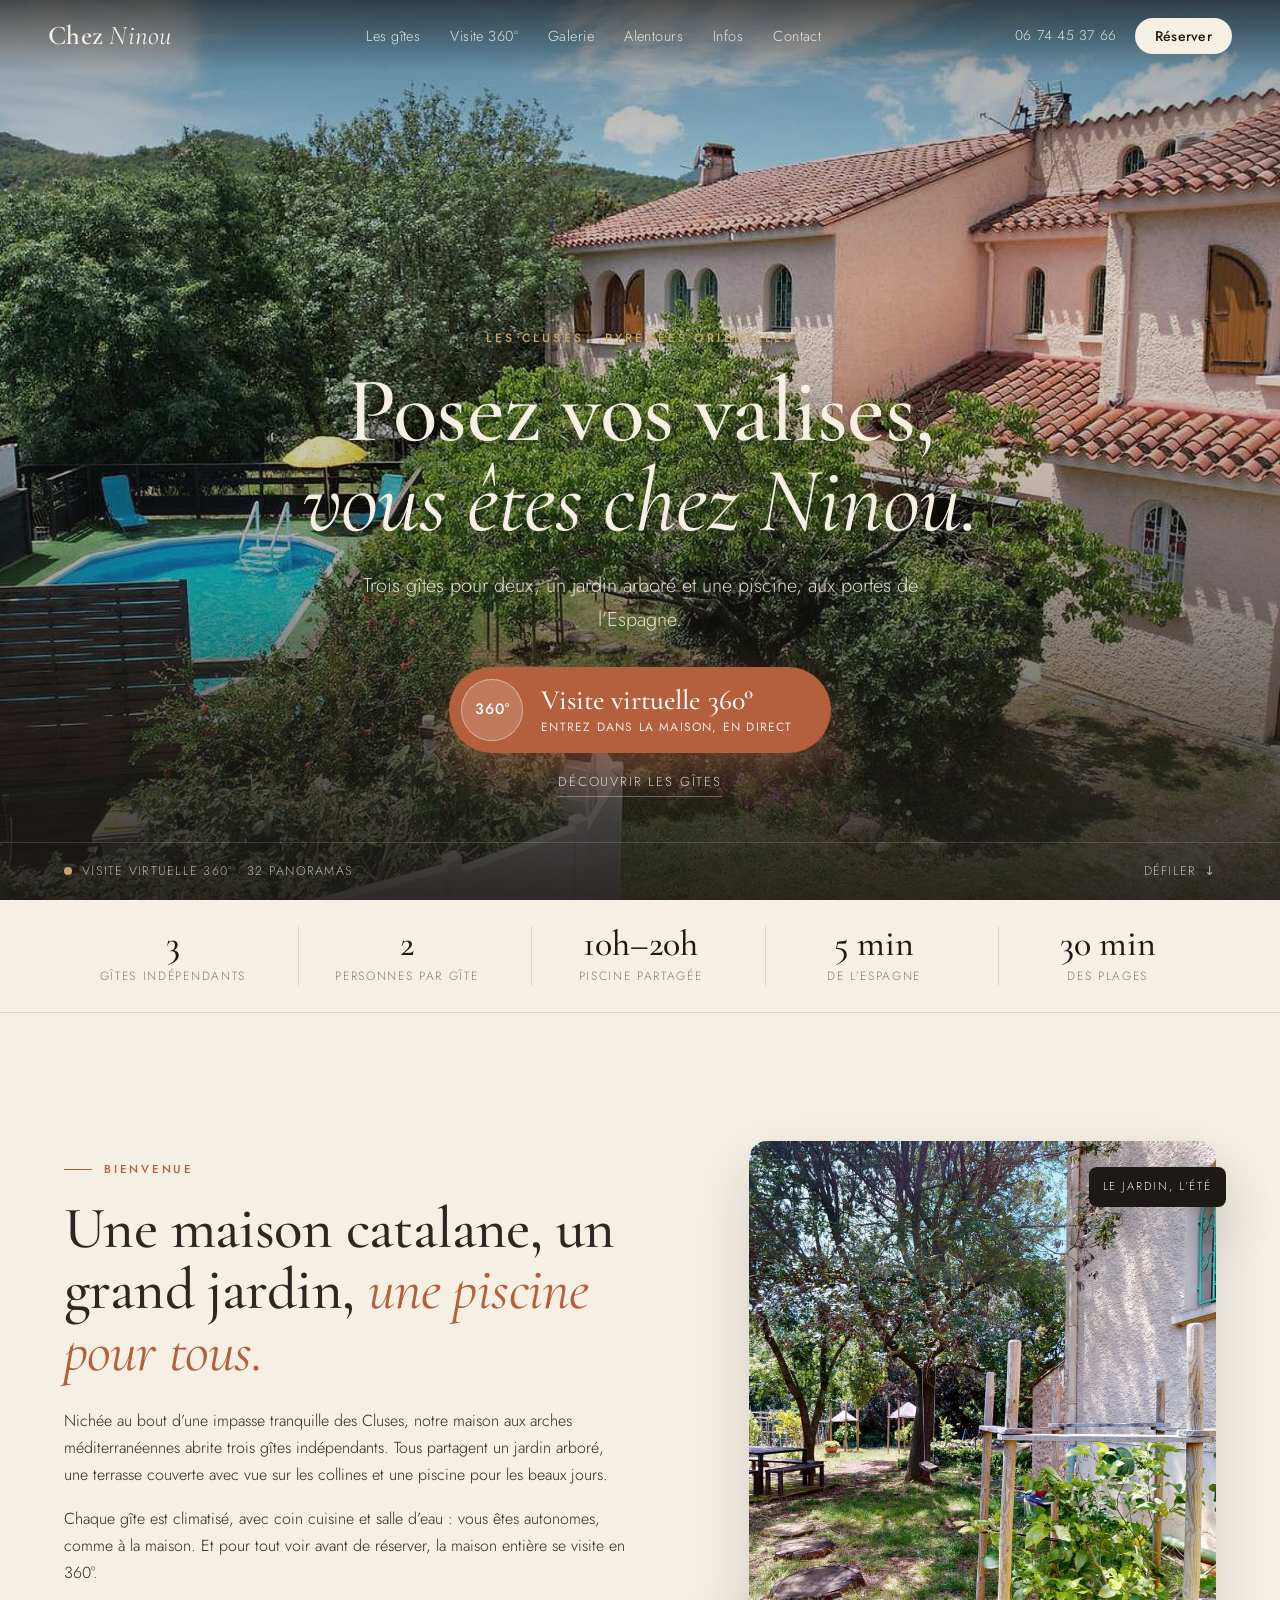
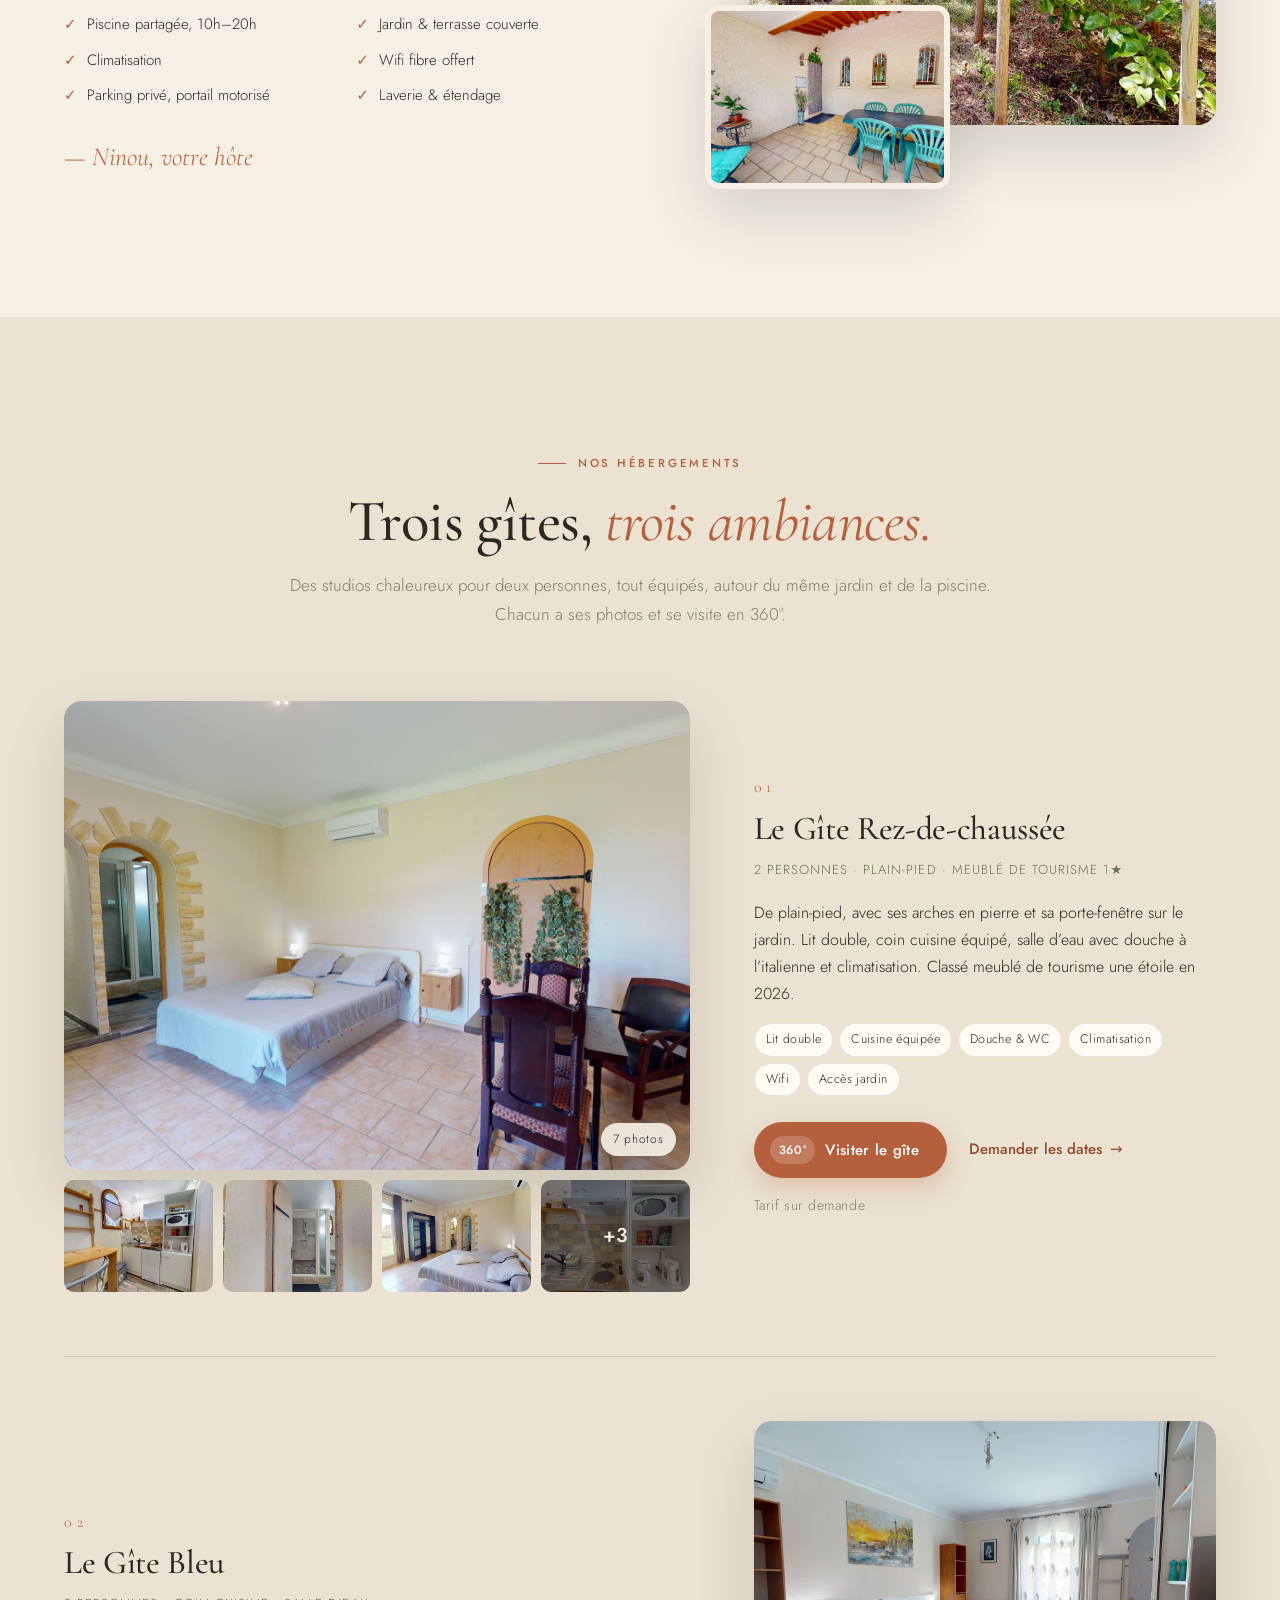
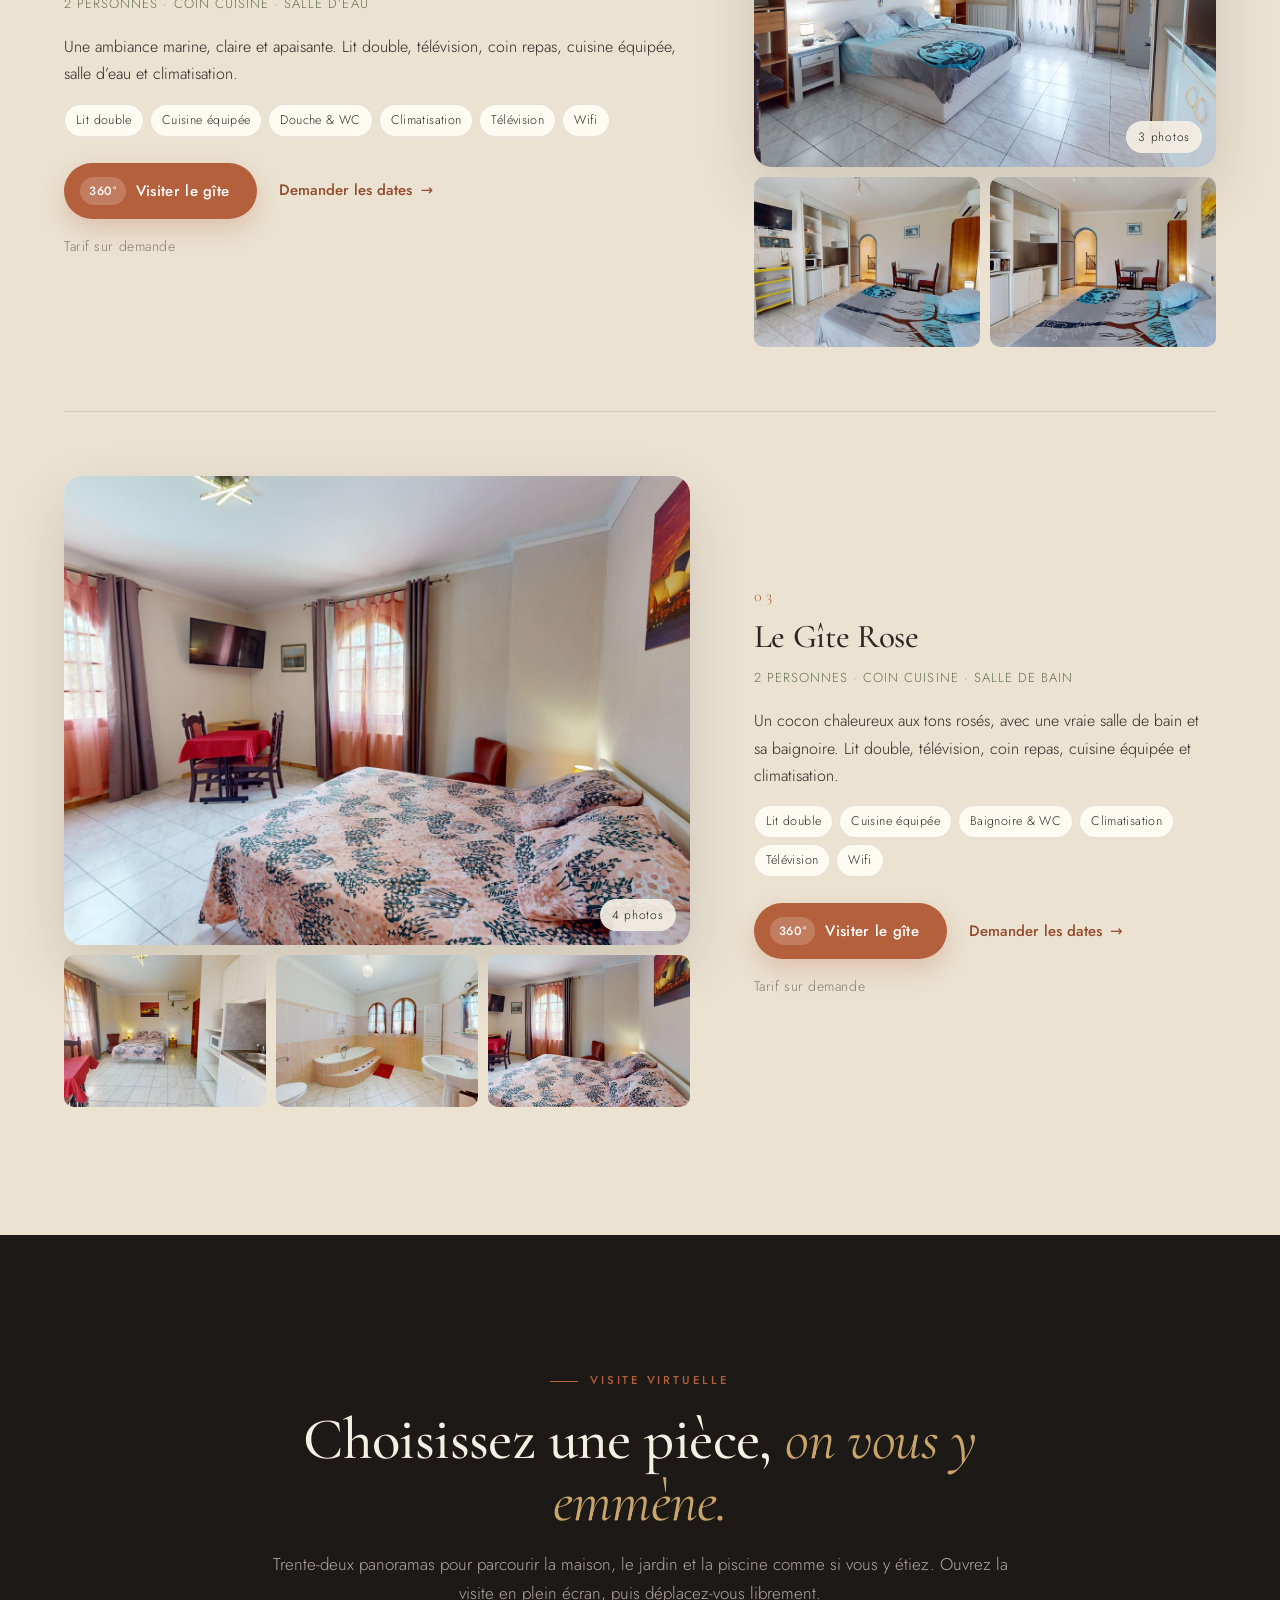
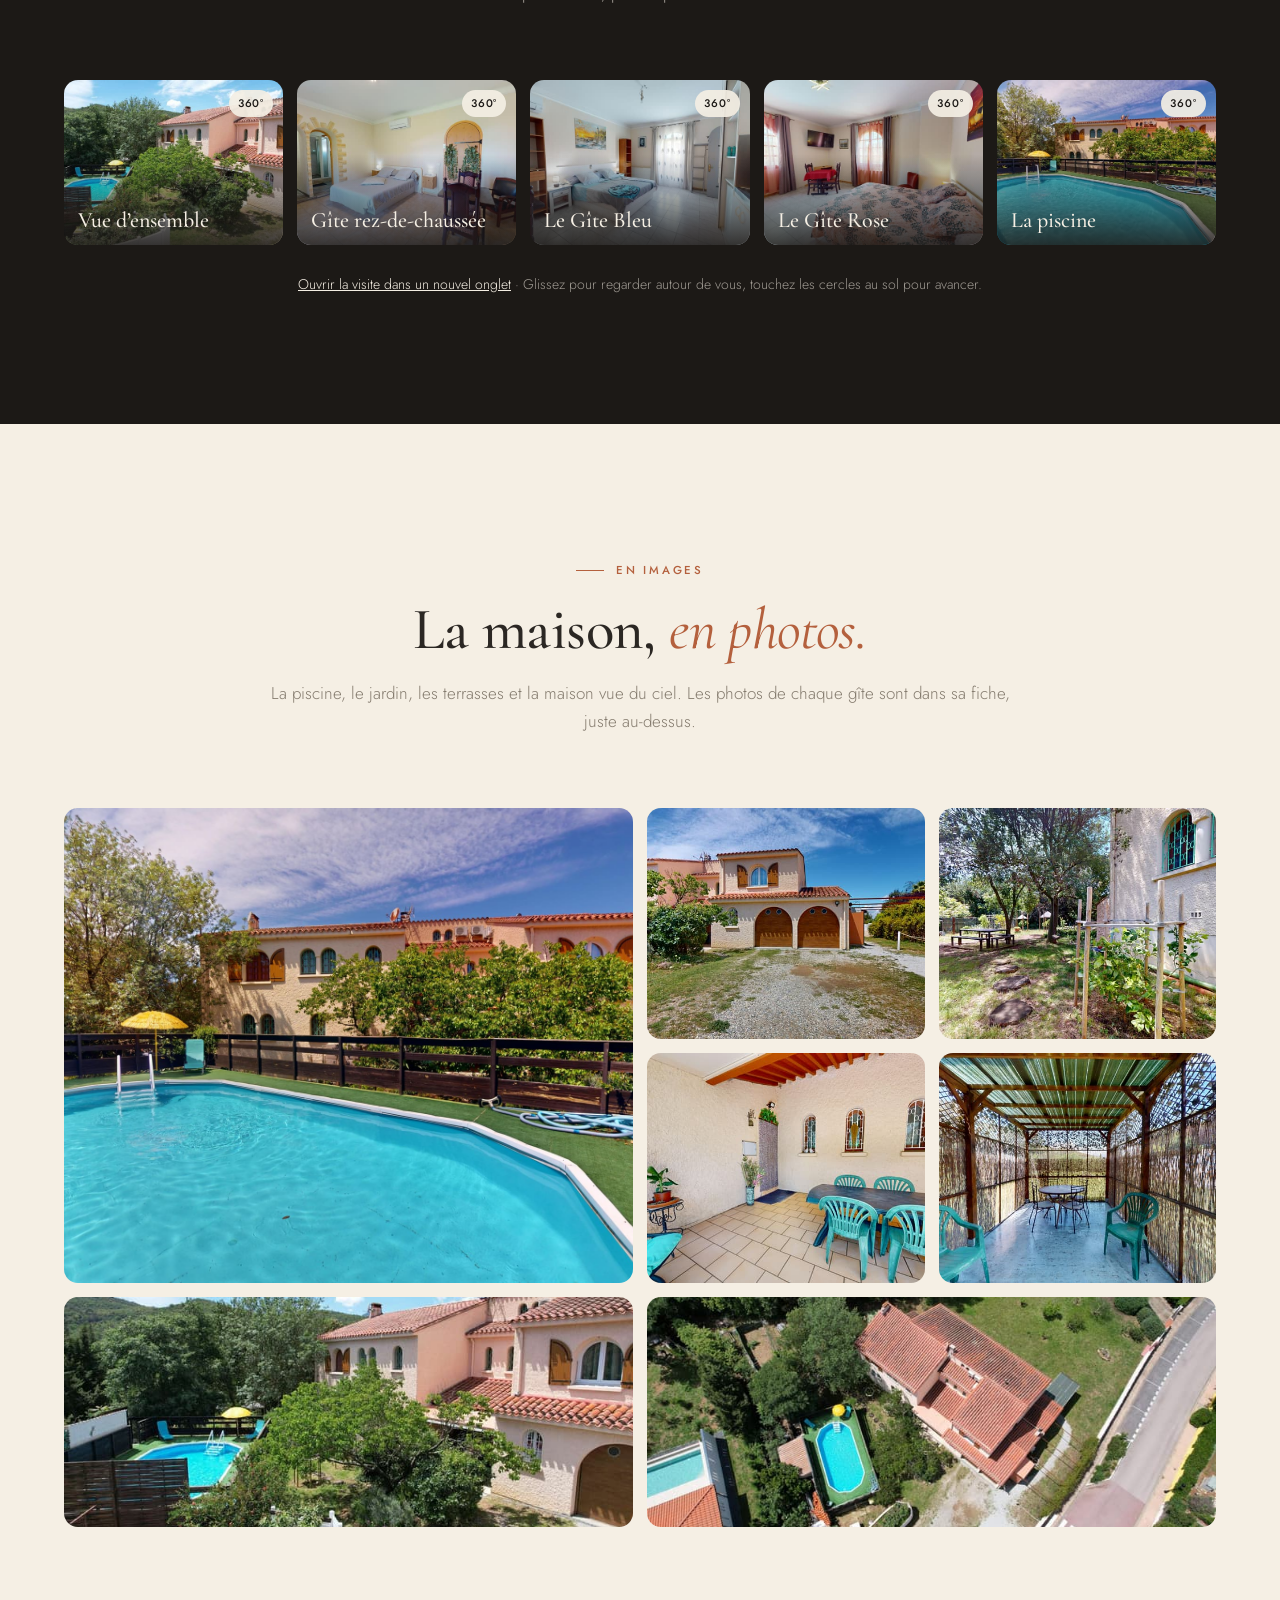
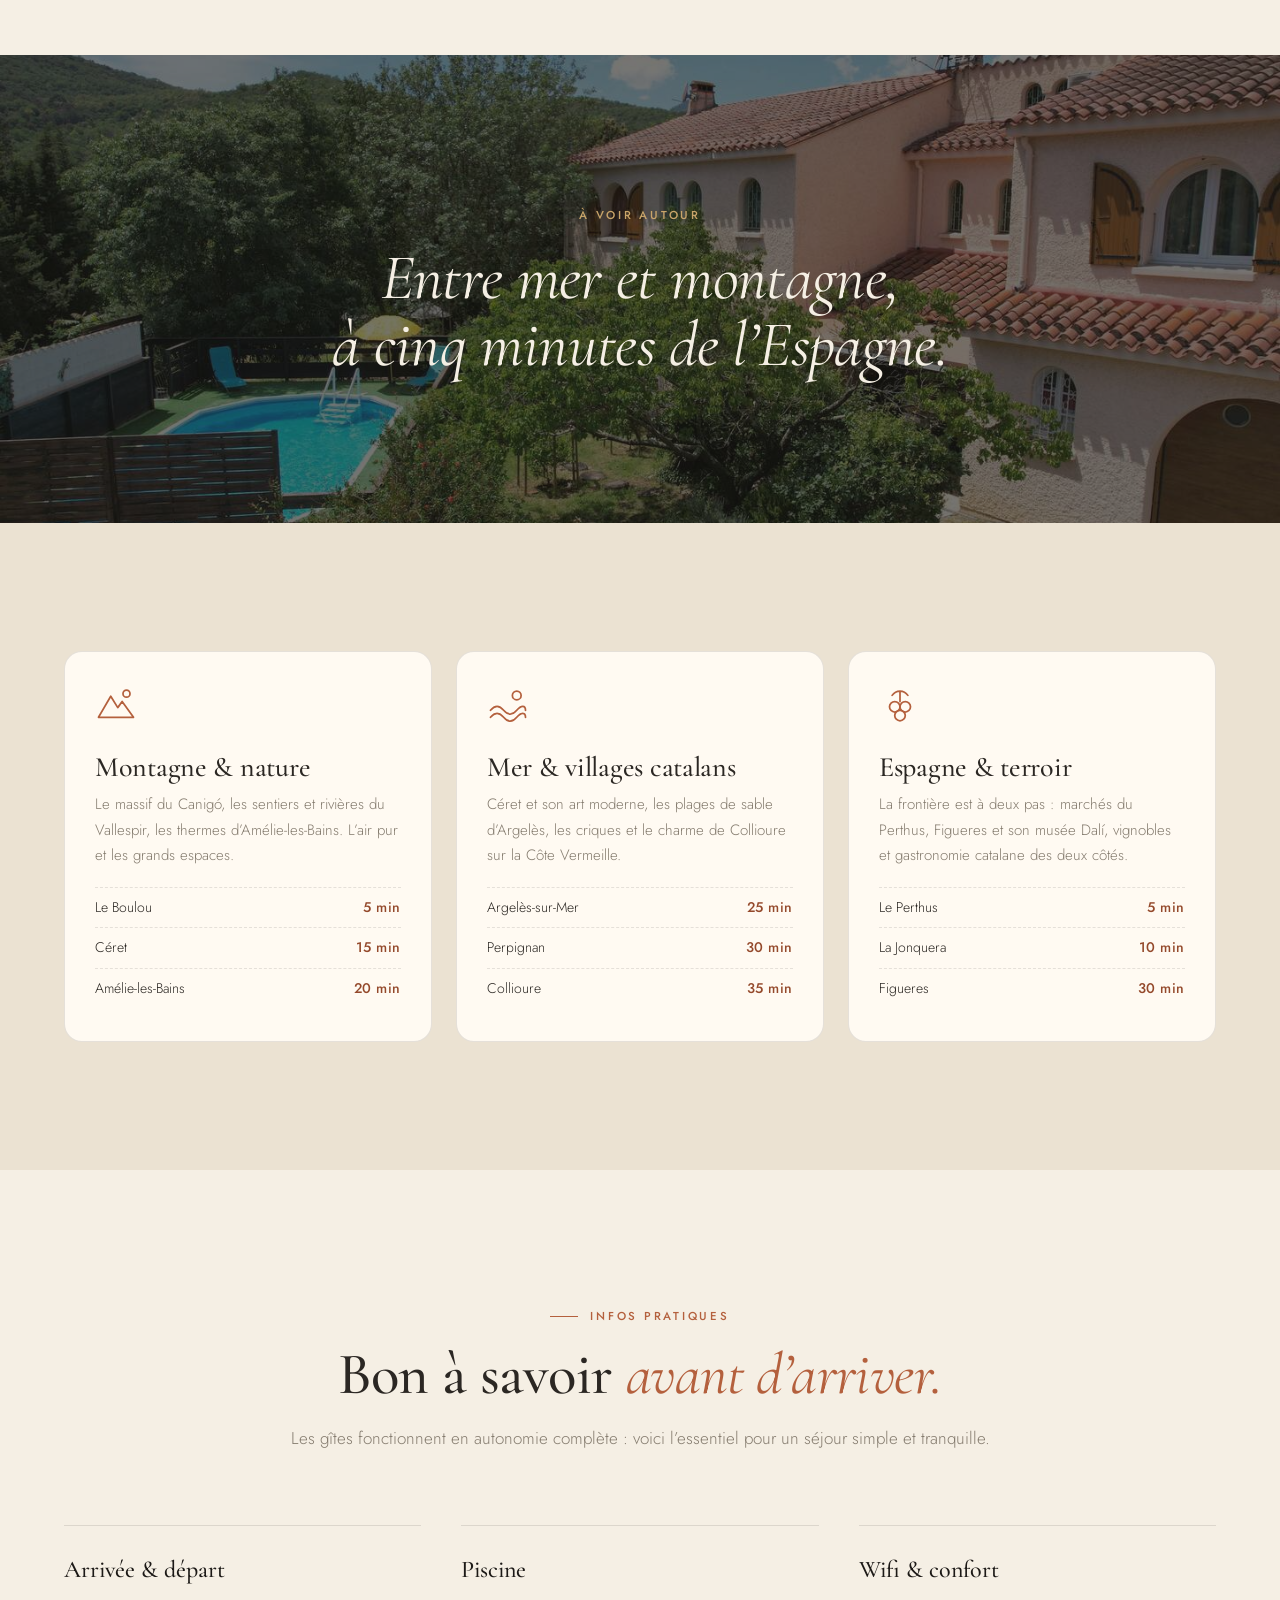
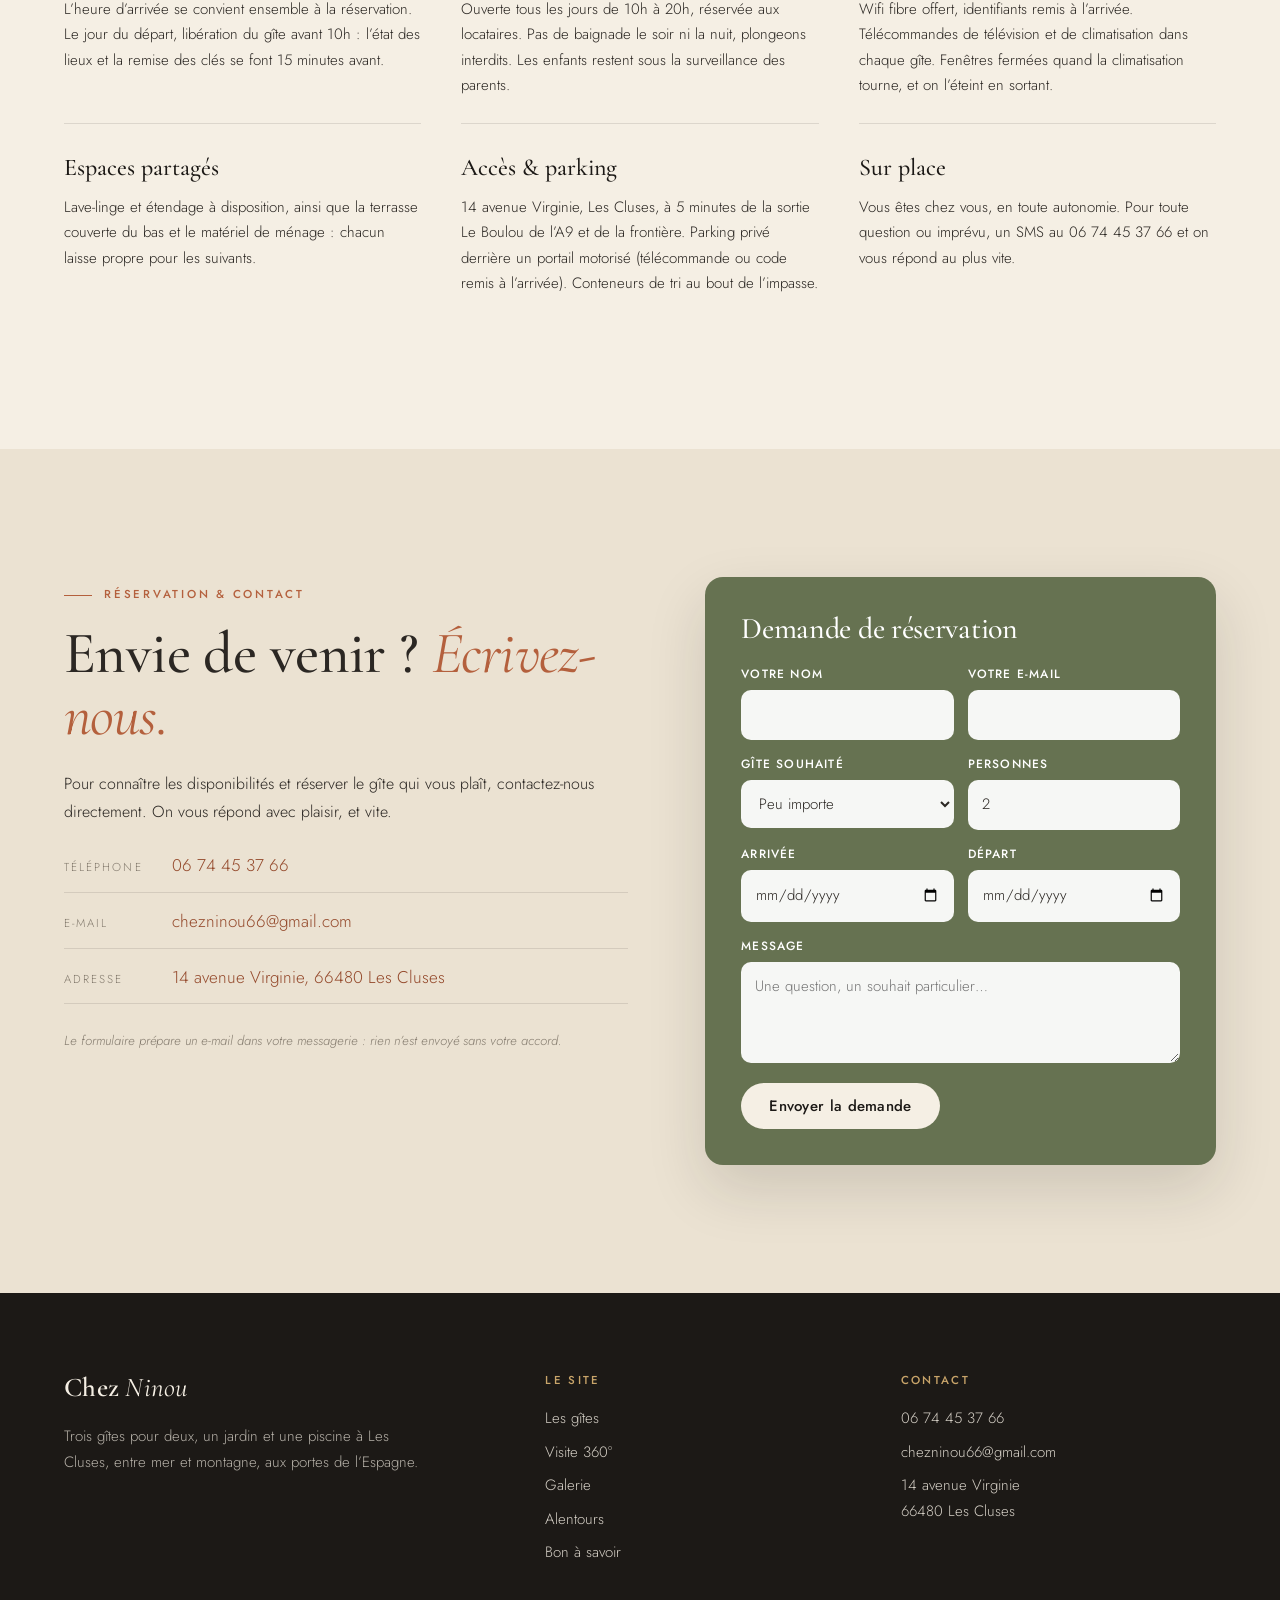
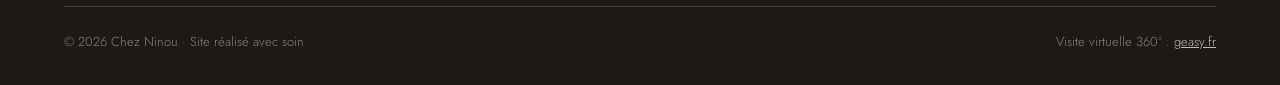
==== commit fef0c3fb: "Visite 360 : copie modifiee hebergee sur le site (sans bandeau, cercles, boutons Reserver et i) - vi" ====
--- a/index.html
+++ b/index.html
@@ -297,7 +297,7 @@
             <span class="scene-nom">La piscine</span><span class="scene-360">360°</span>
           </button>
         </div>
-        <p class="center visite-note"><a href="https://geasy.fr/chez-ninou/" target="_blank" rel="noopener">Ouvrir la visite dans un nouvel onglet</a> · Glissez pour regarder autour de vous, touchez les cercles au sol pour avancer.</p>
+        <p class="center visite-note"><a href="visite/index.html" id="lien-visite-onglet" target="_blank" rel="noopener">Ouvrir la visite dans un nouvel onglet</a> · Glissez pour regarder autour de vous, touchez les cercles au sol pour avancer.</p>
       </div>
     </section>
 
@@ -379,7 +379,7 @@
           <div><dt>Wifi &amp; confort</dt><dd>Wifi fibre offert, identifiants remis à l’arrivée. Télécommandes de télévision et de climatisation dans chaque gîte. Fenêtres fermées quand la climatisation tourne, et on l’éteint en sortant.</dd></div>
           <div><dt>Espaces partagés</dt><dd>Lave-linge et étendage à disposition, ainsi que la terrasse couverte du bas et le matériel de ménage : chacun laisse propre pour les suivants.</dd></div>
           <div><dt>Accès &amp; parking</dt><dd>14 avenue Virginie, Les Cluses, à 5 minutes de la sortie Le Boulou de l’A9 et de la frontière. Parking privé derrière un portail motorisé (télécommande ou code remis à l’arrivée). Conteneurs de tri au bout de l’impasse.</dd></div>
-          <div><dt>Sur place</dt><dd>Vous êtes chez vous, en toute autonomie. Pour toute question ou imprévu, un SMS au 06 74 45 37 66 et on vous répond au plus vite. <span class="mini-note">Linge, animaux et modalités de paiement : à préciser avec Ninou.</span></dd></div>
+          <div><dt>Sur place</dt><dd>Vous êtes chez vous, en toute autonomie. Pour toute question ou imprévu, un SMS au 06 74 45 37 66 et on vous répond au plus vite.</dd></div>
         </dl>
       </div>
     </section>
